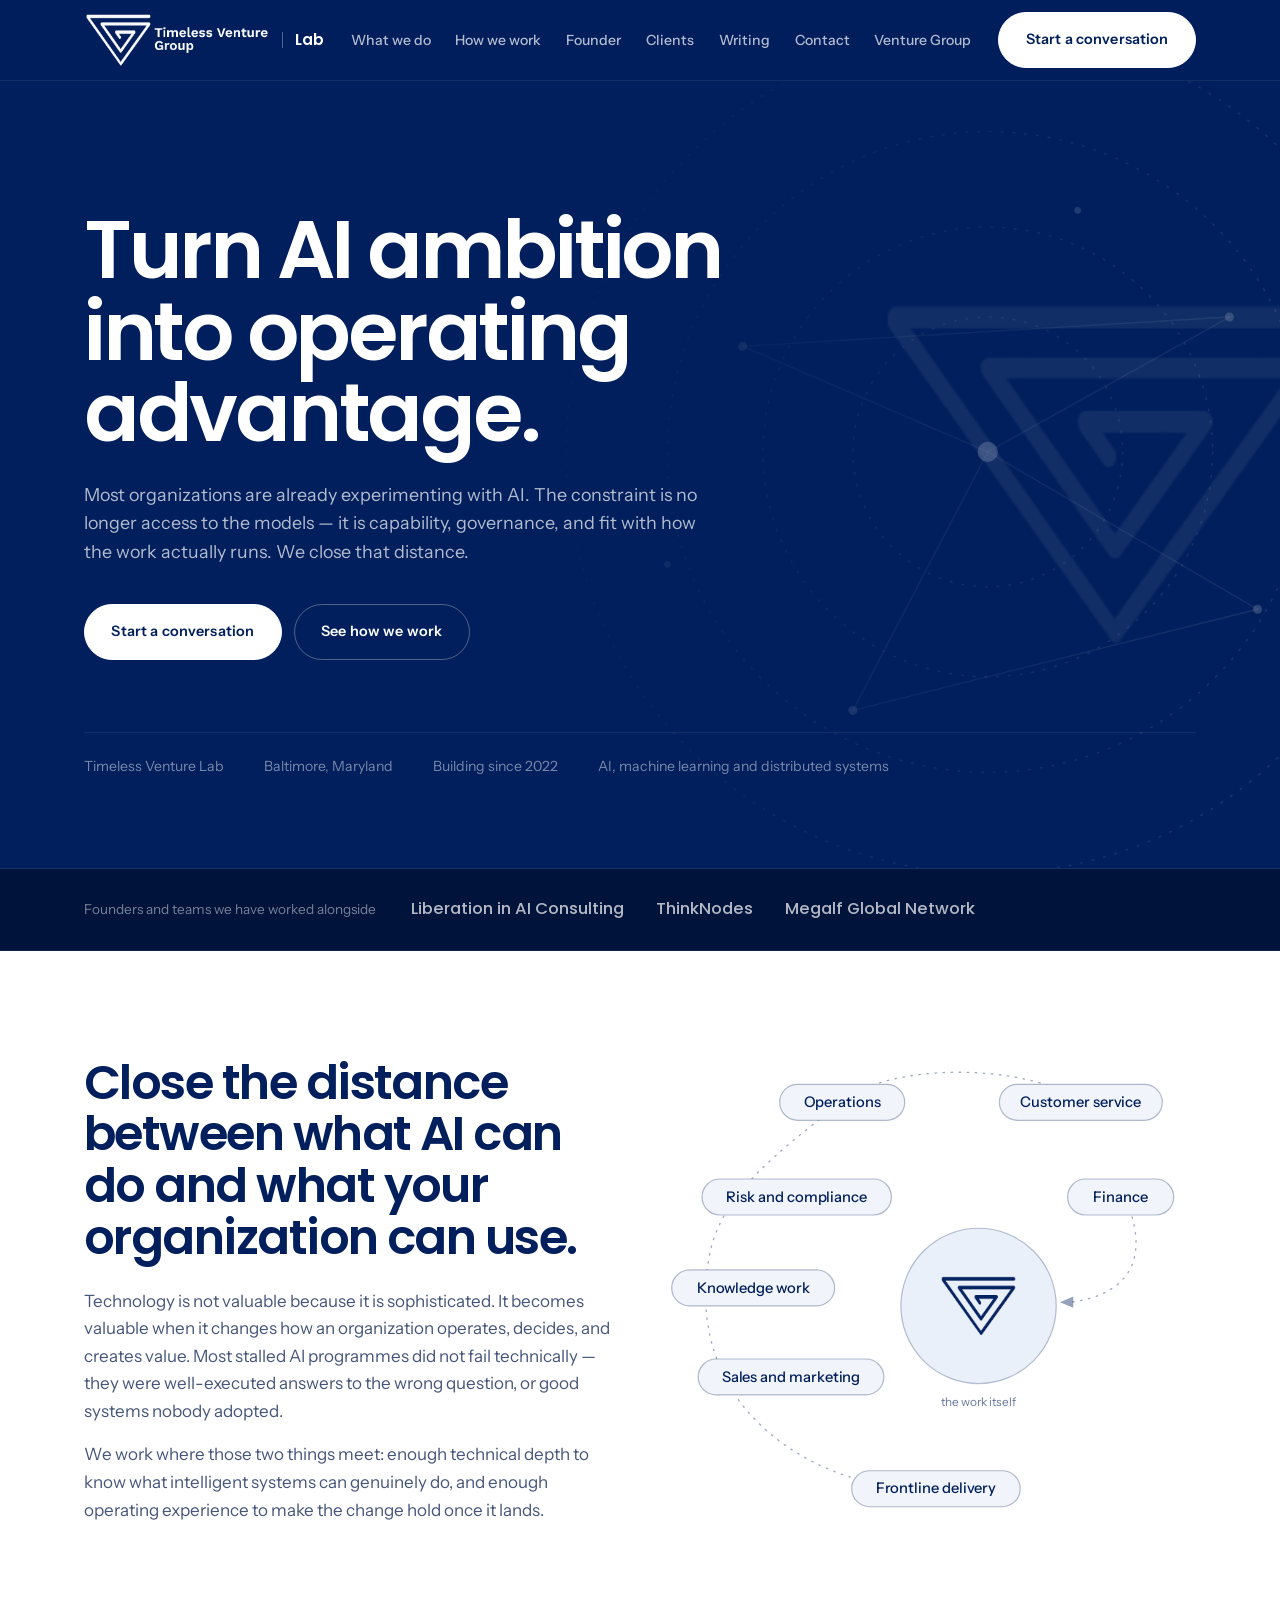
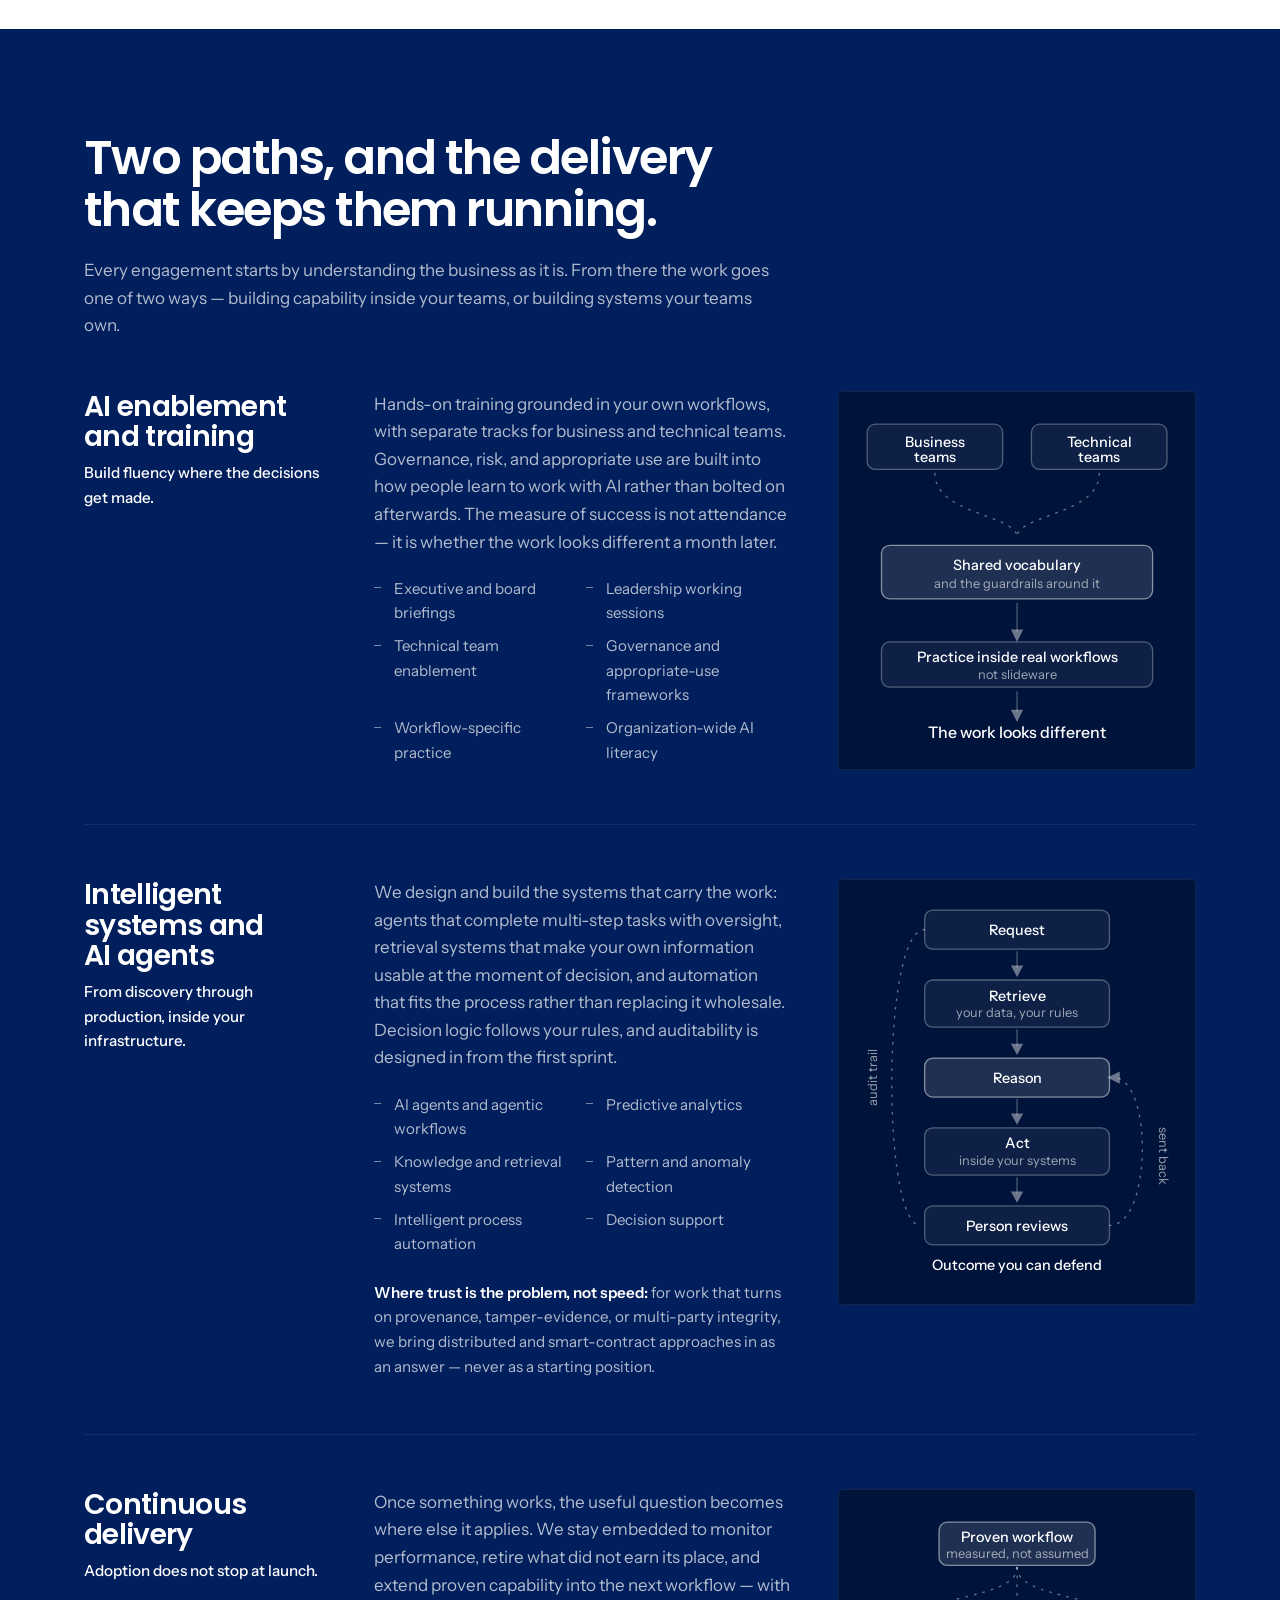
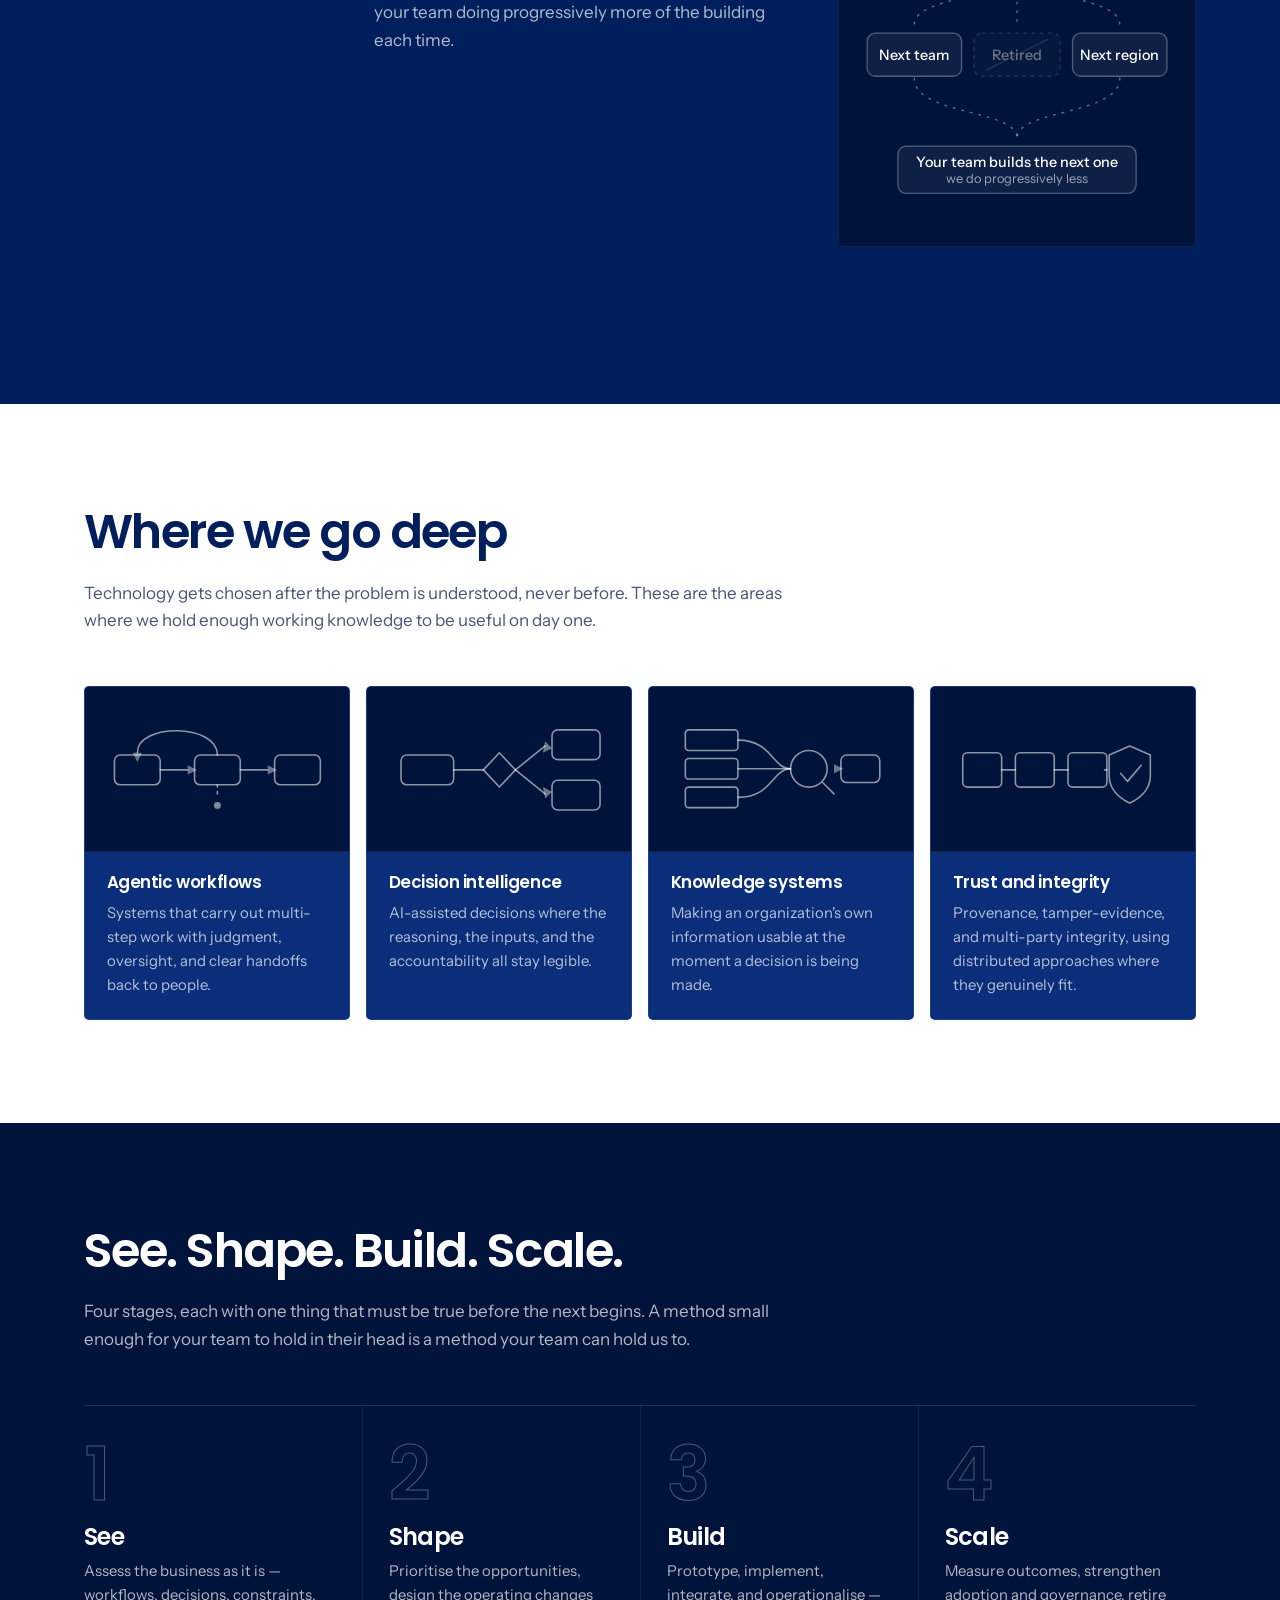
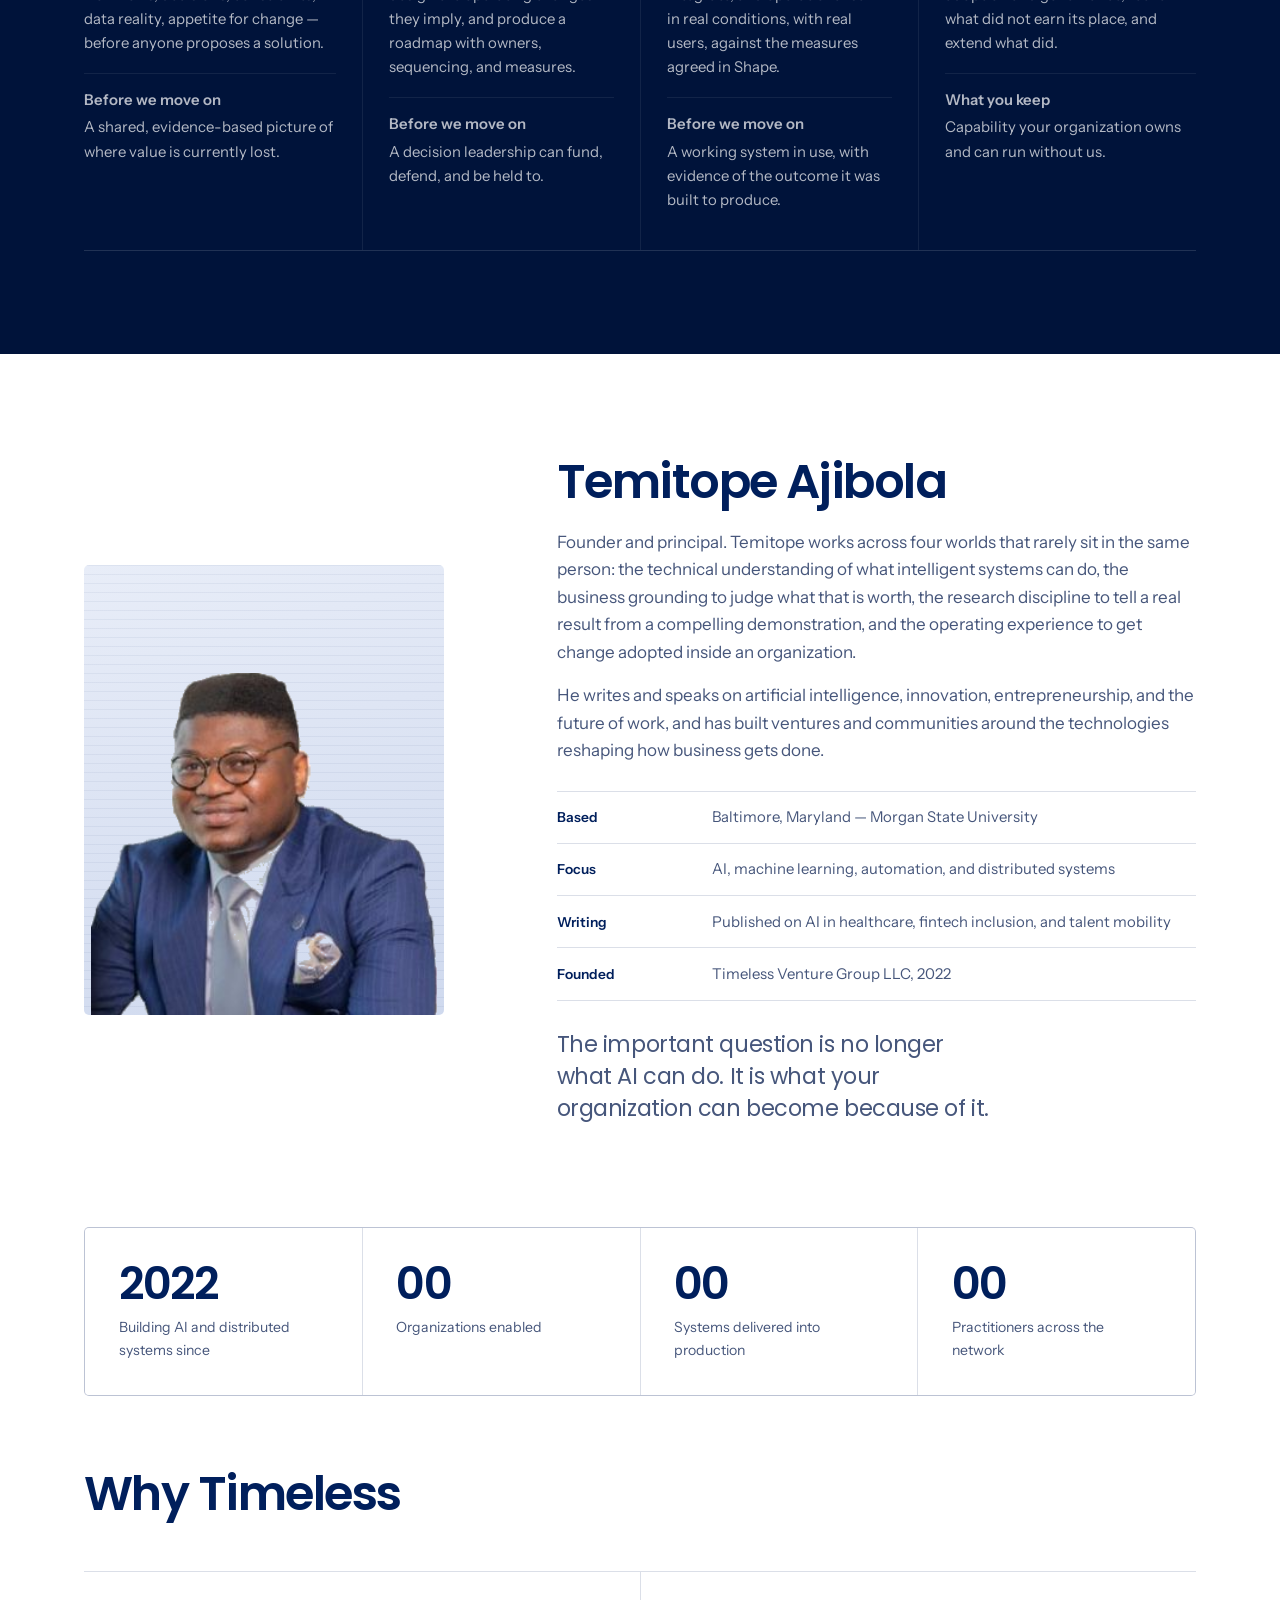
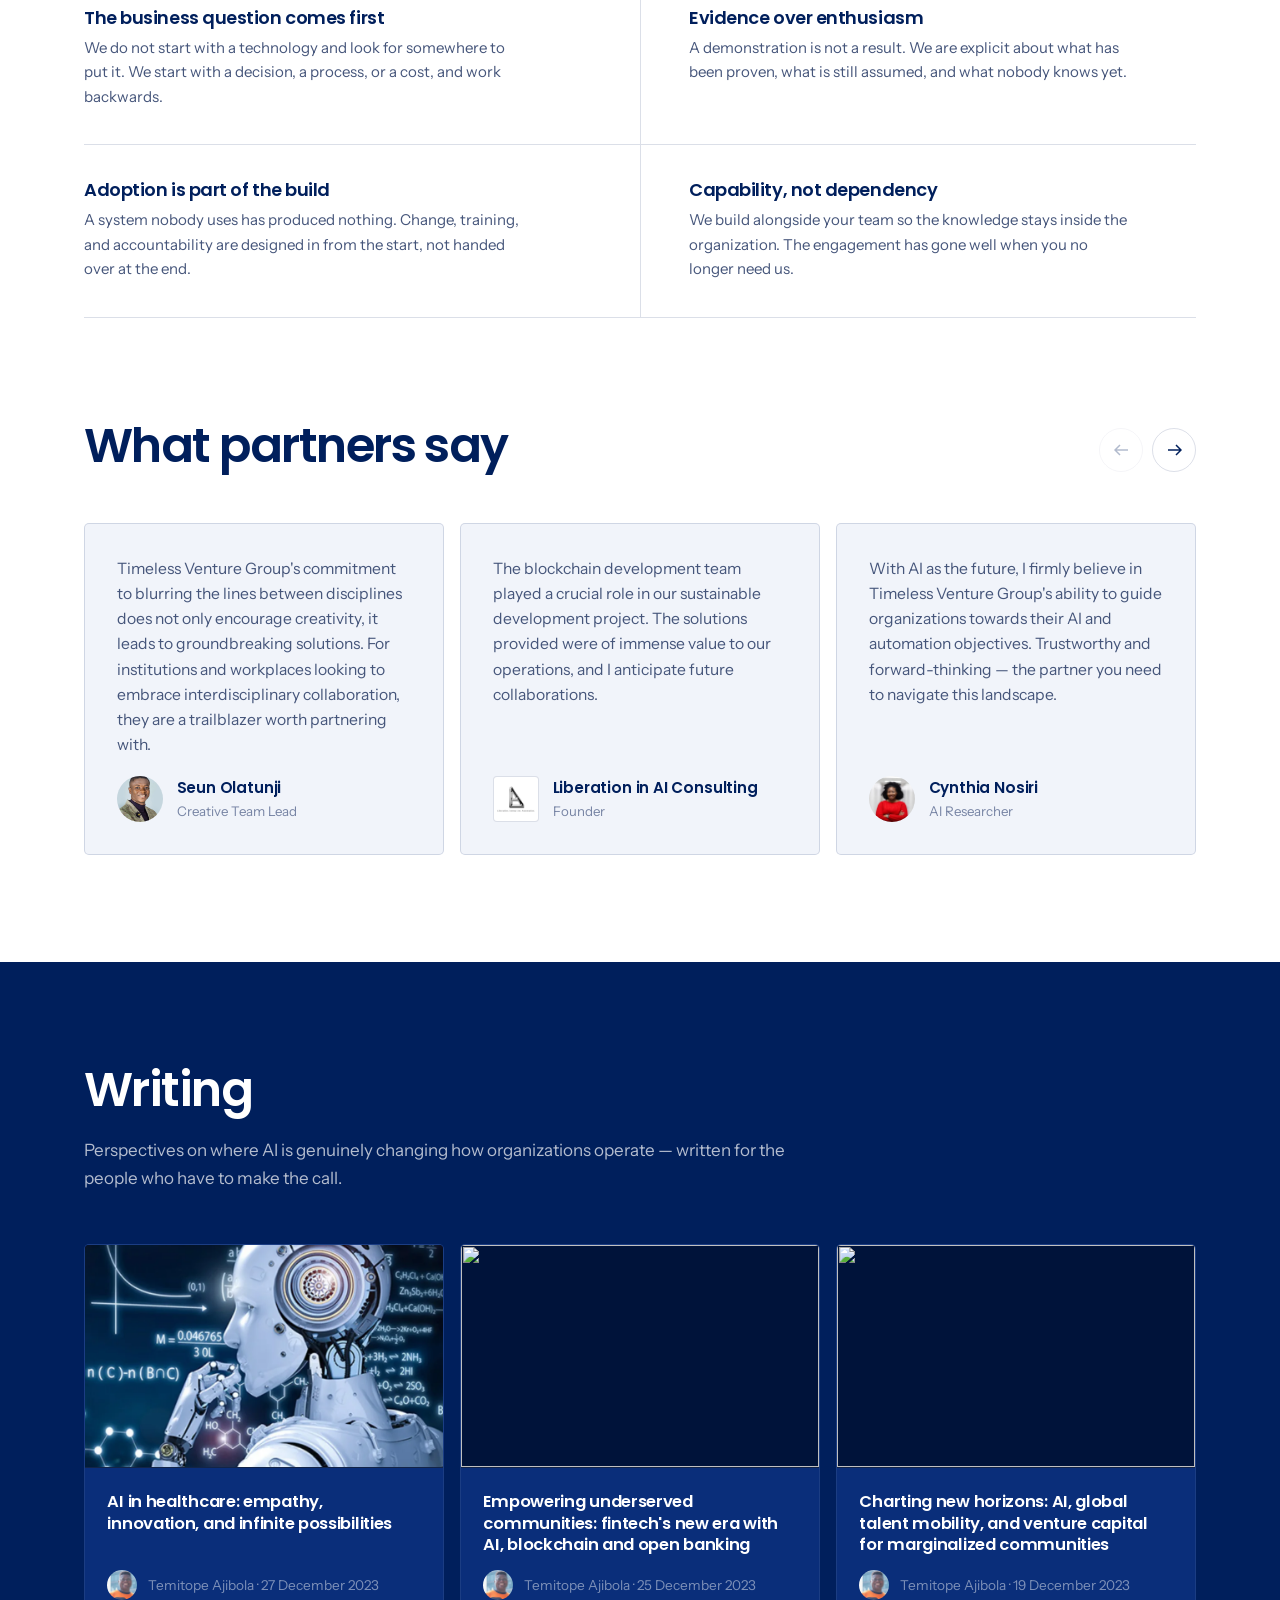
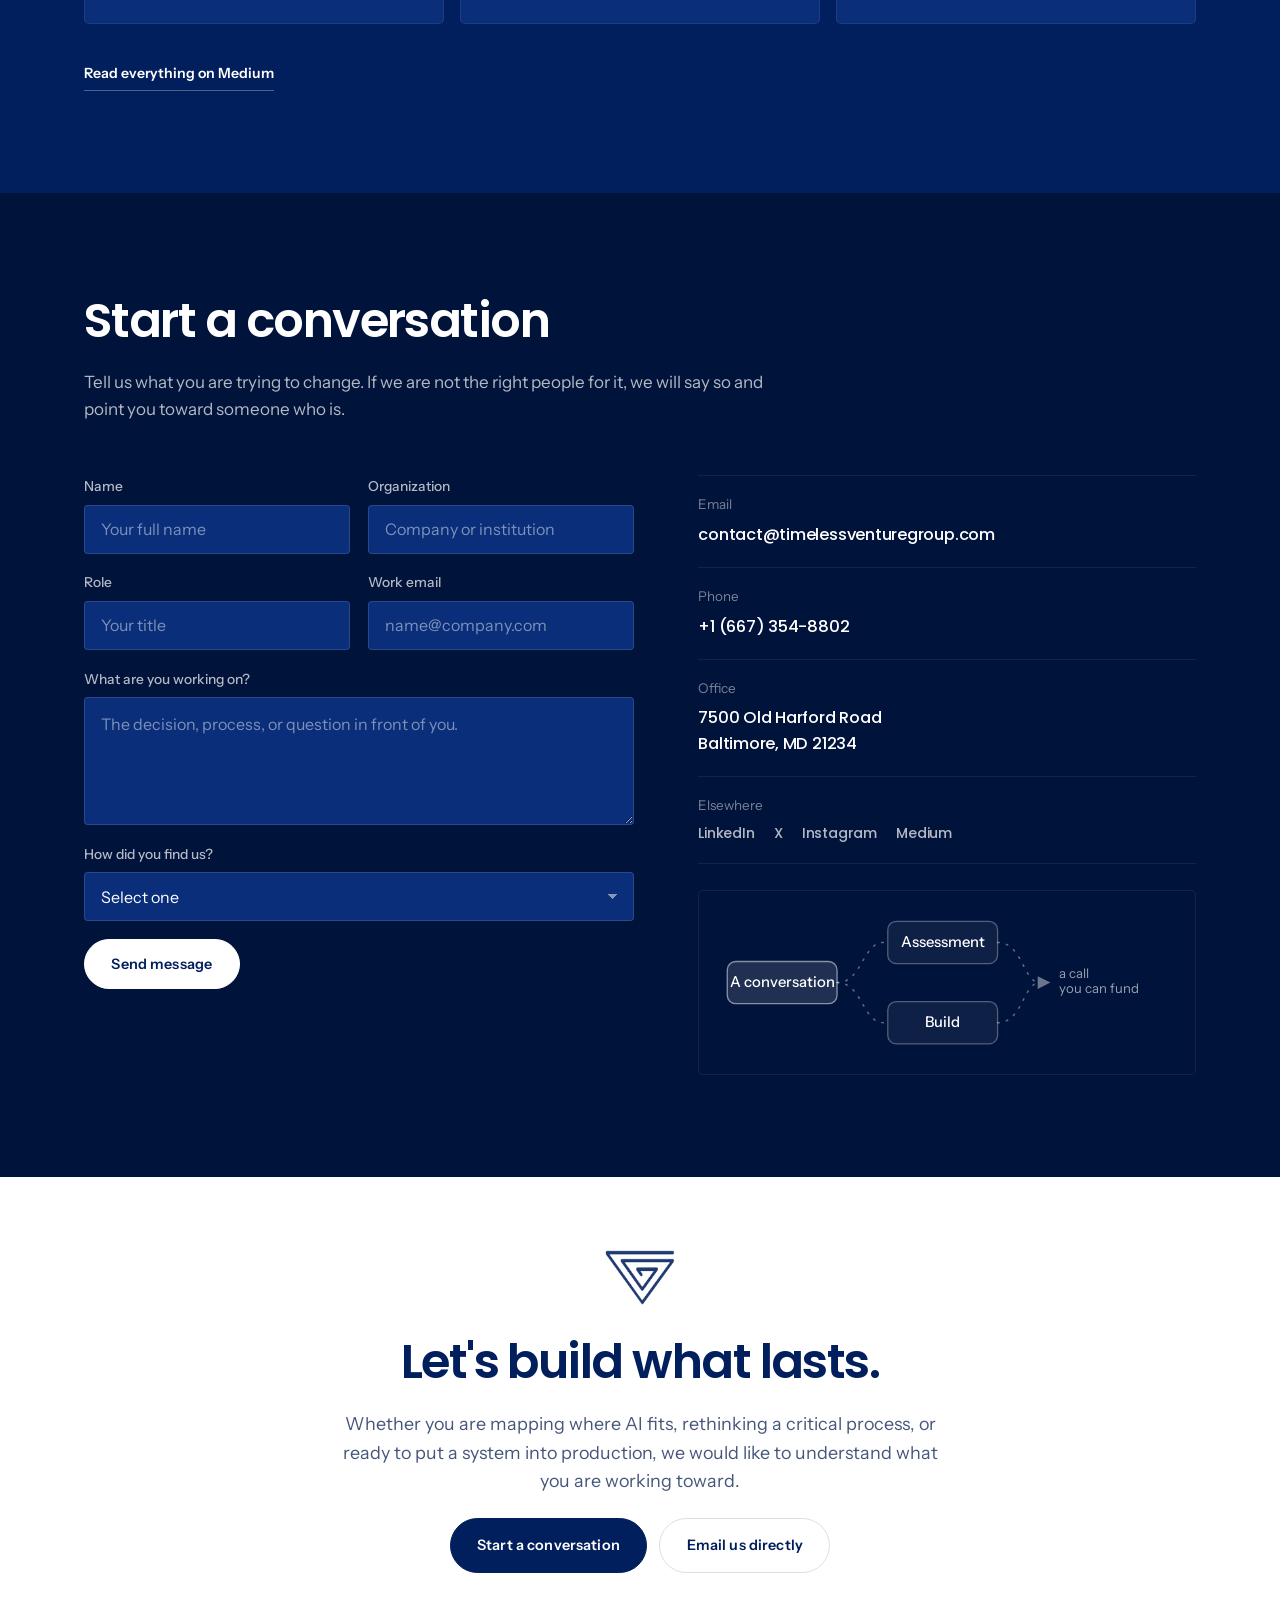
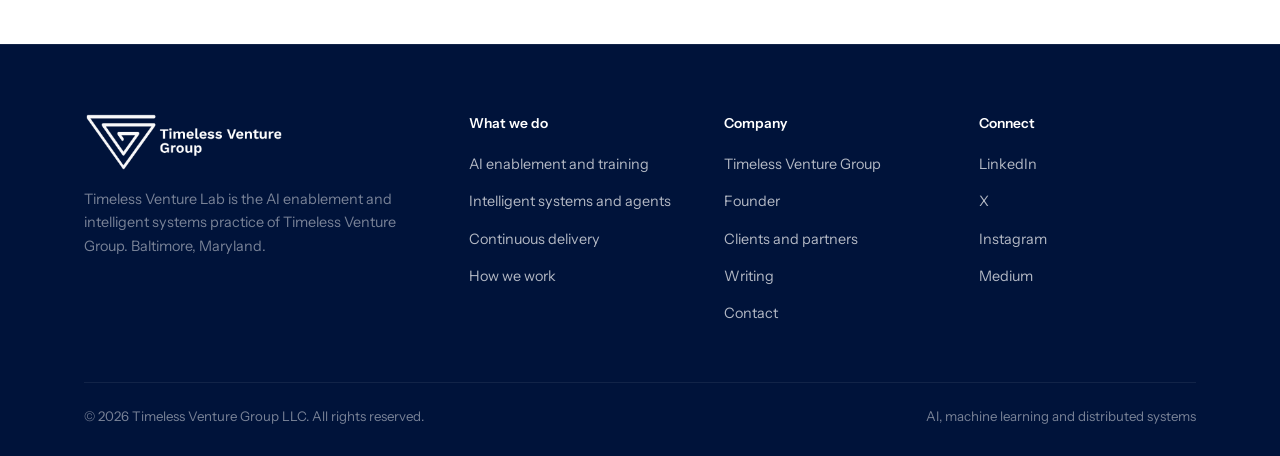
==== lab.html @ 8d6e350e "update" ====
<!doctype html>
<html lang="en">
<head>
<meta charset="utf-8">
<meta name="viewport" content="width=device-width, initial-scale=1">
<title>Timeless Venture Lab — AI enablement and intelligent systems</title>
<meta name="description" content="Timeless Venture Group helps organizations move from AI curiosity to AI capability — building team fluency and deploying intelligent systems that run in production, not in a pilot.">

<link rel="icon" href="assets/img/TGV 1.png">
<link rel="apple-touch-icon" href="assets/img/TGV 1.png">

<meta property="og:title" content="Timeless Venture Lab">
<meta property="og:description" content="AI enablement and intelligent systems for organizations that need them to work in production.">
<meta property="og:image" content="assets/img/logo-lockup-navy.png">
<meta property="og:type" content="website">
<meta property="og:url" content="https://timelessventuregroup.com/lab.html">

<link rel="preconnect" href="https://fonts.googleapis.com">
<link rel="preconnect" href="https://fonts.gstatic.com" crossorigin>
<link rel="stylesheet" href="https://fonts.googleapis.com/css2?family=Poppins:wght@400;500;600&family=Instrument+Sans:wght@400;500;600&display=swap">

<style>
/* ==========================================================================
   TIMELESS VENTURE GROUP
   Two-tone identity built from the logo artwork (#001F5C).
   Stock illustration is duotoned to the brand navy so mixed source imagery
   reads as one palette; photographs of people stay in full colour.
   Self-contained — no Bootstrap, AOS, Swiper, Boxicons or jQuery.
   ========================================================================== */
:root{
  --ink:        #001F5C;
  --ink-deep:   #00133A;
  --ink-raised: #0A2E7A;
  --ink-hover:  #103A93;

  --rule:       rgba(255,255,255,.13);
  --rule-soft:  rgba(255,255,255,.07);
  --rule-firm:  rgba(255,255,255,.30);

  --w:      #FFFFFF;
  --w-mid:  rgba(255,255,255,.70);
  --w-low:  rgba(255,255,255,.47);

  --paper:      #FFFFFF;
  --paper-alt:  #F1F4FA;
  --paper-ink:  #001F5C;
  --paper-mid:  #46567B;
  --paper-low:  #7784A4;
  --paper-rule: rgba(0,31,92,.14);

  --display: "Poppins", "Helvetica Neue", Arial, sans-serif;
  --body:    "Instrument Sans", "Helvetica Neue", Arial, sans-serif;

  --wrap: 1240px;
  --pad:  clamp(1.25rem, 5vw, 4rem);
  --gap:  clamp(4rem, 8vw, 7.5rem);
}

*,*::before,*::after{box-sizing:border-box}
html{-webkit-text-size-adjust:100%; scroll-behavior:smooth}
@media (prefers-reduced-motion: reduce){html{scroll-behavior:auto}}

body{
  margin:0; background:var(--ink); color:var(--w);
  font-family:var(--body); font-size:1.0625rem; line-height:1.62; font-weight:400;
  -webkit-font-smoothing:antialiased; overflow-x:hidden;
}
img{max-width:100%; display:block}
a{color:inherit}
:focus-visible{outline:2px solid var(--w); outline-offset:3px; border-radius:2px}
.paper :focus-visible{outline-color:var(--paper-ink)}

h1,h2,h3,h4{font-family:var(--display); font-weight:600; line-height:1.08; letter-spacing:-.025em; margin:0; text-wrap:balance}
p{margin:0}
.skip{position:absolute; left:-9999px}
.skip:focus{left:var(--pad); top:.6rem; z-index:200; background:var(--w); color:var(--ink); padding:.6rem 1rem; border-radius:3px}

/* ---------- primitives ---------- */
.wrap{max-width:var(--wrap); margin-inline:auto; padding-inline:var(--pad)}
.band{padding-block:var(--gap); position:relative}
.band--short{padding-block:clamp(2.75rem,5.5vw,4.5rem)}

.t-hero{font-size:clamp(2.6rem, 6.4vw, 5.1rem); letter-spacing:-.04em; line-height:1}
.t-1{font-size:clamp(1.9rem, 4vw, 3rem); letter-spacing:-.032em}
.t-2{font-size:clamp(1.3rem, 2.2vw, 1.8rem); letter-spacing:-.024em}

.lede{font-size:clamp(1.05rem,1.4vw,1.22rem); line-height:1.58; color:var(--w-mid); max-width:56ch}
.copy{color:var(--w-mid); max-width:64ch}
.copy + .copy{margin-top:1rem}
.paper .lede,.paper .copy,.paper p{color:var(--paper-mid)}
.head-copy{margin-top:1.35rem}

/* ---------- imagery treatments ---------- */
/* duotone: illustration sourced from mixed palettes is flattened onto navy */
.duo{background:var(--ink-deep); overflow:hidden; border-radius:5px; border:1px solid var(--rule-soft)}
.duo img{width:100%; height:100%; object-fit:cover; mix-blend-mode:luminosity; filter:contrast(1.05); opacity:.94}
.paper .duo{background:var(--ink); border-color:var(--paper-rule)}
/* photographs of people keep their own colour */
.photo{overflow:hidden; border-radius:5px; border:1px solid var(--rule-soft); background:var(--ink-deep)}
.paper .photo{border-color:var(--paper-rule); background:var(--paper-alt)}
.photo img{width:100%; height:100%; object-fit:cover}


/* ---------- diagrams -----------------------------------------------------
   One stroke system, themed by the ground it sits on. Everything is drawn
   with currentColor so a diagram works on navy and on paper unchanged. */
.dgwrap{color:var(--w); width:100%; display:flex; align-items:center; justify-content:center}
.paper .dgwrap{color:var(--paper-ink)}
.dg{width:100%; height:auto; display:block; font-family:var(--body)}
.dg .arc{fill:none; stroke:currentColor; stroke-opacity:.38; stroke-width:1.4;
         stroke-dasharray:1.5 7; stroke-linecap:round}
.dg .ln{fill:none; stroke:currentColor; stroke-opacity:.3; stroke-width:1.25}
.dg .box{fill:rgba(255,255,255,.055); stroke:currentColor; stroke-opacity:.3; stroke-width:1.25}
.paper .dg .box{fill:#F1F4FA; stroke-opacity:.3}
.dg .hub{fill:rgba(255,255,255,.05); stroke:currentColor; stroke-opacity:.26; stroke-width:1.25}
.paper .dg .hub{fill:#EAF0FA; stroke-opacity:.28}
.dg .key{fill:rgba(255,255,255,.12); stroke:currentColor; stroke-opacity:.5; stroke-width:1.25}
.paper .dg .key{fill:#E2E9F7; stroke-opacity:.4}
.dg .lbl{fill:currentColor; font-size:15.5px; font-weight:500; letter-spacing:-.005em}
.dg .lbl-s{fill:currentColor; font-size:14px; font-weight:500}
.dg .sub{fill:currentColor; fill-opacity:.6; font-size:12.5px; font-weight:400}
.dg .glyph{fill:none; stroke:currentColor; stroke-opacity:.55; stroke-width:1.4;
           stroke-linecap:round; stroke-linejoin:round}
.dg .glyph-fill{fill:currentColor; fill-opacity:.5; stroke:none}
.dg .head{fill:currentColor; fill-opacity:.42}

.orbit{max-width:640px; margin-inline:auto}
.path__dg{padding:clamp(1rem,2vw,1.5rem); border:1px solid var(--rule-soft);
          border-radius:5px; background:var(--ink-deep)}
.tile__dg{aspect-ratio:16/10; background:var(--ink-deep); border-bottom:1px solid var(--rule-soft);
          display:flex; align-items:center; justify-content:center; padding:1.1rem; color:var(--w)}
.paper .tile__dg{color:var(--w)}

/* ---------- buttons & links ---------- */
.btn{
  display:inline-flex; align-items:center; gap:.6rem; text-decoration:none; cursor:pointer;
  font-family:var(--body); font-size:.9rem; font-weight:600; letter-spacing:.01em;
  padding:.95rem 1.65rem; border-radius:100px; border:1px solid transparent;
  transition:background-color .25s, border-color .25s, color .25s;
}
.btn--solid{background:var(--w); color:var(--ink); border-color:var(--w)}
.btn--solid:hover{background:#D9E2F5; border-color:#D9E2F5}
.btn--ghost{background:transparent; color:var(--w); border-color:var(--rule-firm)}
.btn--ghost:hover{border-color:var(--w); background:rgba(255,255,255,.07)}
.btn--ink{background:var(--ink); color:var(--w); border-color:var(--ink)}
.btn--ink:hover{background:var(--ink-hover); border-color:var(--ink-hover)}
.btn--ink-ghost{background:transparent; color:var(--paper-ink); border-color:var(--paper-rule)}
.btn--ink-ghost:hover{border-color:var(--paper-ink)}
.btns{display:flex; flex-wrap:wrap; gap:.75rem}

.tlink{
  display:inline-block; text-decoration:none; font-size:.88rem; font-weight:600; color:var(--w);
  padding-bottom:.3rem; border-bottom:1px solid var(--rule-firm); transition:border-color .2s;
}
.tlink:hover{border-color:var(--w)}
.paper .tlink{color:var(--paper-ink); border-bottom-color:var(--paper-rule)}
.paper .tlink:hover{border-color:var(--paper-ink)}

/* ---------- header ---------- */
.hdr{
  position:sticky; top:0; z-index:90; background:rgba(0,31,92,.93);
  backdrop-filter:blur(14px); -webkit-backdrop-filter:blur(14px);
  border-bottom:1px solid var(--rule-soft);
}
.hdr__in{display:flex; align-items:center; justify-content:space-between; gap:1.5rem; height:80px}
.hdr__logo{display:flex; align-items:center; gap:.75rem; flex:none; text-decoration:none}
.hdr__unit{font-family:var(--display); font-size:.95rem; font-weight:600; letter-spacing:-.01em;
           color:var(--w); padding-left:.75rem; border-left:1px solid var(--rule-firm); line-height:1}
@media (max-width:560px){.hdr__unit{font-size:.85rem; padding-left:.6rem}}
.hdr__logo img{width:186px; height:auto}
@media (max-width:560px){.hdr__in{height:66px} .hdr__logo img{width:146px}}

.hdr__nav{display:none; align-items:center; gap:1.55rem}
@media (min-width:1180px){.hdr__nav{display:flex}}
.hdr__nav a{font-size:.88rem; white-space:nowrap; font-weight:500; color:var(--w-mid); text-decoration:none; transition:color .2s}
.hdr__nav a:hover{color:var(--w)}
.hdr__cta{display:none; white-space:nowrap}
@media (min-width:1180px){.hdr__cta{display:inline-flex}}

.burger{
  display:inline-flex; align-items:center; gap:.55rem; background:none; cursor:pointer;
  border:1px solid var(--rule-firm); border-radius:100px; color:var(--w);
  font-family:var(--body); font-size:.8rem; font-weight:600; padding:.6rem 1rem; flex:none;
}
@media (min-width:1180px){.burger{display:none}}
.burger i{display:block; width:15px; height:1px; background:currentColor; position:relative}
.burger i::before,.burger i::after{content:""; position:absolute; left:0; width:15px; height:1px; background:currentColor}
.burger i::before{top:-5px}.burger i::after{top:5px}

.drawer{display:none; background:var(--ink-deep); border-bottom:1px solid var(--rule-soft)}
.drawer[data-open="true"]{display:block}
@media (min-width:1180px){.drawer{display:none !important}}
.drawer__nav{display:flex; flex-direction:column; padding-block:.75rem 2rem}
.drawer__nav a{
  text-decoration:none; color:var(--w); font-family:var(--display); font-size:1.25rem;
  font-weight:500; letter-spacing:-.02em; padding-block:.8rem; border-bottom:1px solid var(--rule-soft);
}
.drawer__nav .btn{margin-top:1.5rem; justify-content:center; border-bottom:0}

/* ---------- hero ---------- */
.hero{position:relative; overflow:hidden; border-bottom:1px solid var(--rule-soft)}
.hero__bg{position:absolute; inset:0; pointer-events:none}
.hero__bg svg{width:100%; height:100%; opacity:.85}
.hero__bg::after{
  content:""; position:absolute; inset:0;
  background:linear-gradient(100deg, var(--ink) 32%, rgba(0,31,92,.72) 62%, rgba(0,31,92,.35) 100%);
}
.hero__mark{
  position:absolute; right:-4%; top:50%; transform:translateY(-50%);
  width:min(40vw, 460px); opacity:.07; pointer-events:none;
}
@media (max-width:900px){.hero__mark{display:none}}
.hero__in{position:relative; padding-block:clamp(4rem,10vw,8rem) clamp(3.5rem,7vw,6rem)}
.hero__title{max-width:15ch}
.hero__lede{margin-top:1.7rem; max-width:52ch}
.hero__btns{margin-top:2.4rem}
.hero__meta{
  margin-top:clamp(3rem,6vw,4.5rem); padding-top:1.4rem; border-top:1px solid var(--rule-soft);
  display:flex; flex-wrap:wrap; gap:.6rem 2.5rem; font-size:.88rem; color:var(--w-low);
}

.lift{opacity:0; transform:translateY(14px)}
.loaded .lift{opacity:1; transform:none; transition:opacity .7s cubic-bezier(.22,.61,.36,1), transform .7s cubic-bezier(.22,.61,.36,1)}
.loaded .lift:nth-child(2){transition-delay:.08s}
.loaded .lift:nth-child(3){transition-delay:.16s}
.loaded .lift:nth-child(4){transition-delay:.24s}
.loaded .lift:nth-child(5){transition-delay:.32s}
@media (prefers-reduced-motion: reduce){
  .lift{opacity:1; transform:none}
  .loaded .lift{transition:none}
}

/* ---------- client strip ---------- */
.strip{background:var(--ink-deep); border-bottom:1px solid var(--rule-soft); padding-block:1.7rem}
.strip__in{display:flex; flex-wrap:wrap; align-items:center; gap:1rem 2.2rem}
.strip__lab{font-size:.85rem; color:var(--w-low); flex:none}
.strip__names{display:flex; flex-wrap:wrap; align-items:center; gap:.8rem 2rem; list-style:none; margin:0; padding:0}
.strip__names li{font-family:var(--display); font-weight:500; font-size:clamp(.95rem,1.3vw,1.08rem); color:var(--w-mid)}

/* ---------- grids ---------- */
.grid{display:grid; grid-template-columns:1fr; gap:1rem}
@media (min-width:720px){.grid--2{grid-template-columns:repeat(2,1fr)}}
@media (min-width:980px){.grid--3{grid-template-columns:repeat(3,1fr)}}
@media (min-width:720px){.grid--4{grid-template-columns:repeat(2,1fr)}}
@media (min-width:1080px){.grid--4{grid-template-columns:repeat(4,1fr)}}

/* ---------- section heading ---------- */
.shead{max-width:52rem; margin-bottom:clamp(2.2rem,4vw,3.2rem)}
.shead--split{display:flex; align-items:flex-end; justify-content:space-between; gap:2rem; flex-wrap:wrap; max-width:none}
.shead--split > div:first-child{flex:1 1 30rem; max-width:46rem}

/* ---------- gap section ---------- */
.gap-grid{display:grid; grid-template-columns:1fr; gap:clamp(1.6rem,4vw,3.5rem); align-items:center}
@media (min-width:920px){.gap-grid{grid-template-columns:minmax(0,1fr) minmax(0,1fr)}}
.gap-grid .copy{max-width:54ch}


/* ---------- capability tiles ---------- */
.tile{
  border:1px solid var(--rule-soft); border-radius:5px; overflow:hidden; background:var(--ink-raised);
  display:flex; flex-direction:column; height:100%;
}
.tile__img{aspect-ratio:16/10; background:var(--ink-deep); overflow:hidden; border-bottom:1px solid var(--rule-soft)}
.tile__img img{width:100%; height:100%; object-fit:cover; mix-blend-mode:luminosity; filter:contrast(1.05) brightness(.88); opacity:.94}
.tile__body{padding:1.35rem; display:flex; flex-direction:column; gap:.6rem}
.tile h3{font-size:1.05rem; color:var(--w)}
.tile p{font-size:.93rem; color:var(--w-mid)}

/* ---------- two paths ---------- */
.path{
  display:grid; grid-template-columns:1fr; gap:1.6rem;
  padding-block:clamp(2.4rem,4.5vw,3.4rem); border-top:1px solid var(--rule-soft);
}
@media (min-width:940px){
  .path{grid-template-columns:minmax(0,.58fr) minmax(0,1fr) minmax(0,.86fr); gap:clamp(1.6rem,4vw,3rem); align-items:start}
  .path__art{order:3}
}
.path--first{border-top:0; padding-top:0}
.path__art{aspect-ratio:4/3}
.path__kicker{font-size:.95rem; color:var(--w); margin-top:.6rem; font-weight:500}
.path__note{margin-top:1.5rem; font-size:.95rem; color:var(--w-mid); max-width:64ch}
.path__note strong{color:var(--w); font-weight:600}
.bullets{list-style:none; margin:1.3rem 0 0; padding:0; display:grid; gap:.55rem; grid-template-columns:1fr}
@media (min-width:560px){.bullets--2{grid-template-columns:repeat(2,1fr)}}
.bullets li{position:relative; padding-left:1.25rem; font-size:.94rem; color:var(--w-mid)}
.bullets li::before{content:""; position:absolute; left:0; top:.68em; width:7px; height:1px; background:var(--w-low)}

/* ---------- four stages ---------- */
.stages{display:grid; grid-template-columns:1fr; gap:0; border-top:1px solid var(--rule); border-bottom:1px solid var(--rule)}
@media (min-width:900px){.stages{grid-template-columns:repeat(4,1fr)}}
.stage{padding:clamp(1.7rem,3vw,2.4rem) clamp(1.2rem,2vw,1.8rem); border-bottom:1px solid var(--rule-soft)}
.stage:last-child{border-bottom:0}
@media (min-width:900px){
  .stage{border-bottom:0; border-left:1px solid var(--rule-soft)}
  .stage:first-child{border-left:0; padding-left:0}
  .stage:last-child{padding-right:0}
}
.stage__n{
  font-family:var(--display); font-size:clamp(3.2rem,6vw,4.6rem); font-weight:600; line-height:.85;
  letter-spacing:-.05em; color:transparent; -webkit-text-stroke:1px var(--rule-firm);
  display:block; margin-bottom:1.1rem;
}
.stage__name{font-family:var(--display); font-size:1.5rem; font-weight:600; letter-spacing:-.028em; margin-bottom:.55rem}
.stage p{font-size:.93rem; color:var(--w-mid)}
.stage__exit{margin-top:1.1rem; padding-top:.9rem; border-top:1px solid var(--rule-soft); font-size:.86rem; color:var(--w-low)}
.stage__exit b{display:block; color:var(--w-mid); font-weight:600; margin-bottom:.2rem}

/* ---------- numbers ---------- */
.nums{display:grid; grid-template-columns:repeat(2,1fr); gap:1px; background:var(--paper-rule); border:1px solid var(--paper-rule); border-radius:5px; overflow:hidden}
@media (min-width:780px){.nums{grid-template-columns:repeat(4,1fr)}}
.num{background:var(--paper); padding:clamp(1.5rem,3vw,2.1rem)}
.num__v{font-family:var(--display); font-size:clamp(2rem,3.6vw,2.8rem); font-weight:600; letter-spacing:-.04em; line-height:1; color:var(--paper-ink)}
.num__l{margin-top:.6rem; font-size:.88rem; color:var(--paper-mid); max-width:22ch}

/* ---------- founder ---------- */
.founder{display:grid; grid-template-columns:1fr; gap:clamp(2rem,5vw,4rem); align-items:center}
@media (min-width:940px){.founder{grid-template-columns:minmax(0,.78fr) minmax(0,1.22fr)}}
.founder__portrait{
  position:relative; border-radius:5px; overflow:hidden; max-width:360px;
  background:linear-gradient(165deg,#E8EDF8 0%, #CFD9EE 100%);
  aspect-ratio:4/5; display:flex; align-items:flex-end; justify-content:center;
}
.founder__portrait::before{
  content:""; position:absolute; inset:0;
  background:repeating-linear-gradient(to bottom, rgba(0,31,92,.05) 0 1px, transparent 1px 9px);
}
.founder__portrait img{position:relative; width:96%; height:auto; object-fit:contain}
.creds{list-style:none; margin:1.6rem 0 0; padding:0}
.creds li{padding-block:.85rem; border-top:1px solid var(--paper-rule); font-size:.93rem; color:var(--paper-mid); display:flex; gap:1.2rem; align-items:baseline}
.creds li:last-child{border-bottom:1px solid var(--paper-rule)}
.creds b{font-family:var(--body); font-weight:600; color:var(--paper-ink); font-size:.86rem; flex:none; width:8.5rem}
@media (max-width:560px){.creds li{flex-direction:column; gap:.2rem} .creds b{width:auto}}
.pullquote{
  font-family:var(--display); font-weight:400; font-size:clamp(1.1rem,1.8vw,1.4rem);
  line-height:1.42; letter-spacing:-.02em; color:var(--paper-ink); margin-top:1.8rem; max-width:34ch;
}

/* ---------- why ---------- */
.why{display:grid; grid-template-columns:1fr; gap:0; border-top:1px solid var(--paper-rule)}
@media (min-width:820px){.why{grid-template-columns:repeat(2,1fr)}}
.why__item{padding-block:clamp(1.5rem,3vw,2.2rem); border-bottom:1px solid var(--paper-rule)}
@media (min-width:820px){
  .why__item{padding-right:clamp(1.5rem,4vw,3rem)}
  .why__item:nth-child(even){padding-right:0; padding-left:clamp(1.5rem,4vw,3rem); border-left:1px solid var(--paper-rule)}
}
.why__item h3{font-size:1.12rem; margin-bottom:.55rem; color:var(--paper-ink)}
.why__item p{font-size:.94rem; max-width:44ch}

/* ---------- carousel ---------- */
.rail{position:relative}
.rail__track{display:flex; gap:1rem; overflow-x:auto; scroll-snap-type:x mandatory; scrollbar-width:none; -ms-overflow-style:none; padding-bottom:.25rem}
.rail__track::-webkit-scrollbar{display:none}
.rail__item{scroll-snap-align:start; flex:0 0 min(86vw, 25rem)}
@media (min-width:820px){.rail__item{flex-basis:calc((100% - 1rem)/2)}}
@media (min-width:1140px){.rail__item{flex-basis:calc((100% - 2rem)/3)}}
.rail__nav{display:flex; gap:.55rem; flex:none}
.rail__btn{
  width:44px; height:44px; border-radius:50%; border:1px solid var(--paper-rule);
  background:transparent; color:var(--paper-ink); display:grid; place-items:center; cursor:pointer;
  transition:background-color .2s, border-color .2s, opacity .2s;
}
.rail__btn:hover:not(:disabled){background:rgba(0,31,92,.06); border-color:var(--paper-ink)}
.rail__btn:disabled{opacity:.3; cursor:default}

.quote{
  background:var(--paper-alt); border:1px solid var(--paper-rule); border-radius:5px;
  padding:clamp(1.6rem,2.6vw,2rem); height:100%; display:flex; flex-direction:column; gap:1.2rem; margin:0;
}
.quote blockquote{margin:0; font-size:.98rem; line-height:1.6; color:var(--paper-mid)}
.quote__who{display:flex; align-items:center; gap:.85rem; margin-top:auto}
.quote__who img{width:46px; height:46px; border-radius:50%; object-fit:cover; flex:none; background:var(--paper)}
.quote__who img.is-logo{border-radius:4px; object-fit:contain; padding:3px; border:1px solid var(--paper-rule)}
.quote__name{display:block; font-family:var(--display); font-weight:600; font-size:.95rem; color:var(--paper-ink); letter-spacing:-.012em}
.quote__role{display:block; font-size:.83rem; color:var(--paper-low)}

/* ---------- writing ---------- */
.post{
  border:1px solid var(--rule-soft); border-radius:5px; overflow:hidden; height:100%;
  display:flex; flex-direction:column; background:var(--ink-raised); text-decoration:none; transition:border-color .25s;
}
.post:hover{border-color:var(--rule-firm)}
.post__img{aspect-ratio:16/10; overflow:hidden; background:var(--ink-deep); border-bottom:1px solid var(--rule-soft)}
.post__img img{width:100%; height:100%; object-fit:cover}
.post__body{padding:1.4rem; display:flex; flex-direction:column; gap:.9rem; flex:1}
.post__title{font-family:var(--display); font-size:1.03rem; font-weight:600; line-height:1.32; letter-spacing:-.018em}
.post__meta{margin-top:auto; display:flex; align-items:center; gap:.65rem; font-size:.85rem; color:var(--w-low)}
.post__meta img{width:30px; height:30px; border-radius:50%; object-fit:cover; flex:none}

/* ---------- contact ---------- */
.contact-grid{display:grid; grid-template-columns:1fr; gap:clamp(2.2rem,5vw,4rem)}
@media (min-width:940px){.contact-grid{grid-template-columns:minmax(0,1.05fr) minmax(0,.95fr); align-items:start}}
.form{display:grid; gap:1.1rem}
@media (min-width:600px){.pair{display:grid; grid-template-columns:repeat(2,1fr); gap:1.1rem}}
.field{display:flex; flex-direction:column; gap:.45rem}
.field label{font-size:.86rem; font-weight:500; color:var(--w-mid)}
.field input,.field select,.field textarea{
  font-family:var(--body); font-size:1rem; color:var(--w); background:var(--ink-raised);
  border:1px solid var(--rule); border-radius:4px; padding:.85rem 1rem; width:100%;
  transition:border-color .2s, background-color .2s;
}
.field textarea{min-height:8rem; resize:vertical; line-height:1.55}
.field input:focus,.field select:focus,.field textarea:focus{border-color:var(--w); outline:none; background:var(--ink-hover)}
.field input::placeholder,.field textarea::placeholder{color:var(--w-low)}
.field select{
  appearance:none;
  background-image:linear-gradient(45deg,transparent 50%,rgba(255,255,255,.5) 50%),linear-gradient(135deg,rgba(255,255,255,.5) 50%,transparent 50%);
  background-position:calc(100% - 20px) 50%,calc(100% - 15px) 50%;
  background-size:5px 5px,5px 5px; background-repeat:no-repeat;
}
.field select option{background:var(--ink-raised); color:var(--w)}
.form__msg{display:none; border:1px solid var(--rule-firm); background:rgba(255,255,255,.07); padding:1rem 1.15rem; font-size:.93rem; border-radius:4px}
.form__msg[data-show="true"]{display:block}

.details{list-style:none; margin:0; padding:0}
.details li{padding-block:1.15rem; border-top:1px solid var(--rule-soft)}
.details li:last-child{border-bottom:1px solid var(--rule-soft)}
.details .lab{display:block; font-size:.84rem; color:var(--w-low); margin-bottom:.3rem}
.details a,.details p{font-family:var(--display); font-size:1.02rem; font-weight:500; color:var(--w); text-decoration:none; letter-spacing:-.014em}
.details a:hover{text-decoration:underline}
.contact-art{margin-top:1.6rem}

/* ---------- CTA ---------- */
.cta{text-align:center; display:flex; flex-direction:column; align-items:center; gap:1.4rem}
.cta h2{max-width:16ch}
.cta .lede{max-width:50ch}
.cta .btns{justify-content:center}
.cta__mark{width:74px; opacity:.9; margin-bottom:.4rem}

/* ---------- paper inversion ---------- */
.paper{background:var(--paper); color:var(--paper-ink)}
.paper h1,.paper h2,.paper h3,.paper h4{color:var(--paper-ink)}
.paper .tile h3{color:var(--w)}

/* ---------- footer ---------- */
.ftr{position:relative; background:var(--ink-deep); border-top:1px solid var(--rule-soft); padding-block:clamp(3rem,6vw,4.2rem) 1.8rem; overflow:hidden}
.ftr .wrap{position:relative}
.ftr__top{display:grid; grid-template-columns:1fr; gap:2.4rem}
@media (min-width:840px){.ftr__top{grid-template-columns:1.6fr 1fr 1fr 1fr}}
.ftr__logo{display:block}
.ftr__logo img{width:200px; height:auto; margin-bottom:1rem}
.ftr__blurb{font-size:.9rem; color:var(--w-low); max-width:32ch}
.ftr h5{font-family:var(--body); font-size:.86rem; font-weight:600; color:var(--w); margin:0 0 1rem}
.ftr__menu{list-style:none; margin:0; padding:0; display:grid; gap:.6rem}
.ftr__menu a{text-decoration:none; color:var(--w-mid); font-size:.9rem; transition:color .2s}
.ftr__menu a:hover{color:var(--w)}
.ftr__bottom{
  margin-top:clamp(2.4rem,5vw,3.5rem); padding-top:1.4rem; border-top:1px solid var(--rule-soft);
  display:flex; flex-wrap:wrap; gap:1rem 2rem; justify-content:space-between; align-items:center;
  font-size:.83rem; color:var(--w-low);
}
.social{display:flex; gap:1.2rem; flex-wrap:wrap}
.social a{color:var(--w-mid); text-decoration:none; font-size:.88rem; transition:color .2s}
.social a:hover{color:var(--w)}
</style>
</head>
<body>
<a class="skip" href="#main">Skip to content</a>

<header class="hdr">
  <div class="wrap hdr__in">
    <a class="hdr__logo" href="index.html" aria-label="Timeless Venture Lab — home">
      <img src="assets/img/logo-lockup-white.png" alt="Timeless Venture Group" width="586" height="176">
      <span class="hdr__unit">Lab</span>
    </a>
    <nav class="hdr__nav" aria-label="Main">
      <a href="#what">What we do</a>
      <a href="#how">How we work</a>
      <a href="#founder">Founder</a>
      <a href="#proof">Clients</a>
      <a href="#insights">Writing</a>
      <a href="#contact">Contact</a>
      <a href="index.html">Venture Group</a>
    </nav>
    <a class="btn btn--solid hdr__cta" href="#contact">Start a conversation</a>
    <button class="burger" type="button" data-burger aria-expanded="false" aria-controls="drawer">
      <span>Menu</span> <i aria-hidden="true"></i>
    </button>
  </div>
</header>

<div class="drawer" id="drawer" data-open="false">
  <nav class="wrap drawer__nav" aria-label="Main">
    <a href="#what">What we do</a>
    <a href="#how">How we work</a>
    <a href="#founder">Founder</a>
    <a href="#proof">Clients</a>
    <a href="#insights">Writing</a>
    <a href="#contact">Contact</a>
    <a href="index.html">Venture Group</a>
    <a class="btn btn--solid" href="#contact">Start a conversation</a>
  </nav>
</div>

<main id="main">

  <!-- ===================== HERO ===================== -->
  <section class="hero">
    <div class="hero__bg" aria-hidden="true">
      <svg viewBox="0 0 1200 700" preserveAspectRatio="xMaxYMid slice" aria-hidden="true">
        <g fill="none" stroke="#FFFFFF" stroke-linecap="round">
          <g stroke-opacity=".20" stroke-dasharray="1.5 9" stroke-width="1.25">
            <circle cx="940" cy="330" r="120"/>
            <circle cx="940" cy="330" r="200"/>
            <circle cx="940" cy="330" r="285"/>
            <circle cx="940" cy="330" r="375"/>
          </g>
          <g stroke-opacity=".16" stroke-width="1.25">
            <path d="M940 330 L722 236"/><path d="M940 330 L1155 210"/>
            <path d="M940 330 L820 560"/><path d="M940 330 L1180 470"/>
            <path d="M722 236 L1155 210"/><path d="M820 560 L1180 470"/>
          </g>
        </g>
        <g fill="#FFFFFF" fill-opacity=".34">
          <circle cx="722" cy="236" r="4"/><circle cx="1155" cy="210" r="4"/>
          <circle cx="820" cy="560" r="4"/><circle cx="1180" cy="470" r="4"/>
          <circle cx="655" cy="430" r="3"/><circle cx="1020" cy="115" r="3"/>
        </g>
        <circle cx="940" cy="330" r="9" fill="#FFFFFF" fill-opacity=".55"/>
      </svg>
    </div>
    <img class="hero__mark" src="assets/img/logo-mark-white.png" alt="" aria-hidden="true">
    <div class="wrap hero__in">
      <h1 class="t-hero hero__title lift">Turn AI ambition into operating advantage.</h1>
      <p class="lede hero__lede lift">Most organizations are already experimenting with AI. The constraint is no longer access to the models — it is capability, governance, and fit with how the work actually runs. We close that distance.</p>
      <div class="btns hero__btns lift">
        <a class="btn btn--solid" href="#contact">Start a conversation</a>
        <a class="btn btn--ghost" href="#how">See how we work</a>
      </div>
      <div class="hero__meta lift">
        <span>Timeless Venture Lab</span>
        <span>Baltimore, Maryland</span>
        <span>Building since 2022</span>
        <span>AI, machine learning and distributed systems</span>
      </div>
    </div>
  </section>

  <!-- ===================== CLIENT STRIP ===================== -->
  <div class="strip">
    <div class="wrap strip__in">
      <p class="strip__lab">Founders and teams we have worked alongside</p>
      <ul class="strip__names">
        <li>Liberation in AI Consulting</li>
        <li>ThinkNodes</li>
        <li>Megalf Global Network</li>
      </ul>
    </div>
  </div>

  <!-- ===================== THE GAP ===================== -->
  <section class="band paper">
    <div class="wrap">
      <div class="gap-grid">
        <div>
          <h2 class="t-1">Close the distance between what AI can do and what your organization can use.</h2>
          <p class="copy" style="margin-top:1.5rem">Technology is not valuable because it is sophisticated. It becomes valuable when it changes how an organization operates, decides, and creates value. Most stalled AI programmes did not fail technically — they were well-executed answers to the wrong question, or good systems nobody adopted.</p>
          <p class="copy">We work where those two things meet: enough technical depth to know what intelligent systems can genuinely do, and enough operating experience to make the change hold once it lands.</p>
        </div>
        <div class="dgwrap orbit">
          <svg class="dg" viewBox="0 -16 560 500" role="img"
               aria-label="Diagram: operations, customer service, risk and compliance, finance, knowledge work, sales and marketing, and frontline delivery all converge on the work Timeless does.">
            <path class="arc" d="M442 34 C 372 -8 236 -6 186 34 C 118 88 58 132 46 196
                                 C 32 268 54 330 96 372 C 148 424 224 448 296 442"/>
            <path class="arc" d="M492 156 C 506 204 486 238 428 246"/>
            <path class="head" d="M430 240 l -14 6 l 14 6 z"/>
            <circle class="hub" cx="330" cy="250" r="82"/>
            <image href="assets/img/logo-mark-navy.png" x="288" y="216" width="84" height="68"
                   preserveAspectRatio="xMidYMid meet"/>
            <text class="sub" x="330" y="356" text-anchor="middle">the work itself</text>
            <rect class="box" x="120" y="16" width="132" height="38" rx="19"/><text class="lbl" x="186" y="40" text-anchor="middle">Operations</text>
            <rect class="box" x="352" y="16" width="172" height="38" rx="19"/><text class="lbl" x="438" y="40" text-anchor="middle">Customer service</text>
            <rect class="box" x="38" y="116" width="200" height="38" rx="19"/><text class="lbl" x="138" y="140" text-anchor="middle">Risk and compliance</text>
            <rect class="box" x="424" y="116" width="112" height="38" rx="19"/><text class="lbl" x="480" y="140" text-anchor="middle">Finance</text>
            <rect class="box" x="6" y="212" width="172" height="38" rx="19"/><text class="lbl" x="92" y="236" text-anchor="middle">Knowledge work</text>
            <rect class="box" x="34" y="306" width="196" height="38" rx="19"/><text class="lbl" x="132" y="330" text-anchor="middle">Sales and marketing</text>
            <rect class="box" x="196" y="424" width="178" height="38" rx="19"/><text class="lbl" x="285" y="448" text-anchor="middle">Frontline delivery</text>
          </svg>
        </div>
      </div>
    </div>
  </section>

  <!-- ===================== TWO PATHS ===================== -->
  <section class="band" id="what">
    <div class="wrap">
      <div class="shead">
        <h2 class="t-1">Two paths, and the delivery that keeps them running.</h2>
        <p class="copy head-copy">Every engagement starts by understanding the business as it is. From there the work goes one of two ways — building capability inside your teams, or building systems your teams own.</p>
      </div>

      <article class="path path--first">
        <div>
          <h3 class="t-2">AI enablement and training</h3>
          <p class="path__kicker">Build fluency where the decisions get made.</p>
        </div>
        <div>
          <p class="copy">Hands-on training grounded in your own workflows, with separate tracks for business and technical teams. Governance, risk, and appropriate use are built into how people learn to work with AI rather than bolted on afterwards. The measure of success is not attendance — it is whether the work looks different a month later.</p>
          <ul class="bullets bullets--2">
            <li>Executive and board briefings</li>
            <li>Leadership working sessions</li>
            <li>Technical team enablement</li>
            <li>Governance and appropriate-use frameworks</li>
            <li>Workflow-specific practice</li>
            <li>Organization-wide AI literacy</li>
          </ul>
        </div>
        <div class="dgwrap path__dg path__art">
          <svg class="dg" viewBox="0 0 300 320" role="img"
               aria-label="Diagram: business teams and technical teams train on separate tracks, meet on a shared vocabulary and guardrails, and the work changes.">
            <rect class="box" x="4" y="8" width="132" height="44" rx="8"/>
            <text class="lbl-s" x="70" y="30" text-anchor="middle">Business</text>
            <text class="lbl-s" x="70" y="45" text-anchor="middle">teams</text>
            <rect class="box" x="164" y="8" width="132" height="44" rx="8"/>
            <text class="lbl-s" x="230" y="30" text-anchor="middle">Technical</text>
            <text class="lbl-s" x="230" y="45" text-anchor="middle">teams</text>
            <path class="arc" d="M70 56 C 70 96 150 96 150 118"/>
            <path class="arc" d="M230 56 C 230 96 150 96 150 118"/>
            <rect class="key" x="18" y="126" width="264" height="52" rx="8"/>
            <text class="lbl-s" x="150" y="150" text-anchor="middle">Shared vocabulary</text>
            <text class="sub" x="150" y="167" text-anchor="middle">and the guardrails around it</text>
            <path class="ln" d="M150 182 L150 210"/>
            <path class="head" d="M144 208 l 6 12 l 6 -12 z"/>
            <rect class="box" x="18" y="220" width="264" height="44" rx="8"/>
            <text class="lbl-s" x="150" y="240" text-anchor="middle">Practice inside real workflows</text>
            <text class="sub" x="150" y="256" text-anchor="middle">not slideware</text>
            <path class="ln" d="M150 268 L150 288"/>
            <path class="head" d="M144 286 l 6 12 l 6 -12 z"/>
            <text class="lbl" x="150" y="314" text-anchor="middle">The work looks different</text>
          </svg>
        </div>
      </article>

      <article class="path">
        <div>
          <h3 class="t-2">Intelligent systems and AI agents</h3>
          <p class="path__kicker">From discovery through production, inside your infrastructure.</p>
        </div>
        <div>
          <p class="copy">We design and build the systems that carry the work: agents that complete multi-step tasks with oversight, retrieval systems that make your own information usable at the moment of decision, and automation that fits the process rather than replacing it wholesale. Decision logic follows your rules, and auditability is designed in from the first sprint.</p>
          <ul class="bullets bullets--2">
            <li>AI agents and agentic workflows</li>
            <li>Predictive analytics</li>
            <li>Knowledge and retrieval systems</li>
            <li>Pattern and anomaly detection</li>
            <li>Intelligent process automation</li>
            <li>Decision support</li>
          </ul>
          <p class="path__note"><strong>Where trust is the problem, not speed:</strong> for work that turns on provenance, tamper-evidence, or multi-party integrity, we bring distributed and smart-contract approaches in as an answer — never as a starting position.</p>
        </div>
        <div class="dgwrap path__dg path__art">
          <svg class="dg" viewBox="0 0 300 366" role="img"
               aria-label="Diagram: a request is retrieved against your data, reasoned over, acted on in your systems, and reviewed by a person, with every step written to an audit trail.">
            <g>
              <rect class="box" x="60" y="6" width="180" height="38" rx="8"/>
              <text class="lbl-s" x="150" y="30" text-anchor="middle">Request</text>
              <path class="ln" d="M150 46 L150 62"/><path class="head" d="M144 60 l 6 11 l 6 -11 z"/>
              <rect class="box" x="60" y="74" width="180" height="46" rx="8"/>
              <text class="lbl-s" x="150" y="94" text-anchor="middle">Retrieve</text>
              <text class="sub" x="150" y="110" text-anchor="middle">your data, your rules</text>
              <path class="ln" d="M150 122 L150 138"/><path class="head" d="M144 136 l 6 11 l 6 -11 z"/>
              <rect class="key" x="60" y="150" width="180" height="38" rx="8"/>
              <text class="lbl-s" x="150" y="174" text-anchor="middle">Reason</text>
              <path class="ln" d="M150 190 L150 206"/><path class="head" d="M144 204 l 6 11 l 6 -11 z"/>
              <rect class="box" x="60" y="218" width="180" height="46" rx="8"/>
              <text class="lbl-s" x="150" y="238" text-anchor="middle">Act</text>
              <text class="sub" x="150" y="254" text-anchor="middle">inside your systems</text>
              <path class="ln" d="M150 266 L150 282"/><path class="head" d="M144 280 l 6 11 l 6 -11 z"/>
              <rect class="box" x="60" y="294" width="180" height="38" rx="8"/>
              <text class="lbl-s" x="150" y="318" text-anchor="middle">Person reviews</text>
            </g>
            <path class="arc" d="M240 313 C 282 313 282 169 244 169"/>
            <path class="head" d="M250 163 l -12 6 l 12 6 z"/>
            <text class="sub" x="288" y="245" text-anchor="middle" transform="rotate(90 288 245)">sent back</text>
            <path class="arc" d="M60 25 C 18 25 18 313 56 313"/>
            <text class="sub" x="14" y="169" text-anchor="middle" transform="rotate(-90 14 169)">audit trail</text>
            <text class="lbl-s" x="150" y="356" text-anchor="middle">Outcome you can defend</text>
          </svg>
        </div>
      </article>

      <article class="path">
        <div>
          <h3 class="t-2">Continuous delivery</h3>
          <p class="path__kicker">Adoption does not stop at launch.</p>
        </div>
        <div>
          <p class="copy">Once something works, the useful question becomes where else it applies. We stay embedded to monitor performance, retire what did not earn its place, and extend proven capability into the next workflow — with your team doing progressively more of the building each time.</p>
        </div>
        <div class="dgwrap path__dg path__art">
          <svg class="dg" viewBox="0 0 300 300" role="img"
               aria-label="Diagram: one proven workflow is measured, then extended into two more while what did not earn its place is retired.">
            <rect class="key" x="74" y="8" width="152" height="42" rx="8"/>
            <text class="lbl-s" x="150" y="27" text-anchor="middle">Proven workflow</text>
            <text class="sub" x="150" y="43" text-anchor="middle">measured, not assumed</text>
            <path class="arc" d="M150 52 C 150 84 50 78 50 108"/>
            <path class="arc" d="M150 52 L150 108"/>
            <path class="arc" d="M150 52 C 150 84 250 78 250 108"/>
            <rect class="box" x="4" y="116" width="92" height="42" rx="8"/>
            <text class="lbl-s" x="50" y="142" text-anchor="middle">Next team</text>
            <rect class="box" x="204" y="116" width="92" height="42" rx="8"/>
            <text class="lbl-s" x="250" y="142" text-anchor="middle">Next region</text>
            <g opacity=".42">
              <rect class="box" x="108" y="116" width="84" height="42" rx="8" stroke-dasharray="4 4"/>
              <text class="lbl-s" x="150" y="142" text-anchor="middle">Retired</text>
              <path class="ln" d="M120 152 L180 122"/>
            </g>
            <path class="arc" d="M50 160 C 50 196 150 190 150 218"/>
            <path class="arc" d="M250 160 C 250 196 150 190 150 218"/>
            <rect class="box" x="34" y="226" width="232" height="46" rx="8"/>
            <text class="lbl-s" x="150" y="246" text-anchor="middle">Your team builds the next one</text>
            <text class="sub" x="150" y="262" text-anchor="middle">we do progressively less</text>
          </svg>
        </div>
      </article>
    </div>
  </section>

  <!-- ===================== AREAS OF DEPTH ===================== -->
  <section class="band paper">
    <div class="wrap">
      <div class="shead">
        <h2 class="t-1">Where we go deep</h2>
        <p class="copy head-copy">Technology gets chosen after the problem is understood, never before. These are the areas where we hold enough working knowledge to be useful on day one.</p>
      </div>
      <div class="grid grid--4">
        <article class="tile">
          <div class="tile__dg">
            <svg class="dg" viewBox="0 0 200 108" aria-hidden="true">
              <g class="glyph">
                <rect x="10" y="42" width="40" height="26" rx="5"/>
                <rect x="80" y="42" width="40" height="26" rx="5"/>
                <rect x="150" y="42" width="40" height="26" rx="5"/>
                <path d="M50 55 L74 55"/><path d="M120 55 L144 55"/>
                <path d="M100 42 C 100 14 30 14 30 40"/>
              </g>
              <path class="head" d="M74 51 l 8 4 l -8 4 z"/>
              <path class="head" d="M144 51 l 8 4 l -8 4 z"/>
              <path class="head" d="M26 40 l 4 8 l 4 -8 z"/>
              <circle class="glyph-fill" cx="100" cy="86" r="3"/>
              <path class="glyph" d="M100 68 L100 80" stroke-dasharray="2 4"/>
            </svg>
          </div>
          <div class="tile__body">
            <h3>Agentic workflows</h3>
            <p>Systems that carry out multi-step work with judgment, oversight, and clear handoffs back to people.</p>
          </div>
        </article>
        <article class="tile">
          <div class="tile__dg">
            <svg class="dg" viewBox="0 0 200 108" aria-hidden="true">
              <g class="glyph">
                <rect x="14" y="42" width="46" height="26" rx="5"/>
                <path d="M60 55 L86 55"/>
                <path d="M100 40 L114 55 L100 70 L86 55 Z"/>
                <path d="M114 55 L140 34"/><path d="M114 55 L140 76"/>
                <rect x="146" y="20" width="42" height="26" rx="5"/>
                <rect x="146" y="64" width="42" height="26" rx="5"/>
              </g>
              <path class="head" d="M140 30 l 6 6 l -8 4 z"/>
              <path class="head" d="M140 80 l 6 -6 l -8 -4 z"/>
            </svg>
          </div>
          <div class="tile__body">
            <h3>Decision intelligence</h3>
            <p>AI-assisted decisions where the reasoning, the inputs, and the accountability all stay legible.</p>
          </div>
        </article>
        <article class="tile">
          <div class="tile__dg">
            <svg class="dg" viewBox="0 0 200 108" aria-hidden="true">
              <g class="glyph">
                <rect x="16" y="20" width="46" height="18" rx="3"/>
                <rect x="16" y="45" width="46" height="18" rx="3"/>
                <rect x="16" y="70" width="46" height="18" rx="3"/>
                <path d="M62 29 C 92 29 92 54 108 54"/>
                <path d="M62 54 L108 54"/>
                <path d="M62 79 C 92 79 92 54 108 54"/>
                <circle cx="124" cy="54" r="16"/>
                <path d="M136 66 L146 76"/>
                <rect x="152" y="42" width="34" height="24" rx="5"/>
              </g>
              <path class="head" d="M146 50 l 8 4 l -8 4 z"/>
            </svg>
          </div>
          <div class="tile__body">
            <h3>Knowledge systems</h3>
            <p>Making an organization's own information usable at the moment a decision is being made.</p>
          </div>
        </article>
        <article class="tile">
          <div class="tile__dg">
            <svg class="dg" viewBox="0 0 200 108" aria-hidden="true">
              <g class="glyph">
                <rect x="12" y="40" width="34" height="30" rx="4"/>
                <rect x="58" y="40" width="34" height="30" rx="4"/>
                <rect x="104" y="40" width="34" height="30" rx="4"/>
                <path d="M46 55 L58 55"/><path d="M92 55 L104 55"/>
                <path d="M158 34 L176 42 V60 C 176 72 167 80 158 84
                         C 149 80 140 72 140 60 V42 Z"/>
                <path d="M150 58 l 6 7 l 12 -14"/>
              </g>
              <path class="glyph" d="M138 55 L134 55" stroke-dasharray="2 3"/>
            </svg>
          </div>
          <div class="tile__body">
            <h3>Trust and integrity</h3>
            <p>Provenance, tamper-evidence, and multi-party integrity, using distributed approaches where they genuinely fit.</p>
          </div>
        </article>
      </div>
    </div>
  </section>

  <!-- ===================== FOUR STAGES ===================== -->
  <section class="band" id="how" style="background:var(--ink-deep)">
    <div class="wrap">
      <div class="shead">
        <h2 class="t-1">See. Shape. Build. Scale.</h2>
        <p class="copy head-copy">Four stages, each with one thing that must be true before the next begins. A method small enough for your team to hold in their head is a method your team can hold us to.</p>
      </div>

      <div class="stages">
        <div class="stage">
          <span class="stage__n" aria-hidden="true">1</span>
          <h3 class="stage__name">See</h3>
          <p>Assess the business as it is — workflows, decisions, constraints, data reality, appetite for change — before anyone proposes a solution.</p>
          <p class="stage__exit"><b>Before we move on</b>A shared, evidence-based picture of where value is currently lost.</p>
        </div>
        <div class="stage">
          <span class="stage__n" aria-hidden="true">2</span>
          <h3 class="stage__name">Shape</h3>
          <p>Prioritise the opportunities, design the operating changes they imply, and produce a roadmap with owners, sequencing, and measures.</p>
          <p class="stage__exit"><b>Before we move on</b>A decision leadership can fund, defend, and be held to.</p>
        </div>
        <div class="stage">
          <span class="stage__n" aria-hidden="true">3</span>
          <h3 class="stage__name">Build</h3>
          <p>Prototype, implement, integrate, and operationalise — in real conditions, with real users, against the measures agreed in Shape.</p>
          <p class="stage__exit"><b>Before we move on</b>A working system in use, with evidence of the outcome it was built to produce.</p>
        </div>
        <div class="stage">
          <span class="stage__n" aria-hidden="true">4</span>
          <h3 class="stage__name">Scale</h3>
          <p>Measure outcomes, strengthen adoption and governance, retire what did not earn its place, and extend what did.</p>
          <p class="stage__exit"><b>What you keep</b>Capability your organization owns and can run without us.</p>
        </div>
      </div>
    </div>
  </section>

  <!-- ===================== FOUNDER ===================== -->
  <section class="band paper" id="founder">
    <div class="wrap">
      <div class="founder">
        <div class="founder__portrait">
          <img src="assets/img/founder.png" alt="Temitope Ajibola, founder of Timeless Venture Group" loading="lazy">
        </div>
        <div>
          <h2 class="t-1">Temitope Ajibola</h2>
          <p class="copy" style="margin-top:1.3rem">Founder and principal. Temitope works across four worlds that rarely sit in the same person: the technical understanding of what intelligent systems can do, the business grounding to judge what that is worth, the research discipline to tell a real result from a compelling demonstration, and the operating experience to get change adopted inside an organization.</p>
          <p class="copy">He writes and speaks on artificial intelligence, innovation, entrepreneurship, and the future of work, and has built ventures and communities around the technologies reshaping how business gets done.</p>
          <ul class="creds">
            <li><b>Based</b><span>Baltimore, Maryland — Morgan State University</span></li>
            <li><b>Focus</b><span>AI, machine learning, automation, and distributed systems</span></li>
            <li><b>Writing</b><span>Published on AI in healthcare, fintech inclusion, and talent mobility</span></li>
            <li><b>Founded</b><span>Timeless Venture Group LLC, 2022</span></li>
          </ul>
          <p class="pullquote">The important question is no longer what AI can do. It is what your organization can become because of it.</p>
        </div>
      </div>
    </div>
  </section>

  <!-- ===================== NUMBERS + WHY ===================== -->
  <section class="band paper" id="proof" style="padding-top:0">
    <div class="wrap">
      <!-- EDIT ME — replace the three "00" values with real, defensible figures.
           If a number cannot be substantiated, delete that tile rather than round up. -->
      <div class="nums">
        <div class="num">
          <div class="num__v">2022</div>
          <p class="num__l">Building AI and distributed systems since</p>
        </div>
        <div class="num">
          <div class="num__v">00</div>
          <p class="num__l">Organizations enabled</p>
        </div>
        <div class="num">
          <div class="num__v">00</div>
          <p class="num__l">Systems delivered into production</p>
        </div>
        <div class="num">
          <div class="num__v">00</div>
          <p class="num__l">Practitioners across the network</p>
        </div>
      </div>

      <div class="shead" style="margin-top:clamp(3rem,6vw,4.5rem)">
        <h2 class="t-1">Why Timeless</h2>
      </div>
      <div class="why">
        <div class="why__item">
          <h3>The business question comes first</h3>
          <p>We do not start with a technology and look for somewhere to put it. We start with a decision, a process, or a cost, and work backwards.</p>
        </div>
        <div class="why__item">
          <h3>Evidence over enthusiasm</h3>
          <p>A demonstration is not a result. We are explicit about what has been proven, what is still assumed, and what nobody knows yet.</p>
        </div>
        <div class="why__item">
          <h3>Adoption is part of the build</h3>
          <p>A system nobody uses has produced nothing. Change, training, and accountability are designed in from the start, not handed over at the end.</p>
        </div>
        <div class="why__item">
          <h3>Capability, not dependency</h3>
          <p>We build alongside your team so the knowledge stays inside the organization. The engagement has gone well when you no longer need us.</p>
        </div>
      </div>
    </div>
  </section>

  <!-- ===================== TESTIMONIALS ===================== -->
  <section class="band paper" style="padding-top:0">
    <div class="wrap">
      <div class="shead shead--split">
        <div><h2 class="t-1">What partners say</h2></div>
        <div class="rail__nav" data-nav-for="quotes">
          <button class="rail__btn" type="button" data-prev aria-label="Previous testimonial">
            <svg width="15" height="12" viewBox="0 0 15 12" aria-hidden="true"><path d="M6 1L1 6l5 5M1 6h13" stroke="currentColor" stroke-width="1.5" fill="none"/></svg>
          </button>
          <button class="rail__btn" type="button" data-next aria-label="Next testimonial">
            <svg width="15" height="12" viewBox="0 0 15 12" aria-hidden="true"><path d="M9 1l5 5-5 5M14 6H1" stroke="currentColor" stroke-width="1.5" fill="none"/></svg>
          </button>
        </div>
      </div>

      <div class="rail" data-rail="quotes">
        <div class="rail__track" data-track tabindex="0" role="group" aria-label="Client testimonials">
          <div class="rail__item">
            <figure class="quote">
              <blockquote>Timeless Venture Group's commitment to blurring the lines between disciplines does not only encourage creativity, it leads to groundbreaking solutions. For institutions and workplaces looking to embrace interdisciplinary collaboration, they are a trailblazer worth partnering with.</blockquote>
              <figcaption class="quote__who">
                <img src="assets/img/v-seun.webp" alt="" loading="lazy" width="46" height="46">
                <span>
                  <span class="quote__name">Seun Olatunji</span>
                  <span class="quote__role">Creative Team Lead</span>
                </span>
              </figcaption>
            </figure>
          </div>
          <div class="rail__item">
            <figure class="quote">
              <blockquote>The blockchain development team played a crucial role in our sustainable development project. The solutions provided were of immense value to our operations, and I anticipate future collaborations.</blockquote>
              <figcaption class="quote__who">
                <img class="is-logo" src="assets/img/client-liberation.webp" alt="" loading="lazy" width="46" height="46">
                <span>
                  <span class="quote__name">Liberation in AI Consulting</span>
                  <span class="quote__role">Founder</span>
                </span>
              </figcaption>
            </figure>
          </div>
          <div class="rail__item">
            <figure class="quote">
              <blockquote>With AI as the future, I firmly believe in Timeless Venture Group's ability to guide organizations towards their AI and automation objectives. Trustworthy and forward-thinking — the partner you need to navigate this landscape.</blockquote>
              <figcaption class="quote__who">
                <img src="assets/img/v-cynthia.webp" alt="" loading="lazy" width="46" height="46">
                <span>
                  <span class="quote__name">Cynthia Nosiri</span>
                  <span class="quote__role">AI Researcher</span>
                </span>
              </figcaption>
            </figure>
          </div>
          <div class="rail__item">
            <figure class="quote">
              <blockquote>Working with the team feels like having true partners who are invested in one another's success. I could not be happier with our results.</blockquote>
              <figcaption class="quote__who">
                <img src="assets/img/v-akintunde.webp" alt="" loading="lazy" width="46" height="46">
                <span>
                  <span class="quote__name">Akintunde Opaleye</span>
                  <span class="quote__role">CEO, ThinkNodes</span>
                </span>
              </figcaption>
            </figure>
          </div>
          <div class="rail__item">
            <figure class="quote">
              <blockquote>Timeless Venture Group provides exceptional AI, ML and blockchain services, establishing themselves as a trusted partner rather than merely a technology provider.</blockquote>
              <figcaption class="quote__who">
                <img src="assets/img/v-yomi.webp" alt="" loading="lazy" width="46" height="46">
                <span>
                  <span class="quote__name">Yomi Aderibigbe</span>
                  <span class="quote__role">Founder, Megalf Global Network</span>
                </span>
              </figcaption>
            </figure>
          </div>
        </div>
      </div>
    </div>
  </section>

  <!-- ===================== WRITING ===================== -->
  <section class="band" id="insights">
    <div class="wrap">
      <div class="shead">
        <h2 class="t-1">Writing</h2>
        <p class="copy head-copy">Perspectives on where AI is genuinely changing how organizations operate — written for the people who have to make the call.</p>
      </div>

      <div class="grid grid--3">
        <a class="post" href="https://medium.com/@temitopeajibola7/ai-in-healthcare-a-symphony-of-empathy-innovation-and-infinite-possibilities-03b1ea86a6bb" target="_blank" rel="noopener">
          <div class="post__img"><img src="assets/img/ai-1.webp" alt="" loading="lazy"></div>
          <div class="post__body">
            <h3 class="post__title">AI in healthcare: empathy, innovation, and infinite possibilities</h3>
            <p class="post__meta"><img src="assets/img/author.webp" alt="" loading="lazy" width="30" height="30"> Temitope Ajibola · 27 December 2023</p>
          </div>
        </a>
        <a class="post" href="https://medium.com/@temitopeajibola7/empowering-underserved-communities-fintechs-new-era-with-ai-blockchain-and-open-banking-2f6745ec61ee" target="_blank" rel="noopener">
          <div class="post__img"><img src="assets/img/ai-2.jpeg" alt="" loading="lazy"></div>
          <div class="post__body">
            <h3 class="post__title">Empowering underserved communities: fintech's new era with AI, blockchain and open banking</h3>
            <p class="post__meta"><img src="assets/img/author.webp" alt="" loading="lazy" width="30" height="30"> Temitope Ajibola · 25 December 2023</p>
          </div>
        </a>
        <a class="post" href="https://medium.com/@temitopeajibola7/charting-new-horizons-a-deep-dive-into-ai-global-talent-mobility-and-venture-capital-for-dec7f338a52c" target="_blank" rel="noopener">
          <div class="post__img"><img src="assets/img/ai-3.webp" alt="" loading="lazy"></div>
          <div class="post__body">
            <h3 class="post__title">Charting new horizons: AI, global talent mobility, and venture capital for marginalized communities</h3>
            <p class="post__meta"><img src="assets/img/author.webp" alt="" loading="lazy" width="30" height="30"> Temitope Ajibola · 19 December 2023</p>
          </div>
        </a>
      </div>

      <p style="margin-top:2.2rem"><a class="tlink" href="https://medium.com/@temitopeajibola7" target="_blank" rel="noopener">Read everything on Medium</a></p>
    </div>
  </section>

  <!-- ===================== CONTACT ===================== -->
  <section class="band" id="contact" style="background:var(--ink-deep)">
    <div class="wrap">
      <div class="shead">
        <h2 class="t-1">Start a conversation</h2>
        <p class="copy head-copy">Tell us what you are trying to change. If we are not the right people for it, we will say so and point you toward someone who is.</p>
      </div>

      <div class="contact-grid">
        <form class="form" data-form data-endpoint="" data-mailto="contact@timelessventuregroup.com">
          <div class="pair">
            <div class="field">
              <label for="f-name">Name</label>
              <input id="f-name" name="name" type="text" autocomplete="name" required placeholder="Your full name">
            </div>
            <div class="field">
              <label for="f-org">Organization</label>
              <input id="f-org" name="organization" type="text" autocomplete="organization" required placeholder="Company or institution">
            </div>
          </div>
          <div class="pair">
            <div class="field">
              <label for="f-role">Role</label>
              <input id="f-role" name="role" type="text" autocomplete="organization-title" placeholder="Your title">
            </div>
            <div class="field">
              <label for="f-email">Work email</label>
              <input id="f-email" name="email" type="email" autocomplete="email" required placeholder="name@company.com">
            </div>
          </div>
          <div class="field">
            <label for="f-msg">What are you working on?</label>
            <textarea id="f-msg" name="message" required placeholder="The decision, process, or question in front of you."></textarea>
          </div>
          <div class="field">
            <label for="f-src">How did you find us?</label>
            <select id="f-src" name="source">
              <option value="">Select one</option>
              <option>Search</option>
              <option>LinkedIn</option>
              <option>Referral</option>
              <option>An article or talk</option>
              <option>Other</option>
            </select>
          </div>
          <div><button class="btn btn--solid" type="submit">Send message</button></div>
          <p class="form__msg" data-form-msg role="status"></p>
        </form>

        <div>
          <ul class="details">
            <li>
              <span class="lab">Email</span>
              <a href="mailto:contact@timelessventuregroup.com">contact@timelessventuregroup.com</a>
            </li>
            <li>
              <span class="lab">Phone</span>
              <a href="tel:+16673548802">+1 (667) 354-8802</a>
            </li>
            <li>
              <span class="lab">Office</span>
              <p>7500 Old Harford Road<br>Baltimore, MD 21234</p>
            </li>
            <li>
              <span class="lab">Elsewhere</span>
              <p class="social">
                <a href="https://www.linkedin.com/company/timeless-venture-group-llc/" target="_blank" rel="noopener">LinkedIn</a>
                <a href="https://twitter.com/timeless_vg" target="_blank" rel="noopener">X</a>
                <a href="https://www.instagram.com/timeless_vg/" target="_blank" rel="noopener">Instagram</a>
                <a href="https://medium.com/@temitopeajibola7" target="_blank" rel="noopener">Medium</a>
              </p>
            </li>
          </ul>
          <div class="dgwrap path__dg contact-art">
            <svg class="dg" viewBox="0 0 424 128" role="img"
                 aria-label="Diagram: a first conversation leads either to an assessment or straight to a build, and both lead to a decision you can fund.">
              <rect class="key" x="4" y="44" width="104" height="40" rx="8"/>
              <text class="lbl-s" x="56" y="68" text-anchor="middle">A conversation</text>
              <path class="arc" d="M108 64 C 132 64 132 26 152 26"/>
              <path class="arc" d="M108 64 C 132 64 132 102 152 102"/>
              <rect class="box" x="156" y="6" width="104" height="40" rx="8"/>
              <text class="lbl-s" x="208" y="30" text-anchor="middle">Assessment</text>
              <rect class="box" x="156" y="82" width="104" height="40" rx="8"/>
              <text class="lbl-s" x="208" y="106" text-anchor="middle">Build</text>
              <path class="arc" d="M260 26 C 284 26 284 64 300 64"/>
              <path class="arc" d="M260 102 C 284 102 284 64 300 64"/>
              <path class="head" d="M298 58 l 12 6 l -12 6 z"/>
              <text class="sub" x="318" y="60">a call</text>
              <text class="sub" x="318" y="74">you can fund</text>
            </svg>
          </div>
        </div>
      </div>
    </div>
  </section>

  <!-- ===================== CTA ===================== -->
  <section class="band band--short paper">
    <div class="wrap cta">
      <img class="cta__mark" src="assets/img/logo-mark-navy.png" alt="" aria-hidden="true" loading="lazy">
      <h2 class="t-1">Let's build what lasts.</h2>
      <p class="lede">Whether you are mapping where AI fits, rethinking a critical process, or ready to put a system into production, we would like to understand what you are working toward.</p>
      <div class="btns">
        <a class="btn btn--ink" href="#contact">Start a conversation</a>
        <a class="btn btn--ink-ghost" href="mailto:contact@timelessventuregroup.com">Email us directly</a>
      </div>
    </div>
  </section>
</main>

<footer class="ftr">
  <div class="wrap">
    <div class="ftr__top">
      <div>
        <a class="ftr__logo" href="index.html" aria-label="Timeless Venture Group — home">
          <img src="assets/img/logo-lockup-white.png" alt="Timeless Venture Group" width="586" height="176">
        </a>
        <p class="ftr__blurb">Timeless Venture Lab is the AI enablement and intelligent systems practice of Timeless Venture Group. Baltimore, Maryland.</p>
      </div>
      <div>
        <h5>What we do</h5>
        <ul class="ftr__menu">
          <li><a href="#what">AI enablement and training</a></li>
          <li><a href="#what">Intelligent systems and agents</a></li>
          <li><a href="#what">Continuous delivery</a></li>
          <li><a href="#how">How we work</a></li>
        </ul>
      </div>
      <div>
        <h5>Company</h5>
        <ul class="ftr__menu">
          <li><a href="index.html">Timeless Venture Group</a></li>
          <li><a href="#founder">Founder</a></li>
          <li><a href="#proof">Clients and partners</a></li>
          <li><a href="#insights">Writing</a></li>
          <li><a href="#contact">Contact</a></li>
        </ul>
      </div>
      <div>
        <h5>Connect</h5>
        <ul class="ftr__menu">
          <li><a href="https://www.linkedin.com/company/timeless-venture-group-llc/" target="_blank" rel="noopener">LinkedIn</a></li>
          <li><a href="https://twitter.com/timeless_vg" target="_blank" rel="noopener">X</a></li>
          <li><a href="https://www.instagram.com/timeless_vg/" target="_blank" rel="noopener">Instagram</a></li>
          <li><a href="https://medium.com/@temitopeajibola7" target="_blank" rel="noopener">Medium</a></li>
        </ul>
      </div>
    </div>
    <div class="ftr__bottom">
      <span>&copy; <span data-year>2026</span> Timeless Venture Group LLC. All rights reserved.</span>
      <span>AI, machine learning and distributed systems</span>
    </div>
  </div>
</footer>

<script>
(function(){
  "use strict";
  var reduce = window.matchMedia("(prefers-reduced-motion: reduce)").matches;

  requestAnimationFrame(function(){ document.body.classList.add("loaded"); });

  var y = document.querySelector("[data-year]");
  if(y) y.textContent = new Date().getFullYear();

  var drawer = document.getElementById("drawer");
  function closeDrawer(){
    drawer.setAttribute("data-open","false");
    Array.prototype.forEach.call(document.querySelectorAll("[data-burger]"), function(b){
      b.setAttribute("aria-expanded","false");
    });
  }
  document.addEventListener("click", function(e){
    var b = e.target.closest("[data-burger]");
    if(b){
      var open = drawer.getAttribute("data-open") === "true";
      drawer.setAttribute("data-open", open ? "false" : "true");
      b.setAttribute("aria-expanded", open ? "false" : "true");
      return;
    }
    if(e.target.closest(".drawer a")) closeDrawer();
  });
  document.addEventListener("keydown", function(e){ if(e.key === "Escape") closeDrawer(); });

  Array.prototype.forEach.call(document.querySelectorAll("[data-rail]"), function(root){
    var name  = root.getAttribute("data-rail");
    var track = root.querySelector("[data-track]");
    var nav   = document.querySelector('[data-nav-for="' + name + '"]');
    if(!track || !nav) return;
    var prev = nav.querySelector("[data-prev]");
    var next = nav.querySelector("[data-next]");
    var items = Array.prototype.slice.call(track.children);

    function step(){
      if(items.length < 2) return track.clientWidth;
      return Math.max(1, items[1].offsetLeft - items[0].offsetLeft);
    }
    function sync(){
      var max = track.scrollWidth - track.clientWidth;
      prev.disabled = track.scrollLeft <= 2;
      next.disabled = track.scrollLeft >= max - 2;
      nav.style.display = (max <= 2) ? "none" : "flex";
    }
    prev.addEventListener("click", function(){ track.scrollBy({left:-step(), behavior: reduce ? "auto" : "smooth"}); });
    next.addEventListener("click", function(){ track.scrollBy({left: step(), behavior: reduce ? "auto" : "smooth"}); });
    track.addEventListener("scroll", function(){ clearTimeout(track._t); track._t = setTimeout(sync, 60); });
    window.addEventListener("resize", function(){ clearTimeout(track._r); track._r = setTimeout(sync, 150); });
    sync();
  });

  /* GitHub Pages cannot run forms/contact.php — that form never worked.
     Put a real endpoint (Formspree, Basin, Netlify Forms) in data-endpoint
     and submissions POST there. Until then it composes an email. */
  document.addEventListener("submit", function(e){
    var form = e.target.closest("form[data-form]");
    if(!form) return;
    if(form.getAttribute("data-endpoint")) return;
    e.preventDefault();
    if(!form.reportValidity()) return;
    var d = new FormData(form);
    var to = form.getAttribute("data-mailto");
    var subject = "Enquiry from " + (d.get("name") || "") + (d.get("organization") ? " — " + d.get("organization") : "");
    var lines = [];
    d.forEach(function(v,k){ if(v) lines.push(k.charAt(0).toUpperCase() + k.slice(1) + ": " + v); });
    var msg = form.querySelector("[data-form-msg]");
    if(msg){
      msg.setAttribute("data-show","true");
      msg.textContent = "Your email app is opening with these details. Send the message and we will reply personally. If nothing opened, write to " + to + ".";
    }
    window.location.href = "mailto:" + to + "?subject=" + encodeURIComponent(subject) + "&body=" + encodeURIComponent(lines.join("\n\n"));
  });
})();
</script>
</body>
</html>
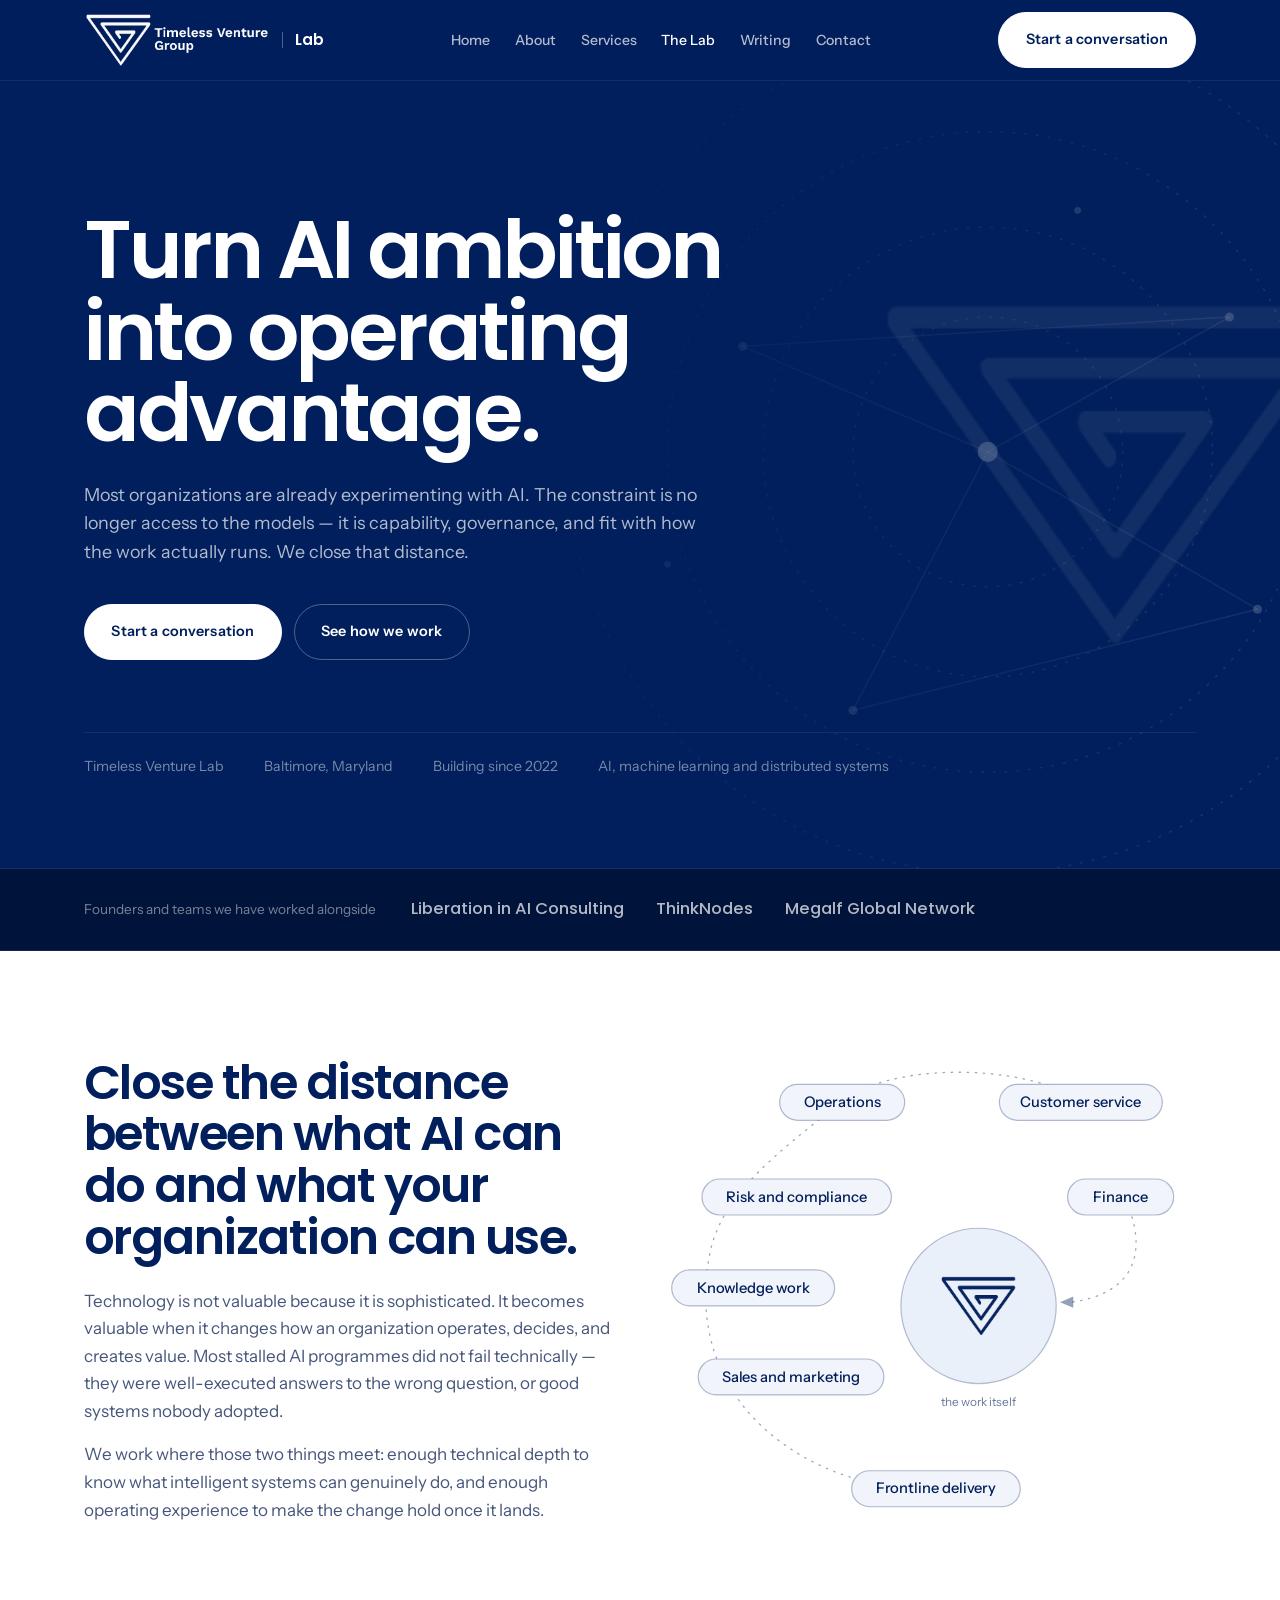
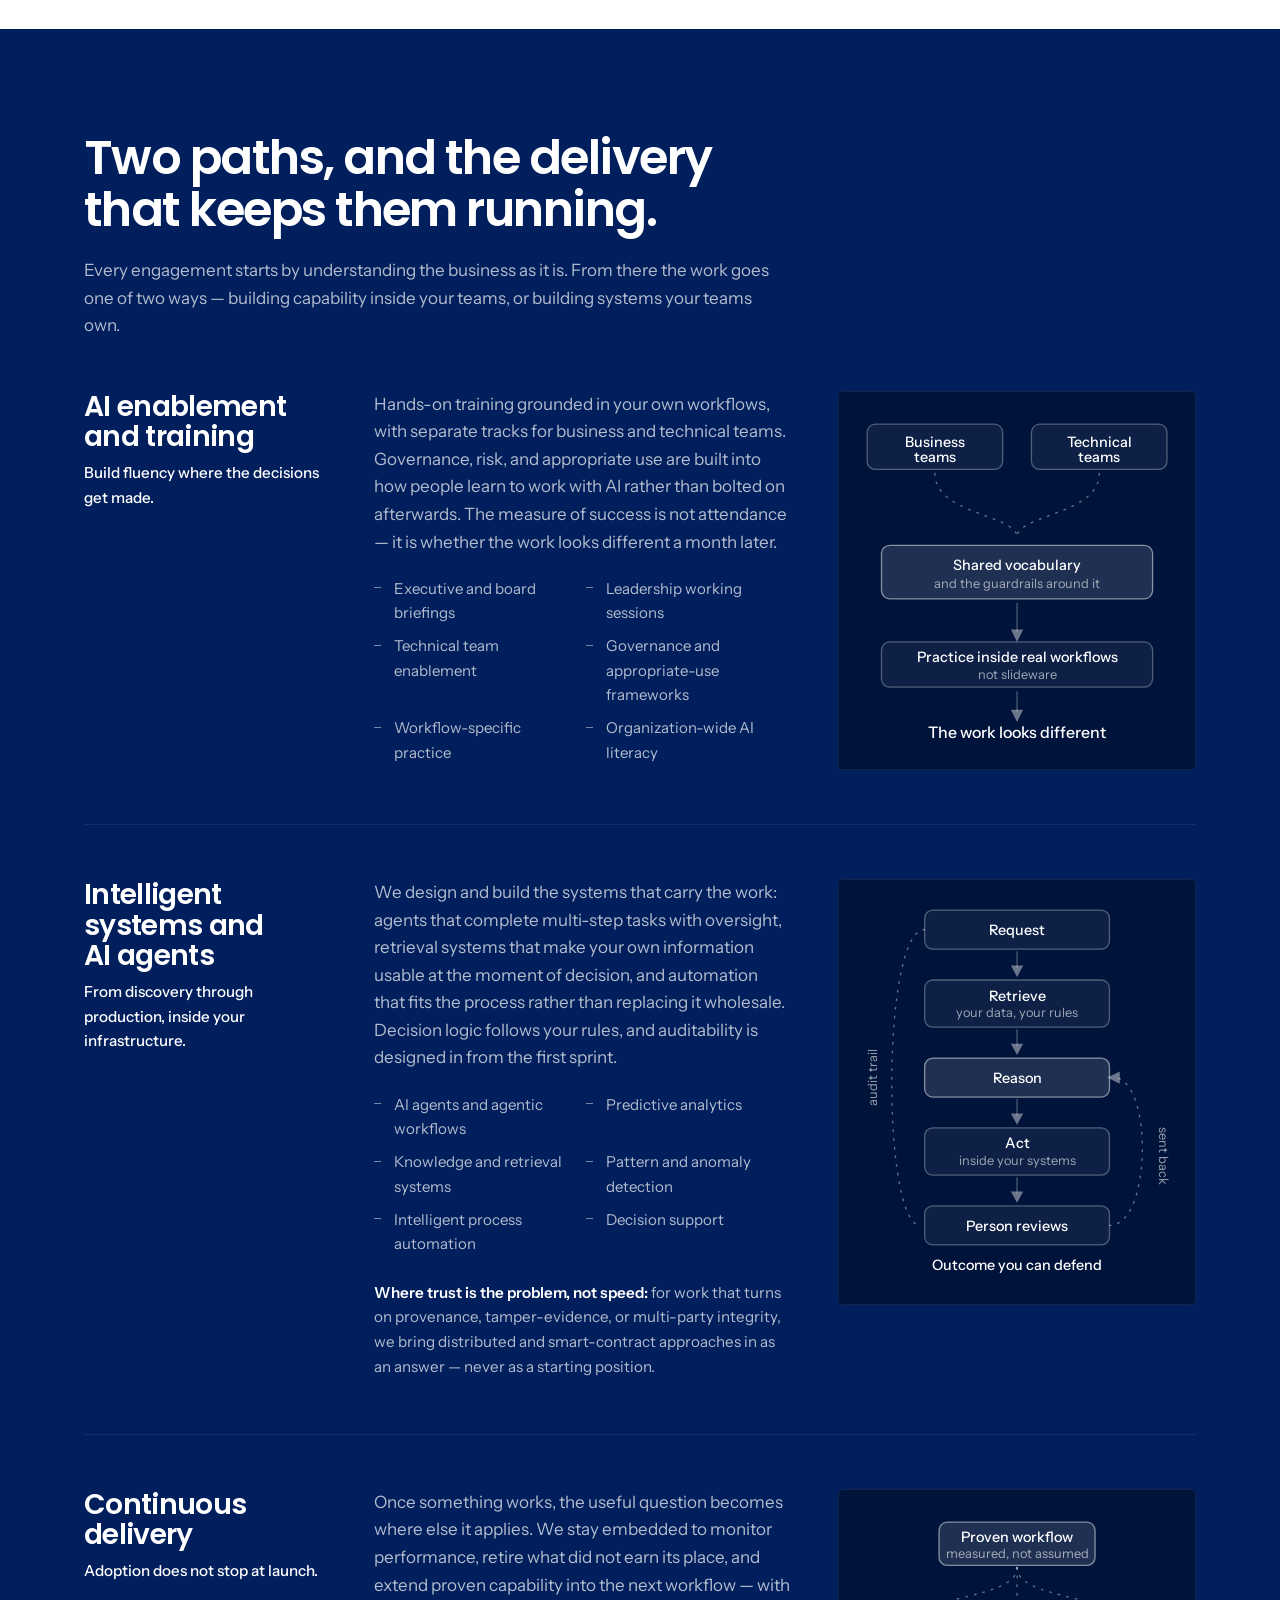
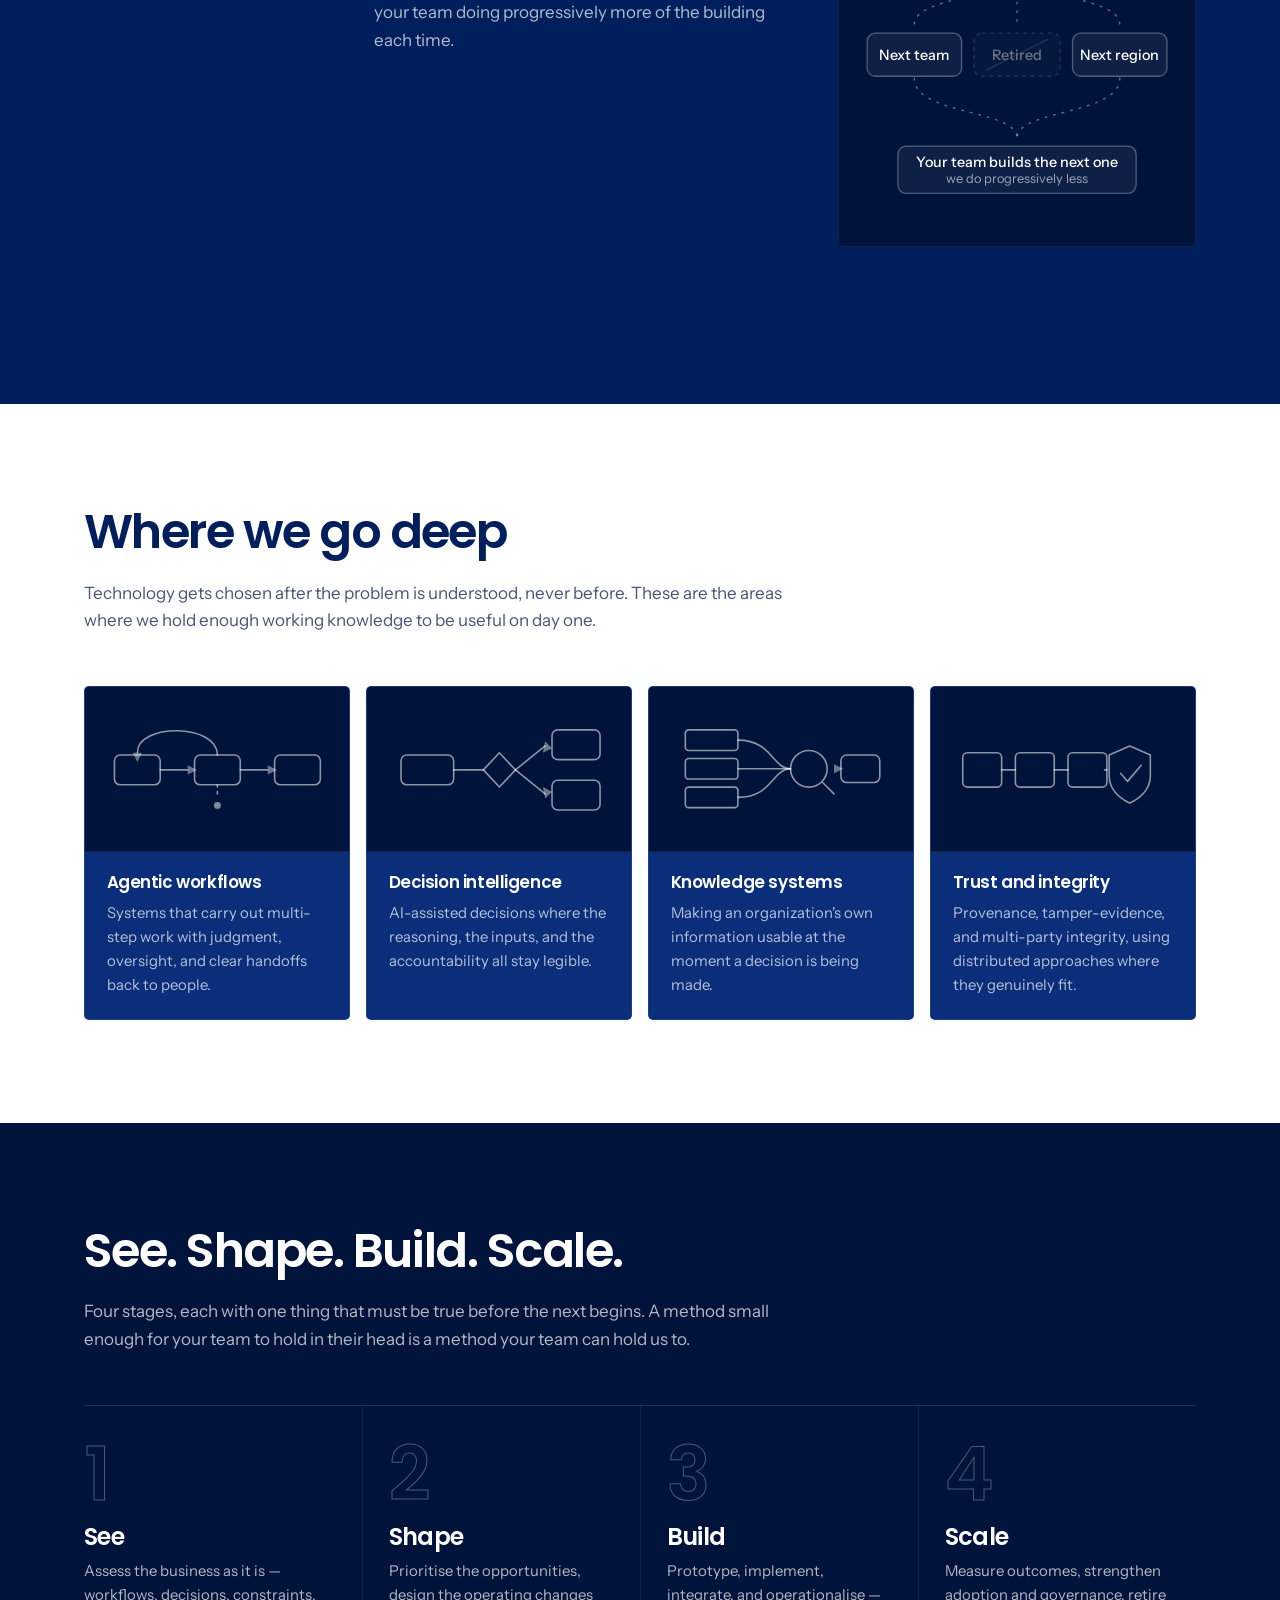
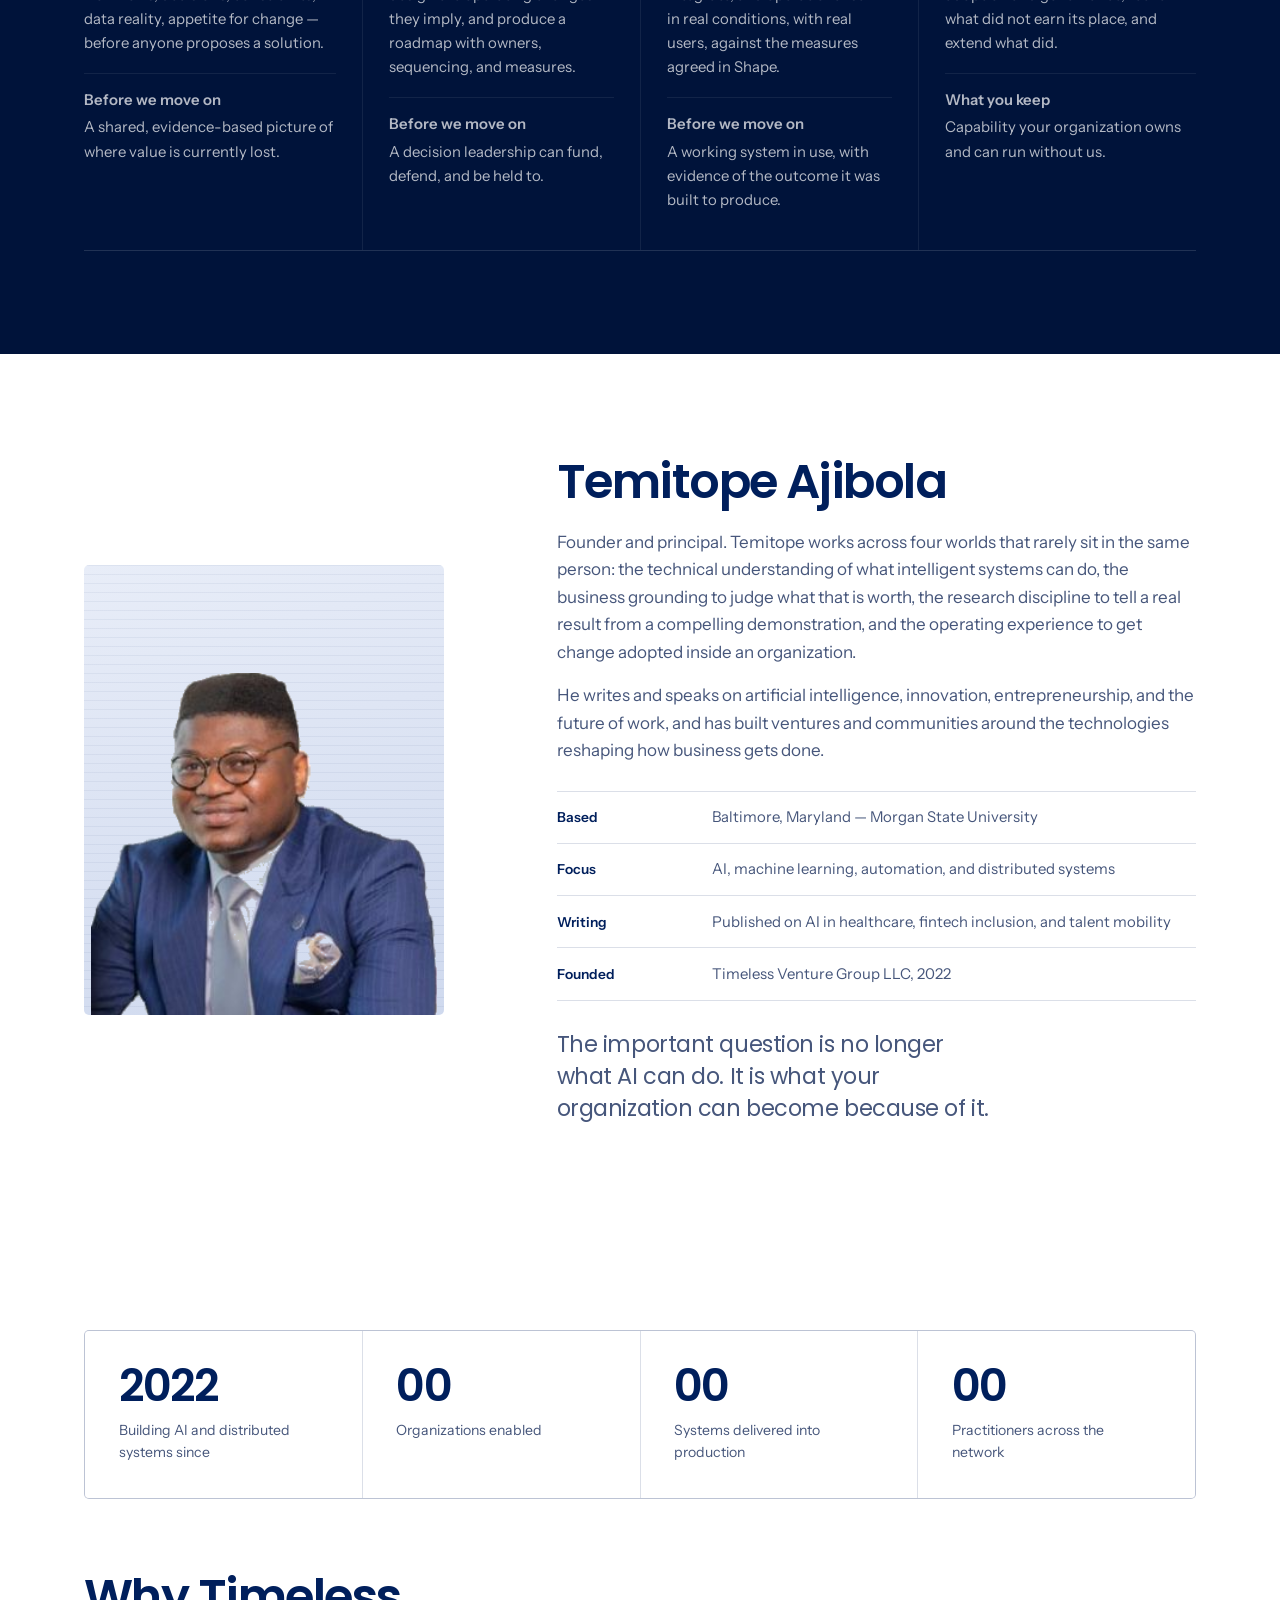
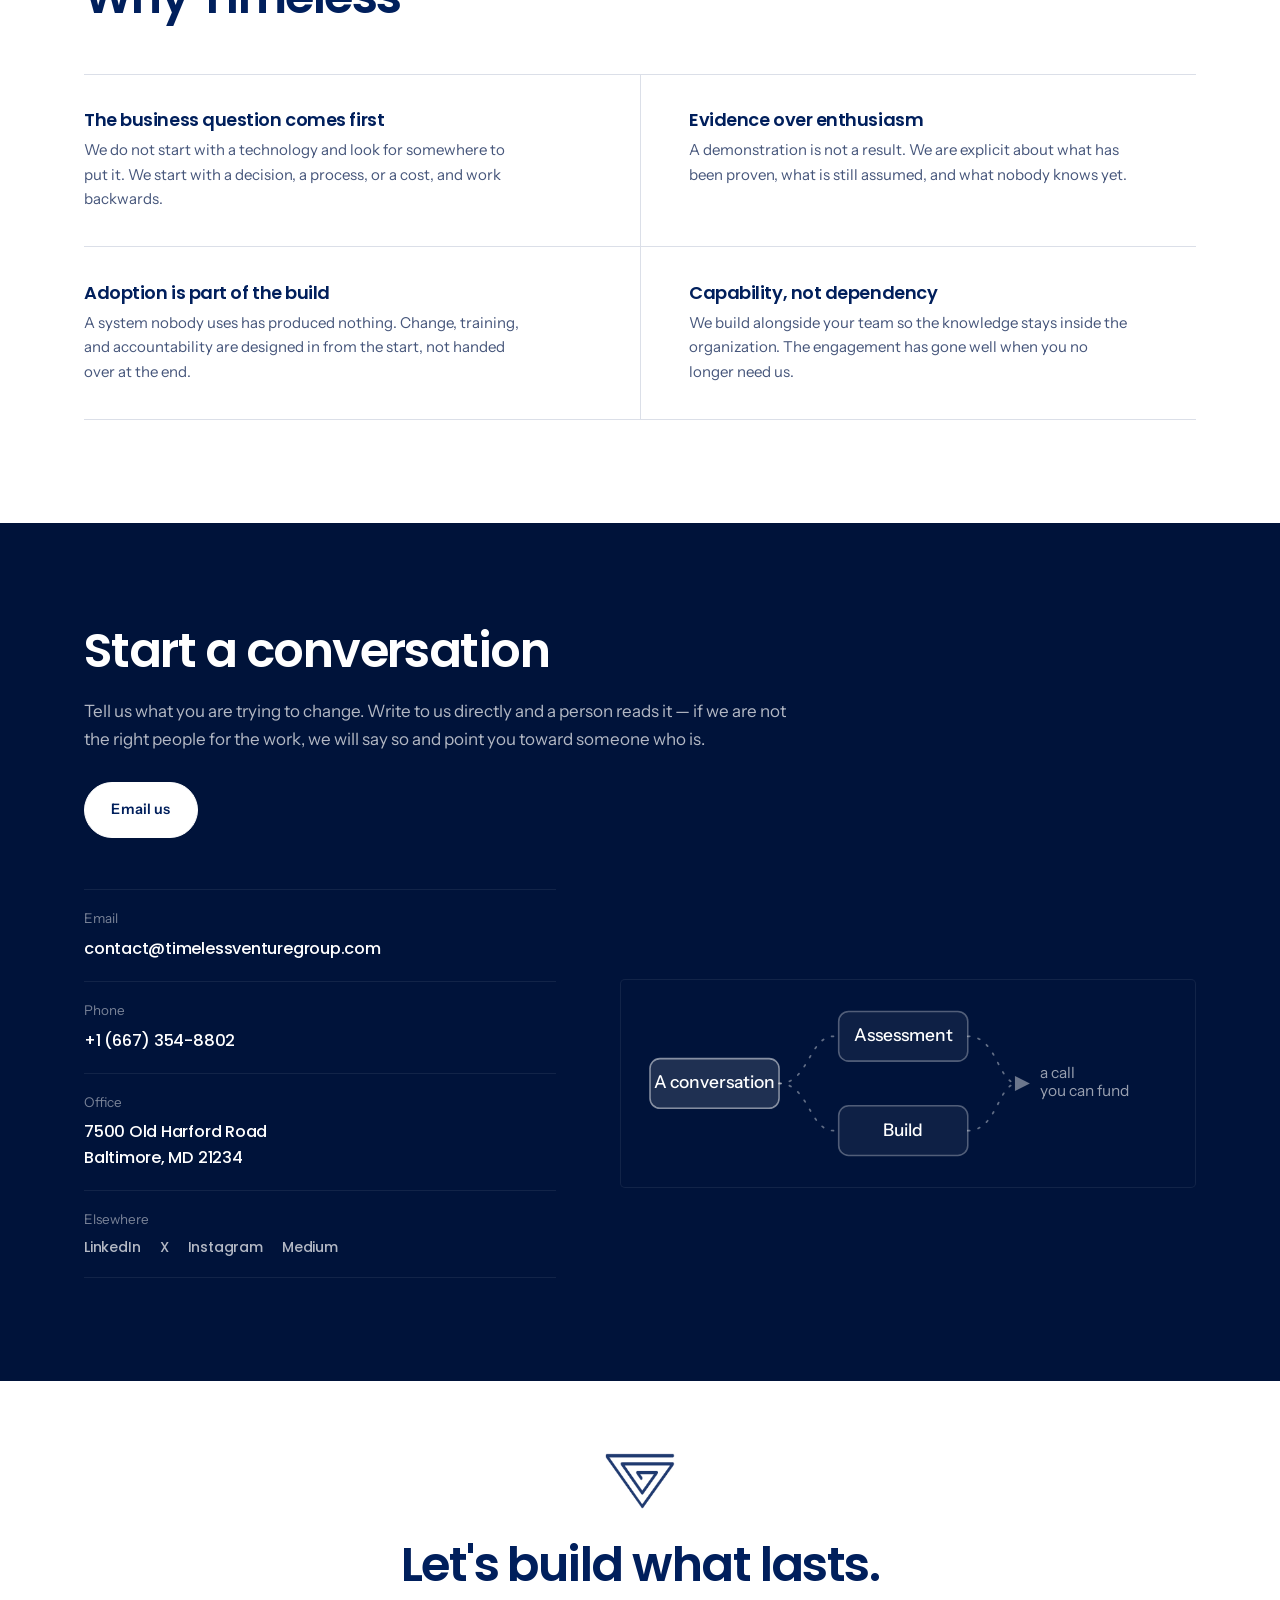
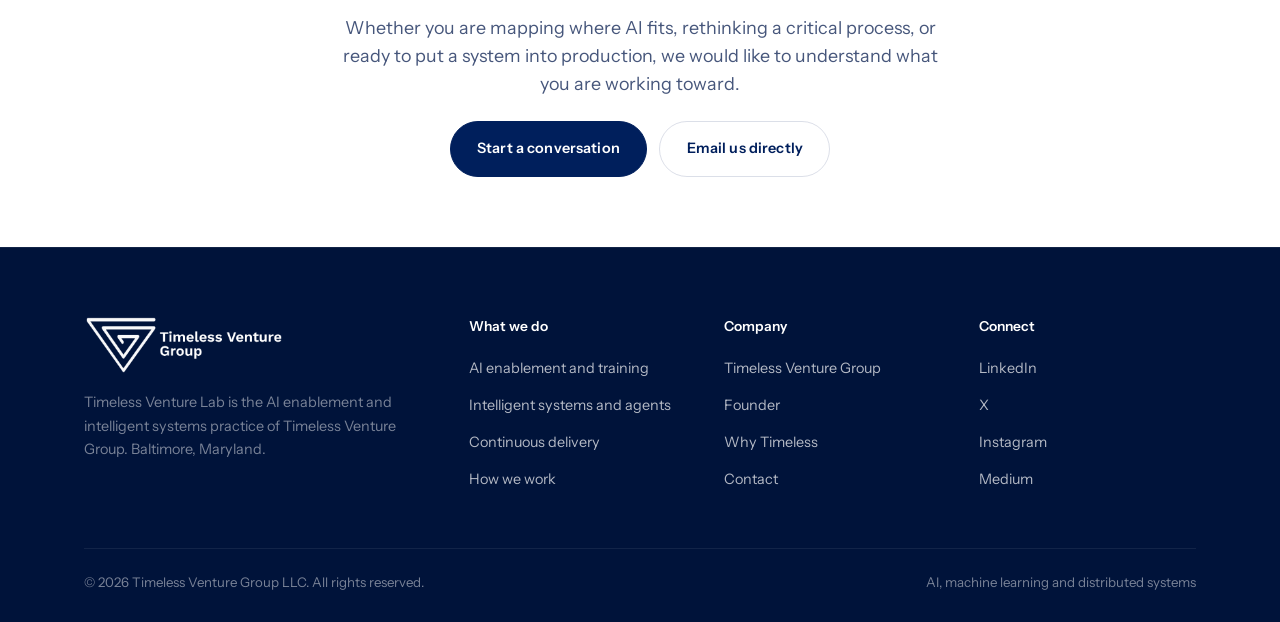
==== commit 67991a62: "update" ====
--- a/lab.html
+++ b/lab.html
@@ -174,6 +174,7 @@
 @media (min-width:1180px){.hdr__nav{display:flex}}
 .hdr__nav a{font-size:.88rem; white-space:nowrap; font-weight:500; color:var(--w-mid); text-decoration:none; transition:color .2s}
 .hdr__nav a:hover{color:var(--w)}
+.hdr__nav a[aria-current="page"]{color:var(--w)}
 .hdr__cta{display:none; white-space:nowrap}
 @media (min-width:1180px){.hdr__cta{display:inline-flex}}
 
@@ -388,28 +389,7 @@
 
 /* ---------- contact ---------- */
 .contact-grid{display:grid; grid-template-columns:1fr; gap:clamp(2.2rem,5vw,4rem)}
-@media (min-width:940px){.contact-grid{grid-template-columns:minmax(0,1.05fr) minmax(0,.95fr); align-items:start}}
-.form{display:grid; gap:1.1rem}
-@media (min-width:600px){.pair{display:grid; grid-template-columns:repeat(2,1fr); gap:1.1rem}}
-.field{display:flex; flex-direction:column; gap:.45rem}
-.field label{font-size:.86rem; font-weight:500; color:var(--w-mid)}
-.field input,.field select,.field textarea{
-  font-family:var(--body); font-size:1rem; color:var(--w); background:var(--ink-raised);
-  border:1px solid var(--rule); border-radius:4px; padding:.85rem 1rem; width:100%;
-  transition:border-color .2s, background-color .2s;
-}
-.field textarea{min-height:8rem; resize:vertical; line-height:1.55}
-.field input:focus,.field select:focus,.field textarea:focus{border-color:var(--w); outline:none; background:var(--ink-hover)}
-.field input::placeholder,.field textarea::placeholder{color:var(--w-low)}
-.field select{
-  appearance:none;
-  background-image:linear-gradient(45deg,transparent 50%,rgba(255,255,255,.5) 50%),linear-gradient(135deg,rgba(255,255,255,.5) 50%,transparent 50%);
-  background-position:calc(100% - 20px) 50%,calc(100% - 15px) 50%;
-  background-size:5px 5px,5px 5px; background-repeat:no-repeat;
-}
-.field select option{background:var(--ink-raised); color:var(--w)}
-.form__msg{display:none; border:1px solid var(--rule-firm); background:rgba(255,255,255,.07); padding:1rem 1.15rem; font-size:.93rem; border-radius:4px}
-.form__msg[data-show="true"]{display:block}
+@media (min-width:940px){.contact-grid{grid-template-columns:minmax(0,.9fr) minmax(0,1.1fr); align-items:center}}
 
 .details{list-style:none; margin:0; padding:0}
 .details li{padding-block:1.15rem; border-top:1px solid var(--rule-soft)}
@@ -417,7 +397,7 @@
 .details .lab{display:block; font-size:.84rem; color:var(--w-low); margin-bottom:.3rem}
 .details a,.details p{font-family:var(--display); font-size:1.02rem; font-weight:500; color:var(--w); text-decoration:none; letter-spacing:-.014em}
 .details a:hover{text-decoration:underline}
-.contact-art{margin-top:1.6rem}
+.contact-art{margin-top:0}
 
 /* ---------- CTA ---------- */
 .cta{text-align:center; display:flex; flex-direction:column; align-items:center; gap:1.4rem}
@@ -463,13 +443,12 @@
       <span class="hdr__unit">Lab</span>
     </a>
     <nav class="hdr__nav" aria-label="Main">
-      <a href="#what">What we do</a>
-      <a href="#how">How we work</a>
-      <a href="#founder">Founder</a>
-      <a href="#proof">Clients</a>
-      <a href="#insights">Writing</a>
+      <a href="index.html">Home</a>
+      <a href="index.html#about">About</a>
+      <a href="index.html#services">Services</a>
+      <a href="lab.html" aria-current="page">The Lab</a>
+      <a href="index.html#writing">Writing</a>
       <a href="#contact">Contact</a>
-      <a href="index.html">Venture Group</a>
     </nav>
     <a class="btn btn--solid hdr__cta" href="#contact">Start a conversation</a>
     <button class="burger" type="button" data-burger aria-expanded="false" aria-controls="drawer">
@@ -480,13 +459,12 @@
 
 <div class="drawer" id="drawer" data-open="false">
   <nav class="wrap drawer__nav" aria-label="Main">
-    <a href="#what">What we do</a>
-    <a href="#how">How we work</a>
-    <a href="#founder">Founder</a>
-    <a href="#proof">Clients</a>
-    <a href="#insights">Writing</a>
+    <a href="index.html">Home</a>
+    <a href="index.html#about">About</a>
+    <a href="index.html#services">Services</a>
+    <a href="lab.html" aria-current="page">The Lab</a>
+    <a href="index.html#writing">Writing</a>
     <a href="#contact">Contact</a>
-    <a href="index.html">Venture Group</a>
     <a class="btn btn--solid" href="#contact">Start a conversation</a>
   </nav>
 </div>
@@ -872,7 +850,7 @@
   </section>
 
   <!-- ===================== NUMBERS + WHY ===================== -->
-  <section class="band paper" id="proof" style="padding-top:0">
+  <section class="band paper" id="proof">
     <div class="wrap">
       <!-- EDIT ME — replace the three "00" values with real, defensible figures.
            If a number cannot be substantiated, delete that tile rather than round up. -->
@@ -919,189 +897,33 @@
     </div>
   </section>
 
-  <!-- ===================== TESTIMONIALS ===================== -->
-  <section class="band paper" style="padding-top:0">
-    <div class="wrap">
-      <div class="shead shead--split">
-        <div><h2 class="t-1">What partners say</h2></div>
-        <div class="rail__nav" data-nav-for="quotes">
-          <button class="rail__btn" type="button" data-prev aria-label="Previous testimonial">
-            <svg width="15" height="12" viewBox="0 0 15 12" aria-hidden="true"><path d="M6 1L1 6l5 5M1 6h13" stroke="currentColor" stroke-width="1.5" fill="none"/></svg>
-          </button>
-          <button class="rail__btn" type="button" data-next aria-label="Next testimonial">
-            <svg width="15" height="12" viewBox="0 0 15 12" aria-hidden="true"><path d="M9 1l5 5-5 5M14 6H1" stroke="currentColor" stroke-width="1.5" fill="none"/></svg>
-          </button>
-        </div>
-      </div>
-
-      <div class="rail" data-rail="quotes">
-        <div class="rail__track" data-track tabindex="0" role="group" aria-label="Client testimonials">
-          <div class="rail__item">
-            <figure class="quote">
-              <blockquote>Timeless Venture Group's commitment to blurring the lines between disciplines does not only encourage creativity, it leads to groundbreaking solutions. For institutions and workplaces looking to embrace interdisciplinary collaboration, they are a trailblazer worth partnering with.</blockquote>
-              <figcaption class="quote__who">
-                <img src="assets/img/v-seun.webp" alt="" loading="lazy" width="46" height="46">
-                <span>
-                  <span class="quote__name">Seun Olatunji</span>
-                  <span class="quote__role">Creative Team Lead</span>
-                </span>
-              </figcaption>
-            </figure>
-          </div>
-          <div class="rail__item">
-            <figure class="quote">
-              <blockquote>The blockchain development team played a crucial role in our sustainable development project. The solutions provided were of immense value to our operations, and I anticipate future collaborations.</blockquote>
-              <figcaption class="quote__who">
-                <img class="is-logo" src="assets/img/client-liberation.webp" alt="" loading="lazy" width="46" height="46">
-                <span>
-                  <span class="quote__name">Liberation in AI Consulting</span>
-                  <span class="quote__role">Founder</span>
-                </span>
-              </figcaption>
-            </figure>
-          </div>
-          <div class="rail__item">
-            <figure class="quote">
-              <blockquote>With AI as the future, I firmly believe in Timeless Venture Group's ability to guide organizations towards their AI and automation objectives. Trustworthy and forward-thinking — the partner you need to navigate this landscape.</blockquote>
-              <figcaption class="quote__who">
-                <img src="assets/img/v-cynthia.webp" alt="" loading="lazy" width="46" height="46">
-                <span>
-                  <span class="quote__name">Cynthia Nosiri</span>
-                  <span class="quote__role">AI Researcher</span>
-                </span>
-              </figcaption>
-            </figure>
-          </div>
-          <div class="rail__item">
-            <figure class="quote">
-              <blockquote>Working with the team feels like having true partners who are invested in one another's success. I could not be happier with our results.</blockquote>
-              <figcaption class="quote__who">
-                <img src="assets/img/v-akintunde.webp" alt="" loading="lazy" width="46" height="46">
-                <span>
-                  <span class="quote__name">Akintunde Opaleye</span>
-                  <span class="quote__role">CEO, ThinkNodes</span>
-                </span>
-              </figcaption>
-            </figure>
-          </div>
-          <div class="rail__item">
-            <figure class="quote">
-              <blockquote>Timeless Venture Group provides exceptional AI, ML and blockchain services, establishing themselves as a trusted partner rather than merely a technology provider.</blockquote>
-              <figcaption class="quote__who">
-                <img src="assets/img/v-yomi.webp" alt="" loading="lazy" width="46" height="46">
-                <span>
-                  <span class="quote__name">Yomi Aderibigbe</span>
-                  <span class="quote__role">Founder, Megalf Global Network</span>
-                </span>
-              </figcaption>
-            </figure>
-          </div>
-        </div>
-      </div>
-    </div>
-  </section>
-
-  <!-- ===================== WRITING ===================== -->
-  <section class="band" id="insights">
-    <div class="wrap">
-      <div class="shead">
-        <h2 class="t-1">Writing</h2>
-        <p class="copy head-copy">Perspectives on where AI is genuinely changing how organizations operate — written for the people who have to make the call.</p>
-      </div>
-
-      <div class="grid grid--3">
-        <a class="post" href="https://medium.com/@temitopeajibola7/ai-in-healthcare-a-symphony-of-empathy-innovation-and-infinite-possibilities-03b1ea86a6bb" target="_blank" rel="noopener">
-          <div class="post__img"><img src="assets/img/ai-1.webp" alt="" loading="lazy"></div>
-          <div class="post__body">
-            <h3 class="post__title">AI in healthcare: empathy, innovation, and infinite possibilities</h3>
-            <p class="post__meta"><img src="assets/img/author.webp" alt="" loading="lazy" width="30" height="30"> Temitope Ajibola · 27 December 2023</p>
-          </div>
-        </a>
-        <a class="post" href="https://medium.com/@temitopeajibola7/empowering-underserved-communities-fintechs-new-era-with-ai-blockchain-and-open-banking-2f6745ec61ee" target="_blank" rel="noopener">
-          <div class="post__img"><img src="assets/img/ai-2.jpeg" alt="" loading="lazy"></div>
-          <div class="post__body">
-            <h3 class="post__title">Empowering underserved communities: fintech's new era with AI, blockchain and open banking</h3>
-            <p class="post__meta"><img src="assets/img/author.webp" alt="" loading="lazy" width="30" height="30"> Temitope Ajibola · 25 December 2023</p>
-          </div>
-        </a>
-        <a class="post" href="https://medium.com/@temitopeajibola7/charting-new-horizons-a-deep-dive-into-ai-global-talent-mobility-and-venture-capital-for-dec7f338a52c" target="_blank" rel="noopener">
-          <div class="post__img"><img src="assets/img/ai-3.webp" alt="" loading="lazy"></div>
-          <div class="post__body">
-            <h3 class="post__title">Charting new horizons: AI, global talent mobility, and venture capital for marginalized communities</h3>
-            <p class="post__meta"><img src="assets/img/author.webp" alt="" loading="lazy" width="30" height="30"> Temitope Ajibola · 19 December 2023</p>
-          </div>
-        </a>
-      </div>
-
-      <p style="margin-top:2.2rem"><a class="tlink" href="https://medium.com/@temitopeajibola7" target="_blank" rel="noopener">Read everything on Medium</a></p>
-    </div>
-  </section>
+
 
   <!-- ===================== CONTACT ===================== -->
   <section class="band" id="contact" style="background:var(--ink-deep)">
     <div class="wrap">
       <div class="shead">
         <h2 class="t-1">Start a conversation</h2>
-        <p class="copy head-copy">Tell us what you are trying to change. If we are not the right people for it, we will say so and point you toward someone who is.</p>
+        <p class="copy head-copy">Tell us what you are trying to change. Write to us directly and a person reads it &mdash; if we are not the right people for the work, we will say so and point you toward someone who is.</p>
+        <p style="margin-top:1.8rem"><a class="btn btn--solid" href="mailto:contact@timelessventuregroup.com">Email us</a></p>
       </div>
 
       <div class="contact-grid">
-        <form class="form" data-form data-endpoint="" data-mailto="contact@timelessventuregroup.com">
-          <div class="pair">
-            <div class="field">
-              <label for="f-name">Name</label>
-              <input id="f-name" name="name" type="text" autocomplete="name" required placeholder="Your full name">
-            </div>
-            <div class="field">
-              <label for="f-org">Organization</label>
-              <input id="f-org" name="organization" type="text" autocomplete="organization" required placeholder="Company or institution">
-            </div>
-          </div>
-          <div class="pair">
-            <div class="field">
-              <label for="f-role">Role</label>
-              <input id="f-role" name="role" type="text" autocomplete="organization-title" placeholder="Your title">
-            </div>
-            <div class="field">
-              <label for="f-email">Work email</label>
-              <input id="f-email" name="email" type="email" autocomplete="email" required placeholder="name@company.com">
-            </div>
-          </div>
-          <div class="field">
-            <label for="f-msg">What are you working on?</label>
-            <textarea id="f-msg" name="message" required placeholder="The decision, process, or question in front of you."></textarea>
-          </div>
-          <div class="field">
-            <label for="f-src">How did you find us?</label>
-            <select id="f-src" name="source">
-              <option value="">Select one</option>
-              <option>Search</option>
-              <option>LinkedIn</option>
-              <option>Referral</option>
-              <option>An article or talk</option>
-              <option>Other</option>
-            </select>
-          </div>
-          <div><button class="btn btn--solid" type="submit">Send message</button></div>
-          <p class="form__msg" data-form-msg role="status"></p>
-        </form>
-
-        <div>
-          <ul class="details">
-            <li>
-              <span class="lab">Email</span>
+        <ul class="details">
+          <li>
+            <span class="lab">Email</span>
               <a href="mailto:contact@timelessventuregroup.com">contact@timelessventuregroup.com</a>
             </li>
-            <li>
-              <span class="lab">Phone</span>
+          <li>
+            <span class="lab">Phone</span>
               <a href="tel:+16673548802">+1 (667) 354-8802</a>
             </li>
-            <li>
-              <span class="lab">Office</span>
+          <li>
+            <span class="lab">Office</span>
               <p>7500 Old Harford Road<br>Baltimore, MD 21234</p>
             </li>
-            <li>
-              <span class="lab">Elsewhere</span>
+          <li>
+            <span class="lab">Elsewhere</span>
               <p class="social">
                 <a href="https://www.linkedin.com/company/timeless-venture-group-llc/" target="_blank" rel="noopener">LinkedIn</a>
                 <a href="https://twitter.com/timeless_vg" target="_blank" rel="noopener">X</a>
@@ -1109,8 +931,8 @@
                 <a href="https://medium.com/@temitopeajibola7" target="_blank" rel="noopener">Medium</a>
               </p>
             </li>
-          </ul>
-          <div class="dgwrap path__dg contact-art">
+        </ul>
+        <div class="dgwrap path__dg contact-art">
             <svg class="dg" viewBox="0 0 424 128" role="img"
                  aria-label="Diagram: a first conversation leads either to an assessment or straight to a build, and both lead to a decision you can fund.">
               <rect class="key" x="4" y="44" width="104" height="40" rx="8"/>
@@ -1126,8 +948,7 @@
               <path class="head" d="M298 58 l 12 6 l -12 6 z"/>
               <text class="sub" x="318" y="60">a call</text>
               <text class="sub" x="318" y="74">you can fund</text>
-            </svg>
-          </div>
+          </svg>
         </div>
       </div>
     </div>
@@ -1170,8 +991,7 @@
         <ul class="ftr__menu">
           <li><a href="index.html">Timeless Venture Group</a></li>
           <li><a href="#founder">Founder</a></li>
-          <li><a href="#proof">Clients and partners</a></li>
-          <li><a href="#insights">Writing</a></li>
+          <li><a href="#proof">Why Timeless</a></li>
           <li><a href="#contact">Contact</a></li>
         </ul>
       </div>
@@ -1247,27 +1067,6 @@
     sync();
   });
 
-  /* GitHub Pages cannot run forms/contact.php — that form never worked.
-     Put a real endpoint (Formspree, Basin, Netlify Forms) in data-endpoint
-     and submissions POST there. Until then it composes an email. */
-  document.addEventListener("submit", function(e){
-    var form = e.target.closest("form[data-form]");
-    if(!form) return;
-    if(form.getAttribute("data-endpoint")) return;
-    e.preventDefault();
-    if(!form.reportValidity()) return;
-    var d = new FormData(form);
-    var to = form.getAttribute("data-mailto");
-    var subject = "Enquiry from " + (d.get("name") || "") + (d.get("organization") ? " — " + d.get("organization") : "");
-    var lines = [];
-    d.forEach(function(v,k){ if(v) lines.push(k.charAt(0).toUpperCase() + k.slice(1) + ": " + v); });
-    var msg = form.querySelector("[data-form-msg]");
-    if(msg){
-      msg.setAttribute("data-show","true");
-      msg.textContent = "Your email app is opening with these details. Send the message and we will reply personally. If nothing opened, write to " + to + ".";
-    }
-    window.location.href = "mailto:" + to + "?subject=" + encodeURIComponent(subject) + "&body=" + encodeURIComponent(lines.join("\n\n"));
-  });
 })();
 </script>
 </body>
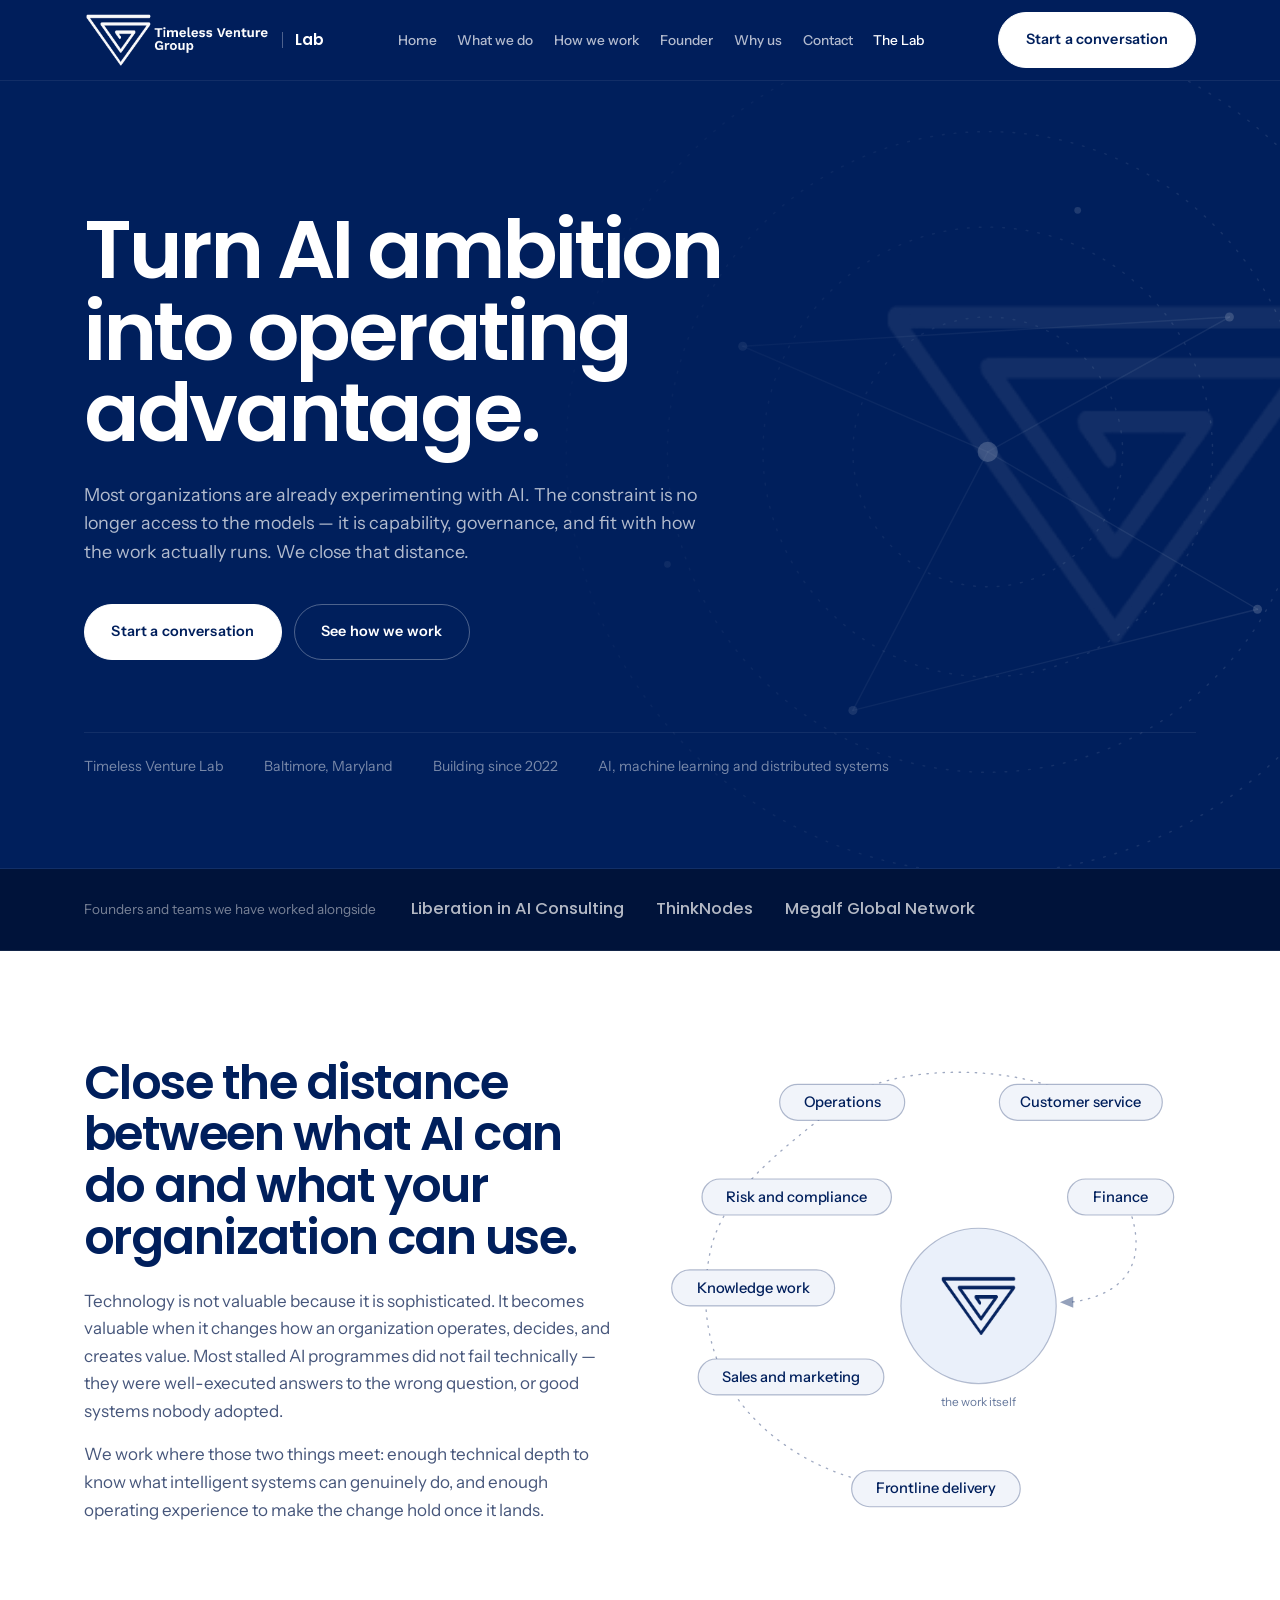
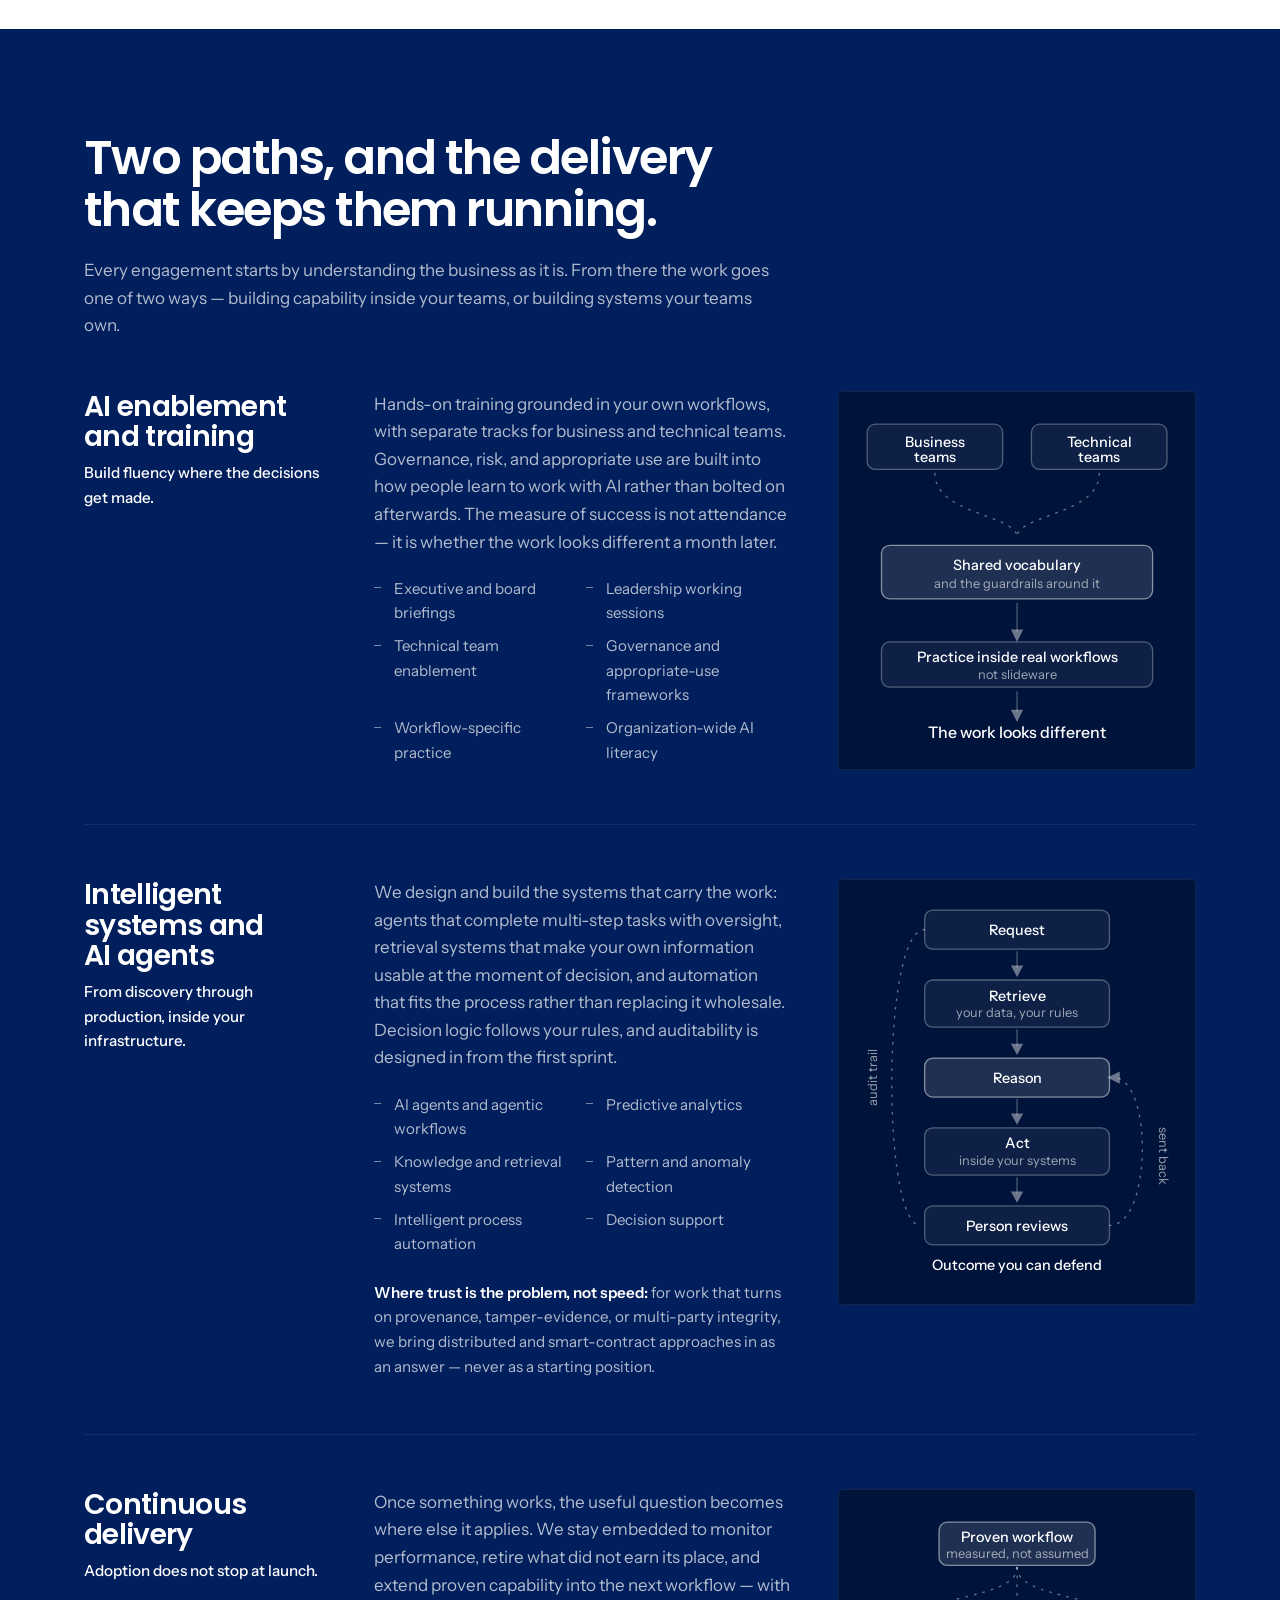
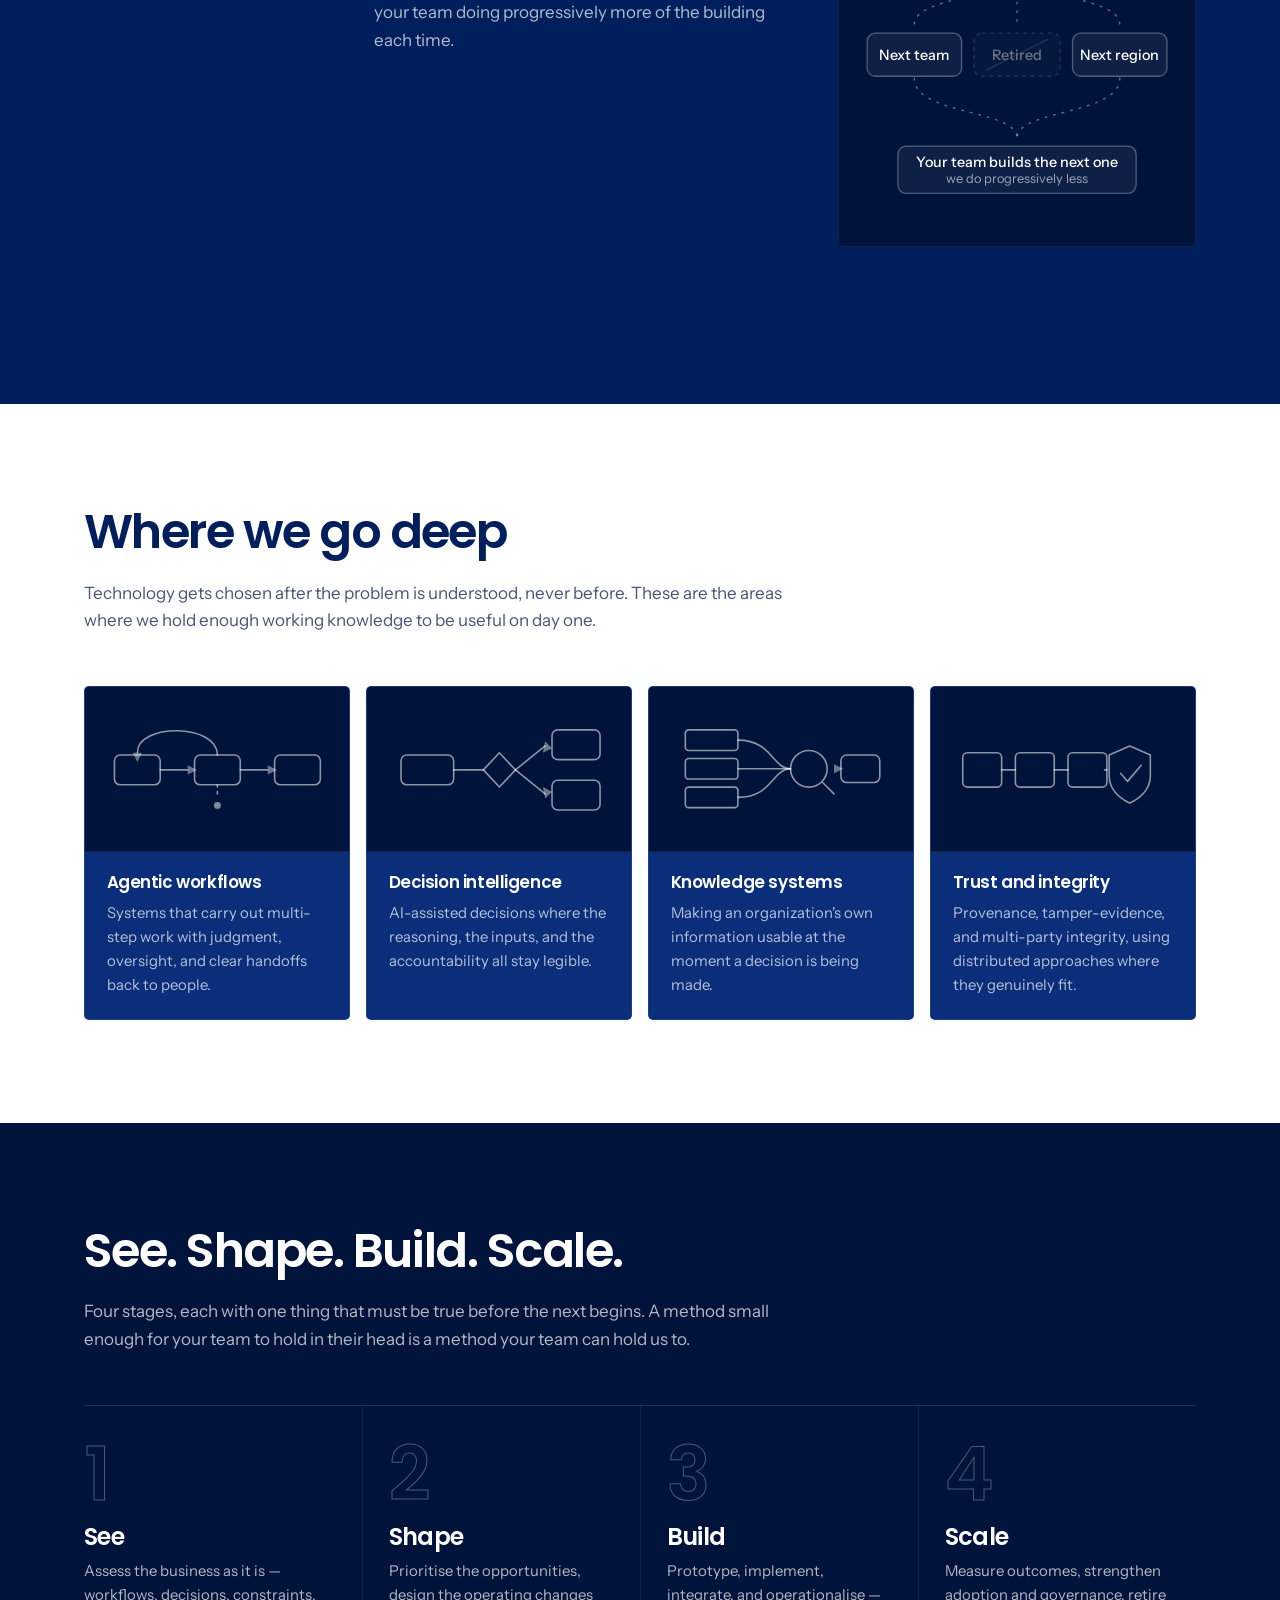
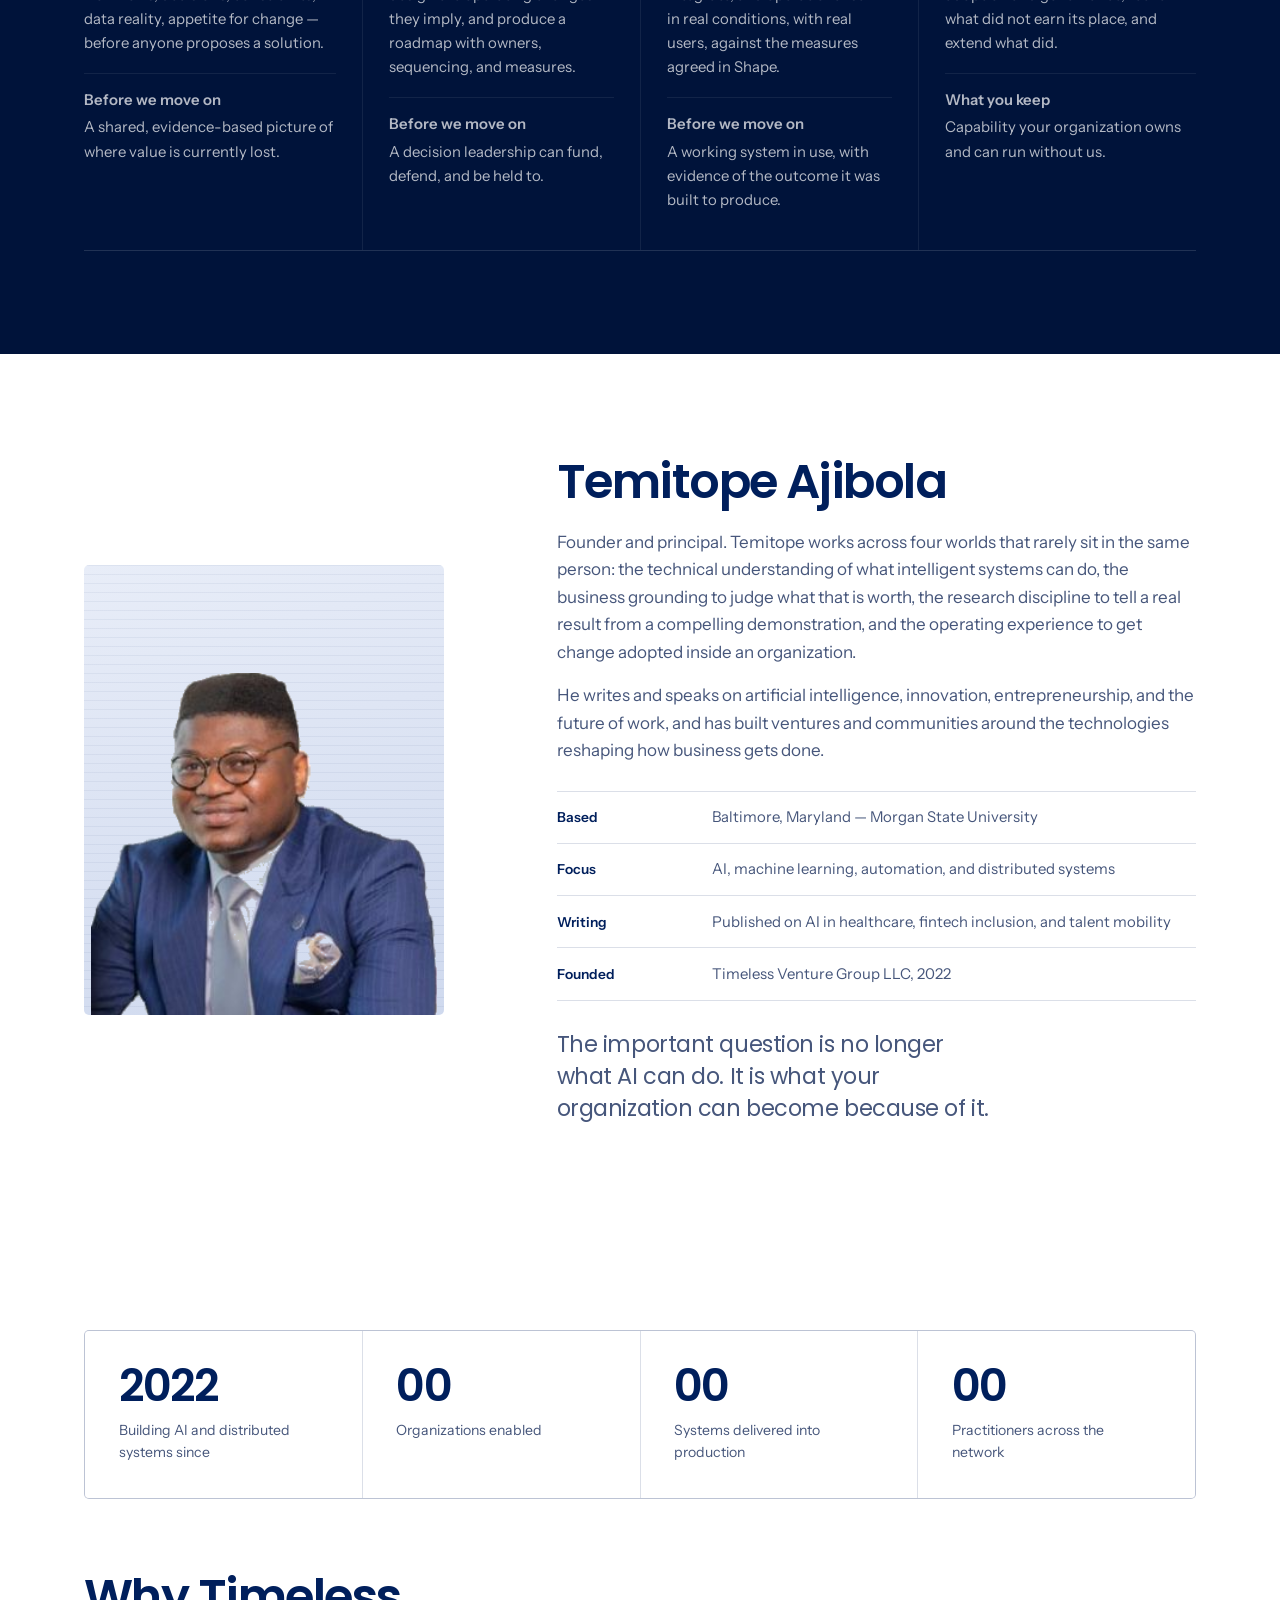
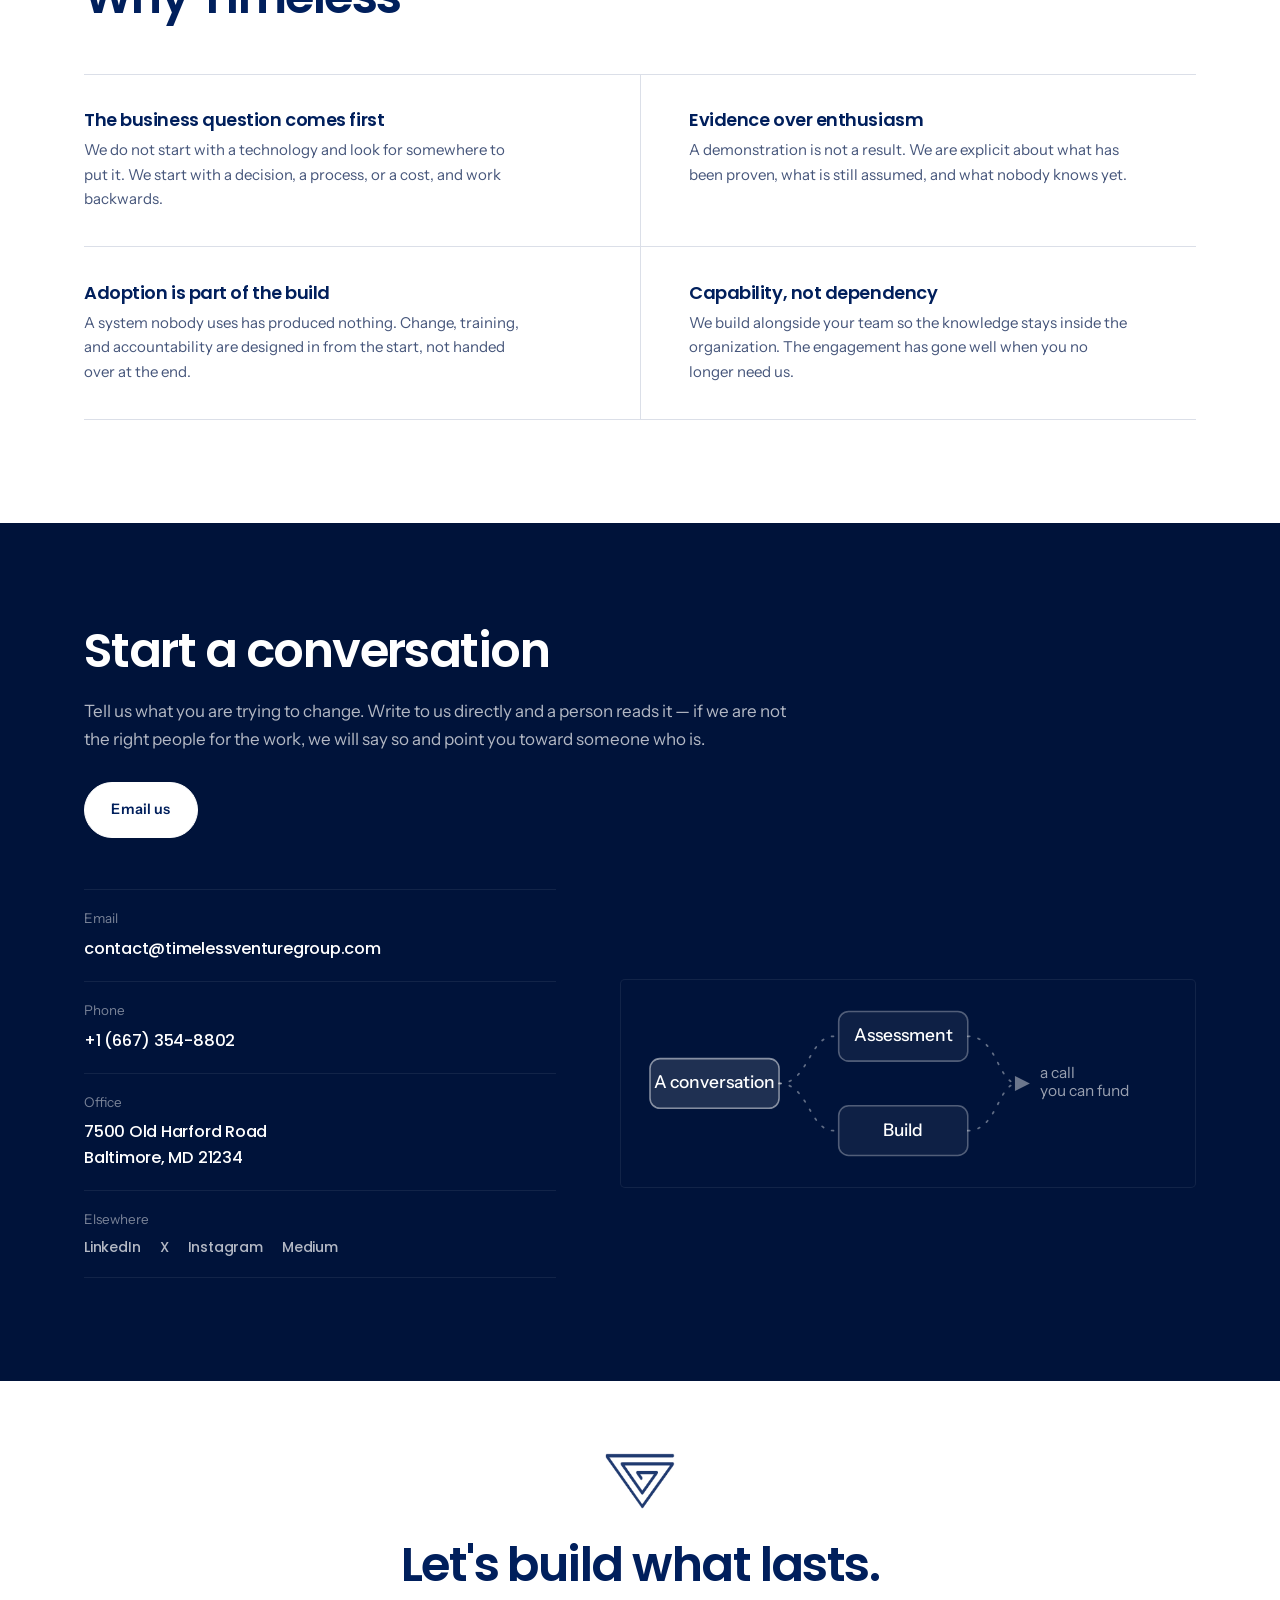
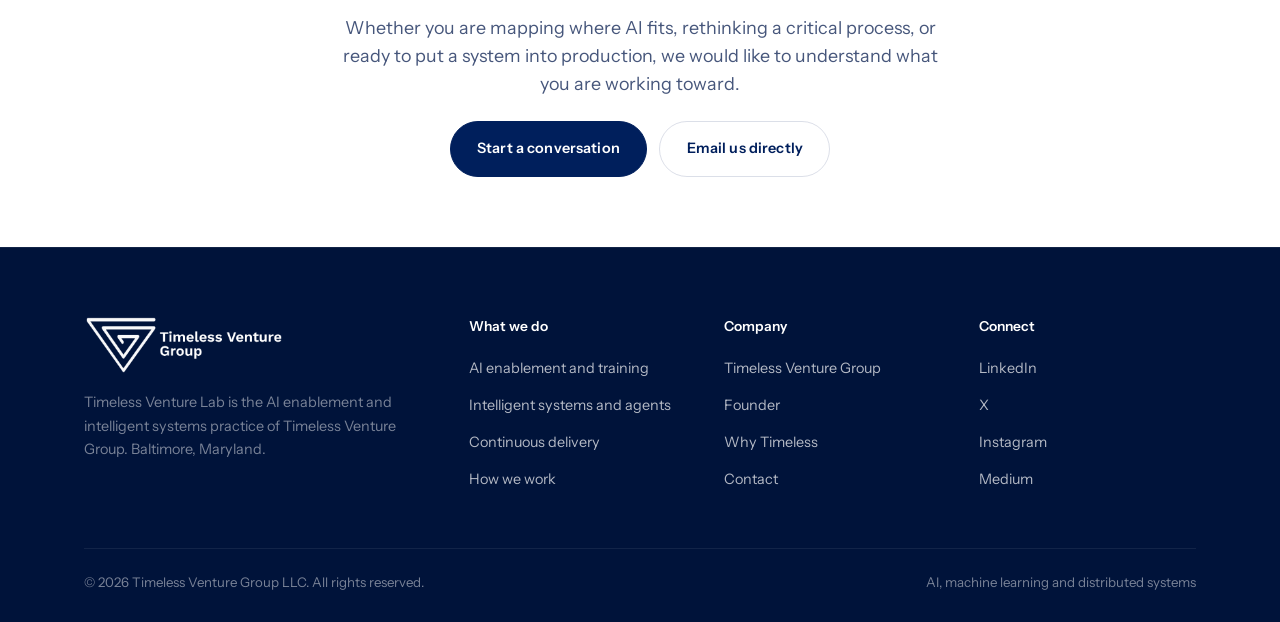
==== commit d5bf18c3: "update" ====
--- a/lab.html
+++ b/lab.html
@@ -170,27 +170,27 @@
 .hdr__logo img{width:186px; height:auto}
 @media (max-width:560px){.hdr__in{height:66px} .hdr__logo img{width:146px}}
 
-.hdr__nav{display:none; align-items:center; gap:1.55rem}
-@media (min-width:1180px){.hdr__nav{display:flex}}
-.hdr__nav a{font-size:.88rem; white-space:nowrap; font-weight:500; color:var(--w-mid); text-decoration:none; transition:color .2s}
+.hdr__nav{display:none; align-items:center; gap:1.3rem}
+@media (min-width:1280px){.hdr__nav{display:flex}}
+.hdr__nav a{font-size:.855rem; white-space:nowrap; font-weight:500; color:var(--w-mid); text-decoration:none; transition:color .2s}
 .hdr__nav a:hover{color:var(--w)}
 .hdr__nav a[aria-current="page"]{color:var(--w)}
 .hdr__cta{display:none; white-space:nowrap}
-@media (min-width:1180px){.hdr__cta{display:inline-flex}}
+@media (min-width:1280px){.hdr__cta{display:inline-flex}}
 
 .burger{
   display:inline-flex; align-items:center; gap:.55rem; background:none; cursor:pointer;
   border:1px solid var(--rule-firm); border-radius:100px; color:var(--w);
   font-family:var(--body); font-size:.8rem; font-weight:600; padding:.6rem 1rem; flex:none;
 }
-@media (min-width:1180px){.burger{display:none}}
+@media (min-width:1280px){.burger{display:none}}
 .burger i{display:block; width:15px; height:1px; background:currentColor; position:relative}
 .burger i::before,.burger i::after{content:""; position:absolute; left:0; width:15px; height:1px; background:currentColor}
 .burger i::before{top:-5px}.burger i::after{top:5px}
 
 .drawer{display:none; background:var(--ink-deep); border-bottom:1px solid var(--rule-soft)}
 .drawer[data-open="true"]{display:block}
-@media (min-width:1180px){.drawer{display:none !important}}
+@media (min-width:1280px){.drawer{display:none !important}}
 .drawer__nav{display:flex; flex-direction:column; padding-block:.75rem 2rem}
 .drawer__nav a{
   text-decoration:none; color:var(--w); font-family:var(--display); font-size:1.25rem;
@@ -444,11 +444,12 @@
     </a>
     <nav class="hdr__nav" aria-label="Main">
       <a href="index.html">Home</a>
-      <a href="index.html#about">About</a>
-      <a href="index.html#services">Services</a>
+      <a href="#what">What we do</a>
+      <a href="#how">How we work</a>
+      <a href="#founder">Founder</a>
+      <a href="#proof">Why us</a>
+      <a href="#contact">Contact</a>
       <a href="lab.html" aria-current="page">The Lab</a>
-      <a href="index.html#writing">Writing</a>
-      <a href="#contact">Contact</a>
     </nav>
     <a class="btn btn--solid hdr__cta" href="#contact">Start a conversation</a>
     <button class="burger" type="button" data-burger aria-expanded="false" aria-controls="drawer">
@@ -460,11 +461,12 @@
 <div class="drawer" id="drawer" data-open="false">
   <nav class="wrap drawer__nav" aria-label="Main">
     <a href="index.html">Home</a>
-    <a href="index.html#about">About</a>
-    <a href="index.html#services">Services</a>
+    <a href="#what">What we do</a>
+    <a href="#how">How we work</a>
+    <a href="#founder">Founder</a>
+    <a href="#proof">Why us</a>
+    <a href="#contact">Contact</a>
     <a href="lab.html" aria-current="page">The Lab</a>
-    <a href="index.html#writing">Writing</a>
-    <a href="#contact">Contact</a>
     <a class="btn btn--solid" href="#contact">Start a conversation</a>
   </nav>
 </div>
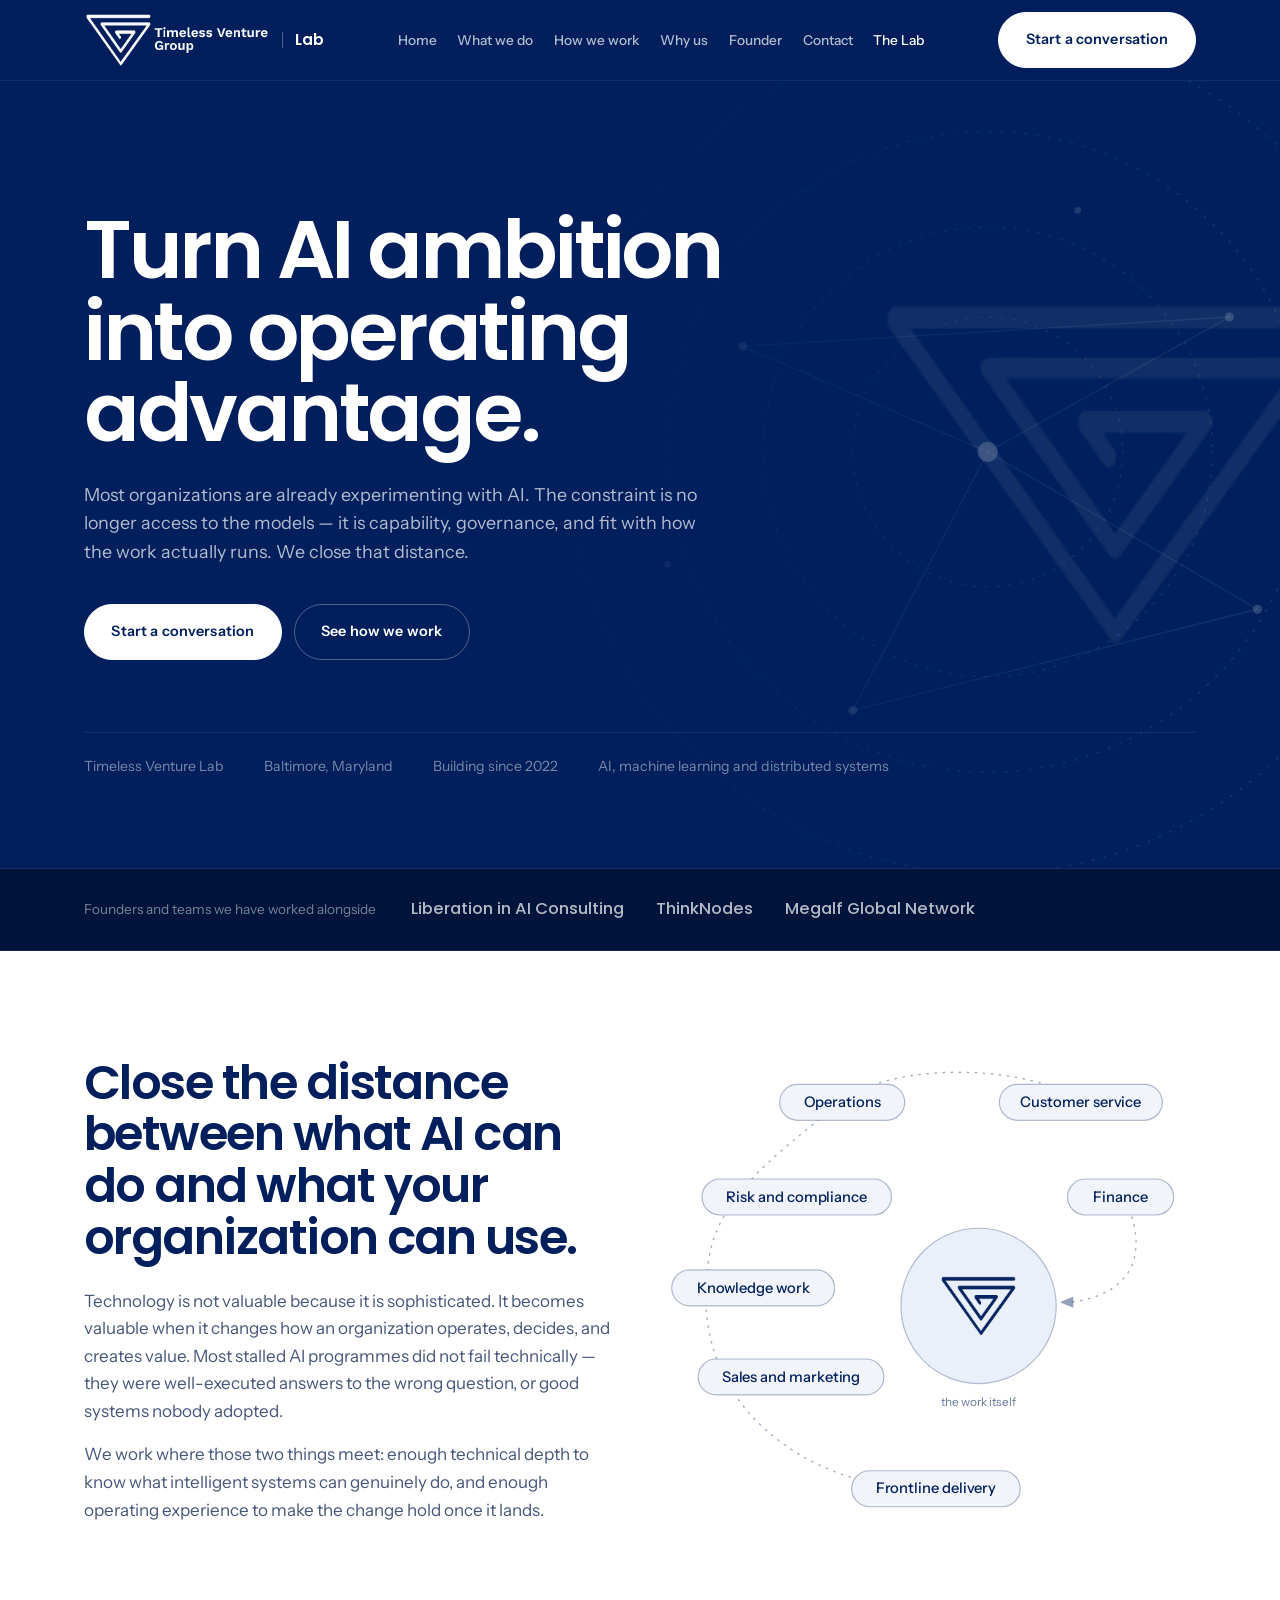
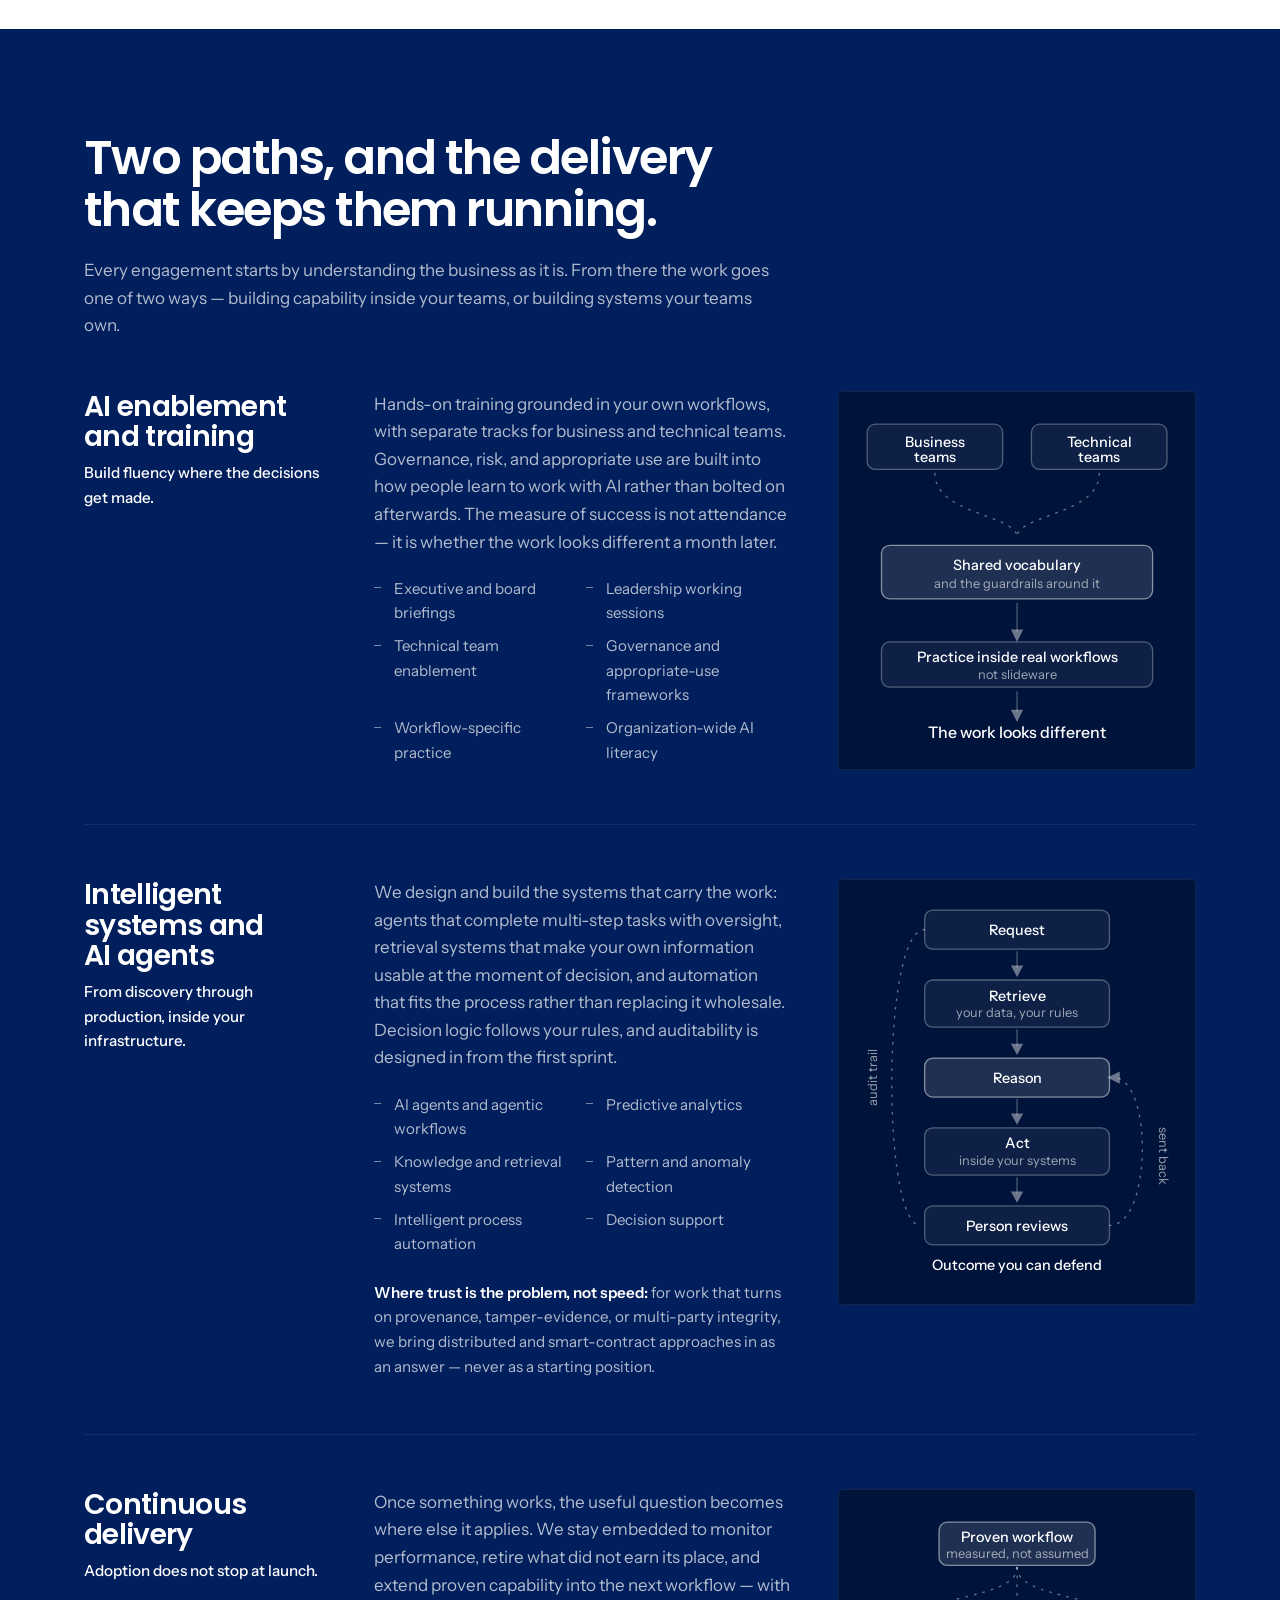
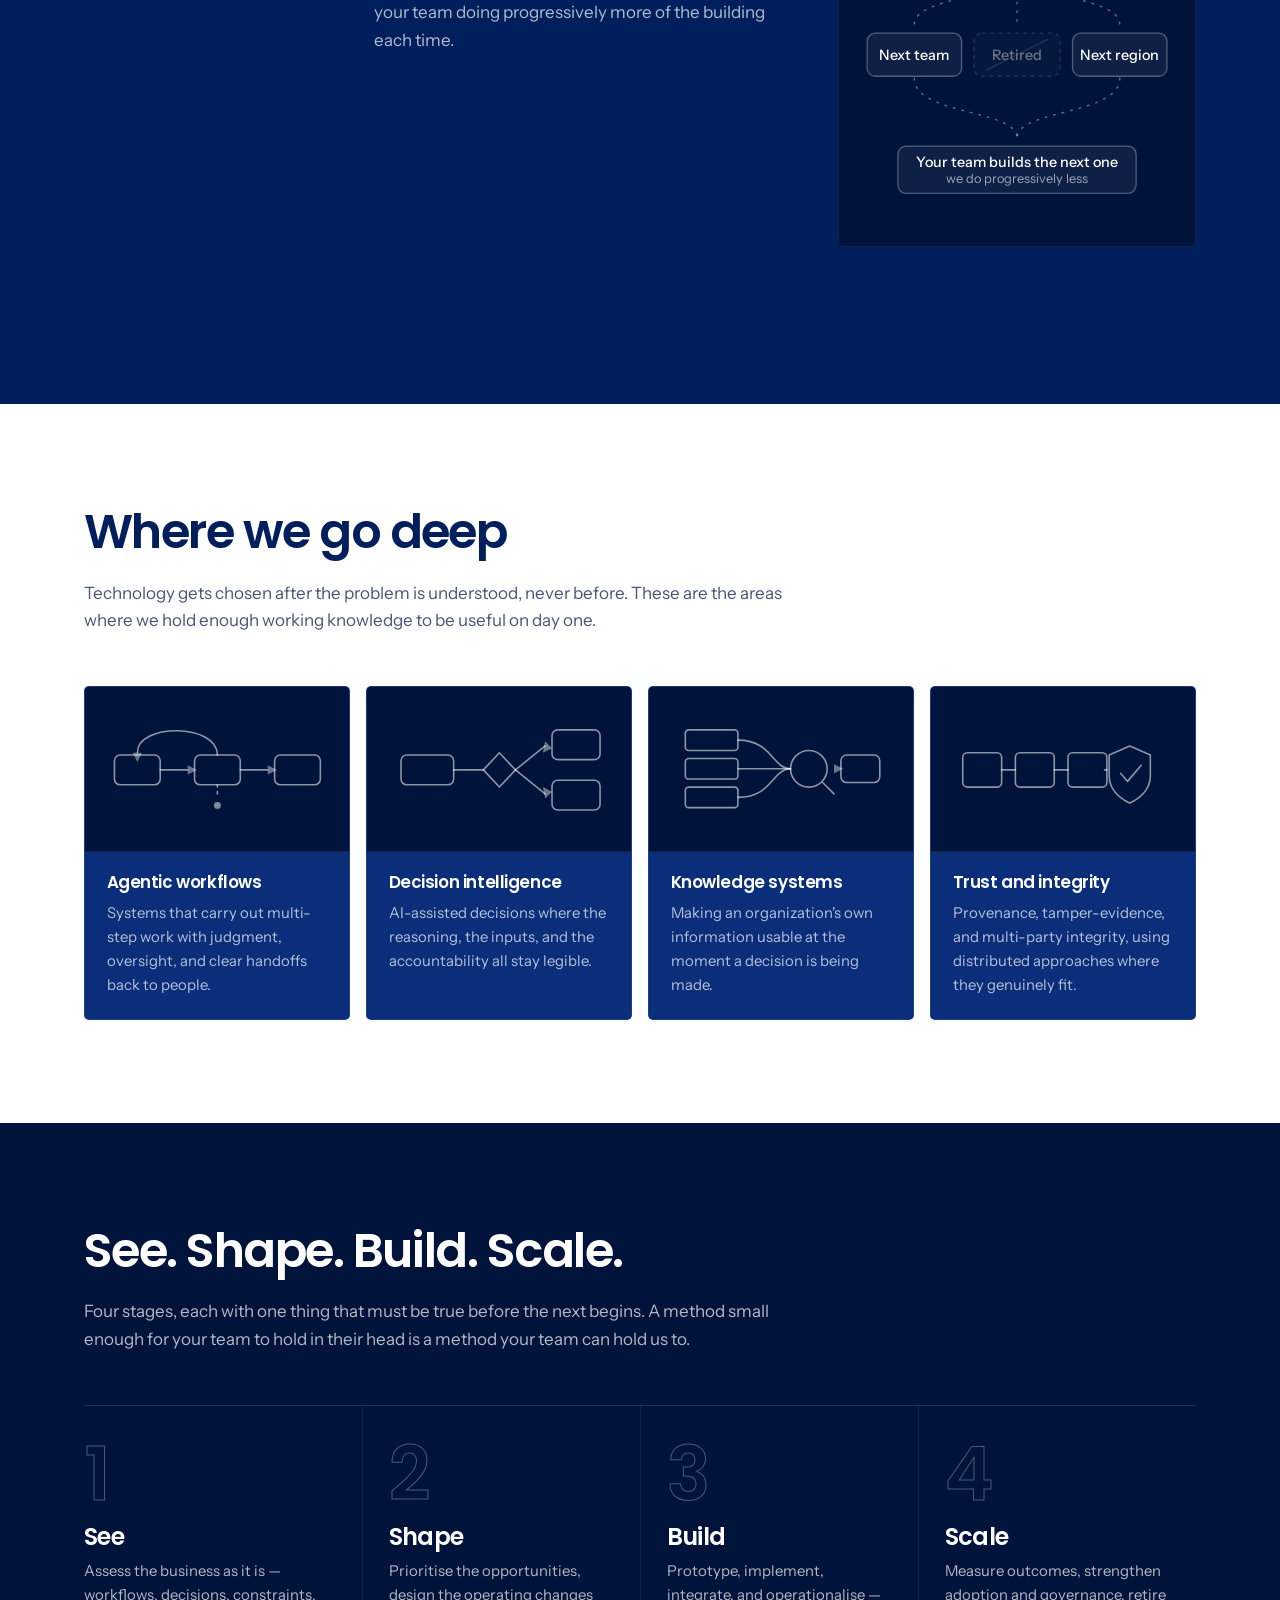
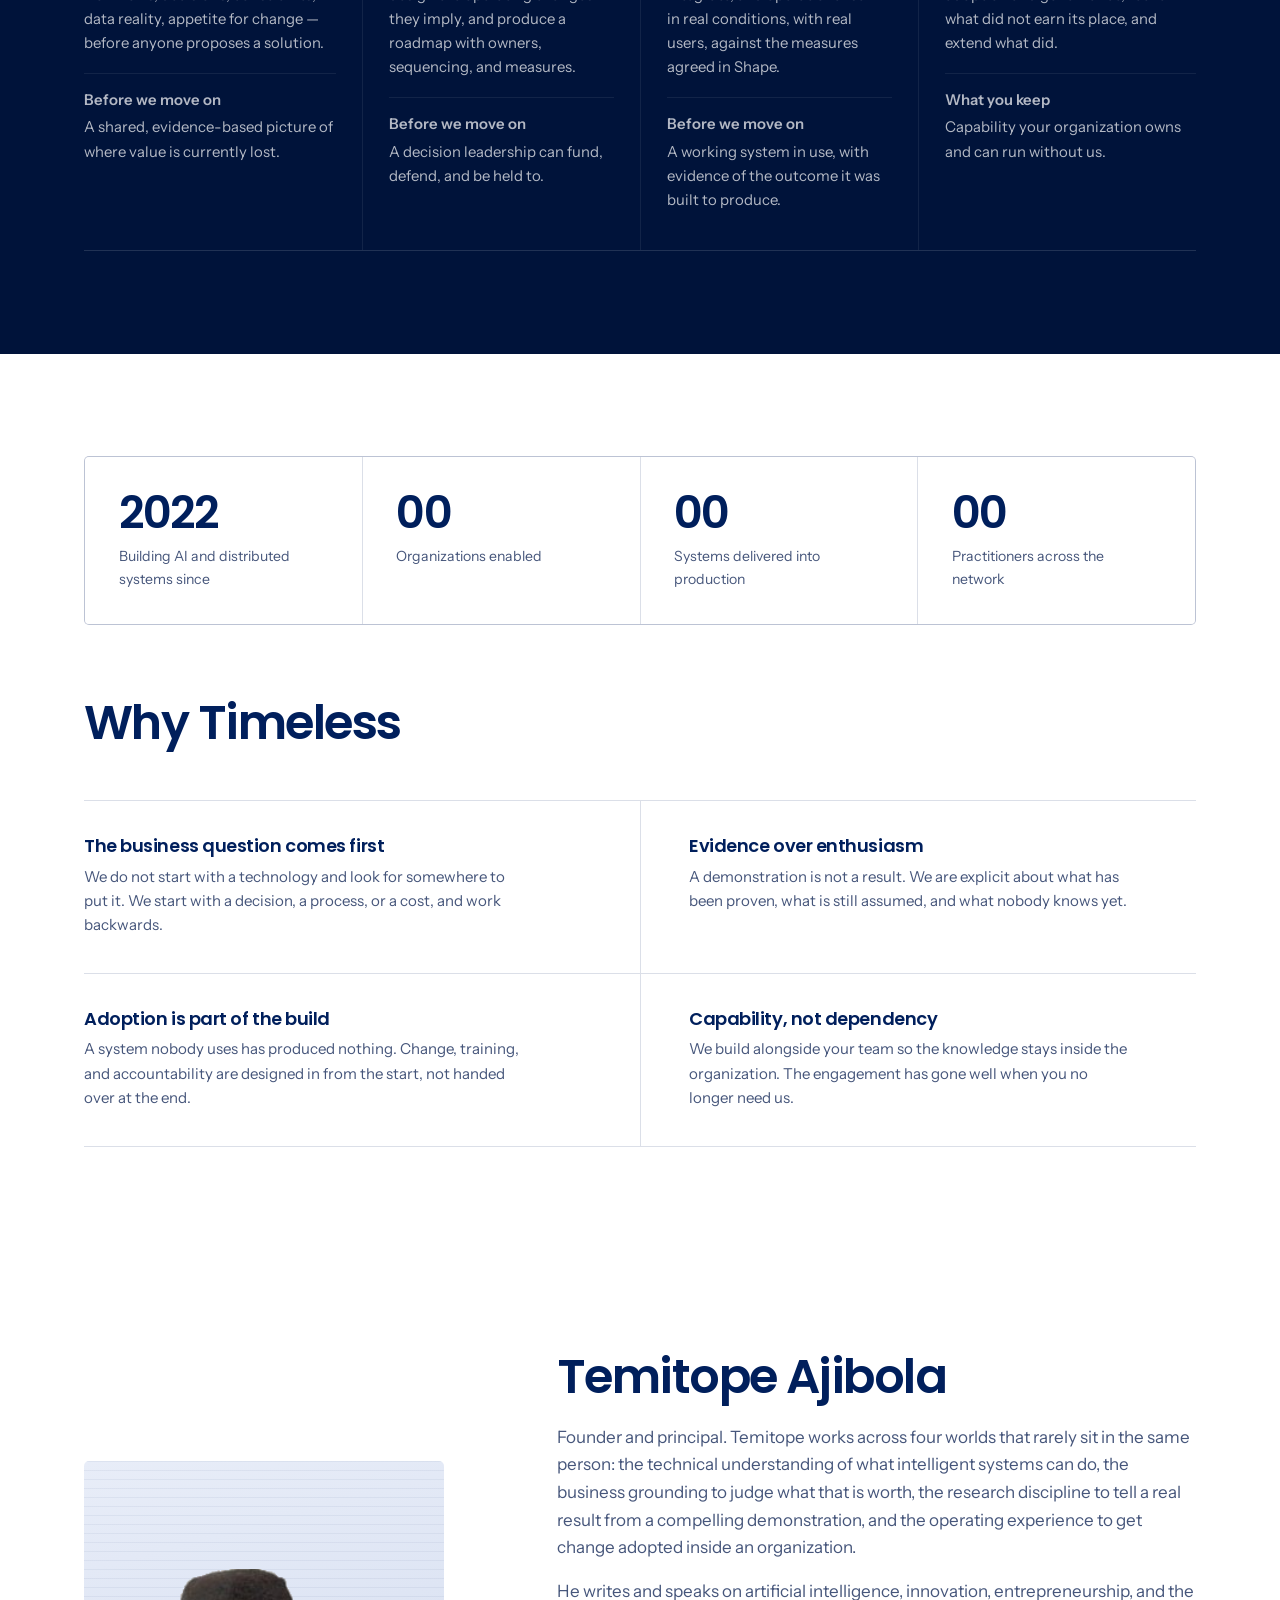
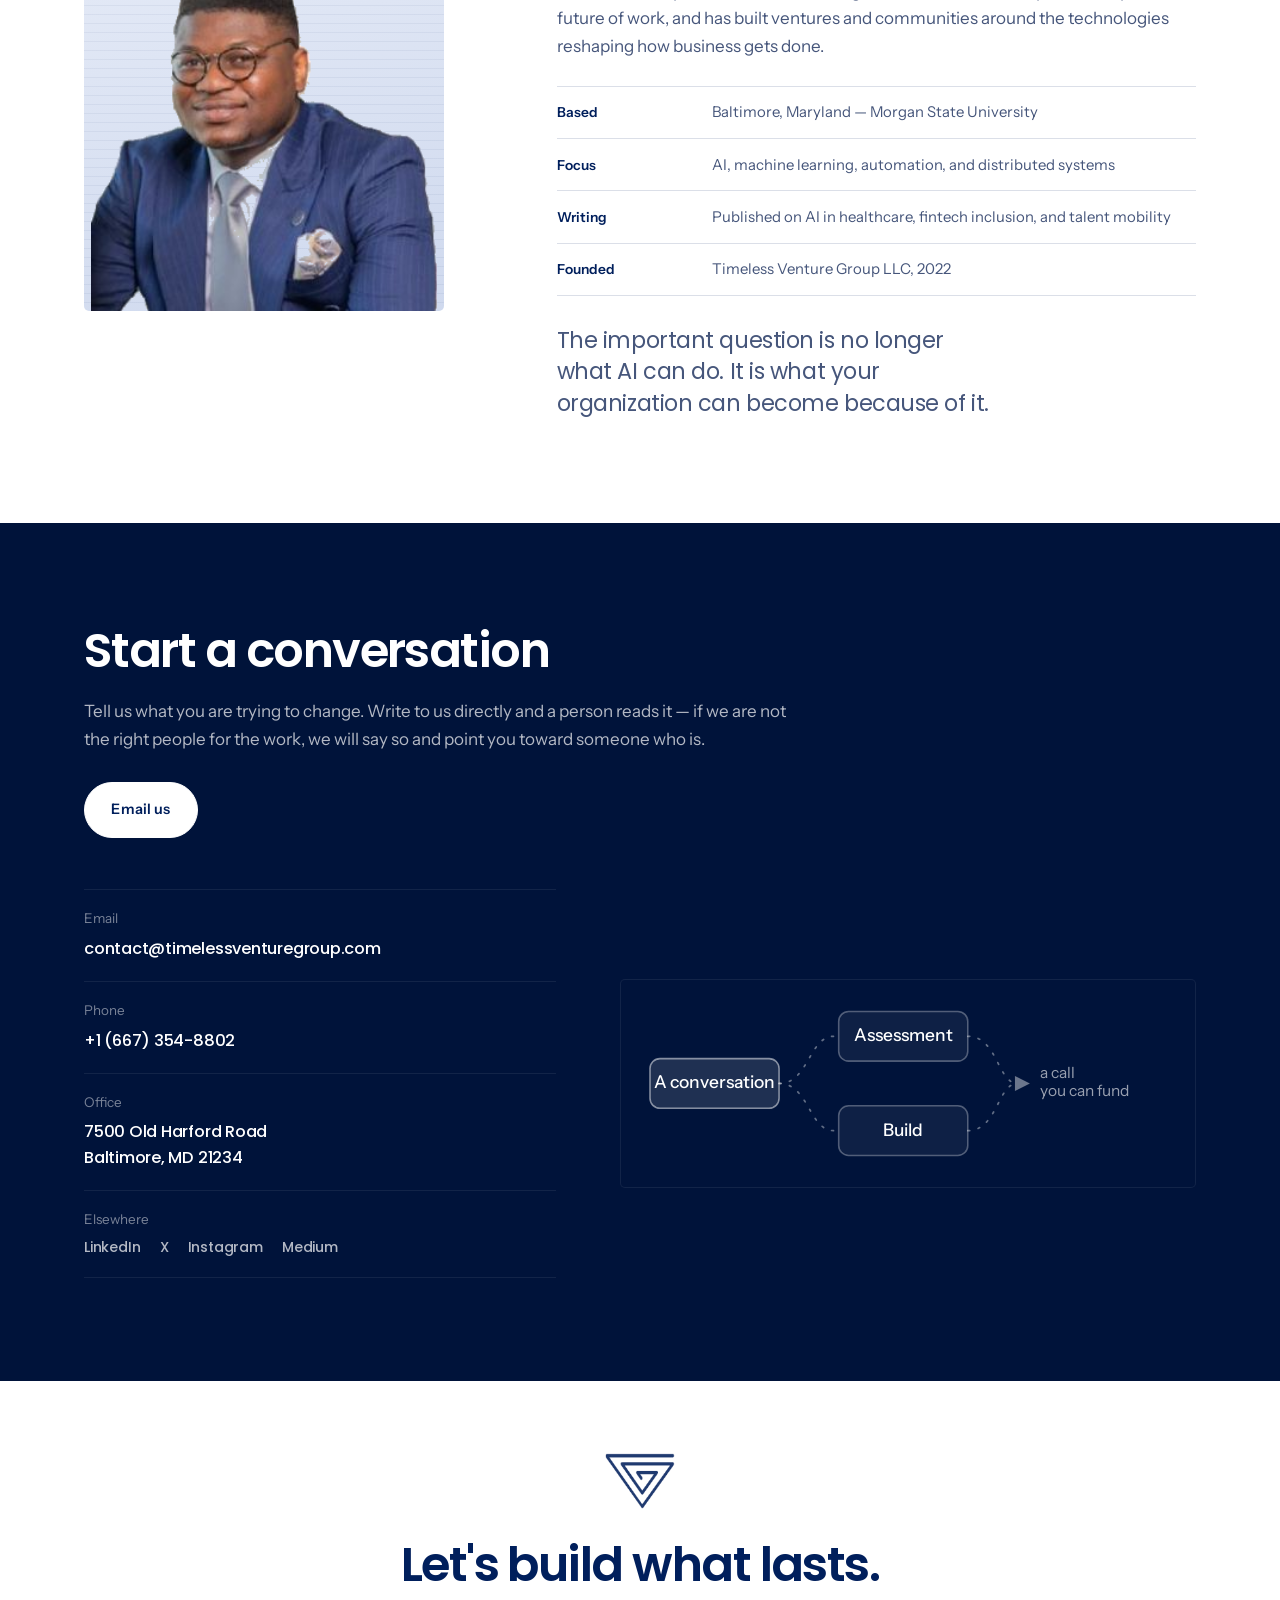
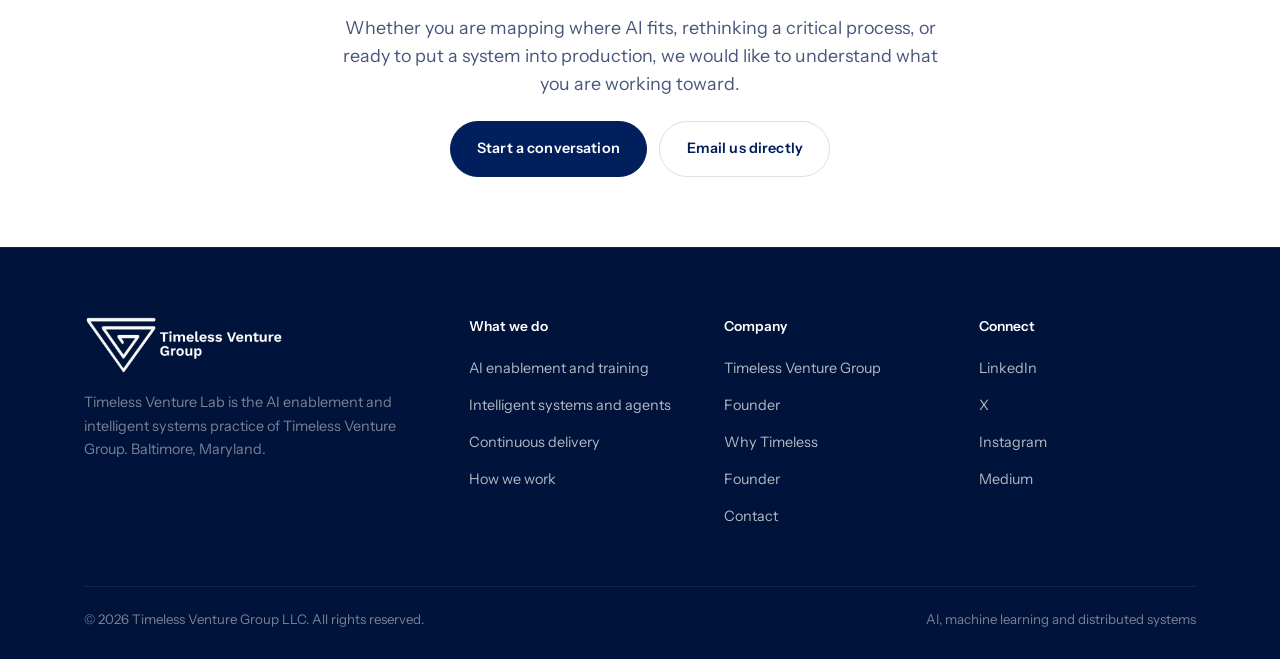
==== commit 0effd3cb: "update" ====
--- a/lab.html
+++ b/lab.html
@@ -446,8 +446,8 @@
       <a href="index.html">Home</a>
       <a href="#what">What we do</a>
       <a href="#how">How we work</a>
+      <a href="#proof">Why us</a>
       <a href="#founder">Founder</a>
-      <a href="#proof">Why us</a>
       <a href="#contact">Contact</a>
       <a href="lab.html" aria-current="page">The Lab</a>
     </nav>
@@ -463,8 +463,8 @@
     <a href="index.html">Home</a>
     <a href="#what">What we do</a>
     <a href="#how">How we work</a>
+    <a href="#proof">Why us</a>
     <a href="#founder">Founder</a>
-    <a href="#proof">Why us</a>
     <a href="#contact">Contact</a>
     <a href="lab.html" aria-current="page">The Lab</a>
     <a class="btn btn--solid" href="#contact">Start a conversation</a>
@@ -828,6 +828,54 @@
     </div>
   </section>
 
+
+  <!-- ===================== NUMBERS + WHY ===================== -->
+  <section class="band paper" id="proof">
+    <div class="wrap">
+      <!-- EDIT ME — replace the three "00" values with real, defensible figures.
+           If a number cannot be substantiated, delete that tile rather than round up. -->
+      <div class="nums">
+        <div class="num">
+          <div class="num__v">2022</div>
+          <p class="num__l">Building AI and distributed systems since</p>
+        </div>
+        <div class="num">
+          <div class="num__v">00</div>
+          <p class="num__l">Organizations enabled</p>
+        </div>
+        <div class="num">
+          <div class="num__v">00</div>
+          <p class="num__l">Systems delivered into production</p>
+        </div>
+        <div class="num">
+          <div class="num__v">00</div>
+          <p class="num__l">Practitioners across the network</p>
+        </div>
+      </div>
+
+      <div class="shead" style="margin-top:clamp(3rem,6vw,4.5rem)">
+        <h2 class="t-1">Why Timeless</h2>
+      </div>
+      <div class="why">
+        <div class="why__item">
+          <h3>The business question comes first</h3>
+          <p>We do not start with a technology and look for somewhere to put it. We start with a decision, a process, or a cost, and work backwards.</p>
+        </div>
+        <div class="why__item">
+          <h3>Evidence over enthusiasm</h3>
+          <p>A demonstration is not a result. We are explicit about what has been proven, what is still assumed, and what nobody knows yet.</p>
+        </div>
+        <div class="why__item">
+          <h3>Adoption is part of the build</h3>
+          <p>A system nobody uses has produced nothing. Change, training, and accountability are designed in from the start, not handed over at the end.</p>
+        </div>
+        <div class="why__item">
+          <h3>Capability, not dependency</h3>
+          <p>We build alongside your team so the knowledge stays inside the organization. The engagement has gone well when you no longer need us.</p>
+        </div>
+      </div>
+    </div>
+  </section>
   <!-- ===================== FOUNDER ===================== -->
   <section class="band paper" id="founder">
     <div class="wrap">
@@ -846,54 +894,6 @@
             <li><b>Founded</b><span>Timeless Venture Group LLC, 2022</span></li>
           </ul>
           <p class="pullquote">The important question is no longer what AI can do. It is what your organization can become because of it.</p>
-        </div>
-      </div>
-    </div>
-  </section>
-
-  <!-- ===================== NUMBERS + WHY ===================== -->
-  <section class="band paper" id="proof">
-    <div class="wrap">
-      <!-- EDIT ME — replace the three "00" values with real, defensible figures.
-           If a number cannot be substantiated, delete that tile rather than round up. -->
-      <div class="nums">
-        <div class="num">
-          <div class="num__v">2022</div>
-          <p class="num__l">Building AI and distributed systems since</p>
-        </div>
-        <div class="num">
-          <div class="num__v">00</div>
-          <p class="num__l">Organizations enabled</p>
-        </div>
-        <div class="num">
-          <div class="num__v">00</div>
-          <p class="num__l">Systems delivered into production</p>
-        </div>
-        <div class="num">
-          <div class="num__v">00</div>
-          <p class="num__l">Practitioners across the network</p>
-        </div>
-      </div>
-
-      <div class="shead" style="margin-top:clamp(3rem,6vw,4.5rem)">
-        <h2 class="t-1">Why Timeless</h2>
-      </div>
-      <div class="why">
-        <div class="why__item">
-          <h3>The business question comes first</h3>
-          <p>We do not start with a technology and look for somewhere to put it. We start with a decision, a process, or a cost, and work backwards.</p>
-        </div>
-        <div class="why__item">
-          <h3>Evidence over enthusiasm</h3>
-          <p>A demonstration is not a result. We are explicit about what has been proven, what is still assumed, and what nobody knows yet.</p>
-        </div>
-        <div class="why__item">
-          <h3>Adoption is part of the build</h3>
-          <p>A system nobody uses has produced nothing. Change, training, and accountability are designed in from the start, not handed over at the end.</p>
-        </div>
-        <div class="why__item">
-          <h3>Capability, not dependency</h3>
-          <p>We build alongside your team so the knowledge stays inside the organization. The engagement has gone well when you no longer need us.</p>
         </div>
       </div>
     </div>
@@ -994,6 +994,7 @@
           <li><a href="index.html">Timeless Venture Group</a></li>
           <li><a href="#founder">Founder</a></li>
           <li><a href="#proof">Why Timeless</a></li>
+          <li><a href="#founder">Founder</a></li>
           <li><a href="#contact">Contact</a></li>
         </ul>
       </div>
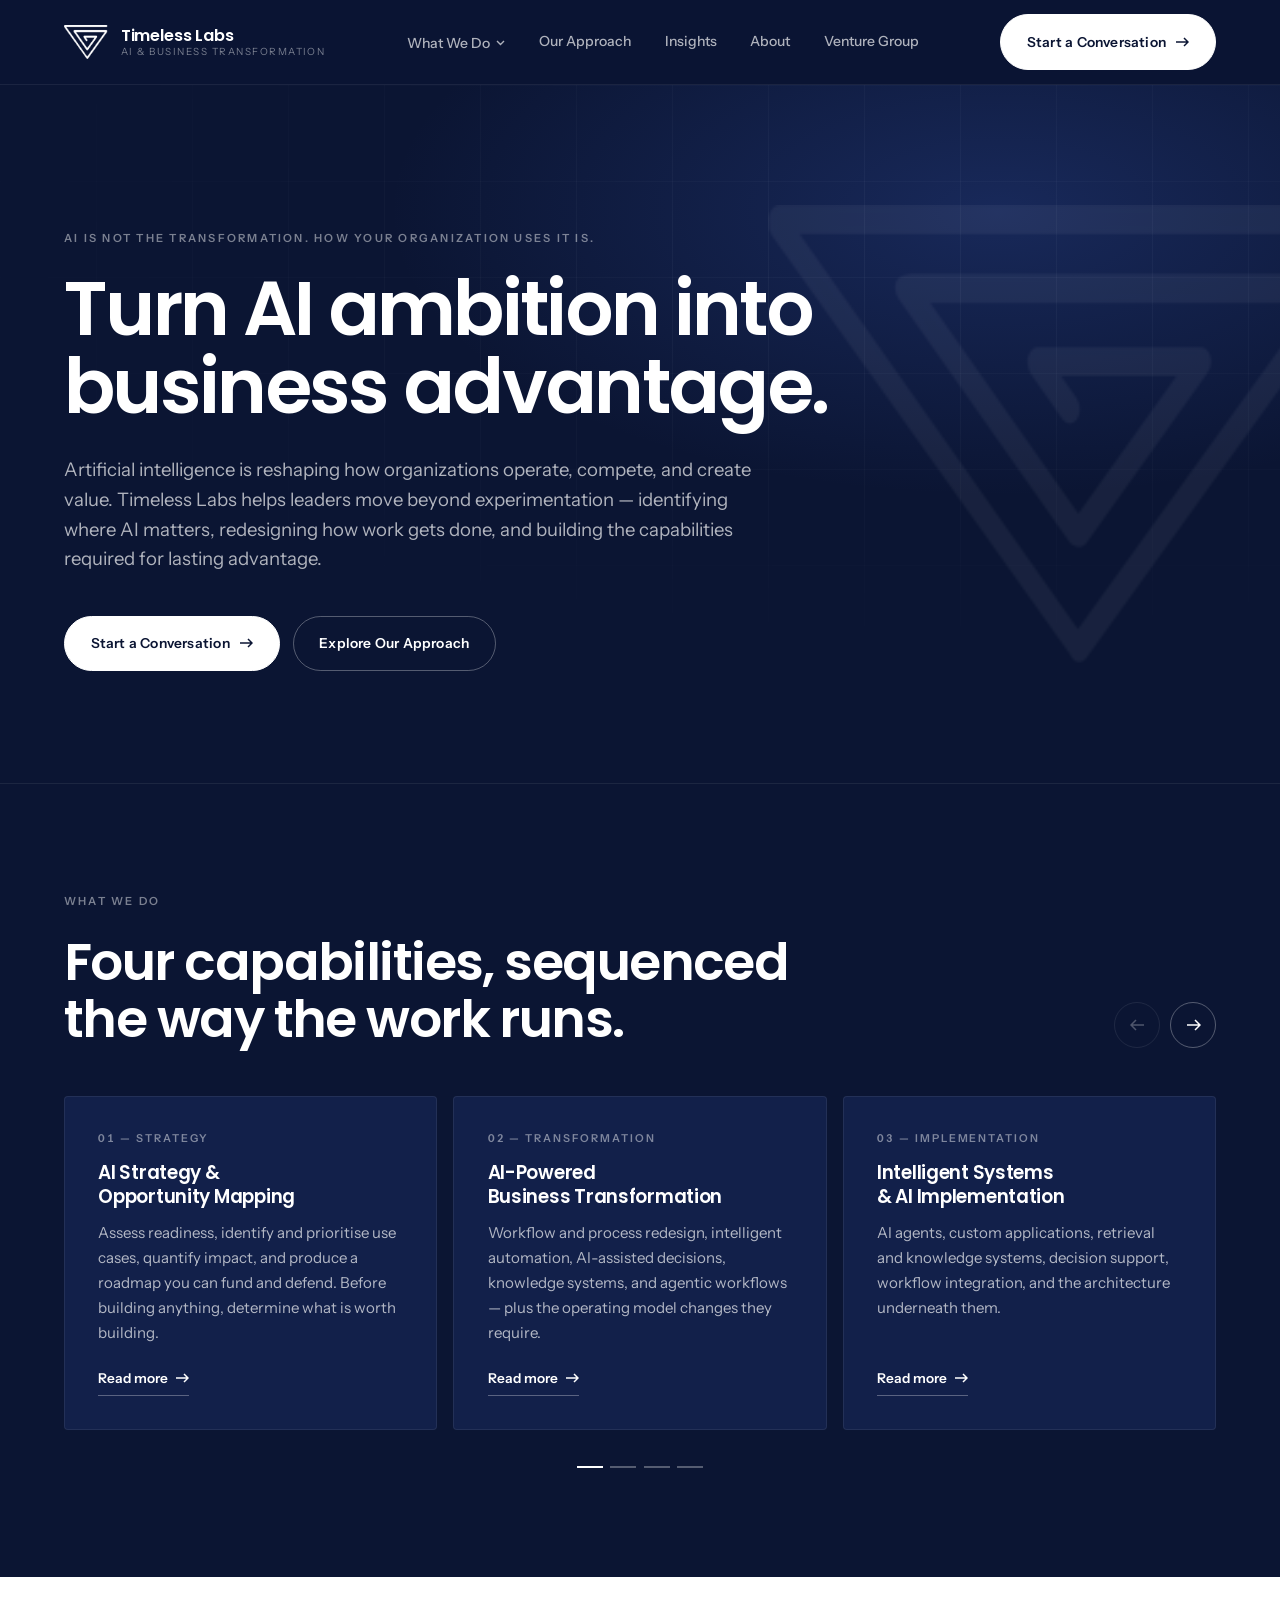
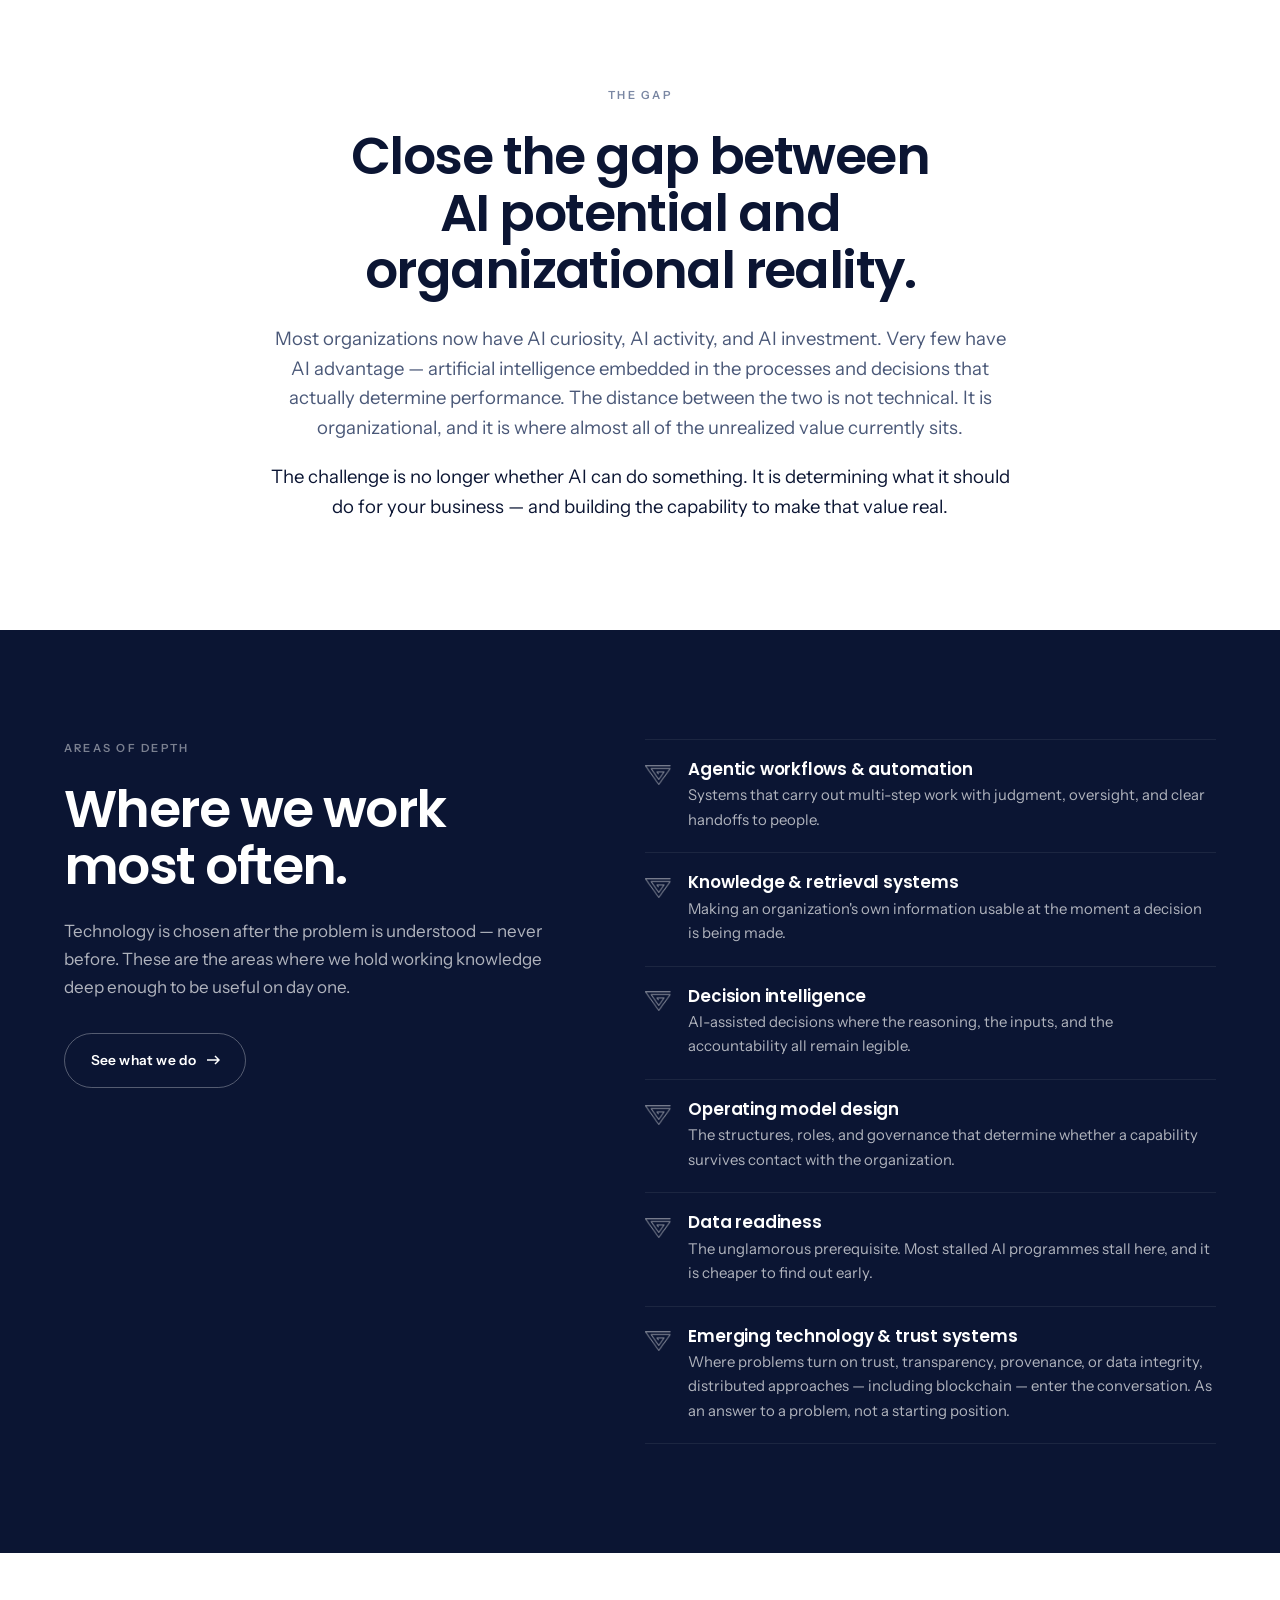
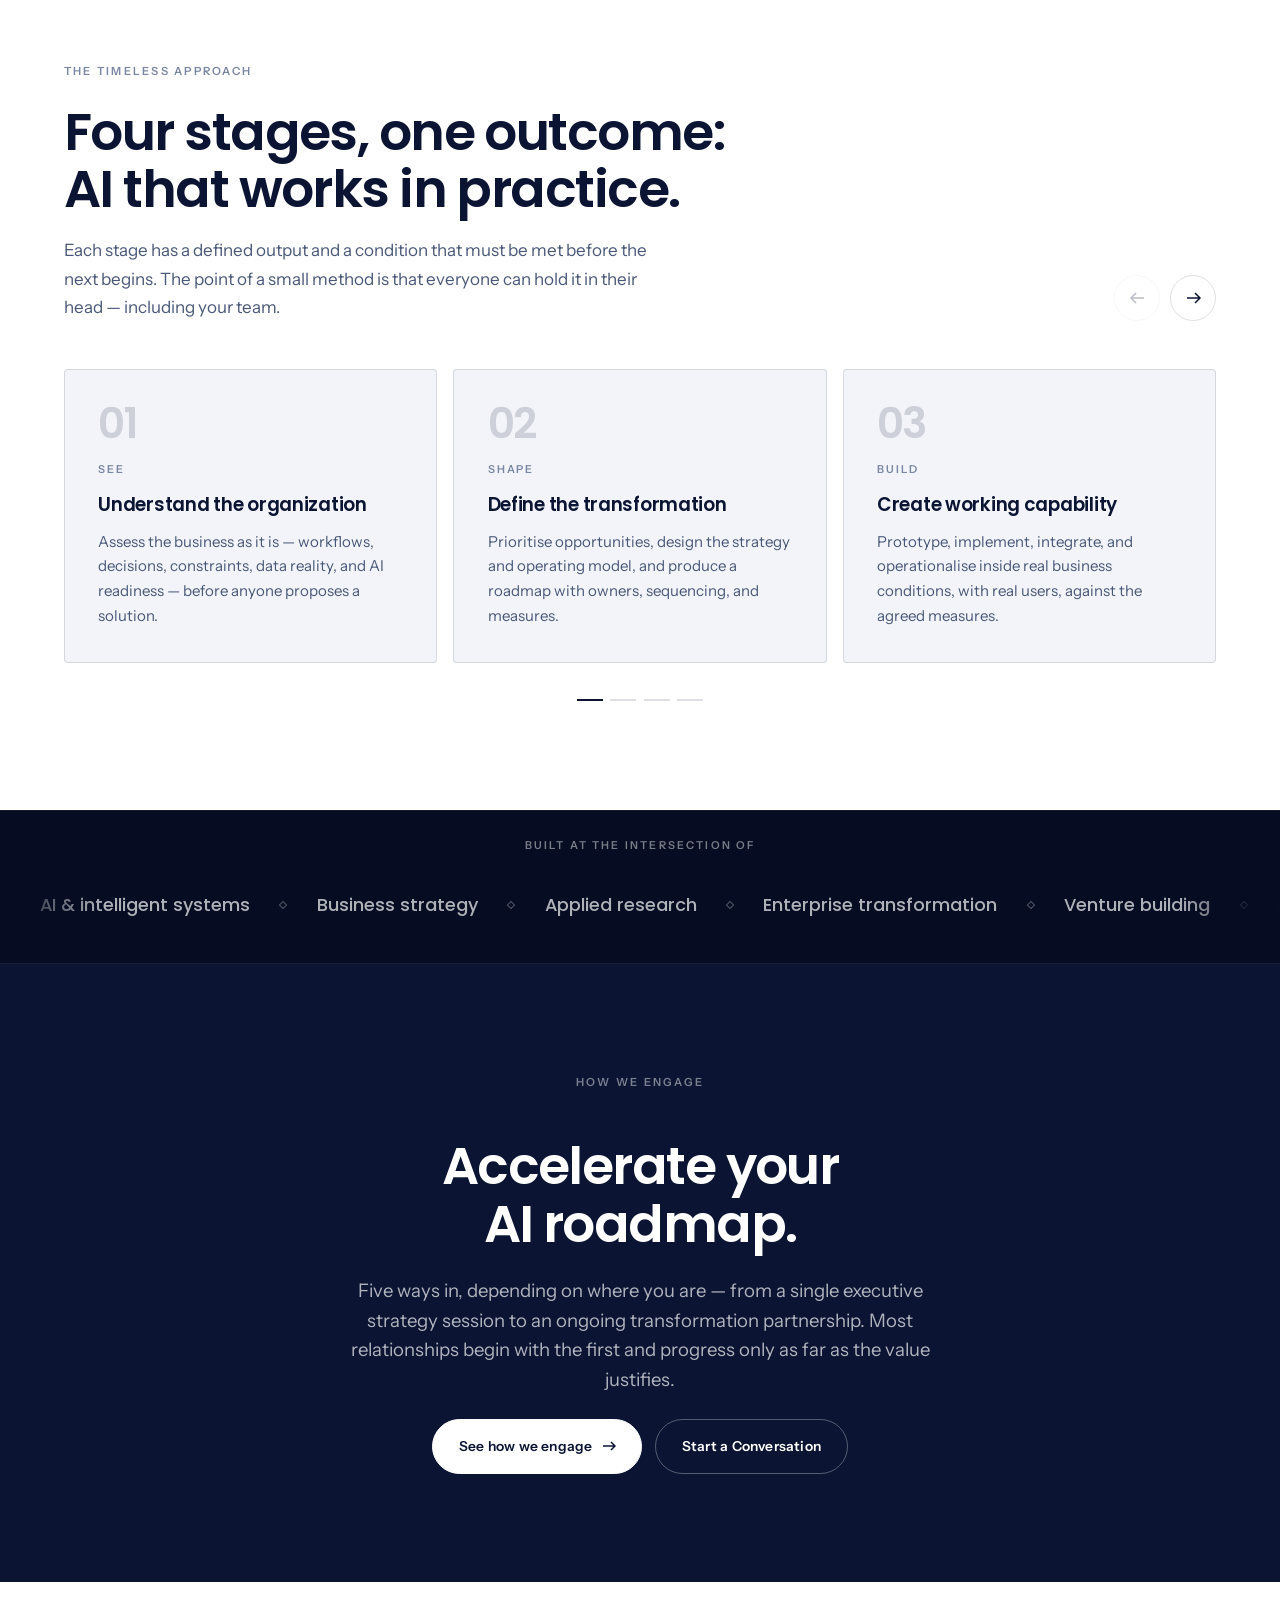
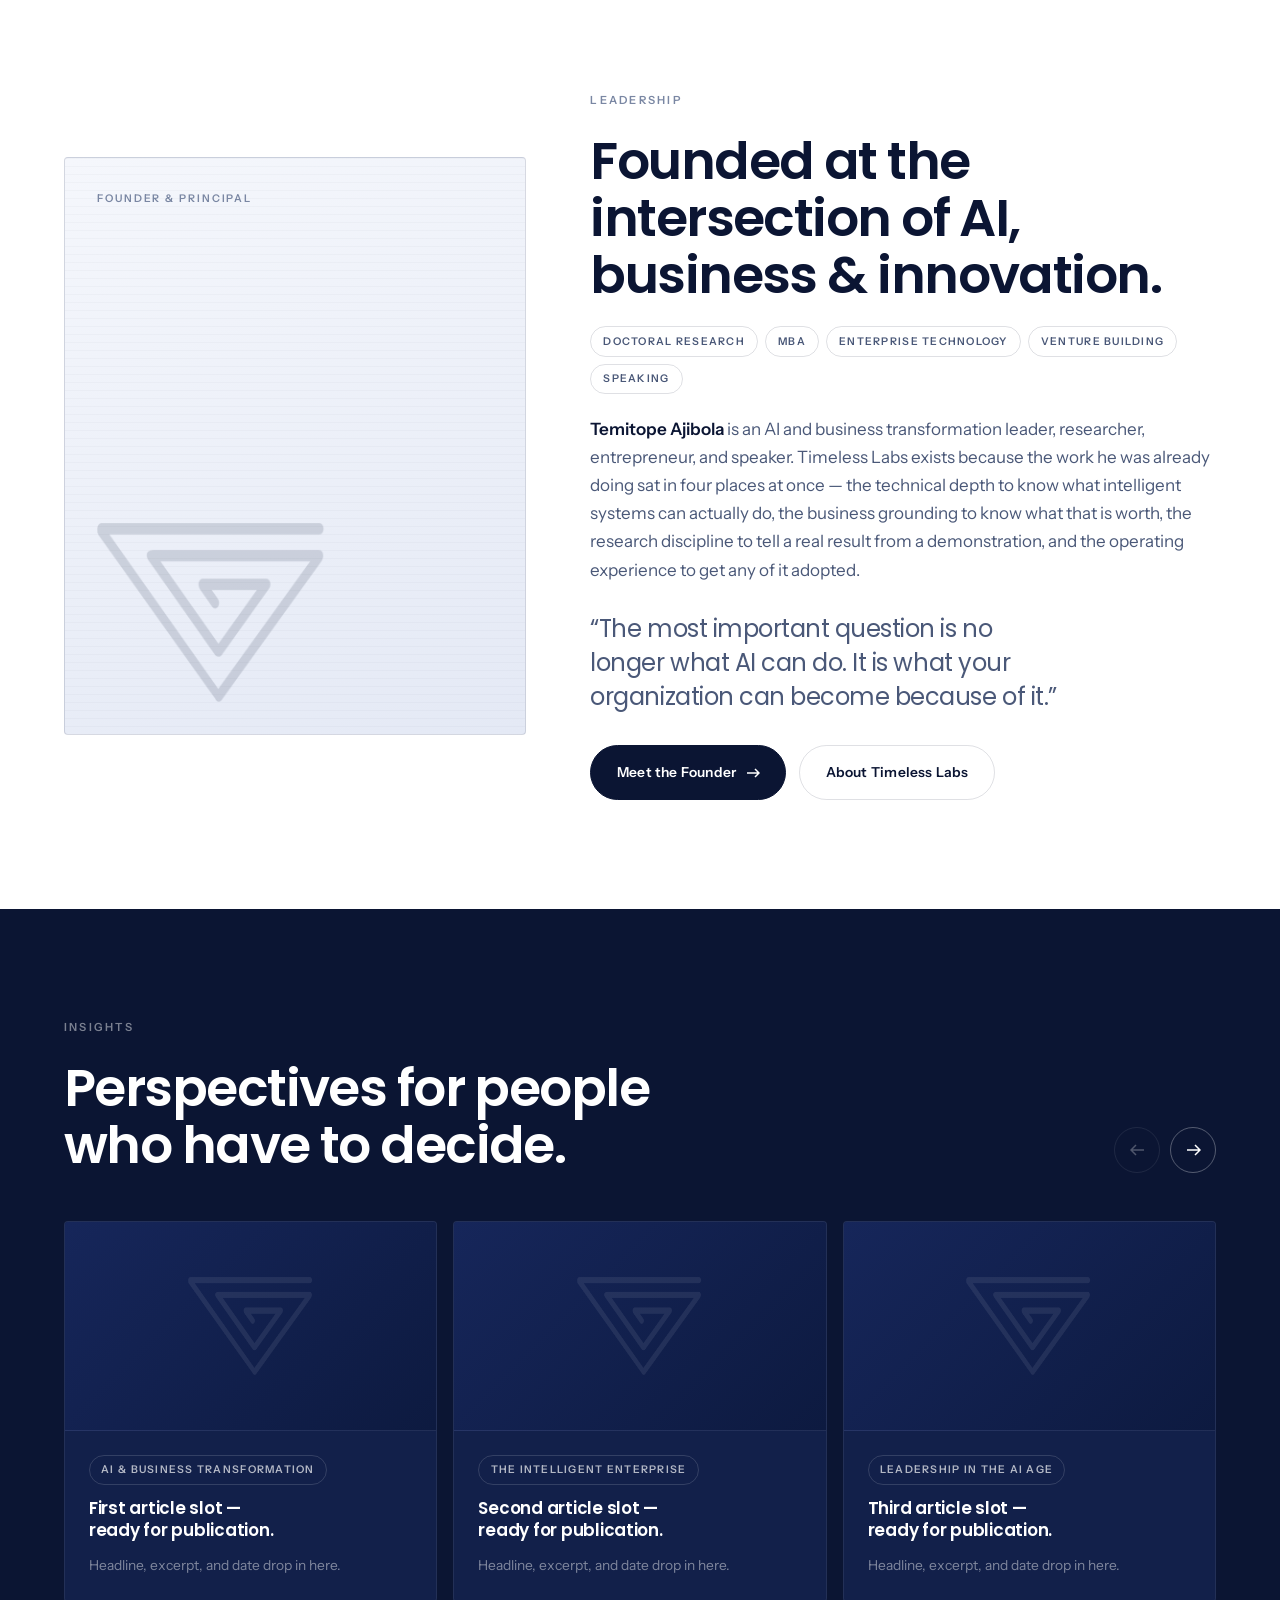
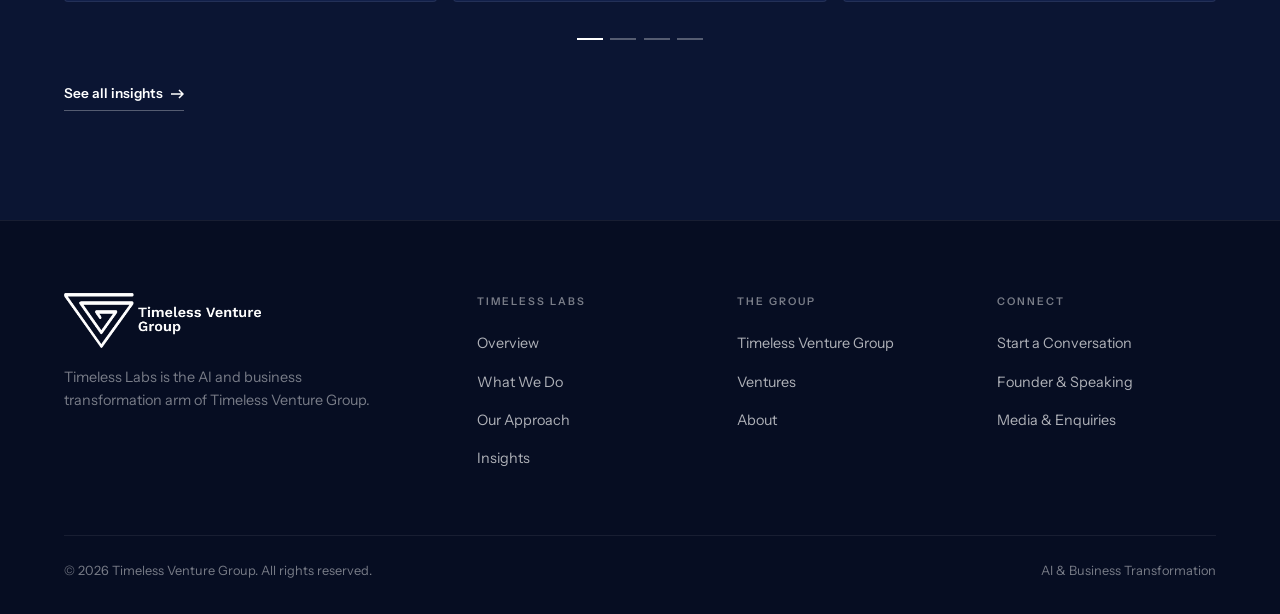
==== commit 7e555dad: "update" ====
--- a/lab.html
+++ b/lab.html
@@ -3,57 +3,47 @@
 <head>
 <meta charset="utf-8">
 <meta name="viewport" content="width=device-width, initial-scale=1">
-<title>Timeless Venture Lab — AI enablement and intelligent systems</title>
-<meta name="description" content="Timeless Venture Group helps organizations move from AI curiosity to AI capability — building team fluency and deploying intelligent systems that run in production, not in a pilot.">
-
+<title>Timeless Labs</title>
+<meta name="description" content="Timeless Labs is an AI and business transformation firm. We help organizations turn AI ambition into operating advantage — from strategy through implementation.">
 <link rel="icon" href="assets/img/TGV 1.png">
 <link rel="apple-touch-icon" href="assets/img/TGV 1.png">
-
-<meta property="og:title" content="Timeless Venture Lab">
-<meta property="og:description" content="AI enablement and intelligent systems for organizations that need them to work in production.">
-<meta property="og:image" content="assets/img/logo-lockup-navy.png">
-<meta property="og:type" content="website">
-<meta property="og:url" content="https://timelessventuregroup.com/lab.html">
-
 <link rel="preconnect" href="https://fonts.googleapis.com">
 <link rel="preconnect" href="https://fonts.gstatic.com" crossorigin>
-<link rel="stylesheet" href="https://fonts.googleapis.com/css2?family=Poppins:wght@400;500;600&family=Instrument+Sans:wght@400;500;600&display=swap">
-
+<link rel="stylesheet" href="https://fonts.googleapis.com/css2?family=Poppins:wght@400;500;600;700&family=Instrument+Sans:wght@400;500;600&display=swap">
 <style>
-/* ==========================================================================
-   TIMELESS VENTURE GROUP
-   Two-tone identity built from the logo artwork (#001F5C).
-   Stock illustration is duotoned to the brand navy so mixed source imagery
-   reads as one palette; photographs of people stay in full colour.
-   Self-contained — no Bootstrap, AOS, Swiper, Boxicons or jQuery.
-   ========================================================================== */
+/* ============================================================
+   TIMELESS — deep navy & white
+   Two-colour identity. No accent hue: emphasis comes from
+   inversion (navy ground / white ground) and weight.
+   Single committed visual world; every colour painted explicitly.
+   ============================================================ */
 :root{
-  --ink:        #001F5C;
-  --ink-deep:   #00133A;
-  --ink-raised: #0A2E7A;
-  --ink-hover:  #103A93;
-
-  --rule:       rgba(255,255,255,.13);
-  --rule-soft:  rgba(255,255,255,.07);
-  --rule-firm:  rgba(255,255,255,.30);
-
-  --w:      #FFFFFF;
-  --w-mid:  rgba(255,255,255,.70);
-  --w-low:  rgba(255,255,255,.47);
+  --navy:        #0B1533;
+  --navy-deep:   #060D22;
+  --navy-raised: #12204A;
+  --navy-soft:   #1A2B5E;
+
+  --line:      rgba(255,255,255,.14);
+  --line-soft: rgba(255,255,255,.07);
+  --line-firm: rgba(255,255,255,.30);
+
+  --white:  #FFFFFF;
+  --w-mid:  rgba(255,255,255,.68);
+  --w-low:  rgba(255,255,255,.46);
 
   --paper:      #FFFFFF;
-  --paper-alt:  #F1F4FA;
-  --paper-ink:  #001F5C;
-  --paper-mid:  #46567B;
-  --paper-low:  #7784A4;
-  --paper-rule: rgba(0,31,92,.14);
-
-  --display: "Poppins", "Helvetica Neue", Arial, sans-serif;
-  --body:    "Instrument Sans", "Helvetica Neue", Arial, sans-serif;
-
-  --wrap: 1240px;
-  --pad:  clamp(1.25rem, 5vw, 4rem);
-  --gap:  clamp(4rem, 8vw, 7.5rem);
+  --paper-alt:  #F2F4F9;
+  --paper-ink:  #0B1533;
+  --paper-mid:  #4A5878;
+  --paper-low:  #7A87A3;
+  --paper-line: rgba(11,21,51,.13);
+
+  --f-display: "Poppins", "Helvetica Neue", Arial, sans-serif;
+  --f-body:    "Instrument Sans", "Helvetica Neue", Arial, sans-serif;
+
+  --wrap: 1280px;
+  --pad: clamp(1.25rem, 5vw, 4rem);
+  --sec: clamp(4.25rem, 8.5vw, 8rem);
 }
 
 *,*::before,*::after{box-sizing:border-box}
@@ -61,956 +51,1305 @@
 @media (prefers-reduced-motion: reduce){html{scroll-behavior:auto}}
 
 body{
-  margin:0; background:var(--ink); color:var(--w);
-  font-family:var(--body); font-size:1.0625rem; line-height:1.62; font-weight:400;
+  margin:0; background:var(--navy); color:var(--white);
+  font-family:var(--f-body); font-size:1.0625rem; line-height:1.65; font-weight:400;
   -webkit-font-smoothing:antialiased; overflow-x:hidden;
 }
 img{max-width:100%; display:block}
 a{color:inherit}
-:focus-visible{outline:2px solid var(--w); outline-offset:3px; border-radius:2px}
+:focus-visible{outline:2px solid var(--white); outline-offset:3px; border-radius:2px}
 .paper :focus-visible{outline-color:var(--paper-ink)}
 
-h1,h2,h3,h4{font-family:var(--display); font-weight:600; line-height:1.08; letter-spacing:-.025em; margin:0; text-wrap:balance}
+h1,h2,h3,h4{font-family:var(--f-display); font-weight:600; line-height:1.1; letter-spacing:-.02em; margin:0; text-wrap:balance}
 p{margin:0}
-.skip{position:absolute; left:-9999px}
-.skip:focus{left:var(--pad); top:.6rem; z-index:200; background:var(--w); color:var(--ink); padding:.6rem 1rem; border-radius:3px}
+
+/* ---------- logo (single mask asset, colour from currentColor) ---------- */
+.logo{
+  display:block; background-color:currentColor;
+  -webkit-mask-repeat:no-repeat; mask-repeat:no-repeat;
+  -webkit-mask-size:contain; mask-size:contain;
+  -webkit-mask-position:left center; mask-position:left center;
+}
+.logo--full{
+  -webkit-mask-image:url("assets/img/tvg-logo-full.png"); mask-image:url("assets/img/tvg-logo-full.png");
+  width:198px; height:55px;
+}
+.logo--mark{
+  -webkit-mask-image:url("assets/img/tvg-logo-mark.png"); mask-image:url("assets/img/tvg-logo-mark.png");
+  width:44px; height:34px; flex:none;
+}
+@media (max-width:540px){.logo--full{width:154px; height:43px}}
 
 /* ---------- primitives ---------- */
-.wrap{max-width:var(--wrap); margin-inline:auto; padding-inline:var(--pad)}
-.band{padding-block:var(--gap); position:relative}
-.band--short{padding-block:clamp(2.75rem,5.5vw,4.5rem)}
-
-.t-hero{font-size:clamp(2.6rem, 6.4vw, 5.1rem); letter-spacing:-.04em; line-height:1}
-.t-1{font-size:clamp(1.9rem, 4vw, 3rem); letter-spacing:-.032em}
-.t-2{font-size:clamp(1.3rem, 2.2vw, 1.8rem); letter-spacing:-.024em}
-
-.lede{font-size:clamp(1.05rem,1.4vw,1.22rem); line-height:1.58; color:var(--w-mid); max-width:56ch}
-.copy{color:var(--w-mid); max-width:64ch}
-.copy + .copy{margin-top:1rem}
-.paper .lede,.paper .copy,.paper p{color:var(--paper-mid)}
-.head-copy{margin-top:1.35rem}
-
-/* ---------- imagery treatments ---------- */
-/* duotone: illustration sourced from mixed palettes is flattened onto navy */
-.duo{background:var(--ink-deep); overflow:hidden; border-radius:5px; border:1px solid var(--rule-soft)}
-.duo img{width:100%; height:100%; object-fit:cover; mix-blend-mode:luminosity; filter:contrast(1.05); opacity:.94}
-.paper .duo{background:var(--ink); border-color:var(--paper-rule)}
-/* photographs of people keep their own colour */
-.photo{overflow:hidden; border-radius:5px; border:1px solid var(--rule-soft); background:var(--ink-deep)}
-.paper .photo{border-color:var(--paper-rule); background:var(--paper-alt)}
-.photo img{width:100%; height:100%; object-fit:cover}
-
-
-/* ---------- diagrams -----------------------------------------------------
-   One stroke system, themed by the ground it sits on. Everything is drawn
-   with currentColor so a diagram works on navy and on paper unchanged. */
-.dgwrap{color:var(--w); width:100%; display:flex; align-items:center; justify-content:center}
-.paper .dgwrap{color:var(--paper-ink)}
-.dg{width:100%; height:auto; display:block; font-family:var(--body)}
-.dg .arc{fill:none; stroke:currentColor; stroke-opacity:.38; stroke-width:1.4;
-         stroke-dasharray:1.5 7; stroke-linecap:round}
-.dg .ln{fill:none; stroke:currentColor; stroke-opacity:.3; stroke-width:1.25}
-.dg .box{fill:rgba(255,255,255,.055); stroke:currentColor; stroke-opacity:.3; stroke-width:1.25}
-.paper .dg .box{fill:#F1F4FA; stroke-opacity:.3}
-.dg .hub{fill:rgba(255,255,255,.05); stroke:currentColor; stroke-opacity:.26; stroke-width:1.25}
-.paper .dg .hub{fill:#EAF0FA; stroke-opacity:.28}
-.dg .key{fill:rgba(255,255,255,.12); stroke:currentColor; stroke-opacity:.5; stroke-width:1.25}
-.paper .dg .key{fill:#E2E9F7; stroke-opacity:.4}
-.dg .lbl{fill:currentColor; font-size:15.5px; font-weight:500; letter-spacing:-.005em}
-.dg .lbl-s{fill:currentColor; font-size:14px; font-weight:500}
-.dg .sub{fill:currentColor; fill-opacity:.6; font-size:12.5px; font-weight:400}
-.dg .glyph{fill:none; stroke:currentColor; stroke-opacity:.55; stroke-width:1.4;
-           stroke-linecap:round; stroke-linejoin:round}
-.dg .glyph-fill{fill:currentColor; fill-opacity:.5; stroke:none}
-.dg .head{fill:currentColor; fill-opacity:.42}
-
-.orbit{max-width:640px; margin-inline:auto}
-.path__dg{padding:clamp(1rem,2vw,1.5rem); border:1px solid var(--rule-soft);
-          border-radius:5px; background:var(--ink-deep)}
-.tile__dg{aspect-ratio:16/10; background:var(--ink-deep); border-bottom:1px solid var(--rule-soft);
-          display:flex; align-items:center; justify-content:center; padding:1.1rem; color:var(--w)}
-.paper .tile__dg{color:var(--w)}
-
-/* ---------- buttons & links ---------- */
-.btn{
-  display:inline-flex; align-items:center; gap:.6rem; text-decoration:none; cursor:pointer;
-  font-family:var(--body); font-size:.9rem; font-weight:600; letter-spacing:.01em;
-  padding:.95rem 1.65rem; border-radius:100px; border:1px solid transparent;
-  transition:background-color .25s, border-color .25s, color .25s;
-}
-.btn--solid{background:var(--w); color:var(--ink); border-color:var(--w)}
-.btn--solid:hover{background:#D9E2F5; border-color:#D9E2F5}
-.btn--ghost{background:transparent; color:var(--w); border-color:var(--rule-firm)}
-.btn--ghost:hover{border-color:var(--w); background:rgba(255,255,255,.07)}
-.btn--ink{background:var(--ink); color:var(--w); border-color:var(--ink)}
-.btn--ink:hover{background:var(--ink-hover); border-color:var(--ink-hover)}
-.btn--ink-ghost{background:transparent; color:var(--paper-ink); border-color:var(--paper-rule)}
-.btn--ink-ghost:hover{border-color:var(--paper-ink)}
-.btns{display:flex; flex-wrap:wrap; gap:.75rem}
-
-.tlink{
-  display:inline-block; text-decoration:none; font-size:.88rem; font-weight:600; color:var(--w);
-  padding-bottom:.3rem; border-bottom:1px solid var(--rule-firm); transition:border-color .2s;
-}
-.tlink:hover{border-color:var(--w)}
-.paper .tlink{color:var(--paper-ink); border-bottom-color:var(--paper-rule)}
-.paper .tlink:hover{border-color:var(--paper-ink)}
+.container{max-width:var(--wrap); margin-inline:auto; padding-inline:var(--pad)}
+.section{padding-block:var(--sec); position:relative}
+.section--tight{padding-block:clamp(3rem,6vw,5rem)}
+
+.label{
+  font-family:var(--f-body); font-size:.7rem; font-weight:600; letter-spacing:.2em;
+  text-transform:uppercase; color:var(--w-low); margin:0 0 1.4rem; display:block;
+}
+.paper .label{color:var(--paper-low)}
+
+.t-hero{font-size:clamp(2.5rem, 6vw, 4.75rem); letter-spacing:-.035em; font-weight:600; line-height:1.03}
+.t-1{font-size:clamp(1.95rem, 4.2vw, 3.25rem); letter-spacing:-.03em}
+.t-2{font-size:clamp(1.35rem, 2.3vw, 1.9rem); letter-spacing:-.022em}
+.t-3{font-size:clamp(1.08rem, 1.5vw, 1.25rem); letter-spacing:-.012em; font-weight:600}
+
+.lede{font-size:clamp(1.05rem,1.45vw,1.24rem); line-height:1.6; color:var(--w-mid); max-width:58ch}
+.text{color:var(--w-mid); max-width:66ch}
+.text + .text{margin-top:1.05rem}
+.paper .lede,.paper .text,.paper p{color:var(--paper-mid)}
+
+.center{text-align:center; margin-inline:auto}
+.center .lede,.center .text{margin-inline:auto}
+
+/* ---------- buttons ---------- */
+.button{
+  display:inline-flex; align-items:center; gap:.65rem; text-decoration:none; cursor:pointer;
+  font-family:var(--f-body); font-size:.86rem; font-weight:600; letter-spacing:.015em;
+  padding:.95rem 1.6rem; border-radius:100px; border:1px solid transparent;
+  transition:background-color .28s, color .28s, border-color .28s;
+}
+.button svg{flex:none; transition:transform .28s}
+.button:hover svg{transform:translateX(4px)}
+.button--white{background:var(--white); color:var(--navy); border-color:var(--white)}
+.button--white:hover{background:#DCE3F2; border-color:#DCE3F2}
+.button--outline{background:transparent; color:var(--white); border-color:var(--line-firm)}
+.button--outline:hover{border-color:var(--white); background:rgba(255,255,255,.06)}
+.button--navy{background:var(--navy); color:var(--white); border-color:var(--navy)}
+.button--navy:hover{background:var(--navy-soft); border-color:var(--navy-soft)}
+.button--outline-navy{background:transparent; color:var(--paper-ink); border-color:var(--paper-line)}
+.button--outline-navy:hover{border-color:var(--paper-ink)}
+.buttons{display:flex; flex-wrap:wrap; gap:.8rem}
+.center .buttons{justify-content:center}
+
+.link{
+  display:inline-flex; align-items:center; gap:.5rem; text-decoration:none;
+  font-size:.85rem; font-weight:600; color:var(--white);
+  padding-bottom:.35rem; border-bottom:1px solid var(--line-firm);
+  transition:border-color .25s, color .25s;
+}
+.link:hover{border-color:var(--white)}
+.link svg{transition:transform .25s}
+.link:hover svg{transform:translateX(4px)}
+.paper .link{color:var(--paper-ink); border-bottom-color:var(--paper-line)}
+.paper .link:hover{border-color:var(--paper-ink)}
 
 /* ---------- header ---------- */
-.hdr{
-  position:sticky; top:0; z-index:90; background:rgba(0,31,92,.93);
-  backdrop-filter:blur(14px); -webkit-backdrop-filter:blur(14px);
-  border-bottom:1px solid var(--rule-soft);
-}
-.hdr__in{display:flex; align-items:center; justify-content:space-between; gap:1.5rem; height:80px}
-.hdr__logo{display:flex; align-items:center; gap:.75rem; flex:none; text-decoration:none}
-.hdr__unit{font-family:var(--display); font-size:.95rem; font-weight:600; letter-spacing:-.01em;
-           color:var(--w); padding-left:.75rem; border-left:1px solid var(--rule-firm); line-height:1}
-@media (max-width:560px){.hdr__unit{font-size:.85rem; padding-left:.6rem}}
-.hdr__logo img{width:186px; height:auto}
-@media (max-width:560px){.hdr__in{height:66px} .hdr__logo img{width:146px}}
-
-.hdr__nav{display:none; align-items:center; gap:1.3rem}
-@media (min-width:1280px){.hdr__nav{display:flex}}
-.hdr__nav a{font-size:.855rem; white-space:nowrap; font-weight:500; color:var(--w-mid); text-decoration:none; transition:color .2s}
-.hdr__nav a:hover{color:var(--w)}
-.hdr__nav a[aria-current="page"]{color:var(--w)}
-.hdr__cta{display:none; white-space:nowrap}
-@media (min-width:1280px){.hdr__cta{display:inline-flex}}
-
-.burger{
-  display:inline-flex; align-items:center; gap:.55rem; background:none; cursor:pointer;
-  border:1px solid var(--rule-firm); border-radius:100px; color:var(--w);
-  font-family:var(--body); font-size:.8rem; font-weight:600; padding:.6rem 1rem; flex:none;
-}
-@media (min-width:1280px){.burger{display:none}}
-.burger i{display:block; width:15px; height:1px; background:currentColor; position:relative}
-.burger i::before,.burger i::after{content:""; position:absolute; left:0; width:15px; height:1px; background:currentColor}
-.burger i::before{top:-5px}.burger i::after{top:5px}
-
-.drawer{display:none; background:var(--ink-deep); border-bottom:1px solid var(--rule-soft)}
-.drawer[data-open="true"]{display:block}
-@media (min-width:1280px){.drawer{display:none !important}}
-.drawer__nav{display:flex; flex-direction:column; padding-block:.75rem 2rem}
-.drawer__nav a{
-  text-decoration:none; color:var(--w); font-family:var(--display); font-size:1.25rem;
-  font-weight:500; letter-spacing:-.02em; padding-block:.8rem; border-bottom:1px solid var(--rule-soft);
-}
-.drawer__nav .btn{margin-top:1.5rem; justify-content:center; border-bottom:0}
+.header{
+  position:sticky; top:0; z-index:80; background:rgba(11,21,51,.9);
+  backdrop-filter:blur(16px); -webkit-backdrop-filter:blur(16px);
+  border-bottom:1px solid var(--line-soft);
+}
+.header__inner{display:flex; align-items:center; justify-content:space-between; gap:1.5rem; height:84px}
+.header__logo{display:flex; align-items:center; gap:.8rem; text-decoration:none; color:var(--white); min-width:0; flex:none}
+.header__logo-text{display:flex; flex-direction:column; gap:.15rem; min-width:0}
+.header__logo-name{
+  font-family:var(--f-display); font-weight:600; font-size:1.02rem; letter-spacing:-.01em;
+  line-height:1.1; white-space:nowrap;
+}
+.header__logo-sub{font-size:.62rem; letter-spacing:.15em; text-transform:uppercase; color:var(--w-low); white-space:nowrap; line-height:1}
+@media (max-width:540px){
+  .header__inner{height:70px; gap:.9rem}
+  .header__logo-name{font-size:.92rem}
+  .header__logo-sub{font-size:.55rem; letter-spacing:.11em}
+}
+
+.header__nav{display:none; align-items:center; gap:2.1rem}
+@media (min-width:1060px){.header__nav{display:flex}}
+.header__nav > a,.header__segment > button{
+  font-family:var(--f-body); font-size:.875rem; font-weight:500; color:var(--w-mid);
+  text-decoration:none; background:none; border:0; padding:0; cursor:pointer;
+  display:inline-flex; align-items:center; gap:.4rem; transition:color .25s;
+}
+.header__nav > a:hover,.header__segment > button:hover{color:var(--white)}
+.header__nav > a[aria-current="page"]{color:var(--white)}
+.header__segment{position:relative}
+.header__segment > button svg{transition:transform .25s}
+.header__segment[data-open="true"] > button svg{transform:rotate(180deg)}
+.header__service-list{
+  position:absolute; top:calc(100% + 1.4rem); left:50%; transform:translateX(-50%) translateY(-6px);
+  width:min(560px, 78vw); background:var(--navy-raised); border:1px solid var(--line);
+  border-radius:4px; padding:.6rem; display:grid; grid-template-columns:1fr 1fr; gap:.25rem;
+  opacity:0; visibility:hidden; transition:opacity .22s, transform .22s, visibility .22s;
+  box-shadow:0 30px 70px rgba(0,0,0,.45);
+}
+.header__segment[data-open="true"] .header__service-list{opacity:1; visibility:visible; transform:translateX(-50%) translateY(0)}
+.header__service-list a{
+  display:flex; flex-direction:column; gap:.3rem; padding:.95rem 1.05rem; border-radius:3px;
+  text-decoration:none; transition:background-color .22s;
+}
+.header__service-list a:hover{background:rgba(255,255,255,.06)}
+.header__service-list strong{font-family:var(--f-display); font-size:.92rem; font-weight:600; color:var(--white)}
+.header__service-list span{font-size:.8rem; color:var(--w-low); line-height:1.45}
+.header__button{display:none}
+@media (min-width:1060px){.header__button{display:inline-flex}}
+
+.header__menu-open{
+  display:inline-flex; align-items:center; gap:.6rem; background:none; cursor:pointer;
+  border:1px solid var(--line-firm); border-radius:100px; color:var(--white);
+  font-family:var(--f-body); font-size:.72rem; font-weight:600; letter-spacing:.14em;
+  text-transform:uppercase; padding:.62rem 1rem; flex:none;
+}
+@media (min-width:1060px){.header__menu-open{display:none}}
+.header__menu-open i{display:block; width:15px; height:1px; background:currentColor; position:relative}
+.header__menu-open i::before,.header__menu-open i::after{content:""; position:absolute; left:0; width:15px; height:1px; background:currentColor}
+.header__menu-open i::before{top:-5px}.header__menu-open i::after{top:5px}
+@media (max-width:540px){.header__menu-open{padding:.6rem .8rem} .header__menu-open .t{display:none}}
+
+.menu{display:none; border-top:1px solid var(--line-soft); background:var(--navy-deep)}
+.menu[data-open="true"]{display:block}
+@media (min-width:1060px){.menu{display:none !important}}
+.menu__nav{display:flex; flex-direction:column; padding-block:1.1rem 2.2rem}
+.menu__nav a{
+  text-decoration:none; color:var(--white); font-family:var(--f-display); font-size:1.3rem;
+  font-weight:500; letter-spacing:-.02em; padding-block:.78rem; border-bottom:1px solid var(--line-soft);
+}
+.menu__nav .button{margin-top:1.5rem; justify-content:center}
 
 /* ---------- hero ---------- */
-.hero{position:relative; overflow:hidden; border-bottom:1px solid var(--rule-soft)}
-.hero__bg{position:absolute; inset:0; pointer-events:none}
-.hero__bg svg{width:100%; height:100%; opacity:.85}
-.hero__bg::after{
+.hero-section{position:relative; overflow:hidden; border-bottom:1px solid var(--line-soft)}
+.hero-section__bg{position:absolute; inset:0; pointer-events:none}
+.hero-section__bg::before{
   content:""; position:absolute; inset:0;
-  background:linear-gradient(100deg, var(--ink) 32%, rgba(0,31,92,.72) 62%, rgba(0,31,92,.35) 100%);
-}
-.hero__mark{
-  position:absolute; right:-4%; top:50%; transform:translateY(-50%);
-  width:min(40vw, 460px); opacity:.07; pointer-events:none;
-}
-@media (max-width:900px){.hero__mark{display:none}}
-.hero__in{position:relative; padding-block:clamp(4rem,10vw,8rem) clamp(3.5rem,7vw,6rem)}
-.hero__title{max-width:15ch}
-.hero__lede{margin-top:1.7rem; max-width:52ch}
-.hero__btns{margin-top:2.4rem}
-.hero__meta{
-  margin-top:clamp(3rem,6vw,4.5rem); padding-top:1.4rem; border-top:1px solid var(--rule-soft);
-  display:flex; flex-wrap:wrap; gap:.6rem 2.5rem; font-size:.88rem; color:var(--w-low);
-}
-
-.lift{opacity:0; transform:translateY(14px)}
-.loaded .lift{opacity:1; transform:none; transition:opacity .7s cubic-bezier(.22,.61,.36,1), transform .7s cubic-bezier(.22,.61,.36,1)}
-.loaded .lift:nth-child(2){transition-delay:.08s}
-.loaded .lift:nth-child(3){transition-delay:.16s}
-.loaded .lift:nth-child(4){transition-delay:.24s}
-.loaded .lift:nth-child(5){transition-delay:.32s}
-@media (prefers-reduced-motion: reduce){
-  .lift{opacity:1; transform:none}
-  .loaded .lift{transition:none}
-}
-
-/* ---------- client strip ---------- */
-.strip{background:var(--ink-deep); border-bottom:1px solid var(--rule-soft); padding-block:1.7rem}
-.strip__in{display:flex; flex-wrap:wrap; align-items:center; gap:1rem 2.2rem}
-.strip__lab{font-size:.85rem; color:var(--w-low); flex:none}
-.strip__names{display:flex; flex-wrap:wrap; align-items:center; gap:.8rem 2rem; list-style:none; margin:0; padding:0}
-.strip__names li{font-family:var(--display); font-weight:500; font-size:clamp(.95rem,1.3vw,1.08rem); color:var(--w-mid)}
+  background-image:
+    repeating-linear-gradient(to right, rgba(255,255,255,.05) 0 1px, transparent 1px 96px),
+    repeating-linear-gradient(to bottom, rgba(255,255,255,.04) 0 1px, transparent 1px 96px);
+  mask-image:radial-gradient(115% 85% at 72% 25%, #000 0%, transparent 70%);
+  -webkit-mask-image:radial-gradient(115% 85% at 72% 25%, #000 0%, transparent 70%);
+}
+.hero-section__bg::after{
+  content:""; position:absolute; inset:0;
+  background:radial-gradient(70% 60% at 78% 18%, rgba(58,92,190,.28), transparent 68%);
+}
+.hero-section__mark{
+  position:absolute; right:-6%; top:50%; transform:translateY(-50%);
+  width:min(46vw, 620px); aspect-ratio:470/366; opacity:.05; pointer-events:none;
+  background-color:#fff;
+  -webkit-mask-image:url("assets/img/tvg-logo-mark.png"); mask-image:url("assets/img/tvg-logo-mark.png");
+  -webkit-mask-size:contain; mask-size:contain; -webkit-mask-repeat:no-repeat; mask-repeat:no-repeat;
+}
+@media (max-width:860px){.hero-section__mark{display:none}}
+.hero-section__inner{position:relative; padding-block:clamp(4.5rem,12vw,9rem) clamp(4rem,9vw,7rem)}
+.hero-section__title{max-width:17ch}
+.hero-section .lede{margin-top:1.8rem}
+.hero-section__button{margin-top:2.6rem}
+
+/* ---------- marquee ---------- */
+.marquee{border-block:1px solid var(--line-soft); background:var(--navy-deep); overflow:hidden; padding-block:1.65rem}
+.marquee__title{
+  font-size:.68rem; font-weight:600; letter-spacing:.2em; text-transform:uppercase;
+  color:var(--w-low); text-align:center; margin-bottom:1.1rem;
+}
+.marquee__inner{overflow:hidden; -webkit-mask-image:linear-gradient(90deg,transparent,#000 8%,#000 92%,transparent); mask-image:linear-gradient(90deg,transparent,#000 8%,#000 92%,transparent)}
+.marquee__list{display:flex; width:max-content; animation:marq 34s linear infinite}
+.marquee__list li{
+  list-style:none; display:flex; align-items:center; gap:1.9rem; padding-right:1.9rem;
+  font-family:var(--f-display); font-size:clamp(.95rem,1.4vw,1.15rem); font-weight:500;
+  color:var(--w-mid); white-space:nowrap;
+}
+.marquee__list li::after{content:""; width:6px; height:6px; border:1px solid var(--line-firm); transform:rotate(45deg); flex:none}
+@keyframes marq{to{transform:translateX(-50%)}}
+@media (prefers-reduced-motion: reduce){.marquee__list{animation:none}}
+
+/* ---------- carousel (shared: capabilities / approach / media) ---------- */
+.swiper-head{display:flex; align-items:flex-end; justify-content:space-between; gap:2rem; flex-wrap:wrap; margin-bottom:clamp(2rem,4vw,3rem)}
+.swiper-head__text{flex:1 1 30rem; max-width:46rem}
+.swiper-head__text .text{max-width:54ch}
+.swiper-nav{display:flex; gap:.6rem; flex:none}
+.swiper-nav__button{
+  width:46px; height:46px; border-radius:50%; border:1px solid var(--line-firm);
+  background:transparent; color:var(--white); display:grid; place-items:center; cursor:pointer;
+  transition:background-color .25s, border-color .25s, opacity .25s;
+}
+.swiper-nav__button:hover:not(:disabled){background:rgba(255,255,255,.1); border-color:var(--white)}
+.swiper-nav__button:disabled{opacity:.28; cursor:default}
+.paper .swiper-nav__button{border-color:var(--paper-line); color:var(--paper-ink)}
+.paper .swiper-nav__button:hover:not(:disabled){background:rgba(11,21,51,.06); border-color:var(--paper-ink)}
+
+.swiper{position:relative}
+.swiper-wrapper{
+  display:flex; gap:1rem; overflow-x:auto; scroll-snap-type:x mandatory;
+  scrollbar-width:none; -ms-overflow-style:none; padding-bottom:.25rem;
+}
+.swiper-wrapper::-webkit-scrollbar{display:none}
+.swiper-slide{scroll-snap-align:start; flex:0 0 min(88vw, 25rem)}
+@media (min-width:760px){.swiper-slide{flex-basis:calc((100% - 1rem)/2)}}
+@media (min-width:1100px){.swiper-slide{flex-basis:calc((100% - 2rem)/3)}}
+.swiper--wide .swiper-slide{flex:0 0 min(88vw, 27rem)}
+@media (min-width:1100px){.swiper--wide .swiper-slide{flex-basis:calc((100% - 2rem)/3)}}
+
+.swiper-pagination{display:flex; gap:.45rem; justify-content:center; margin-top:2rem}
+.swiper-pagination-bullet{
+  width:26px; height:2px; background:var(--line-firm); border:0; padding:0; cursor:pointer;
+  transition:background-color .25s;
+}
+.swiper-pagination-bullet-active{background:var(--white)}
+.paper .swiper-pagination-bullet{background:var(--paper-line)}
+.paper .swiper-pagination-bullet-active{background:var(--paper-ink)}
+
+/* ---------- info card ---------- */
+.info-card{
+  background:var(--navy-raised); border:1px solid var(--line-soft); border-radius:4px;
+  padding:clamp(1.6rem,2.6vw,2.1rem); display:flex; flex-direction:column; gap:.85rem; height:100%;
+  transition:border-color .3s, background-color .3s;
+}
+.info-card:hover{border-color:var(--line-firm); background:#162654}
+.info-card__label{font-size:.68rem; font-weight:600; letter-spacing:.18em; text-transform:uppercase; color:var(--w-low); font-variant-numeric:tabular-nums}
+.info-card__title{font-family:var(--f-display); font-size:1.16rem; font-weight:600; letter-spacing:-.015em; line-height:1.25}
+.info-card__text{font-size:.94rem; color:var(--w-mid)}
+.info-card .link{margin-top:auto; align-self:flex-start; padding-top:.5rem}
+.info-card__step{
+  font-family:var(--f-display); font-size:2.6rem; font-weight:600; letter-spacing:-.04em;
+  line-height:1; color:rgba(255,255,255,.16); margin-bottom:.2rem;
+}
+.paper .info-card{background:var(--paper-alt); border-color:var(--paper-line)}
+.paper .info-card:hover{background:#E8ECF6; border-color:rgba(11,21,51,.28)}
+.paper .info-card__label{color:var(--paper-low)}
+.paper .info-card__title{color:var(--paper-ink)}
+.paper .info-card__text{color:var(--paper-mid)}
+.paper .info-card__step{color:rgba(11,21,51,.16)}
+
+/* ---------- media card ---------- */
+.media-card{
+  background:var(--navy-raised); border:1px solid var(--line-soft); border-radius:4px;
+  display:flex; flex-direction:column; height:100%; overflow:hidden;
+  transition:border-color .3s;
+}
+.media-card:hover{border-color:var(--line-firm)}
+.media-card__img{
+  aspect-ratio:16/9; background:
+    linear-gradient(135deg, #16265A 0%, #0D1A40 100%);
+  position:relative; border-bottom:1px solid var(--line-soft);
+}
+.media-card__img::after{
+  content:""; position:absolute; inset:0; background-color:rgba(255,255,255,.08);
+  -webkit-mask-image:url("assets/img/tvg-logo-mark.png"); mask-image:url("assets/img/tvg-logo-mark.png");
+  -webkit-mask-size:34% auto; mask-size:34% auto;
+  -webkit-mask-repeat:no-repeat; mask-repeat:no-repeat;
+  -webkit-mask-position:center; mask-position:center;
+}
+.media-card__text{padding:1.5rem; display:flex; flex-direction:column; gap:.8rem; flex:1}
+.media-card__tags{display:flex; flex-wrap:wrap; gap:.4rem}
+.media-card__tag{
+  font-size:.66rem; font-weight:600; letter-spacing:.12em; text-transform:uppercase;
+  color:var(--w-mid); border:1px solid var(--line); border-radius:100px; padding:.32rem .7rem;
+}
+.media-card__title{font-family:var(--f-display); font-size:1.06rem; font-weight:600; letter-spacing:-.015em; line-height:1.3}
+.media-card__meta{font-size:.86rem; color:var(--w-low); margin-top:auto}
+
+/* ---------- text-section (centered narrative) ---------- */
+.text-section__title{max-width:20ch; margin-inline:auto}
+.text-section__text{margin-top:1.6rem; max-width:62ch; margin-inline:auto}
+
+/* ---------- two column split ---------- */
+.finance-section__inner{display:grid; grid-template-columns:1fr; gap:clamp(2.5rem,5vw,4.5rem)}
+@media (min-width:960px){.finance-section__inner{grid-template-columns:minmax(0,.95fr) minmax(0,1.05fr); align-items:start}}
+.finance-section__list{list-style:none; margin:0; padding:0; display:grid; gap:0}
+.finance-section__item{
+  display:grid; grid-template-columns:auto 1fr; gap:1.1rem; align-items:start;
+  padding-block:1.25rem; border-top:1px solid var(--line-soft);
+}
+.finance-section__item:last-child{border-bottom:1px solid var(--line-soft)}
+.finance-section__icon{
+  width:26px; height:20px; margin-top:.3rem; flex:none; background-color:var(--w-low);
+  -webkit-mask-image:url("assets/img/tvg-logo-mark.png"); mask-image:url("assets/img/tvg-logo-mark.png");
+  -webkit-mask-size:contain; mask-size:contain; -webkit-mask-repeat:no-repeat; mask-repeat:no-repeat;
+}
+.finance-section__item h3{font-family:var(--f-display); font-size:1.05rem; font-weight:600; letter-spacing:-.012em; margin-bottom:.3rem}
+.finance-section__item p{font-size:.93rem; color:var(--w-mid)}
+.paper .finance-section__item{border-color:var(--paper-line)}
+.paper .finance-section__item:last-child{border-bottom-color:var(--paper-line)}
+.paper .finance-section__icon{background-color:var(--paper-low)}
+
+/* ---------- accelerate (centered CTA) ---------- */
+.accelerate-section{position:relative; overflow:hidden}
+.accelerate-section__inner{position:relative; text-align:center; display:flex; flex-direction:column; align-items:center; gap:1.5rem}
+.accelerate-section__title{max-width:17ch}
+.accelerate-section__text{max-width:52ch}
+
+/* ---------- news-section (featured block) ---------- */
+.news-section__inner{display:grid; grid-template-columns:1fr; gap:clamp(2rem,5vw,4rem); align-items:center}
+@media (min-width:960px){.news-section__inner{grid-template-columns:minmax(0,.85fr) minmax(0,1.15fr)}}
+.news-section__image-block{
+  position:relative; aspect-ratio:4/5; border:1px solid var(--paper-line); border-radius:4px;
+  background:linear-gradient(160deg,#F5F7FC 0%, #E4E9F5 100%); overflow:hidden;
+  display:flex; flex-direction:column; justify-content:space-between; padding:clamp(1.4rem,2.6vw,2rem);
+}
+.news-section__image-block::before{
+  content:""; position:absolute; inset:0; opacity:.5;
+  background-image:repeating-linear-gradient(to bottom, rgba(11,21,51,.05) 0 1px, transparent 1px 8px);
+}
+.news-section__img{
+  position:relative; width:58%; margin-top:auto; aspect-ratio:470/366;
+  background-color:rgba(11,21,51,.14);
+  -webkit-mask-image:url("assets/img/tvg-logo-mark.png"); mask-image:url("assets/img/tvg-logo-mark.png");
+  -webkit-mask-size:contain; mask-size:contain; -webkit-mask-repeat:no-repeat; mask-repeat:no-repeat;
+}
+.news-section__label{position:relative; font-size:.66rem; font-weight:600; letter-spacing:.18em; text-transform:uppercase; color:var(--paper-low)}
+.news-section__categories{display:flex; flex-wrap:wrap; gap:.45rem; margin-bottom:1.3rem}
+.news-section__category{
+  font-size:.66rem; font-weight:600; letter-spacing:.12em; text-transform:uppercase;
+  border:1px solid var(--paper-line); border-radius:100px; padding:.35rem .75rem; color:var(--paper-mid);
+}
+.news-section__quote{
+  font-family:var(--f-display); font-weight:400; font-size:clamp(1.15rem,1.9vw,1.5rem);
+  line-height:1.4; letter-spacing:-.02em; color:var(--paper-ink); margin-top:1.8rem; max-width:32ch;
+}
+
+/* ---------- capability detail rows ---------- */
+.cap-row{
+  display:grid; grid-template-columns:1fr; gap:1.6rem;
+  padding-block:clamp(2.2rem,4.5vw,3.4rem); border-top:1px solid var(--line-soft);
+}
+@media (min-width:900px){.cap-row{grid-template-columns:minmax(0,.85fr) minmax(0,1.15fr); gap:clamp(2rem,6vw,5rem)}}
+.cap-row__label{font-size:.7rem; font-weight:600; letter-spacing:.2em; text-transform:uppercase; color:var(--w-low); margin-bottom:.9rem; font-variant-numeric:tabular-nums}
+.cap-row__kicker{font-size:.95rem; color:var(--white); margin-top:.7rem; font-weight:500}
+.list{list-style:none; margin:1.4rem 0 0; padding:0; display:grid; gap:.6rem; grid-template-columns:1fr}
+@media (min-width:560px){.list--2{grid-template-columns:repeat(2,1fr)}}
+.list li{position:relative; padding-left:1.4rem; font-size:.94rem; color:var(--w-mid)}
+.list li::before{content:""; position:absolute; left:0; top:.6em; width:6px; height:5px; background-color:var(--w-low);
+  -webkit-mask-image:url("assets/img/tvg-logo-mark.png"); mask-image:url("assets/img/tvg-logo-mark.png");
+  -webkit-mask-size:contain; mask-size:contain; -webkit-mask-repeat:no-repeat; mask-repeat:no-repeat}
+.paper .list li{color:var(--paper-mid)}
+.paper .list li::before{background-color:var(--paper-low)}
+
+/* ---------- ventures (group page) ---------- */
+.venture{display:grid; grid-template-columns:1fr; gap:1rem}
+@media (min-width:900px){.venture{grid-template-columns:1.35fr 1fr 1fr}}
+.venture__card{
+  background:var(--navy-raised); border:1px solid var(--line-soft); border-radius:4px;
+  padding:clamp(1.7rem,3vw,2.4rem); display:flex; flex-direction:column; gap:1rem;
+  transition:border-color .3s;
+}
+.venture__card:hover{border-color:var(--line-firm)}
+.venture__card--lead{background:#16265A; border-color:var(--line)}
+.venture__status{
+  font-size:.66rem; font-weight:600; letter-spacing:.17em; text-transform:uppercase;
+  display:inline-flex; align-items:center; gap:.55rem; color:var(--w-low);
+}
+.venture__status::before{content:""; width:6px; height:6px; border-radius:50%; background:var(--w-low)}
+.venture__status--live{color:var(--white)}
+.venture__status--live::before{background:var(--white); box-shadow:0 0 0 3px rgba(255,255,255,.16)}
+.venture__name{font-family:var(--f-display); font-size:clamp(1.3rem,2.2vw,1.75rem); font-weight:600; letter-spacing:-.025em}
+.venture__kind{font-size:.8rem; letter-spacing:.11em; text-transform:uppercase; color:var(--w-mid)}
+.venture__card p{color:var(--w-mid); font-size:.94rem}
+.venture__card .button,.venture__card .link{margin-top:auto; align-self:flex-start}
+
+/* ---------- founder ---------- */
+.founder{display:grid; grid-template-columns:1fr; gap:clamp(2rem,5vw,4rem); align-items:start}
+@media (min-width:920px){.founder{grid-template-columns:minmax(0,.8fr) minmax(0,1.2fr)}}
+.creds{list-style:none; margin:1.6rem 0 0; padding:0}
+.creds li{
+  padding-block:.85rem; border-top:1px solid var(--paper-line); font-size:.92rem;
+  color:var(--paper-mid); display:flex; gap:1.2rem; align-items:baseline;
+}
+.creds li b{
+  font-family:var(--f-body); font-weight:600; color:var(--paper-ink); font-size:.66rem;
+  letter-spacing:.15em; text-transform:uppercase; flex:none; width:8.5rem;
+}
+@media (max-width:560px){.creds li{flex-direction:column; gap:.25rem} .creds li b{width:auto}}
+
+/* ---------- engagement rows ---------- */
+.eng__row{
+  display:grid; grid-template-columns:1fr; gap:.6rem; align-items:baseline;
+  padding-block:clamp(1.4rem,2.8vw,2rem); border-top:1px solid var(--line-soft); transition:background-color .3s;
+}
+@media (min-width:880px){.eng__row{grid-template-columns:minmax(0,.8fr) minmax(0,.55fr) minmax(0,1.35fr); gap:clamp(1.5rem,4vw,3rem)}}
+.eng__row:last-child{border-bottom:1px solid var(--line-soft)}
+.eng__row:hover{background:rgba(255,255,255,.03)}
+.eng__name{font-family:var(--f-display); font-size:clamp(1.1rem,1.8vw,1.4rem); font-weight:600; letter-spacing:-.02em}
+.eng__for{font-size:.72rem; letter-spacing:.14em; text-transform:uppercase; color:var(--w-low); font-weight:600}
+.eng__desc{font-size:.95rem; color:var(--w-mid)}
 
 /* ---------- grids ---------- */
-.grid{display:grid; grid-template-columns:1fr; gap:1rem}
-@media (min-width:720px){.grid--2{grid-template-columns:repeat(2,1fr)}}
-@media (min-width:980px){.grid--3{grid-template-columns:repeat(3,1fr)}}
-@media (min-width:720px){.grid--4{grid-template-columns:repeat(2,1fr)}}
-@media (min-width:1080px){.grid--4{grid-template-columns:repeat(4,1fr)}}
-
-/* ---------- section heading ---------- */
-.shead{max-width:52rem; margin-bottom:clamp(2.2rem,4vw,3.2rem)}
-.shead--split{display:flex; align-items:flex-end; justify-content:space-between; gap:2rem; flex-wrap:wrap; max-width:none}
-.shead--split > div:first-child{flex:1 1 30rem; max-width:46rem}
-
-/* ---------- gap section ---------- */
-.gap-grid{display:grid; grid-template-columns:1fr; gap:clamp(1.6rem,4vw,3.5rem); align-items:center}
-@media (min-width:920px){.gap-grid{grid-template-columns:minmax(0,1fr) minmax(0,1fr)}}
-.gap-grid .copy{max-width:54ch}
-
-
-/* ---------- capability tiles ---------- */
-.tile{
-  border:1px solid var(--rule-soft); border-radius:5px; overflow:hidden; background:var(--ink-raised);
-  display:flex; flex-direction:column; height:100%;
-}
-.tile__img{aspect-ratio:16/10; background:var(--ink-deep); overflow:hidden; border-bottom:1px solid var(--rule-soft)}
-.tile__img img{width:100%; height:100%; object-fit:cover; mix-blend-mode:luminosity; filter:contrast(1.05) brightness(.88); opacity:.94}
-.tile__body{padding:1.35rem; display:flex; flex-direction:column; gap:.6rem}
-.tile h3{font-size:1.05rem; color:var(--w)}
-.tile p{font-size:.93rem; color:var(--w-mid)}
-
-/* ---------- two paths ---------- */
-.path{
-  display:grid; grid-template-columns:1fr; gap:1.6rem;
-  padding-block:clamp(2.4rem,4.5vw,3.4rem); border-top:1px solid var(--rule-soft);
-}
-@media (min-width:940px){
-  .path{grid-template-columns:minmax(0,.58fr) minmax(0,1fr) minmax(0,.86fr); gap:clamp(1.6rem,4vw,3rem); align-items:start}
-  .path__art{order:3}
-}
-.path--first{border-top:0; padding-top:0}
-.path__art{aspect-ratio:4/3}
-.path__kicker{font-size:.95rem; color:var(--w); margin-top:.6rem; font-weight:500}
-.path__note{margin-top:1.5rem; font-size:.95rem; color:var(--w-mid); max-width:64ch}
-.path__note strong{color:var(--w); font-weight:600}
-.bullets{list-style:none; margin:1.3rem 0 0; padding:0; display:grid; gap:.55rem; grid-template-columns:1fr}
-@media (min-width:560px){.bullets--2{grid-template-columns:repeat(2,1fr)}}
-.bullets li{position:relative; padding-left:1.25rem; font-size:.94rem; color:var(--w-mid)}
-.bullets li::before{content:""; position:absolute; left:0; top:.68em; width:7px; height:1px; background:var(--w-low)}
-
-/* ---------- four stages ---------- */
-.stages{display:grid; grid-template-columns:1fr; gap:0; border-top:1px solid var(--rule); border-bottom:1px solid var(--rule)}
-@media (min-width:900px){.stages{grid-template-columns:repeat(4,1fr)}}
-.stage{padding:clamp(1.7rem,3vw,2.4rem) clamp(1.2rem,2vw,1.8rem); border-bottom:1px solid var(--rule-soft)}
-.stage:last-child{border-bottom:0}
-@media (min-width:900px){
-  .stage{border-bottom:0; border-left:1px solid var(--rule-soft)}
-  .stage:first-child{border-left:0; padding-left:0}
-  .stage:last-child{padding-right:0}
-}
-.stage__n{
-  font-family:var(--display); font-size:clamp(3.2rem,6vw,4.6rem); font-weight:600; line-height:.85;
-  letter-spacing:-.05em; color:transparent; -webkit-text-stroke:1px var(--rule-firm);
-  display:block; margin-bottom:1.1rem;
-}
-.stage__name{font-family:var(--display); font-size:1.5rem; font-weight:600; letter-spacing:-.028em; margin-bottom:.55rem}
-.stage p{font-size:.93rem; color:var(--w-mid)}
-.stage__exit{margin-top:1.1rem; padding-top:.9rem; border-top:1px solid var(--rule-soft); font-size:.86rem; color:var(--w-low)}
-.stage__exit b{display:block; color:var(--w-mid); font-weight:600; margin-bottom:.2rem}
-
-/* ---------- numbers ---------- */
-.nums{display:grid; grid-template-columns:repeat(2,1fr); gap:1px; background:var(--paper-rule); border:1px solid var(--paper-rule); border-radius:5px; overflow:hidden}
-@media (min-width:780px){.nums{grid-template-columns:repeat(4,1fr)}}
-.num{background:var(--paper); padding:clamp(1.5rem,3vw,2.1rem)}
-.num__v{font-family:var(--display); font-size:clamp(2rem,3.6vw,2.8rem); font-weight:600; letter-spacing:-.04em; line-height:1; color:var(--paper-ink)}
-.num__l{margin-top:.6rem; font-size:.88rem; color:var(--paper-mid); max-width:22ch}
-
-/* ---------- founder ---------- */
-.founder{display:grid; grid-template-columns:1fr; gap:clamp(2rem,5vw,4rem); align-items:center}
-@media (min-width:940px){.founder{grid-template-columns:minmax(0,.78fr) minmax(0,1.22fr)}}
-.founder__portrait{
-  position:relative; border-radius:5px; overflow:hidden; max-width:360px;
-  background:linear-gradient(165deg,#E8EDF8 0%, #CFD9EE 100%);
-  aspect-ratio:4/5; display:flex; align-items:flex-end; justify-content:center;
-}
-.founder__portrait::before{
-  content:""; position:absolute; inset:0;
-  background:repeating-linear-gradient(to bottom, rgba(0,31,92,.05) 0 1px, transparent 1px 9px);
-}
-.founder__portrait img{position:relative; width:96%; height:auto; object-fit:contain}
-.creds{list-style:none; margin:1.6rem 0 0; padding:0}
-.creds li{padding-block:.85rem; border-top:1px solid var(--paper-rule); font-size:.93rem; color:var(--paper-mid); display:flex; gap:1.2rem; align-items:baseline}
-.creds li:last-child{border-bottom:1px solid var(--paper-rule)}
-.creds b{font-family:var(--body); font-weight:600; color:var(--paper-ink); font-size:.86rem; flex:none; width:8.5rem}
-@media (max-width:560px){.creds li{flex-direction:column; gap:.2rem} .creds b{width:auto}}
-.pullquote{
-  font-family:var(--display); font-weight:400; font-size:clamp(1.1rem,1.8vw,1.4rem);
-  line-height:1.42; letter-spacing:-.02em; color:var(--paper-ink); margin-top:1.8rem; max-width:34ch;
-}
-
-/* ---------- why ---------- */
-.why{display:grid; grid-template-columns:1fr; gap:0; border-top:1px solid var(--paper-rule)}
-@media (min-width:820px){.why{grid-template-columns:repeat(2,1fr)}}
-.why__item{padding-block:clamp(1.5rem,3vw,2.2rem); border-bottom:1px solid var(--paper-rule)}
-@media (min-width:820px){
-  .why__item{padding-right:clamp(1.5rem,4vw,3rem)}
-  .why__item:nth-child(even){padding-right:0; padding-left:clamp(1.5rem,4vw,3rem); border-left:1px solid var(--paper-rule)}
-}
-.why__item h3{font-size:1.12rem; margin-bottom:.55rem; color:var(--paper-ink)}
-.why__item p{font-size:.94rem; max-width:44ch}
-
-/* ---------- carousel ---------- */
-.rail{position:relative}
-.rail__track{display:flex; gap:1rem; overflow-x:auto; scroll-snap-type:x mandatory; scrollbar-width:none; -ms-overflow-style:none; padding-bottom:.25rem}
-.rail__track::-webkit-scrollbar{display:none}
-.rail__item{scroll-snap-align:start; flex:0 0 min(86vw, 25rem)}
-@media (min-width:820px){.rail__item{flex-basis:calc((100% - 1rem)/2)}}
-@media (min-width:1140px){.rail__item{flex-basis:calc((100% - 2rem)/3)}}
-.rail__nav{display:flex; gap:.55rem; flex:none}
-.rail__btn{
-  width:44px; height:44px; border-radius:50%; border:1px solid var(--paper-rule);
-  background:transparent; color:var(--paper-ink); display:grid; place-items:center; cursor:pointer;
-  transition:background-color .2s, border-color .2s, opacity .2s;
-}
-.rail__btn:hover:not(:disabled){background:rgba(0,31,92,.06); border-color:var(--paper-ink)}
-.rail__btn:disabled{opacity:.3; cursor:default}
-
-.quote{
-  background:var(--paper-alt); border:1px solid var(--paper-rule); border-radius:5px;
-  padding:clamp(1.6rem,2.6vw,2rem); height:100%; display:flex; flex-direction:column; gap:1.2rem; margin:0;
-}
-.quote blockquote{margin:0; font-size:.98rem; line-height:1.6; color:var(--paper-mid)}
-.quote__who{display:flex; align-items:center; gap:.85rem; margin-top:auto}
-.quote__who img{width:46px; height:46px; border-radius:50%; object-fit:cover; flex:none; background:var(--paper)}
-.quote__who img.is-logo{border-radius:4px; object-fit:contain; padding:3px; border:1px solid var(--paper-rule)}
-.quote__name{display:block; font-family:var(--display); font-weight:600; font-size:.95rem; color:var(--paper-ink); letter-spacing:-.012em}
-.quote__role{display:block; font-size:.83rem; color:var(--paper-low)}
-
-/* ---------- writing ---------- */
-.post{
-  border:1px solid var(--rule-soft); border-radius:5px; overflow:hidden; height:100%;
-  display:flex; flex-direction:column; background:var(--ink-raised); text-decoration:none; transition:border-color .25s;
-}
-.post:hover{border-color:var(--rule-firm)}
-.post__img{aspect-ratio:16/10; overflow:hidden; background:var(--ink-deep); border-bottom:1px solid var(--rule-soft)}
-.post__img img{width:100%; height:100%; object-fit:cover}
-.post__body{padding:1.4rem; display:flex; flex-direction:column; gap:.9rem; flex:1}
-.post__title{font-family:var(--display); font-size:1.03rem; font-weight:600; line-height:1.32; letter-spacing:-.018em}
-.post__meta{margin-top:auto; display:flex; align-items:center; gap:.65rem; font-size:.85rem; color:var(--w-low)}
-.post__meta img{width:30px; height:30px; border-radius:50%; object-fit:cover; flex:none}
-
-/* ---------- contact ---------- */
-.contact-grid{display:grid; grid-template-columns:1fr; gap:clamp(2.2rem,5vw,4rem)}
-@media (min-width:940px){.contact-grid{grid-template-columns:minmax(0,.9fr) minmax(0,1.1fr); align-items:center}}
-
-.details{list-style:none; margin:0; padding:0}
-.details li{padding-block:1.15rem; border-top:1px solid var(--rule-soft)}
-.details li:last-child{border-bottom:1px solid var(--rule-soft)}
-.details .lab{display:block; font-size:.84rem; color:var(--w-low); margin-bottom:.3rem}
-.details a,.details p{font-family:var(--display); font-size:1.02rem; font-weight:500; color:var(--w); text-decoration:none; letter-spacing:-.014em}
-.details a:hover{text-decoration:underline}
-.contact-art{margin-top:0}
-
-/* ---------- CTA ---------- */
-.cta{text-align:center; display:flex; flex-direction:column; align-items:center; gap:1.4rem}
-.cta h2{max-width:16ch}
-.cta .lede{max-width:50ch}
-.cta .btns{justify-content:center}
-.cta__mark{width:74px; opacity:.9; margin-bottom:.4rem}
+.cols{display:grid; grid-template-columns:1fr; gap:1rem}
+@media (min-width:760px){.cols--2{grid-template-columns:repeat(2,1fr)}}
+@media (min-width:1000px){.cols--3{grid-template-columns:repeat(3,1fr)}}
+.pillar{
+  background:var(--navy-raised); border:1px solid var(--line-soft); border-radius:4px;
+  padding:clamp(1.5rem,2.8vw,2rem); display:flex; flex-direction:column; gap:.7rem;
+}
+.pillar h4{font-size:1.05rem}
+.pillar p{font-size:.92rem; color:var(--w-mid)}
+.slot{
+  border:1px dashed var(--line); border-radius:4px; padding:clamp(1.5rem,3vw,2.1rem);
+  display:flex; flex-direction:column; gap:.65rem; justify-content:center; min-height:12rem;
+}
+.slot__tag{font-size:.66rem; font-weight:600; letter-spacing:.17em; text-transform:uppercase; color:var(--w-low)}
+.slot p{font-size:.9rem; color:var(--w-low)}
 
 /* ---------- paper inversion ---------- */
 .paper{background:var(--paper); color:var(--paper-ink)}
 .paper h1,.paper h2,.paper h3,.paper h4{color:var(--paper-ink)}
-.paper .tile h3{color:var(--w)}
+.paper .media-card,.paper .pillar{background:var(--paper-alt); border-color:var(--paper-line)}
+.paper .media-card__tag{color:var(--paper-mid); border-color:var(--paper-line)}
+.paper .media-card__meta{color:var(--paper-low)}
+.paper .eng__row{border-color:var(--paper-line)}
+.paper .eng__row:last-child{border-bottom-color:var(--paper-line)}
+.paper .eng__row:hover{background:rgba(11,21,51,.035)}
+.paper .eng__for{color:var(--paper-low)}
+.paper .eng__desc{color:var(--paper-mid)}
+.paper .slot{border-color:var(--paper-line)}
+.paper .slot__tag,.paper .slot p{color:var(--paper-low)}
+.paper .cap-row{border-color:var(--paper-line)}
+.paper .cap-row__label{color:var(--paper-low)}
+.paper .cap-row__kicker{color:var(--paper-ink)}
 
 /* ---------- footer ---------- */
-.ftr{position:relative; background:var(--ink-deep); border-top:1px solid var(--rule-soft); padding-block:clamp(3rem,6vw,4.2rem) 1.8rem; overflow:hidden}
-.ftr .wrap{position:relative}
-.ftr__top{display:grid; grid-template-columns:1fr; gap:2.4rem}
-@media (min-width:840px){.ftr__top{grid-template-columns:1.6fr 1fr 1fr 1fr}}
-.ftr__logo{display:block}
-.ftr__logo img{width:200px; height:auto; margin-bottom:1rem}
-.ftr__blurb{font-size:.9rem; color:var(--w-low); max-width:32ch}
-.ftr h5{font-family:var(--body); font-size:.86rem; font-weight:600; color:var(--w); margin:0 0 1rem}
-.ftr__menu{list-style:none; margin:0; padding:0; display:grid; gap:.6rem}
-.ftr__menu a{text-decoration:none; color:var(--w-mid); font-size:.9rem; transition:color .2s}
-.ftr__menu a:hover{color:var(--w)}
-.ftr__bottom{
-  margin-top:clamp(2.4rem,5vw,3.5rem); padding-top:1.4rem; border-top:1px solid var(--rule-soft);
-  display:flex; flex-wrap:wrap; gap:1rem 2rem; justify-content:space-between; align-items:center;
-  font-size:.83rem; color:var(--w-low);
-}
-.social{display:flex; gap:1.2rem; flex-wrap:wrap}
-.social a{color:var(--w-mid); text-decoration:none; font-size:.88rem; transition:color .2s}
-.social a:hover{color:var(--w)}
+.footer{background:var(--navy-deep); border-top:1px solid var(--line-soft); padding-block:clamp(3.2rem,6vw,4.5rem) 2rem}
+.footer__top{display:grid; grid-template-columns:1fr; gap:2.6rem}
+@media (min-width:860px){.footer__top{grid-template-columns:1.7fr 1fr 1fr 1fr}}
+.footer__logo{color:var(--white); display:block; margin-bottom:1.1rem}
+.footer__blurb{font-size:.9rem; color:var(--w-low); max-width:32ch}
+.footer__block h5{
+  font-family:var(--f-body); font-size:.66rem; font-weight:600; letter-spacing:.19em;
+  text-transform:uppercase; color:var(--w-low); margin:0 0 1.1rem;
+}
+.footer__menu{list-style:none; margin:0; padding:0; display:grid; gap:.65rem}
+.footer__menu a{text-decoration:none; color:var(--w-mid); font-size:.9rem; transition:color .25s}
+.footer__menu a:hover{color:var(--white)}
+.footer__bottom{
+  margin-top:clamp(2.6rem,5vw,4rem); padding-top:1.5rem; border-top:1px solid var(--line-soft);
+  display:flex; flex-wrap:wrap; gap:1rem 2rem; justify-content:space-between; font-size:.8rem; color:var(--w-low);
+}
+
+/* ---------- form ---------- */
+.form{display:grid; gap:1.25rem; max-width:44rem}
+@media (min-width:640px){.form__pair{display:grid; grid-template-columns:repeat(2,1fr); gap:1.25rem}}
+.field{display:flex; flex-direction:column; gap:.5rem}
+.field label{font-size:.68rem; font-weight:600; letter-spacing:.15em; text-transform:uppercase; color:var(--w-low)}
+.field input,.field select,.field textarea{
+  font-family:var(--f-body); font-size:1rem; color:var(--white); background:var(--navy-raised);
+  border:1px solid var(--line); border-radius:3px; padding:.88rem 1rem; width:100%;
+  transition:border-color .25s, background-color .25s;
+}
+.field textarea{min-height:8.5rem; resize:vertical; line-height:1.55}
+.field input:focus,.field select:focus,.field textarea:focus{border-color:var(--white); outline:none; background:#16265A}
+.field input::placeholder,.field textarea::placeholder{color:var(--w-low)}
+.field select{appearance:none; background-image:linear-gradient(45deg,transparent 50%,rgba(255,255,255,.5) 50%),linear-gradient(135deg,rgba(255,255,255,.5) 50%,transparent 50%); background-position:calc(100% - 20px) 50%,calc(100% - 15px) 50%; background-size:5px 5px,5px 5px; background-repeat:no-repeat}
+.field select option{background:var(--navy-raised); color:var(--white)}
+.form__note{font-size:.82rem; color:var(--w-low); max-width:44ch}
+.form__msg{display:none; border:1px solid var(--line-firm); background:rgba(255,255,255,.07); padding:1.1rem 1.25rem; font-size:.94rem; border-radius:3px}
+.form__msg[data-show="true"]{display:block}
+
+/* ---------- reveal + routing ---------- */
+.rv{opacity:0; transform:translateY(16px); transition:opacity .75s cubic-bezier(.22,.61,.36,1), transform .75s cubic-bezier(.22,.61,.36,1)}
+.rv.in{opacity:1; transform:none}
+@media (prefers-reduced-motion: reduce){.rv{opacity:1; transform:none; transition:none}}
+[data-route]{display:none}
+[data-route].active{display:block}
+.skip{position:absolute; left:-9999px}
+.skip:focus{left:var(--pad); top:.6rem; z-index:100; background:var(--white); color:var(--navy); padding:.6rem 1rem; border-radius:3px}
 </style>
 </head>
 <body>
 <a class="skip" href="#main">Skip to content</a>
 
-<header class="hdr">
-  <div class="wrap hdr__in">
-    <a class="hdr__logo" href="index.html" aria-label="Timeless Venture Lab — home">
-      <img src="assets/img/logo-lockup-white.png" alt="Timeless Venture Group" width="586" height="176">
-      <span class="hdr__unit">Lab</span>
+<header class="header" id="header-labs">
+  <div class="container header__inner">
+    <a class="header__logo" href="#/" aria-label="Timeless Labs — home">
+      <span class="logo logo--mark" aria-hidden="true"></span>
+      <span class="header__logo-text">
+        <span class="header__logo-name">Timeless Labs</span>
+        <span class="header__logo-sub">AI &amp; Business Transformation</span>
+      </span>
     </a>
-    <nav class="hdr__nav" aria-label="Main">
-      <a href="index.html">Home</a>
-      <a href="#what">What we do</a>
-      <a href="#how">How we work</a>
-      <a href="#proof">Why us</a>
-      <a href="#founder">Founder</a>
-      <a href="#contact">Contact</a>
-      <a href="lab.html" aria-current="page">The Lab</a>
+    <nav class="header__nav" aria-label="Timeless Labs">
+      <div class="header__segment" data-segment data-open="false">
+        <button type="button" aria-expanded="false">What We Do
+          <svg width="9" height="6" viewBox="0 0 9 6" aria-hidden="true"><path d="M1 1l3.5 3.5L8 1" stroke="currentColor" stroke-width="1.4" fill="none"/></svg>
+        </button>
+        <div class="header__service-list">
+          <a href="#/what-we-do"><strong>AI Strategy &amp; Opportunity Mapping</strong><span>Find where AI creates real value.</span></a>
+          <a href="#/what-we-do"><strong>AI-Powered Business Transformation</strong><span>Redesign how work gets done.</span></a>
+          <a href="#/what-we-do"><strong>Intelligent Systems &amp; Implementation</strong><span>Move from strategy to working systems.</span></a>
+          <a href="#/what-we-do"><strong>Executive AI Enablement</strong><span>Prepare leaders for what comes next.</span></a>
+        </div>
+      </div>
+      <a href="#/approach" data-nav="approach">Our Approach</a>
+      <a href="#/insights" data-nav="insights">Insights</a>
+      <a href="#/about" data-nav="about">About</a>
+      <a href="index.html">Venture Group</a>
     </nav>
-    <a class="btn btn--solid hdr__cta" href="#contact">Start a conversation</a>
-    <button class="burger" type="button" data-burger aria-expanded="false" aria-controls="drawer">
-      <span>Menu</span> <i aria-hidden="true"></i>
-    </button>
+    <a class="button button--white header__button" href="#/contact">Start a Conversation
+      <svg width="13" height="10" viewBox="0 0 13 10" aria-hidden="true"><path d="M8 1l4 4-4 4M12 5H0" stroke="currentColor" stroke-width="1.5" fill="none"/></svg>
+    </a>
+    <button class="header__menu-open" type="button" data-burger aria-expanded="false" aria-controls="menu" aria-label="Open menu"><span class="t">Menu</span> <i></i></button>
   </div>
 </header>
 
-<div class="drawer" id="drawer" data-open="false">
-  <nav class="wrap drawer__nav" aria-label="Main">
-    <a href="index.html">Home</a>
-    <a href="#what">What we do</a>
-    <a href="#how">How we work</a>
-    <a href="#proof">Why us</a>
-    <a href="#founder">Founder</a>
-    <a href="#contact">Contact</a>
-    <a href="lab.html" aria-current="page">The Lab</a>
-    <a class="btn btn--solid" href="#contact">Start a conversation</a>
-  </nav>
+<div class="menu" id="menu" data-open="false">
+  <div class="container menu__nav">
+      <a href="#/">Overview</a>
+      <a href="#/what-we-do">What We Do</a>
+      <a href="#/approach">Our Approach</a>
+      <a href="#/insights">Insights</a>
+      <a href="#/about">About</a>
+      <a href="index.html">Venture Group</a>
+      <a class="button button--white" href="#/contact">Start a Conversation</a>
+  </div>
 </div>
 
 <main id="main">
-
-  <!-- ===================== HERO ===================== -->
-  <section class="hero">
-    <div class="hero__bg" aria-hidden="true">
-      <svg viewBox="0 0 1200 700" preserveAspectRatio="xMaxYMid slice" aria-hidden="true">
-        <g fill="none" stroke="#FFFFFF" stroke-linecap="round">
-          <g stroke-opacity=".20" stroke-dasharray="1.5 9" stroke-width="1.25">
-            <circle cx="940" cy="330" r="120"/>
-            <circle cx="940" cy="330" r="200"/>
-            <circle cx="940" cy="330" r="285"/>
-            <circle cx="940" cy="330" r="375"/>
-          </g>
-          <g stroke-opacity=".16" stroke-width="1.25">
-            <path d="M940 330 L722 236"/><path d="M940 330 L1155 210"/>
-            <path d="M940 330 L820 560"/><path d="M940 330 L1180 470"/>
-            <path d="M722 236 L1155 210"/><path d="M820 560 L1180 470"/>
-          </g>
-        </g>
-        <g fill="#FFFFFF" fill-opacity=".34">
-          <circle cx="722" cy="236" r="4"/><circle cx="1155" cy="210" r="4"/>
-          <circle cx="820" cy="560" r="4"/><circle cx="1180" cy="470" r="4"/>
-          <circle cx="655" cy="430" r="3"/><circle cx="1020" cy="115" r="3"/>
-        </g>
-        <circle cx="940" cy="330" r="9" fill="#FFFFFF" fill-opacity=".55"/>
-      </svg>
-    </div>
-    <img class="hero__mark" src="assets/img/logo-mark-white.png" alt="" aria-hidden="true">
-    <div class="wrap hero__in">
-      <h1 class="t-hero hero__title lift">Turn AI ambition into operating advantage.</h1>
-      <p class="lede hero__lede lift">Most organizations are already experimenting with AI. The constraint is no longer access to the models — it is capability, governance, and fit with how the work actually runs. We close that distance.</p>
-      <div class="btns hero__btns lift">
-        <a class="btn btn--solid" href="#contact">Start a conversation</a>
-        <a class="btn btn--ghost" href="#how">See how we work</a>
-      </div>
-      <div class="hero__meta lift">
-        <span>Timeless Venture Lab</span>
-        <span>Baltimore, Maryland</span>
-        <span>Building since 2022</span>
-        <span>AI, machine learning and distributed systems</span>
-      </div>
-    </div>
-  </section>
-
-  <!-- ===================== CLIENT STRIP ===================== -->
-  <div class="strip">
-    <div class="wrap strip__in">
-      <p class="strip__lab">Founders and teams we have worked alongside</p>
-      <ul class="strip__names">
-        <li>Liberation in AI Consulting</li>
-        <li>ThinkNodes</li>
-        <li>Megalf Global Network</li>
+<!-- ============================================================
+     ROUTE: TIMELESS LABS — HOME
+     ============================================================ -->
+<div data-route="labs">
+
+  <section class="hero-section">
+    <div class="hero-section__bg" aria-hidden="true"></div>
+    <div class="hero-section__mark" aria-hidden="true"></div>
+    <div class="container hero-section__inner">
+      <span class="label rv">AI is not the transformation. How your organization uses it is.</span>
+      <h1 class="t-hero hero-section__title rv">Turn AI ambition into business advantage.</h1>
+      <p class="lede rv">Artificial intelligence is reshaping how organizations operate, compete, and create value. Timeless Labs helps leaders move beyond experimentation — identifying where AI matters, redesigning how work gets done, and building the capabilities required for lasting advantage.</p>
+      <div class="buttons hero-section__button rv">
+        <a class="button button--white" href="#/contact">Start a Conversation
+          <svg width="13" height="10" viewBox="0 0 13 10" aria-hidden="true"><path d="M8 1l4 4-4 4M12 5H0" stroke="currentColor" stroke-width="1.5" fill="none"/></svg>
+        </a>
+        <a class="button button--outline" href="#/approach">Explore Our Approach</a>
+      </div>
+    </div>
+  </section>
+
+  <!-- CAPABILITIES CAROUSEL -->
+  <section class="section">
+    <div class="container">
+      <div class="swiper-head">
+        <div class="swiper-head__text">
+          <span class="label rv">What We Do</span>
+          <h2 class="t-1 rv">Four capabilities, sequenced the way the work runs.</h2>
+        </div>
+        <div class="swiper-nav rv" data-nav-for="cap">
+          <button class="swiper-nav__button" type="button" data-prev aria-label="Previous">
+            <svg width="15" height="12" viewBox="0 0 15 12" aria-hidden="true"><path d="M6 1L1 6l5 5M1 6h13" stroke="currentColor" stroke-width="1.5" fill="none"/></svg>
+          </button>
+          <button class="swiper-nav__button" type="button" data-next aria-label="Next">
+            <svg width="15" height="12" viewBox="0 0 15 12" aria-hidden="true"><path d="M9 1l5 5-5 5M14 6H1" stroke="currentColor" stroke-width="1.5" fill="none"/></svg>
+          </button>
+        </div>
+      </div>
+      <div class="swiper rv" data-carousel="cap">
+        <div class="swiper-wrapper" data-track tabindex="0" role="group" aria-label="Capabilities">
+          <div class="swiper-slide"><article class="info-card">
+            <span class="info-card__label">01 — Strategy</span>
+            <h3 class="info-card__title">AI Strategy &amp; Opportunity Mapping</h3>
+            <p class="info-card__text">Assess readiness, identify and prioritise use cases, quantify impact, and produce a roadmap you can fund and defend. Before building anything, determine what is worth building.</p>
+            <a class="link" href="#/what-we-do">Read more <svg width="13" height="10" viewBox="0 0 13 10" aria-hidden="true"><path d="M8 1l4 4-4 4M12 5H0" stroke="currentColor" stroke-width="1.5" fill="none"/></svg></a>
+          </article></div>
+          <div class="swiper-slide"><article class="info-card">
+            <span class="info-card__label">02 — Transformation</span>
+            <h3 class="info-card__title">AI-Powered Business Transformation</h3>
+            <p class="info-card__text">Workflow and process redesign, intelligent automation, AI-assisted decisions, knowledge systems, and agentic workflows — plus the operating model changes they require.</p>
+            <a class="link" href="#/what-we-do">Read more <svg width="13" height="10" viewBox="0 0 13 10" aria-hidden="true"><path d="M8 1l4 4-4 4M12 5H0" stroke="currentColor" stroke-width="1.5" fill="none"/></svg></a>
+          </article></div>
+          <div class="swiper-slide"><article class="info-card">
+            <span class="info-card__label">03 — Implementation</span>
+            <h3 class="info-card__title">Intelligent Systems &amp; AI Implementation</h3>
+            <p class="info-card__text">AI agents, custom applications, retrieval and knowledge systems, decision support, workflow integration, and the architecture underneath them.</p>
+            <a class="link" href="#/what-we-do">Read more <svg width="13" height="10" viewBox="0 0 13 10" aria-hidden="true"><path d="M8 1l4 4-4 4M12 5H0" stroke="currentColor" stroke-width="1.5" fill="none"/></svg></a>
+          </article></div>
+          <div class="swiper-slide"><article class="info-card">
+            <span class="info-card__label">04 — Enablement</span>
+            <h3 class="info-card__title">Executive AI Enablement &amp; Innovation</h3>
+            <p class="info-card__text">Executive briefings, leadership workshops, board education, innovation labs, and organizational AI literacy. Transformation is a leadership challenge, not only a technical one.</p>
+            <a class="link" href="#/what-we-do">Read more <svg width="13" height="10" viewBox="0 0 13 10" aria-hidden="true"><path d="M8 1l4 4-4 4M12 5H0" stroke="currentColor" stroke-width="1.5" fill="none"/></svg></a>
+          </article></div>
+        </div>
+        <div class="swiper-pagination" data-dots aria-hidden="true"></div>
+      </div>
+    </div>
+  </section>
+
+  <!-- TEXT SECTION -->
+  <section class="section text-section paper">
+    <div class="container center">
+      <span class="label rv">The Gap</span>
+      <h2 class="t-1 text-section__title rv">Close the gap between AI potential and organizational reality.</h2>
+      <p class="lede text-section__text rv">Most organizations now have AI curiosity, AI activity, and AI investment. Very few have AI advantage — artificial intelligence embedded in the processes and decisions that actually determine performance. The distance between the two is not technical. It is organizational, and it is where almost all of the unrealized value currently sits.</p>
+      <p class="lede text-section__text rv" style="margin-top:1.2rem; color:var(--paper-ink)">The challenge is no longer whether AI can do something. It is determining what it should do for your business — and building the capability to make that value real.</p>
+    </div>
+  </section>
+
+  <!-- TWO-COLUMN SPLIT -->
+  <section class="section">
+    <div class="container finance-section__inner">
+      <div>
+        <span class="label rv">Areas of Depth</span>
+        <h2 class="t-1 rv">Where we work most often.</h2>
+        <p class="text rv" style="margin-top:1.4rem">Technology is chosen after the problem is understood — never before. These are the areas where we hold working knowledge deep enough to be useful on day one.</p>
+        <div class="buttons rv" style="margin-top:2rem">
+          <a class="button button--outline" href="#/what-we-do">See what we do
+            <svg width="13" height="10" viewBox="0 0 13 10" aria-hidden="true"><path d="M8 1l4 4-4 4M12 5H0" stroke="currentColor" stroke-width="1.5" fill="none"/></svg>
+          </a>
+        </div>
+      </div>
+      <ul class="finance-section__list rv">
+        <li class="finance-section__item"><span class="finance-section__icon" aria-hidden="true"></span><div><h3>Agentic workflows &amp; automation</h3><p>Systems that carry out multi-step work with judgment, oversight, and clear handoffs to people.</p></div></li>
+        <li class="finance-section__item"><span class="finance-section__icon" aria-hidden="true"></span><div><h3>Knowledge &amp; retrieval systems</h3><p>Making an organization's own information usable at the moment a decision is being made.</p></div></li>
+        <li class="finance-section__item"><span class="finance-section__icon" aria-hidden="true"></span><div><h3>Decision intelligence</h3><p>AI-assisted decisions where the reasoning, the inputs, and the accountability all remain legible.</p></div></li>
+        <li class="finance-section__item"><span class="finance-section__icon" aria-hidden="true"></span><div><h3>Operating model design</h3><p>The structures, roles, and governance that determine whether a capability survives contact with the organization.</p></div></li>
+        <li class="finance-section__item"><span class="finance-section__icon" aria-hidden="true"></span><div><h3>Data readiness</h3><p>The unglamorous prerequisite. Most stalled AI programmes stall here, and it is cheaper to find out early.</p></div></li>
+        <li class="finance-section__item"><span class="finance-section__icon" aria-hidden="true"></span><div><h3>Emerging technology &amp; trust systems</h3><p>Where problems turn on trust, transparency, provenance, or data integrity, distributed approaches — including blockchain — enter the conversation. As an answer to a problem, not a starting position.</p></div></li>
       </ul>
     </div>
+  </section>
+
+  <!-- APPROACH CAROUSEL -->
+  <section class="section paper">
+    <div class="container">
+      <div class="swiper-head">
+        <div class="swiper-head__text">
+          <span class="label rv">The Timeless Approach</span>
+          <h2 class="t-1 rv">Four stages, one outcome: AI that works in practice.</h2>
+          <p class="text rv" style="margin-top:1.2rem">Each stage has a defined output and a condition that must be met before the next begins. The point of a small method is that everyone can hold it in their head — including your team.</p>
+        </div>
+        <div class="swiper-nav rv" data-nav-for="approach">
+          <button class="swiper-nav__button" type="button" data-prev aria-label="Previous">
+            <svg width="15" height="12" viewBox="0 0 15 12" aria-hidden="true"><path d="M6 1L1 6l5 5M1 6h13" stroke="currentColor" stroke-width="1.5" fill="none"/></svg>
+          </button>
+          <button class="swiper-nav__button" type="button" data-next aria-label="Next">
+            <svg width="15" height="12" viewBox="0 0 15 12" aria-hidden="true"><path d="M9 1l5 5-5 5M14 6H1" stroke="currentColor" stroke-width="1.5" fill="none"/></svg>
+          </button>
+        </div>
+      </div>
+      <div class="swiper rv" data-carousel="approach">
+        <div class="swiper-wrapper" data-track tabindex="0" role="group" aria-label="The Timeless Approach">
+          <div class="swiper-slide"><article class="info-card">
+            <span class="info-card__step">01</span>
+            <span class="info-card__label">See</span>
+            <h3 class="info-card__title">Understand the organization</h3>
+            <p class="info-card__text">Assess the business as it is — workflows, decisions, constraints, data reality, and AI readiness — before anyone proposes a solution.</p>
+          </article></div>
+          <div class="swiper-slide"><article class="info-card">
+            <span class="info-card__step">02</span>
+            <span class="info-card__label">Shape</span>
+            <h3 class="info-card__title">Define the transformation</h3>
+            <p class="info-card__text">Prioritise opportunities, design the strategy and operating model, and produce a roadmap with owners, sequencing, and measures.</p>
+          </article></div>
+          <div class="swiper-slide"><article class="info-card">
+            <span class="info-card__step">03</span>
+            <span class="info-card__label">Build</span>
+            <h3 class="info-card__title">Create working capability</h3>
+            <p class="info-card__text">Prototype, implement, integrate, and operationalise inside real business conditions, with real users, against the agreed measures.</p>
+          </article></div>
+          <div class="swiper-slide"><article class="info-card">
+            <span class="info-card__step">04</span>
+            <span class="info-card__label">Scale</span>
+            <h3 class="info-card__title">Expand what works</h3>
+            <p class="info-card__text">Measure outcomes, strengthen adoption and governance, retire what did not earn its place, and extend proven capability.</p>
+          </article></div>
+        </div>
+        <div class="swiper-pagination" data-dots aria-hidden="true"></div>
+      </div>
+    </div>
+  </section>
+
+  <!-- MARQUEE -->
+  <div class="marquee">
+    <p class="marquee__title">Built at the intersection of</p>
+    <div class="marquee__inner">
+      <ul class="marquee__list" data-marquee>
+        <li>AI &amp; intelligent systems</li><li>Business strategy</li><li>Applied research</li><li>Enterprise transformation</li><li>Venture building</li><li>Executive leadership</li>
+      </ul>
+    </div>
   </div>
 
-  <!-- ===================== THE GAP ===================== -->
-  <section class="band paper">
-    <div class="wrap">
-      <div class="gap-grid">
+  <!-- ACCELERATE CTA -->
+  <section class="section accelerate-section">
+    <div class="container accelerate-section__inner">
+      <span class="label rv">How We Engage</span>
+      <h2 class="t-1 accelerate-section__title rv">Accelerate your AI roadmap.</h2>
+      <p class="lede accelerate-section__text rv">Five ways in, depending on where you are — from a single executive strategy session to an ongoing transformation partnership. Most relationships begin with the first and progress only as far as the value justifies.</p>
+      <div class="buttons rv">
+        <a class="button button--white" href="#/approach">See how we engage
+          <svg width="13" height="10" viewBox="0 0 13 10" aria-hidden="true"><path d="M8 1l4 4-4 4M12 5H0" stroke="currentColor" stroke-width="1.5" fill="none"/></svg>
+        </a>
+        <a class="button button--outline" href="#/contact">Start a Conversation</a>
+      </div>
+    </div>
+  </section>
+
+  <!-- FEATURED: FOUNDER -->
+  <section class="section paper">
+    <div class="container news-section__inner">
+      <div class="news-section__image-block rv">
+        <span class="news-section__label">Founder &amp; Principal</span>
+        <!-- PORTRAIT SLOT: replace the span below with <img src="..." alt="Temitope Ajibola"> -->
+        <span class="news-section__img" aria-hidden="true"></span>
+      </div>
+      <div>
+        <span class="label rv">Leadership</span>
+        <h2 class="t-1 rv">Founded at the intersection of AI, business &amp; innovation.</h2>
+        <div class="news-section__categories rv" style="margin-top:1.4rem">
+          <span class="news-section__category">Doctoral research</span>
+          <span class="news-section__category">MBA</span>
+          <span class="news-section__category">Enterprise technology</span>
+          <span class="news-section__category">Venture building</span>
+          <span class="news-section__category">Speaking</span>
+        </div>
+        <p class="text rv"><strong style="color:var(--paper-ink); font-weight:600">Temitope Ajibola</strong> is an AI and business transformation leader, researcher, entrepreneur, and speaker. Timeless Labs exists because the work he was already doing sat in four places at once — the technical depth to know what intelligent systems can actually do, the business grounding to know what that is worth, the research discipline to tell a real result from a demonstration, and the operating experience to get any of it adopted.</p>
+        <p class="news-section__quote rv">“The most important question is no longer what AI can do. It is what your organization can become because of it.”</p>
+        <div class="buttons rv" style="margin-top:2rem">
+          <a class="button button--navy" href="https://temitopeajibola.com" target="_blank" rel="noopener">Meet the Founder
+            <svg width="13" height="10" viewBox="0 0 13 10" aria-hidden="true"><path d="M8 1l4 4-4 4M12 5H0" stroke="currentColor" stroke-width="1.5" fill="none"/></svg>
+          </a>
+          <a class="button button--outline-navy" href="#/about">About Timeless Labs</a>
+        </div>
+      </div>
+    </div>
+  </section>
+
+  <!-- INSIGHTS CAROUSEL -->
+  <section class="section">
+    <div class="container">
+      <div class="swiper-head">
+        <div class="swiper-head__text">
+          <span class="label rv">Insights</span>
+          <h2 class="t-1 rv">Perspectives for people who have to decide.</h2>
+        </div>
+        <div class="swiper-nav rv" data-nav-for="media">
+          <button class="swiper-nav__button" type="button" data-prev aria-label="Previous">
+            <svg width="15" height="12" viewBox="0 0 15 12" aria-hidden="true"><path d="M6 1L1 6l5 5M1 6h13" stroke="currentColor" stroke-width="1.5" fill="none"/></svg>
+          </button>
+          <button class="swiper-nav__button" type="button" data-next aria-label="Next">
+            <svg width="15" height="12" viewBox="0 0 15 12" aria-hidden="true"><path d="M9 1l5 5-5 5M14 6H1" stroke="currentColor" stroke-width="1.5" fill="none"/></svg>
+          </button>
+        </div>
+      </div>
+      <div class="swiper swiper--wide rv" data-carousel="media">
+        <div class="swiper-wrapper" data-track tabindex="0" role="group" aria-label="Insights">
+          <div class="swiper-slide"><article class="media-card">
+            <div class="media-card__img"></div>
+            <div class="media-card__text">
+              <div class="media-card__tags"><span class="media-card__tag">AI &amp; Business Transformation</span></div>
+              <h3 class="media-card__title">First article slot — ready for publication.</h3>
+              <p class="media-card__meta">Headline, excerpt, and date drop in here.</p>
+            </div>
+          </article></div>
+          <div class="swiper-slide"><article class="media-card">
+            <div class="media-card__img"></div>
+            <div class="media-card__text">
+              <div class="media-card__tags"><span class="media-card__tag">The Intelligent Enterprise</span></div>
+              <h3 class="media-card__title">Second article slot — ready for publication.</h3>
+              <p class="media-card__meta">Headline, excerpt, and date drop in here.</p>
+            </div>
+          </article></div>
+          <div class="swiper-slide"><article class="media-card">
+            <div class="media-card__img"></div>
+            <div class="media-card__text">
+              <div class="media-card__tags"><span class="media-card__tag">Leadership in the AI Age</span></div>
+              <h3 class="media-card__title">Third article slot — ready for publication.</h3>
+              <p class="media-card__meta">Headline, excerpt, and date drop in here.</p>
+            </div>
+          </article></div>
+          <div class="swiper-slide"><article class="media-card">
+            <div class="media-card__img"></div>
+            <div class="media-card__text">
+              <div class="media-card__tags"><span class="media-card__tag">Emerging Technology</span></div>
+              <h3 class="media-card__title">Fourth article slot — ready for publication.</h3>
+              <p class="media-card__meta">Headline, excerpt, and date drop in here.</p>
+            </div>
+          </article></div>
+        </div>
+        <div class="swiper-pagination" data-dots aria-hidden="true"></div>
+      </div>
+      <div class="rv" style="margin-top:2.4rem">
+        <a class="link" href="#/insights">See all insights <svg width="13" height="10" viewBox="0 0 13 10" aria-hidden="true"><path d="M8 1l4 4-4 4M12 5H0" stroke="currentColor" stroke-width="1.5" fill="none"/></svg></a>
+      </div>
+    </div>
+  </section>
+</div>
+
+<!-- ============================================================
+     ROUTE: WHAT WE DO
+     ============================================================ -->
+<div data-route="what-we-do">
+  <section class="section section--tight" style="border-bottom:1px solid var(--line-soft); padding-top:clamp(3.5rem,7vw,5.5rem)">
+    <div class="container">
+      <span class="label rv">What We Do</span>
+      <h1 class="t-hero rv" style="max-width:16ch">Four capabilities. One continuous line from question to capability.</h1>
+      <p class="lede rv" style="margin-top:1.8rem">Each capability stands on its own. Together they describe the full distance between an organization that is interested in AI and one that is measurably better because of it.</p>
+    </div>
+  </section>
+
+  <section class="section">
+    <div class="container">
+      <article class="cap-row rv" style="border-top:0">
         <div>
-          <h2 class="t-1">Close the distance between what AI can do and what your organization can use.</h2>
-          <p class="copy" style="margin-top:1.5rem">Technology is not valuable because it is sophisticated. It becomes valuable when it changes how an organization operates, decides, and creates value. Most stalled AI programmes did not fail technically — they were well-executed answers to the wrong question, or good systems nobody adopted.</p>
-          <p class="copy">We work where those two things meet: enough technical depth to know what intelligent systems can genuinely do, and enough operating experience to make the change hold once it lands.</p>
-        </div>
-        <div class="dgwrap orbit">
-          <svg class="dg" viewBox="0 -16 560 500" role="img"
-               aria-label="Diagram: operations, customer service, risk and compliance, finance, knowledge work, sales and marketing, and frontline delivery all converge on the work Timeless does.">
-            <path class="arc" d="M442 34 C 372 -8 236 -6 186 34 C 118 88 58 132 46 196
-                                 C 32 268 54 330 96 372 C 148 424 224 448 296 442"/>
-            <path class="arc" d="M492 156 C 506 204 486 238 428 246"/>
-            <path class="head" d="M430 240 l -14 6 l 14 6 z"/>
-            <circle class="hub" cx="330" cy="250" r="82"/>
-            <image href="assets/img/logo-mark-navy.png" x="288" y="216" width="84" height="68"
-                   preserveAspectRatio="xMidYMid meet"/>
-            <text class="sub" x="330" y="356" text-anchor="middle">the work itself</text>
-            <rect class="box" x="120" y="16" width="132" height="38" rx="19"/><text class="lbl" x="186" y="40" text-anchor="middle">Operations</text>
-            <rect class="box" x="352" y="16" width="172" height="38" rx="19"/><text class="lbl" x="438" y="40" text-anchor="middle">Customer service</text>
-            <rect class="box" x="38" y="116" width="200" height="38" rx="19"/><text class="lbl" x="138" y="140" text-anchor="middle">Risk and compliance</text>
-            <rect class="box" x="424" y="116" width="112" height="38" rx="19"/><text class="lbl" x="480" y="140" text-anchor="middle">Finance</text>
-            <rect class="box" x="6" y="212" width="172" height="38" rx="19"/><text class="lbl" x="92" y="236" text-anchor="middle">Knowledge work</text>
-            <rect class="box" x="34" y="306" width="196" height="38" rx="19"/><text class="lbl" x="132" y="330" text-anchor="middle">Sales and marketing</text>
-            <rect class="box" x="196" y="424" width="178" height="38" rx="19"/><text class="lbl" x="285" y="448" text-anchor="middle">Frontline delivery</text>
-          </svg>
-        </div>
-      </div>
-    </div>
-  </section>
-
-  <!-- ===================== TWO PATHS ===================== -->
-  <section class="band" id="what">
-    <div class="wrap">
-      <div class="shead">
-        <h2 class="t-1">Two paths, and the delivery that keeps them running.</h2>
-        <p class="copy head-copy">Every engagement starts by understanding the business as it is. From there the work goes one of two ways — building capability inside your teams, or building systems your teams own.</p>
-      </div>
-
-      <article class="path path--first">
+          <p class="cap-row__label">01 — Strategy</p>
+          <h2 class="t-2">AI Strategy &amp; Opportunity Mapping</h2>
+          <p class="cap-row__kicker">Find where AI creates real value.</p>
+          <p class="text" style="margin-top:1.2rem; font-size:.95rem">Before building anything, determine what is actually worth building.</p>
+        </div>
         <div>
-          <h3 class="t-2">AI enablement and training</h3>
-          <p class="path__kicker">Build fluency where the decisions get made.</p>
-        </div>
+          <p class="text">The most expensive AI mistakes are not technical failures. They are well-executed projects aimed at the wrong thing. This capability exists to prevent that — by treating the question of <em>where</em> before the question of <em>how</em>.</p>
+          <ul class="list list--2">
+            <li>AI readiness assessment</li><li>Opportunity identification</li>
+            <li>Use-case prioritisation</li><li>Business impact evaluation</li>
+            <li>Risk and dependency mapping</li><li>Data readiness review</li>
+            <li>Build, buy, partner, or automate</li><li>Funded, sequenced AI roadmap</li>
+          </ul>
+          <p class="text" style="margin-top:1.6rem"><strong style="color:var(--white); font-weight:600">What you end with:</strong> a prioritised set of opportunities, an honest view of what each is worth and what it depends on, and a roadmap you can take to a board.</p>
+        </div>
+      </article>
+
+      <article class="cap-row rv">
         <div>
-          <p class="copy">Hands-on training grounded in your own workflows, with separate tracks for business and technical teams. Governance, risk, and appropriate use are built into how people learn to work with AI rather than bolted on afterwards. The measure of success is not attendance — it is whether the work looks different a month later.</p>
-          <ul class="bullets bullets--2">
-            <li>Executive and board briefings</li>
-            <li>Leadership working sessions</li>
-            <li>Technical team enablement</li>
-            <li>Governance and appropriate-use frameworks</li>
-            <li>Workflow-specific practice</li>
-            <li>Organization-wide AI literacy</li>
+          <p class="cap-row__label">02 — Transformation</p>
+          <h2 class="t-2">AI-Powered Business Transformation</h2>
+          <p class="cap-row__kicker">Redesign how work gets done.</p>
+          <p class="text" style="margin-top:1.2rem; font-size:.95rem">The greatest value of AI often comes not from adding it to existing processes, but from rethinking the processes themselves.</p>
+        </div>
+        <div>
+          <p class="text">Most organizations apply AI to a process that was designed for constraints that no longer exist. The result is a faster version of the wrong workflow. Our strongest work happens here: taking a critical process apart and rebuilding it around what is now possible.</p>
+          <ul class="list list--2">
+            <li>Workflow transformation</li><li>Process redesign</li>
+            <li>Intelligent automation</li><li>AI-assisted decision-making</li>
+            <li>Knowledge systems</li><li>Agentic workflows</li>
+            <li>Operating model evolution</li><li>Role and accountability design</li>
           </ul>
-        </div>
-        <div class="dgwrap path__dg path__art">
-          <svg class="dg" viewBox="0 0 300 320" role="img"
-               aria-label="Diagram: business teams and technical teams train on separate tracks, meet on a shared vocabulary and guardrails, and the work changes.">
-            <rect class="box" x="4" y="8" width="132" height="44" rx="8"/>
-            <text class="lbl-s" x="70" y="30" text-anchor="middle">Business</text>
-            <text class="lbl-s" x="70" y="45" text-anchor="middle">teams</text>
-            <rect class="box" x="164" y="8" width="132" height="44" rx="8"/>
-            <text class="lbl-s" x="230" y="30" text-anchor="middle">Technical</text>
-            <text class="lbl-s" x="230" y="45" text-anchor="middle">teams</text>
-            <path class="arc" d="M70 56 C 70 96 150 96 150 118"/>
-            <path class="arc" d="M230 56 C 230 96 150 96 150 118"/>
-            <rect class="key" x="18" y="126" width="264" height="52" rx="8"/>
-            <text class="lbl-s" x="150" y="150" text-anchor="middle">Shared vocabulary</text>
-            <text class="sub" x="150" y="167" text-anchor="middle">and the guardrails around it</text>
-            <path class="ln" d="M150 182 L150 210"/>
-            <path class="head" d="M144 208 l 6 12 l 6 -12 z"/>
-            <rect class="box" x="18" y="220" width="264" height="44" rx="8"/>
-            <text class="lbl-s" x="150" y="240" text-anchor="middle">Practice inside real workflows</text>
-            <text class="sub" x="150" y="256" text-anchor="middle">not slideware</text>
-            <path class="ln" d="M150 268 L150 288"/>
-            <path class="head" d="M144 286 l 6 12 l 6 -12 z"/>
-            <text class="lbl" x="150" y="314" text-anchor="middle">The work looks different</text>
-          </svg>
+          <p class="text" style="margin-top:1.6rem"><strong style="color:var(--white); font-weight:600">What you end with:</strong> a redesigned process, the systems that run it, and a clear account of what changes for the people who work inside it.</p>
         </div>
       </article>
 
-      <article class="path">
+      <article class="cap-row rv">
         <div>
-          <h3 class="t-2">Intelligent systems and AI agents</h3>
-          <p class="path__kicker">From discovery through production, inside your infrastructure.</p>
+          <p class="cap-row__label">03 — Implementation</p>
+          <h2 class="t-2">Intelligent Systems &amp; AI Implementation</h2>
+          <p class="cap-row__kicker">Move from strategy to working systems.</p>
+          <p class="text" style="margin-top:1.2rem; font-size:.95rem">The disciplined translation of business opportunity into working capability.</p>
         </div>
         <div>
-          <p class="copy">We design and build the systems that carry the work: agents that complete multi-step tasks with oversight, retrieval systems that make your own information usable at the moment of decision, and automation that fits the process rather than replacing it wholesale. Decision logic follows your rules, and auditability is designed in from the first sprint.</p>
-          <ul class="bullets bullets--2">
-            <li>AI agents and agentic workflows</li>
-            <li>Predictive analytics</li>
-            <li>Knowledge and retrieval systems</li>
-            <li>Pattern and anomaly detection</li>
-            <li>Intelligent process automation</li>
-            <li>Decision support</li>
+          <p class="text">We are not a development shop, and a strategy that never becomes a working system is not a strategy. Implementation here means building the smallest real thing that proves the value, then hardening what earns the right to be hardened.</p>
+          <ul class="list list--2">
+            <li>AI agents</li><li>Custom AI applications</li>
+            <li>Knowledge and retrieval systems</li><li>Decision support systems</li>
+            <li>Intelligent automation</li><li>AI workflow integration</li>
+            <li>Prototyping and pilots</li><li>Emerging technology architecture</li>
           </ul>
-          <p class="path__note"><strong>Where trust is the problem, not speed:</strong> for work that turns on provenance, tamper-evidence, or multi-party integrity, we bring distributed and smart-contract approaches in as an answer — never as a starting position.</p>
-        </div>
-        <div class="dgwrap path__dg path__art">
-          <svg class="dg" viewBox="0 0 300 366" role="img"
-               aria-label="Diagram: a request is retrieved against your data, reasoned over, acted on in your systems, and reviewed by a person, with every step written to an audit trail.">
-            <g>
-              <rect class="box" x="60" y="6" width="180" height="38" rx="8"/>
-              <text class="lbl-s" x="150" y="30" text-anchor="middle">Request</text>
-              <path class="ln" d="M150 46 L150 62"/><path class="head" d="M144 60 l 6 11 l 6 -11 z"/>
-              <rect class="box" x="60" y="74" width="180" height="46" rx="8"/>
-              <text class="lbl-s" x="150" y="94" text-anchor="middle">Retrieve</text>
-              <text class="sub" x="150" y="110" text-anchor="middle">your data, your rules</text>
-              <path class="ln" d="M150 122 L150 138"/><path class="head" d="M144 136 l 6 11 l 6 -11 z"/>
-              <rect class="key" x="60" y="150" width="180" height="38" rx="8"/>
-              <text class="lbl-s" x="150" y="174" text-anchor="middle">Reason</text>
-              <path class="ln" d="M150 190 L150 206"/><path class="head" d="M144 204 l 6 11 l 6 -11 z"/>
-              <rect class="box" x="60" y="218" width="180" height="46" rx="8"/>
-              <text class="lbl-s" x="150" y="238" text-anchor="middle">Act</text>
-              <text class="sub" x="150" y="254" text-anchor="middle">inside your systems</text>
-              <path class="ln" d="M150 266 L150 282"/><path class="head" d="M144 280 l 6 11 l 6 -11 z"/>
-              <rect class="box" x="60" y="294" width="180" height="38" rx="8"/>
-              <text class="lbl-s" x="150" y="318" text-anchor="middle">Person reviews</text>
-            </g>
-            <path class="arc" d="M240 313 C 282 313 282 169 244 169"/>
-            <path class="head" d="M250 163 l -12 6 l 12 6 z"/>
-            <text class="sub" x="288" y="245" text-anchor="middle" transform="rotate(90 288 245)">sent back</text>
-            <path class="arc" d="M60 25 C 18 25 18 313 56 313"/>
-            <text class="sub" x="14" y="169" text-anchor="middle" transform="rotate(-90 14 169)">audit trail</text>
-            <text class="lbl-s" x="150" y="356" text-anchor="middle">Outcome you can defend</text>
-          </svg>
+          <p class="text" style="margin-top:1.6rem"><strong style="color:var(--white); font-weight:600">What you end with:</strong> systems in production, integrated with how your organization actually works, with the evaluation and governance to keep them trustworthy.</p>
         </div>
       </article>
 
-      <article class="path">
+      <article class="cap-row rv">
         <div>
-          <h3 class="t-2">Continuous delivery</h3>
-          <p class="path__kicker">Adoption does not stop at launch.</p>
+          <p class="cap-row__label">04 — Enablement</p>
+          <h2 class="t-2">Executive AI Enablement &amp; Innovation</h2>
+          <p class="cap-row__kicker">Prepare leaders for what comes next.</p>
+          <p class="text" style="margin-top:1.2rem; font-size:.95rem">AI transformation is not only a technology challenge. It is a leadership challenge.</p>
         </div>
         <div>
-          <p class="copy">Once something works, the useful question becomes where else it applies. We stay embedded to monitor performance, retire what did not earn its place, and extend proven capability into the next workflow — with your team doing progressively more of the building each time.</p>
-        </div>
-        <div class="dgwrap path__dg path__art">
-          <svg class="dg" viewBox="0 0 300 300" role="img"
-               aria-label="Diagram: one proven workflow is measured, then extended into two more while what did not earn its place is retired.">
-            <rect class="key" x="74" y="8" width="152" height="42" rx="8"/>
-            <text class="lbl-s" x="150" y="27" text-anchor="middle">Proven workflow</text>
-            <text class="sub" x="150" y="43" text-anchor="middle">measured, not assumed</text>
-            <path class="arc" d="M150 52 C 150 84 50 78 50 108"/>
-            <path class="arc" d="M150 52 L150 108"/>
-            <path class="arc" d="M150 52 C 150 84 250 78 250 108"/>
-            <rect class="box" x="4" y="116" width="92" height="42" rx="8"/>
-            <text class="lbl-s" x="50" y="142" text-anchor="middle">Next team</text>
-            <rect class="box" x="204" y="116" width="92" height="42" rx="8"/>
-            <text class="lbl-s" x="250" y="142" text-anchor="middle">Next region</text>
-            <g opacity=".42">
-              <rect class="box" x="108" y="116" width="84" height="42" rx="8" stroke-dasharray="4 4"/>
-              <text class="lbl-s" x="150" y="142" text-anchor="middle">Retired</text>
-              <path class="ln" d="M120 152 L180 122"/>
-            </g>
-            <path class="arc" d="M50 160 C 50 196 150 190 150 218"/>
-            <path class="arc" d="M250 160 C 250 196 150 190 150 218"/>
-            <rect class="box" x="34" y="226" width="232" height="46" rx="8"/>
-            <text class="lbl-s" x="150" y="246" text-anchor="middle">Your team builds the next one</text>
-            <text class="sub" x="150" y="262" text-anchor="middle">we do progressively less</text>
-          </svg>
+          <p class="text">Capability that leadership does not understand will not be defended, funded, or adopted. This work builds the shared literacy and judgment a leadership team needs to make AI decisions without outsourcing the thinking.</p>
+          <ul class="list list--2">
+            <li>Executive AI briefings</li><li>Leadership workshops</li>
+            <li>Board and executive education</li><li>AI strategy sessions</li>
+            <li>Innovation labs</li><li>Future-of-work sessions</li>
+            <li>Organizational AI literacy</li><li>Keynotes and speaking</li>
+          </ul>
+          <p class="text" style="margin-top:1.6rem"><strong style="color:var(--white); font-weight:600">What you end with:</strong> a leadership team that can tell a real opportunity from a demonstration, and can hold its own suppliers to account.</p>
         </div>
       </article>
     </div>
   </section>
 
-  <!-- ===================== AREAS OF DEPTH ===================== -->
-  <section class="band paper">
-    <div class="wrap">
-      <div class="shead">
-        <h2 class="t-1">Where we go deep</h2>
-        <p class="copy head-copy">Technology gets chosen after the problem is understood, never before. These are the areas where we hold enough working knowledge to be useful on day one.</p>
-      </div>
-      <div class="grid grid--4">
-        <article class="tile">
-          <div class="tile__dg">
-            <svg class="dg" viewBox="0 0 200 108" aria-hidden="true">
-              <g class="glyph">
-                <rect x="10" y="42" width="40" height="26" rx="5"/>
-                <rect x="80" y="42" width="40" height="26" rx="5"/>
-                <rect x="150" y="42" width="40" height="26" rx="5"/>
-                <path d="M50 55 L74 55"/><path d="M120 55 L144 55"/>
-                <path d="M100 42 C 100 14 30 14 30 40"/>
-              </g>
-              <path class="head" d="M74 51 l 8 4 l -8 4 z"/>
-              <path class="head" d="M144 51 l 8 4 l -8 4 z"/>
-              <path class="head" d="M26 40 l 4 8 l 4 -8 z"/>
-              <circle class="glyph-fill" cx="100" cy="86" r="3"/>
-              <path class="glyph" d="M100 68 L100 80" stroke-dasharray="2 4"/>
-            </svg>
+  <section class="section accelerate-section paper">
+    <div class="container accelerate-section__inner">
+      <h2 class="t-1 accelerate-section__title rv">Not sure which of these you need?</h2>
+      <p class="lede accelerate-section__text rv">That is usually the right place to start. Most engagements begin with a conversation about what you are actually trying to change.</p>
+      <div class="buttons rv">
+        <a class="button button--navy" href="#/contact">Start a Conversation
+          <svg width="13" height="10" viewBox="0 0 13 10" aria-hidden="true"><path d="M8 1l4 4-4 4M12 5H0" stroke="currentColor" stroke-width="1.5" fill="none"/></svg>
+        </a>
+        <a class="button button--outline-navy" href="#/approach">See how we work</a>
+      </div>
+    </div>
+  </section>
+</div>
+
+<!-- ============================================================
+     ROUTE: OUR APPROACH
+     ============================================================ -->
+<div data-route="approach">
+  <section class="section section--tight" style="border-bottom:1px solid var(--line-soft); padding-top:clamp(3.5rem,7vw,5.5rem)">
+    <div class="container">
+      <span class="label rv">The Timeless Approach</span>
+      <h1 class="t-hero rv" style="max-width:14ch">See. Shape. Build. Scale.</h1>
+      <p class="lede rv" style="margin-top:1.8rem">Four stages, each with a defined output and a condition that must be met before the next one begins. The point of a small method is that everyone can hold it in their head — including your team.</p>
+    </div>
+  </section>
+
+  <section class="section">
+    <div class="container">
+      <div class="cols cols--2 rv">
+        <article class="info-card">
+          <span class="info-card__step">01</span>
+          <span class="info-card__label">Stage one — See</span>
+          <h3 class="info-card__title">Understand the organization</h3>
+          <p class="info-card__text">We assess the business as it is — its workflows, decisions, constraints, data reality, technology estate, and appetite for change — before anyone proposes a solution.</p>
+          <p class="info-card__text" style="color:var(--w-low)"><strong style="color:var(--white)">Exit condition:</strong> a shared, evidence-based picture of where value is currently lost or unavailable.</p>
+        </article>
+        <article class="info-card">
+          <span class="info-card__step">02</span>
+          <span class="info-card__label">Stage two — Shape</span>
+          <h3 class="info-card__title">Define the transformation</h3>
+          <p class="info-card__text">We prioritise the opportunities, design the strategy and the operating model changes it implies, and produce a roadmap with owners, sequencing, dependencies, and measures.</p>
+          <p class="info-card__text" style="color:var(--w-low)"><strong style="color:var(--white)">Exit condition:</strong> a decision leadership can fund, defend, and be held to.</p>
+        </article>
+        <article class="info-card">
+          <span class="info-card__step">03</span>
+          <span class="info-card__label">Stage three — Build</span>
+          <h3 class="info-card__title">Create working capability</h3>
+          <p class="info-card__text">We prototype, implement, integrate, and operationalise — inside real business conditions, with real users, against the measures agreed in Shape.</p>
+          <p class="info-card__text" style="color:var(--w-low)"><strong style="color:var(--white)">Exit condition:</strong> a working system in use, with evidence of the outcome it was built to produce.</p>
+        </article>
+        <article class="info-card">
+          <span class="info-card__step">04</span>
+          <span class="info-card__label">Stage four — Scale</span>
+          <h3 class="info-card__title">Expand what works</h3>
+          <p class="info-card__text">We measure outcomes, strengthen adoption and governance, retire what did not earn its place, and extend proven capability across the organization.</p>
+          <p class="info-card__text" style="color:var(--w-low)"><strong style="color:var(--white)">Exit condition:</strong> capability your organization owns and can run without us.</p>
+        </article>
+      </div>
+    </div>
+  </section>
+
+  <section class="section paper">
+    <div class="container">
+      <span class="label rv">Principles</span>
+      <h2 class="t-1 rv">Four commitments that shape every engagement.</h2>
+      <div class="cols cols--2 rv" style="margin-top:clamp(2rem,4vw,3rem)">
+        <div class="pillar"><h4>Business question first</h4><p>We do not start with a technology and search for a use. We start with a decision, a process, or a cost, and work backwards.</p></div>
+        <div class="pillar"><h4>Evidence over enthusiasm</h4><p>A demonstration is not a result. We are explicit about what has been proven, what is assumed, and what is still unknown.</p></div>
+        <div class="pillar"><h4>Adoption is part of the build</h4><p>A system nobody uses has produced nothing. Change, training, and accountability are designed in, not bolted on afterwards.</p></div>
+        <div class="pillar"><h4>Capability, not dependency</h4><p>The objective is an organization that can carry the work forward. We are successful when we are no longer necessary.</p></div>
+      </div>
+    </div>
+  </section>
+
+  <section class="section">
+    <div class="container">
+      <span class="label rv">How We Engage</span>
+      <h2 class="t-1 rv">Five ways in, depending on where you are.</h2>
+      <div class="rv" style="margin-top:clamp(2rem,4vw,3rem)">
+        <div class="eng__row">
+          <h3 class="eng__name">Executive AI Strategy Session</h3>
+          <span class="eng__for">For leadership clarity</span>
+          <p class="eng__desc">A focused engagement with your leadership team to understand AI's implications for your organization and identify the strategic opportunities that deserve attention.</p>
+        </div>
+        <div class="eng__row">
+          <h3 class="eng__name">AI Opportunity Assessment</h3>
+          <span class="eng__for">For deciding where to invest</span>
+          <p class="eng__desc">Identify, evaluate, and prioritise the AI opportunities with the strongest potential business impact — with reasoning made explicit enough for your team to challenge.</p>
+        </div>
+        <div class="eng__row">
+          <h3 class="eng__name">Transformation Sprint</h3>
+          <span class="eng__for">For one workflow or problem</span>
+          <p class="eng__desc">Move from a defined business challenge to a practical transformation design and an implementation roadmap your teams can execute.</p>
+        </div>
+        <div class="eng__row">
+          <h3 class="eng__name">Intelligent Systems Build</h3>
+          <span class="eng__for">For organizations ready to implement</span>
+          <p class="eng__desc">Design and operationalise AI-enabled systems, automation, or intelligent workflows around a meaningful business objective.</p>
+        </div>
+        <div class="eng__row">
+          <h3 class="eng__name">Ongoing Transformation Partnership</h3>
+          <span class="eng__for">For long-term capability</span>
+          <p class="eng__desc">Work alongside leadership and internal teams to build, implement, measure, and scale AI capability across the organization over time.</p>
+        </div>
+      </div>
+    </div>
+  </section>
+
+  <section class="section accelerate-section paper">
+    <div class="container accelerate-section__inner">
+      <h2 class="t-1 accelerate-section__title rv">Every engagement starts at See.</h2>
+      <p class="lede accelerate-section__text rv">Including the short ones. Tell us what you are trying to change and we will tell you honestly whether we are the right people for it.</p>
+      <div class="buttons rv">
+        <a class="button button--navy" href="#/contact">Start a Conversation
+          <svg width="13" height="10" viewBox="0 0 13 10" aria-hidden="true"><path d="M8 1l4 4-4 4M12 5H0" stroke="currentColor" stroke-width="1.5" fill="none"/></svg>
+        </a>
+      </div>
+    </div>
+  </section>
+</div>
+
+<!-- ============================================================
+     ROUTE: INSIGHTS
+     ============================================================ -->
+<div data-route="insights">
+  <section class="section section--tight" style="border-bottom:1px solid var(--line-soft); padding-top:clamp(3.5rem,7vw,5.5rem)">
+    <div class="container">
+      <span class="label rv">Insights</span>
+      <h1 class="t-hero rv" style="max-width:15ch">Perspectives for people who have to decide.</h1>
+      <p class="lede rv" style="margin-top:1.8rem">Written for executives, not for the conference circuit. Intellectually serious, practically useful, and free of the vocabulary that makes most AI writing unreadable.</p>
+    </div>
+  </section>
+
+  <section class="section">
+    <div class="container">
+      <span class="label rv">Pillars</span>
+      <h2 class="t-1 rv">Five things we write about.</h2>
+      <div class="cols cols--3 rv" style="margin-top:clamp(2rem,4vw,3rem)">
+        <div class="pillar"><h4>AI &amp; Business Transformation</h4><p>How organizations move from AI interest to operational advantage — and why most of them stall in the same three places.</p></div>
+        <div class="pillar"><h4>The Intelligent Enterprise</h4><p>Agents, automation, knowledge systems, and what happens to the shape of work when software can carry out judgment-bearing tasks.</p></div>
+        <div class="pillar"><h4>Leadership in the AI Age</h4><p>How CEOs, boards, and executive teams should think, decide, and allocate when the technology is moving faster than the planning cycle.</p></div>
+        <div class="pillar"><h4>Emerging Technology</h4><p>Strategic perspectives on intelligent systems, distributed and trust technologies, and the developments that will matter to business.</p></div>
+        <div class="pillar"><h4>Innovation &amp; Ventures</h4><p>Building companies, ecosystems, and new sources of value in markets that emerging technology has newly opened.</p></div>
+      </div>
+    </div>
+  </section>
+
+  <section class="section paper">
+    <div class="container">
+      <span class="label rv">Latest</span>
+      <h2 class="t-1 rv">Published writing.</h2>
+      <p class="text rv" style="margin-top:1.3rem">Articles appear here as they are published.</p>
+      <div class="cols cols--3 rv" style="margin-top:clamp(2rem,4vw,3rem)">
+        <div class="slot"><span class="slot__tag">Article slot 01</span><p>Headline, category, date, and excerpt.</p></div>
+        <div class="slot"><span class="slot__tag">Article slot 02</span><p>Headline, category, date, and excerpt.</p></div>
+        <div class="slot"><span class="slot__tag">Article slot 03</span><p>Headline, category, date, and excerpt.</p></div>
+      </div>
+    </div>
+  </section>
+
+  <section class="section accelerate-section">
+    <div class="container accelerate-section__inner">
+      <h2 class="t-1 accelerate-section__title rv">Want the thinking applied to your organization?</h2>
+      <p class="lede accelerate-section__text rv">Writing is where we work out the general case. Engagements are where it becomes specific.</p>
+      <div class="buttons rv">
+        <a class="button button--white" href="#/contact">Start a Conversation
+          <svg width="13" height="10" viewBox="0 0 13 10" aria-hidden="true"><path d="M8 1l4 4-4 4M12 5H0" stroke="currentColor" stroke-width="1.5" fill="none"/></svg>
+        </a>
+      </div>
+    </div>
+  </section>
+</div>
+
+<!-- ============================================================
+     ROUTE: ABOUT
+     ============================================================ -->
+<div data-route="about">
+  <section class="section section--tight" style="border-bottom:1px solid var(--line-soft); padding-top:clamp(3.5rem,7vw,5.5rem)">
+    <div class="container">
+      <span class="label rv">About</span>
+      <h1 class="t-hero rv" style="max-width:16ch">We bridge what AI can do and what organizations should do with it.</h1>
+      <p class="lede rv" style="margin-top:1.8rem">Timeless Labs is the AI and business transformation arm of Timeless Venture Group. We work with leaders who are past the question of whether AI matters and into the harder question of what to do about it.</p>
+    </div>
+  </section>
+
+  <section class="section text-section">
+    <div class="container center">
+      <span class="label rv">Position</span>
+      <h2 class="t-1 text-section__title rv">Technology is not valuable because it is sophisticated.</h2>
+      <p class="lede text-section__text rv">It becomes valuable when it changes how an organization thinks, operates, decides, and creates value. That sentence is the whole reason this firm exists, and it is the standard we apply to our own recommendations before we make them.</p>
+      <p class="lede text-section__text rv" style="margin-top:1.2rem">There is no shortage of firms that can explain what artificial intelligence is capable of, and no shortage that can build software. The gap in the market is narrower and more valuable than either: knowing which of those capabilities is worth an organization's disruption, and seeing the change through to the point where it holds.</p>
+    </div>
+  </section>
+
+  <section class="section paper">
+    <div class="container">
+      <span class="label rv">Who We Work With</span>
+      <h2 class="t-1 rv">Built to be understood by the person signing off.</h2>
+      <div class="cols cols--2 rv" style="margin-top:clamp(2rem,4vw,3rem)">
+        <div class="pillar">
+          <span class="info-card__label">Primary</span>
+          <h4>Chief executives and owners</h4>
+          <p>CEOs, founders, business owners, and organizational leaders who can see that AI will reshape their industry and need help deciding where it should actually be applied, what is worth pursuing, and how to move past experimentation.</p>
+        </div>
+        <div class="pillar">
+          <span class="info-card__label">Secondary</span>
+          <h4>The leaders who have to deliver it</h4>
+          <p>CIOs, CTOs, chief innovation officers, heads of strategy, digital transformation leaders, data and AI teams, private equity and investment leaders, and enterprise innovation groups.</p>
+        </div>
+      </div>
+      <p class="text rv" style="margin-top:1.8rem">We keep the technical depth available and out of the way. A chief executive should be able to read anything we produce and know what it means for the business.</p>
+    </div>
+  </section>
+
+  <section class="section paper" style="padding-top:0">
+    <div class="container news-section__inner">
+      <div class="news-section__image-block rv">
+        <span class="news-section__label">Founder &amp; Principal</span>
+        <!-- PORTRAIT SLOT: replace the span below with <img src="..." alt="Temitope Ajibola"> -->
+        <span class="news-section__img" aria-hidden="true"></span>
+      </div>
+      <div>
+        <span class="label rv">Leadership</span>
+        <h2 class="t-1 rv">Temitope Ajibola</h2>
+        <p class="text rv" style="margin-top:1.3rem">Temitope Ajibola is an AI and business transformation leader, researcher, entrepreneur, and speaker. His work spans four worlds that rarely sit in the same person: the technical understanding of what intelligent systems can do, the business grounding to judge what that is worth, the research discipline to distinguish a real result from a compelling demonstration, and the operating experience to get change adopted inside an organization.</p>
+        <p class="text rv">He speaks and writes on artificial intelligence, innovation, entrepreneurship, leadership, and the future of work, and has built ventures, products, and innovation communities around the technologies reshaping how business is done.</p>
+        <ul class="creds rv">
+          <li><b>Research</b><span>Doctoral research and published technical scholarship in machine learning, intelligent systems, and blockchain security.</span></li>
+          <li><b>Business</b><span>MBA-level business education, focused on how technology creates strategic and economic value.</span></li>
+          <li><b>Enterprise</b><span>Experience across enterprise technology, AI, automation, data, and business workflow transformation.</span></li>
+          <li><b>Ventures</b><span>Founding and building companies, products, and innovation ecosystems.</span></li>
+          <li><b>Platform</b><span>Speaking on AI, innovation, leadership, entrepreneurship, and the future of work.</span></li>
+        </ul>
+        <p class="news-section__quote rv">“The most important question is no longer what AI can do. It is what your organization can become because of it.”</p>
+        <div class="buttons rv" style="margin-top:2rem">
+          <a class="button button--navy" href="https://temitopeajibola.com" target="_blank" rel="noopener">Meet the Founder
+            <svg width="13" height="10" viewBox="0 0 13 10" aria-hidden="true"><path d="M8 1l4 4-4 4M12 5H0" stroke="currentColor" stroke-width="1.5" fill="none"/></svg>
+          </a>
+        </div>
+      </div>
+    </div>
+  </section>
+
+  <section class="section">
+    <div class="container">
+      <span class="label rv">Origin</span>
+      <h2 class="t-1 rv">Where this came from.</h2>
+      <p class="text rv" style="margin-top:1.4rem">We began with a conviction that emerging technologies would fundamentally reshape how organizations create trust, intelligence, and value. That work — in machine learning, intelligent systems, distributed and cryptographic technology — has since converged on a broader and more useful focus: helping organizations navigate the technologies that matter and transform their businesses around them.</p>
+      <p class="text rv">Those foundations have not been abandoned. Where a problem genuinely turns on trust, transparency, provenance, digital assets, or data integrity, distributed approaches remain part of how we solve it. They are simply no longer the headline. Artificial intelligence and business transformation are.</p>
+      <p class="text rv">Timeless Labs is one company within Timeless Venture Group — the venture and innovation platform that also builds and backs new companies.</p>
+      <div class="rv" style="margin-top:1.6rem">
+        <a class="link" href="index.html">See the Group <svg width="13" height="10" viewBox="0 0 13 10" aria-hidden="true"><path d="M8 1l4 4-4 4M12 5H0" stroke="currentColor" stroke-width="1.5" fill="none"/></svg></a>
+      </div>
+    </div>
+  </section>
+
+  <section class="section accelerate-section paper">
+    <div class="container accelerate-section__inner">
+      <h2 class="t-1 accelerate-section__title rv">Let's build what's next.</h2>
+      <p class="lede accelerate-section__text rv">Tell us what you are working toward. We will tell you honestly what we think it takes.</p>
+      <div class="buttons rv">
+        <a class="button button--navy" href="#/contact">Start a Conversation
+          <svg width="13" height="10" viewBox="0 0 13 10" aria-hidden="true"><path d="M8 1l4 4-4 4M12 5H0" stroke="currentColor" stroke-width="1.5" fill="none"/></svg>
+        </a>
+      </div>
+    </div>
+  </section>
+</div>
+
+<!-- ============================================================
+     ROUTE: CONTACT
+     ============================================================ -->
+<div data-route="contact">
+  <section class="section" style="padding-top:clamp(3.5rem,7vw,5.5rem)">
+    <div class="container">
+      <span class="label rv">Contact</span>
+      <h1 class="t-hero rv" style="max-width:12ch">Let's build what's next.</h1>
+      <p class="lede rv" style="margin-top:1.8rem">Whether you are exploring AI's strategic implications, rethinking a critical business process, or ready to build new organizational capability, we would like to understand what you are working toward.</p>
+
+      <form class="form rv" data-tvg-form data-endpoint="" data-mailto="hello@timelessventuregroup.com" style="margin-top:clamp(2.5rem,5vw,3.5rem)">
+        <div class="form__pair">
+          <div class="field">
+            <label for="f-name">Name *</label>
+            <input id="f-name" name="name" type="text" autocomplete="name" required placeholder="Your full name">
           </div>
-          <div class="tile__body">
-            <h3>Agentic workflows</h3>
-            <p>Systems that carry out multi-step work with judgment, oversight, and clear handoffs back to people.</p>
+          <div class="field">
+            <label for="f-org">Organization *</label>
+            <input id="f-org" name="organization" type="text" autocomplete="organization" required placeholder="Company or institution">
           </div>
-        </article>
-        <article class="tile">
-          <div class="tile__dg">
-            <svg class="dg" viewBox="0 0 200 108" aria-hidden="true">
-              <g class="glyph">
-                <rect x="14" y="42" width="46" height="26" rx="5"/>
-                <path d="M60 55 L86 55"/>
-                <path d="M100 40 L114 55 L100 70 L86 55 Z"/>
-                <path d="M114 55 L140 34"/><path d="M114 55 L140 76"/>
-                <rect x="146" y="20" width="42" height="26" rx="5"/>
-                <rect x="146" y="64" width="42" height="26" rx="5"/>
-              </g>
-              <path class="head" d="M140 30 l 6 6 l -8 4 z"/>
-              <path class="head" d="M140 80 l 6 -6 l -8 -4 z"/>
-            </svg>
+        </div>
+        <div class="form__pair">
+          <div class="field">
+            <label for="f-role">Role *</label>
+            <input id="f-role" name="role" type="text" autocomplete="organization-title" required placeholder="Your title">
           </div>
-          <div class="tile__body">
-            <h3>Decision intelligence</h3>
-            <p>AI-assisted decisions where the reasoning, the inputs, and the accountability all stay legible.</p>
+          <div class="field">
+            <label for="f-email">Email *</label>
+            <input id="f-email" name="email" type="email" autocomplete="email" required placeholder="name@company.com">
           </div>
-        </article>
-        <article class="tile">
-          <div class="tile__dg">
-            <svg class="dg" viewBox="0 0 200 108" aria-hidden="true">
-              <g class="glyph">
-                <rect x="16" y="20" width="46" height="18" rx="3"/>
-                <rect x="16" y="45" width="46" height="18" rx="3"/>
-                <rect x="16" y="70" width="46" height="18" rx="3"/>
-                <path d="M62 29 C 92 29 92 54 108 54"/>
-                <path d="M62 54 L108 54"/>
-                <path d="M62 79 C 92 79 92 54 108 54"/>
-                <circle cx="124" cy="54" r="16"/>
-                <path d="M136 66 L146 76"/>
-                <rect x="152" y="42" width="34" height="24" rx="5"/>
-              </g>
-              <path class="head" d="M146 50 l 8 4 l -8 4 z"/>
-            </svg>
+        </div>
+        <div class="field">
+          <label for="f-explore">What are you hoping to explore? *</label>
+          <textarea id="f-explore" name="exploring" required placeholder="The decision, process, or question you are working on."></textarea>
+        </div>
+        <div class="form__pair">
+          <div class="field">
+            <label for="f-size">Organization size (optional)</label>
+            <select id="f-size" name="organization_size">
+              <option value="">Select</option>
+              <option>1–50</option><option>51–250</option><option>251–1,000</option>
+              <option>1,001–10,000</option><option>10,000+</option>
+            </select>
           </div>
-          <div class="tile__body">
-            <h3>Knowledge systems</h3>
-            <p>Making an organization's own information usable at the moment a decision is being made.</p>
+          <div class="field">
+            <label for="f-area">Area of interest (optional)</label>
+            <select id="f-area" name="area_of_interest">
+              <option value="">Select</option>
+              <option>AI strategy &amp; opportunity mapping</option>
+              <option>AI-powered business transformation</option>
+              <option>Intelligent systems &amp; implementation</option>
+              <option>Executive enablement &amp; innovation</option>
+              <option>Speaking or executive briefing</option>
+              <option>Not yet sure</option>
+            </select>
           </div>
-        </article>
-        <article class="tile">
-          <div class="tile__dg">
-            <svg class="dg" viewBox="0 0 200 108" aria-hidden="true">
-              <g class="glyph">
-                <rect x="12" y="40" width="34" height="30" rx="4"/>
-                <rect x="58" y="40" width="34" height="30" rx="4"/>
-                <rect x="104" y="40" width="34" height="30" rx="4"/>
-                <path d="M46 55 L58 55"/><path d="M92 55 L104 55"/>
-                <path d="M158 34 L176 42 V60 C 176 72 167 80 158 84
-                         C 149 80 140 72 140 60 V42 Z"/>
-                <path d="M150 58 l 6 7 l 12 -14"/>
-              </g>
-              <path class="glyph" d="M138 55 L134 55" stroke-dasharray="2 3"/>
-            </svg>
-          </div>
-          <div class="tile__body">
-            <h3>Trust and integrity</h3>
-            <p>Provenance, tamper-evidence, and multi-party integrity, using distributed approaches where they genuinely fit.</p>
-          </div>
-        </article>
-      </div>
-    </div>
-  </section>
-
-  <!-- ===================== FOUR STAGES ===================== -->
-  <section class="band" id="how" style="background:var(--ink-deep)">
-    <div class="wrap">
-      <div class="shead">
-        <h2 class="t-1">See. Shape. Build. Scale.</h2>
-        <p class="copy head-copy">Four stages, each with one thing that must be true before the next begins. A method small enough for your team to hold in their head is a method your team can hold us to.</p>
-      </div>
-
-      <div class="stages">
-        <div class="stage">
-          <span class="stage__n" aria-hidden="true">1</span>
-          <h3 class="stage__name">See</h3>
-          <p>Assess the business as it is — workflows, decisions, constraints, data reality, appetite for change — before anyone proposes a solution.</p>
-          <p class="stage__exit"><b>Before we move on</b>A shared, evidence-based picture of where value is currently lost.</p>
-        </div>
-        <div class="stage">
-          <span class="stage__n" aria-hidden="true">2</span>
-          <h3 class="stage__name">Shape</h3>
-          <p>Prioritise the opportunities, design the operating changes they imply, and produce a roadmap with owners, sequencing, and measures.</p>
-          <p class="stage__exit"><b>Before we move on</b>A decision leadership can fund, defend, and be held to.</p>
-        </div>
-        <div class="stage">
-          <span class="stage__n" aria-hidden="true">3</span>
-          <h3 class="stage__name">Build</h3>
-          <p>Prototype, implement, integrate, and operationalise — in real conditions, with real users, against the measures agreed in Shape.</p>
-          <p class="stage__exit"><b>Before we move on</b>A working system in use, with evidence of the outcome it was built to produce.</p>
-        </div>
-        <div class="stage">
-          <span class="stage__n" aria-hidden="true">4</span>
-          <h3 class="stage__name">Scale</h3>
-          <p>Measure outcomes, strengthen adoption and governance, retire what did not earn its place, and extend what did.</p>
-          <p class="stage__exit"><b>What you keep</b>Capability your organization owns and can run without us.</p>
-        </div>
-      </div>
-    </div>
-  </section>
-
-
-  <!-- ===================== NUMBERS + WHY ===================== -->
-  <section class="band paper" id="proof">
-    <div class="wrap">
-      <!-- EDIT ME — replace the three "00" values with real, defensible figures.
-           If a number cannot be substantiated, delete that tile rather than round up. -->
-      <div class="nums">
-        <div class="num">
-          <div class="num__v">2022</div>
-          <p class="num__l">Building AI and distributed systems since</p>
-        </div>
-        <div class="num">
-          <div class="num__v">00</div>
-          <p class="num__l">Organizations enabled</p>
-        </div>
-        <div class="num">
-          <div class="num__v">00</div>
-          <p class="num__l">Systems delivered into production</p>
-        </div>
-        <div class="num">
-          <div class="num__v">00</div>
-          <p class="num__l">Practitioners across the network</p>
-        </div>
-      </div>
-
-      <div class="shead" style="margin-top:clamp(3rem,6vw,4.5rem)">
-        <h2 class="t-1">Why Timeless</h2>
-      </div>
-      <div class="why">
-        <div class="why__item">
-          <h3>The business question comes first</h3>
-          <p>We do not start with a technology and look for somewhere to put it. We start with a decision, a process, or a cost, and work backwards.</p>
-        </div>
-        <div class="why__item">
-          <h3>Evidence over enthusiasm</h3>
-          <p>A demonstration is not a result. We are explicit about what has been proven, what is still assumed, and what nobody knows yet.</p>
-        </div>
-        <div class="why__item">
-          <h3>Adoption is part of the build</h3>
-          <p>A system nobody uses has produced nothing. Change, training, and accountability are designed in from the start, not handed over at the end.</p>
-        </div>
-        <div class="why__item">
-          <h3>Capability, not dependency</h3>
-          <p>We build alongside your team so the knowledge stays inside the organization. The engagement has gone well when you no longer need us.</p>
-        </div>
-      </div>
-    </div>
-  </section>
-  <!-- ===================== FOUNDER ===================== -->
-  <section class="band paper" id="founder">
-    <div class="wrap">
-      <div class="founder">
-        <div class="founder__portrait">
-          <img src="assets/img/founder.png" alt="Temitope Ajibola, founder of Timeless Venture Group" loading="lazy">
         </div>
         <div>
-          <h2 class="t-1">Temitope Ajibola</h2>
-          <p class="copy" style="margin-top:1.3rem">Founder and principal. Temitope works across four worlds that rarely sit in the same person: the technical understanding of what intelligent systems can do, the business grounding to judge what that is worth, the research discipline to tell a real result from a compelling demonstration, and the operating experience to get change adopted inside an organization.</p>
-          <p class="copy">He writes and speaks on artificial intelligence, innovation, entrepreneurship, and the future of work, and has built ventures and communities around the technologies reshaping how business gets done.</p>
-          <ul class="creds">
-            <li><b>Based</b><span>Baltimore, Maryland — Morgan State University</span></li>
-            <li><b>Focus</b><span>AI, machine learning, automation, and distributed systems</span></li>
-            <li><b>Writing</b><span>Published on AI in healthcare, fintech inclusion, and talent mobility</span></li>
-            <li><b>Founded</b><span>Timeless Venture Group LLC, 2022</span></li>
-          </ul>
-          <p class="pullquote">The important question is no longer what AI can do. It is what your organization can become because of it.</p>
-        </div>
-      </div>
-    </div>
-  </section>
-
-
-
-  <!-- ===================== CONTACT ===================== -->
-  <section class="band" id="contact" style="background:var(--ink-deep)">
-    <div class="wrap">
-      <div class="shead">
-        <h2 class="t-1">Start a conversation</h2>
-        <p class="copy head-copy">Tell us what you are trying to change. Write to us directly and a person reads it &mdash; if we are not the right people for the work, we will say so and point you toward someone who is.</p>
-        <p style="margin-top:1.8rem"><a class="btn btn--solid" href="mailto:contact@timelessventuregroup.com">Email us</a></p>
-      </div>
-
-      <div class="contact-grid">
-        <ul class="details">
-          <li>
-            <span class="lab">Email</span>
-              <a href="mailto:contact@timelessventuregroup.com">contact@timelessventuregroup.com</a>
-            </li>
-          <li>
-            <span class="lab">Phone</span>
-              <a href="tel:+16673548802">+1 (667) 354-8802</a>
-            </li>
-          <li>
-            <span class="lab">Office</span>
-              <p>7500 Old Harford Road<br>Baltimore, MD 21234</p>
-            </li>
-          <li>
-            <span class="lab">Elsewhere</span>
-              <p class="social">
-                <a href="https://www.linkedin.com/company/timeless-venture-group-llc/" target="_blank" rel="noopener">LinkedIn</a>
-                <a href="https://twitter.com/timeless_vg" target="_blank" rel="noopener">X</a>
-                <a href="https://www.instagram.com/timeless_vg/" target="_blank" rel="noopener">Instagram</a>
-                <a href="https://medium.com/@temitopeajibola7" target="_blank" rel="noopener">Medium</a>
-              </p>
-            </li>
+          <button class="button button--white" type="submit">Start the Conversation
+            <svg width="13" height="10" viewBox="0 0 13 10" aria-hidden="true"><path d="M8 1l4 4-4 4M12 5H0" stroke="currentColor" stroke-width="1.5" fill="none"/></svg>
+          </button>
+        </div>
+        <p class="form__msg" data-form-msg role="status"></p>
+        <p class="form__note">We read every enquiry personally. If your question is better answered by someone else, we will say so and point you toward them.</p>
+      </form>
+
+      <div class="cols cols--3 rv" style="margin-top:clamp(3.5rem,7vw,5rem)">
+        <div class="pillar">
+          <span class="info-card__label">Engagements</span>
+          <h4>New client enquiries</h4>
+          <p>Strategy sessions, assessments, transformation sprints, systems builds, and ongoing partnerships.</p>
+        </div>
+        <div class="pillar">
+          <span class="info-card__label">Speaking</span>
+          <h4>Keynotes &amp; executive briefings</h4>
+          <p>Conferences, leadership offsites, board sessions, and organizational AI literacy programmes.</p>
+        </div>
+        <div class="pillar">
+          <span class="info-card__label">Group</span>
+          <h4>Ventures &amp; partnerships</h4>
+          <p>Company building, strategic initiatives, and investment conversations with Timeless Venture Group.</p>
+        </div>
+      </div>
+    </div>
+  </section>
+</div>
+</main>
+
+<footer class="footer">
+  <div class="container">
+    <div class="footer__top">
+      <div>
+        <a class="footer__logo" href="index.html" aria-label="Timeless Venture Group — home">
+          <span class="logo logo--full" role="img" aria-label="Timeless Venture Group"></span>
+        </a>
+        <p class="footer__blurb">Timeless Labs is the AI and business transformation arm of Timeless Venture Group.</p>
+      </div>
+      <div class="footer__block">
+        <h5>Timeless Labs</h5>
+        <ul class="footer__menu">
+          <li><a href="#/">Overview</a></li>
+          <li><a href="#/what-we-do">What We Do</a></li>
+          <li><a href="#/approach">Our Approach</a></li>
+          <li><a href="#/insights">Insights</a></li>
         </ul>
-        <div class="dgwrap path__dg contact-art">
-            <svg class="dg" viewBox="0 0 424 128" role="img"
-                 aria-label="Diagram: a first conversation leads either to an assessment or straight to a build, and both lead to a decision you can fund.">
-              <rect class="key" x="4" y="44" width="104" height="40" rx="8"/>
-              <text class="lbl-s" x="56" y="68" text-anchor="middle">A conversation</text>
-              <path class="arc" d="M108 64 C 132 64 132 26 152 26"/>
-              <path class="arc" d="M108 64 C 132 64 132 102 152 102"/>
-              <rect class="box" x="156" y="6" width="104" height="40" rx="8"/>
-              <text class="lbl-s" x="208" y="30" text-anchor="middle">Assessment</text>
-              <rect class="box" x="156" y="82" width="104" height="40" rx="8"/>
-              <text class="lbl-s" x="208" y="106" text-anchor="middle">Build</text>
-              <path class="arc" d="M260 26 C 284 26 284 64 300 64"/>
-              <path class="arc" d="M260 102 C 284 102 284 64 300 64"/>
-              <path class="head" d="M298 58 l 12 6 l -12 6 z"/>
-              <text class="sub" x="318" y="60">a call</text>
-              <text class="sub" x="318" y="74">you can fund</text>
-          </svg>
-        </div>
-      </div>
-    </div>
-  </section>
-
-  <!-- ===================== CTA ===================== -->
-  <section class="band band--short paper">
-    <div class="wrap cta">
-      <img class="cta__mark" src="assets/img/logo-mark-navy.png" alt="" aria-hidden="true" loading="lazy">
-      <h2 class="t-1">Let's build what lasts.</h2>
-      <p class="lede">Whether you are mapping where AI fits, rethinking a critical process, or ready to put a system into production, we would like to understand what you are working toward.</p>
-      <div class="btns">
-        <a class="btn btn--ink" href="#contact">Start a conversation</a>
-        <a class="btn btn--ink-ghost" href="mailto:contact@timelessventuregroup.com">Email us directly</a>
-      </div>
-    </div>
-  </section>
-</main>
-
-<footer class="ftr">
-  <div class="wrap">
-    <div class="ftr__top">
-      <div>
-        <a class="ftr__logo" href="index.html" aria-label="Timeless Venture Group — home">
-          <img src="assets/img/logo-lockup-white.png" alt="Timeless Venture Group" width="586" height="176">
-        </a>
-        <p class="ftr__blurb">Timeless Venture Lab is the AI enablement and intelligent systems practice of Timeless Venture Group. Baltimore, Maryland.</p>
-      </div>
-      <div>
-        <h5>What we do</h5>
-        <ul class="ftr__menu">
-          <li><a href="#what">AI enablement and training</a></li>
-          <li><a href="#what">Intelligent systems and agents</a></li>
-          <li><a href="#what">Continuous delivery</a></li>
-          <li><a href="#how">How we work</a></li>
+      </div>
+      <div class="footer__block">
+        <h5>The Group</h5>
+        <ul class="footer__menu">
+          <li><a href="index.html">Timeless Venture Group</a></li>
+          <li><a href="index.html#ventures">Ventures</a></li>
+          <li><a href="#/about">About</a></li>
         </ul>
       </div>
-      <div>
-        <h5>Company</h5>
-        <ul class="ftr__menu">
-          <li><a href="index.html">Timeless Venture Group</a></li>
-          <li><a href="#founder">Founder</a></li>
-          <li><a href="#proof">Why Timeless</a></li>
-          <li><a href="#founder">Founder</a></li>
-          <li><a href="#contact">Contact</a></li>
+      <div class="footer__block">
+        <h5>Connect</h5>
+        <ul class="footer__menu">
+          <li><a href="#/contact">Start a Conversation</a></li>
+          <li><a href="https://temitopeajibola.com" target="_blank" rel="noopener">Founder &amp; Speaking</a></li>
+          <li><a href="#/contact">Media &amp; Enquiries</a></li>
         </ul>
       </div>
-      <div>
-        <h5>Connect</h5>
-        <ul class="ftr__menu">
-          <li><a href="https://www.linkedin.com/company/timeless-venture-group-llc/" target="_blank" rel="noopener">LinkedIn</a></li>
-          <li><a href="https://twitter.com/timeless_vg" target="_blank" rel="noopener">X</a></li>
-          <li><a href="https://www.instagram.com/timeless_vg/" target="_blank" rel="noopener">Instagram</a></li>
-          <li><a href="https://medium.com/@temitopeajibola7" target="_blank" rel="noopener">Medium</a></li>
-        </ul>
-      </div>
-    </div>
-    <div class="ftr__bottom">
-      <span>&copy; <span data-year>2026</span> Timeless Venture Group LLC. All rights reserved.</span>
-      <span>AI, machine learning and distributed systems</span>
+    </div>
+    <div class="footer__bottom">
+      <span>&copy; <span id="yr">2026</span> Timeless Venture Group. All rights reserved.</span>
+      <span>AI &amp; Business Transformation</span>
     </div>
   </div>
 </footer>
@@ -1018,16 +1357,17 @@
 <script>
 (function(){
   "use strict";
+
   var reduce = window.matchMedia("(prefers-reduced-motion: reduce)").matches;
-
-  requestAnimationFrame(function(){ document.body.classList.add("loaded"); });
-
-  var y = document.querySelector("[data-year]");
-  if(y) y.textContent = new Date().getFullYear();
-
-  var drawer = document.getElementById("drawer");
-  function closeDrawer(){
-    drawer.setAttribute("data-open","false");
+  var menu = document.getElementById("menu");
+
+  /* marquee: duplicate so the loop is seamless */
+  Array.prototype.forEach.call(document.querySelectorAll("[data-marquee]"), function(ul){
+    ul.innerHTML = ul.innerHTML + ul.innerHTML;
+  });
+
+  function closeMenu(){
+    menu.setAttribute("data-open","false");
     Array.prototype.forEach.call(document.querySelectorAll("[data-burger]"), function(b){
       b.setAttribute("aria-expanded","false");
     });
@@ -1035,41 +1375,140 @@
   document.addEventListener("click", function(e){
     var b = e.target.closest("[data-burger]");
     if(b){
-      var open = drawer.getAttribute("data-open") === "true";
-      drawer.setAttribute("data-open", open ? "false" : "true");
+      var open = menu.getAttribute("data-open") === "true";
+      menu.setAttribute("data-open", open ? "false" : "true");
       b.setAttribute("aria-expanded", open ? "false" : "true");
       return;
     }
-    if(e.target.closest(".drawer a")) closeDrawer();
+    if(e.target.closest(".menu a")) closeMenu();
   });
-  document.addEventListener("keydown", function(e){ if(e.key === "Escape") closeDrawer(); });
-
-  Array.prototype.forEach.call(document.querySelectorAll("[data-rail]"), function(root){
-    var name  = root.getAttribute("data-rail");
+  document.addEventListener("keydown", function(e){ if(e.key === "Escape") closeMenu(); });
+
+  function reveal(scope){
+    var els = (scope || document).querySelectorAll(".rv");
+    if(reduce || !("IntersectionObserver" in window)){
+      Array.prototype.forEach.call(els, function(e){ e.classList.add("in"); });
+      return;
+    }
+    var io = new IntersectionObserver(function(entries){
+      entries.forEach(function(en){ if(en.isIntersecting){ en.target.classList.add("in"); io.unobserve(en.target); } });
+    }, {rootMargin:"0px 0px -8% 0px", threshold:0.05});
+    Array.prototype.forEach.call(els, function(e){ e.classList.remove("in"); io.observe(e); });
+  }
+  document.getElementById("yr").textContent = new Date().getFullYear();
+
+  /* ---------- carousels ---------- */
+  var carousels = [];
+  Array.prototype.forEach.call(document.querySelectorAll("[data-carousel]"), function(root){
+    var name  = root.getAttribute("data-carousel");
     var track = root.querySelector("[data-track]");
+    var dots  = root.querySelector("[data-dots]");
     var nav   = document.querySelector('[data-nav-for="' + name + '"]');
-    if(!track || !nav) return;
-    var prev = nav.querySelector("[data-prev]");
-    var next = nav.querySelector("[data-next]");
-    var items = Array.prototype.slice.call(track.children);
-
+    var prev  = nav && nav.querySelector("[data-prev]");
+    var next  = nav && nav.querySelector("[data-next]");
+    var slides = Array.prototype.slice.call(track.children);
+
+    slides.forEach(function(_, i){
+      var b = document.createElement("button");
+      b.type = "button"; b.className = "swiper-pagination-bullet";
+      b.setAttribute("aria-label", "Go to slide " + (i+1));
+      b.addEventListener("click", function(){
+        track.scrollTo({left: slides[i].offsetLeft - track.offsetLeft, behavior: reduce ? "auto" : "smooth"});
+      });
+      dots.appendChild(b);
+    });
     function step(){
-      if(items.length < 2) return track.clientWidth;
-      return Math.max(1, items[1].offsetLeft - items[0].offsetLeft);
+      if(slides.length < 2) return track.clientWidth;
+      return Math.max(1, slides[1].offsetLeft - slides[0].offsetLeft);
     }
-    function sync(){
-      var max = track.scrollWidth - track.clientWidth;
-      prev.disabled = track.scrollLeft <= 2;
-      next.disabled = track.scrollLeft >= max - 2;
-      nav.style.display = (max <= 2) ? "none" : "flex";
+    function update(){
+      var max = track.scrollWidth - track.clientWidth, x = track.scrollLeft;
+      if(prev) prev.disabled = x <= 2;
+      if(next) next.disabled = x >= max - 2;
+      var idx = Math.round(x / step());
+      Array.prototype.forEach.call(dots.children, function(d, i){
+        d.classList.toggle("swiper-pagination-bullet-active", i === idx);
+      });
+      var fits = track.scrollWidth <= track.clientWidth + 2;
+      dots.style.display = fits ? "none" : "flex";
+      if(nav) nav.style.display = fits ? "none" : "flex";
     }
-    prev.addEventListener("click", function(){ track.scrollBy({left:-step(), behavior: reduce ? "auto" : "smooth"}); });
-    next.addEventListener("click", function(){ track.scrollBy({left: step(), behavior: reduce ? "auto" : "smooth"}); });
-    track.addEventListener("scroll", function(){ clearTimeout(track._t); track._t = setTimeout(sync, 60); });
-    window.addEventListener("resize", function(){ clearTimeout(track._r); track._r = setTimeout(sync, 150); });
-    sync();
+    if(prev) prev.addEventListener("click", function(){ track.scrollBy({left:-step(), behavior: reduce ? "auto" : "smooth"}); });
+    if(next) next.addEventListener("click", function(){ track.scrollBy({left: step(), behavior: reduce ? "auto" : "smooth"}); });
+    track.addEventListener("scroll", function(){ clearTimeout(track._t); track._t = setTimeout(update, 60); });
+    window.addEventListener("resize", function(){ clearTimeout(track._r); track._r = setTimeout(update, 150); });
+    carousels.push(update);
   });
 
+  /* ---------- desktop dropdown ---------- */
+  Array.prototype.forEach.call(document.querySelectorAll("[data-segment]"), function(seg){
+    var btn = seg.querySelector("button");
+    function set(open){
+      seg.setAttribute("data-open", open ? "true" : "false");
+      btn.setAttribute("aria-expanded", open ? "true" : "false");
+    }
+    btn.addEventListener("click", function(e){ e.stopPropagation(); set(seg.getAttribute("data-open") !== "true"); });
+    seg.addEventListener("mouseenter", function(){ set(true); });
+    seg.addEventListener("mouseleave", function(){ set(false); });
+    seg.addEventListener("focusout", function(e){ if(!seg.contains(e.relatedTarget)) set(false); });
+    document.addEventListener("click", function(){ set(false); });
+  });
+
+  /* ---------- routing ---------- */
+  var ROUTES = {
+    "":            {view:"labs",       title:"Timeless Labs"},
+    "/":           {view:"labs",       title:"Timeless Labs"},
+    "/what-we-do": {view:"what-we-do", title:"What We Do — Timeless Labs"},
+    "/approach":   {view:"approach",   title:"Our Approach — Timeless Labs", nav:"approach"},
+    "/insights":   {view:"insights",   title:"Insights — Timeless Labs", nav:"insights"},
+    "/about":      {view:"about",      title:"About — Timeless Labs", nav:"about"},
+    "/contact":    {view:"contact",    title:"Contact — Timeless Labs"}
+  };
+  var views = document.querySelectorAll("[data-route]");
+
+  function render(){
+    var hash = location.hash.replace(/^#/, "");
+    var r = ROUTES[hash] || ROUTES["/"];
+    Array.prototype.forEach.call(views, function(v){
+      v.classList.toggle("active", v.getAttribute("data-route") === r.view);
+    });
+    closeMenu();
+    document.title = r.title;
+    Array.prototype.forEach.call(document.querySelectorAll("[data-nav]"), function(a){
+      if(a.getAttribute("data-nav") === r.nav) a.setAttribute("aria-current","page");
+      else a.removeAttribute("aria-current");
+    });
+    var active = document.querySelector('[data-route="' + r.view + '"]');
+    reveal(active);
+    carousels.forEach(function(fn){ fn(); });
+    window.scrollTo({top:0, left:0, behavior:"auto"});
+  }
+  window.addEventListener("hashchange", render);
+  render();
+
+  /* ---- contact form -----------------------------------------------------
+     Set data-endpoint on the form to your form service URL (Formspree,
+     Basin, Netlify, your own handler) and submissions POST there.
+     Until then, the form composes an email to the address in data-mailto.
+  ----------------------------------------------------------------------- */
+  document.addEventListener("submit", function(e){
+    var form = e.target.closest("form[data-tvg-form]");
+    if(!form) return;
+    if(form.getAttribute("data-endpoint")) return;
+    e.preventDefault();
+    if(!form.reportValidity()) return;
+    var d = new FormData(form);
+    var to = form.getAttribute("data-mailto") || "hello@timelessventuregroup.com";
+    var subject = "Enquiry from " + (d.get("name") || "") + (d.get("organization") ? " — " + d.get("organization") : "");
+    var lines = [];
+    d.forEach(function(v,k){ if(v) lines.push(k.charAt(0).toUpperCase() + k.slice(1) + ": " + v); });
+    var msg = form.querySelector("[data-form-msg]");
+    if(msg){
+      msg.setAttribute("data-show","true");
+      msg.textContent = "Thank you. Your email client is opening with these details — send the message and we will respond personally. If nothing opens, write to " + to + ".";
+    }
+    window.location.href = "mailto:" + to + "?subject=" + encodeURIComponent(subject) + "&body=" + encodeURIComponent(lines.join("\n\n"));
+  });
 })();
 </script>
 </body>
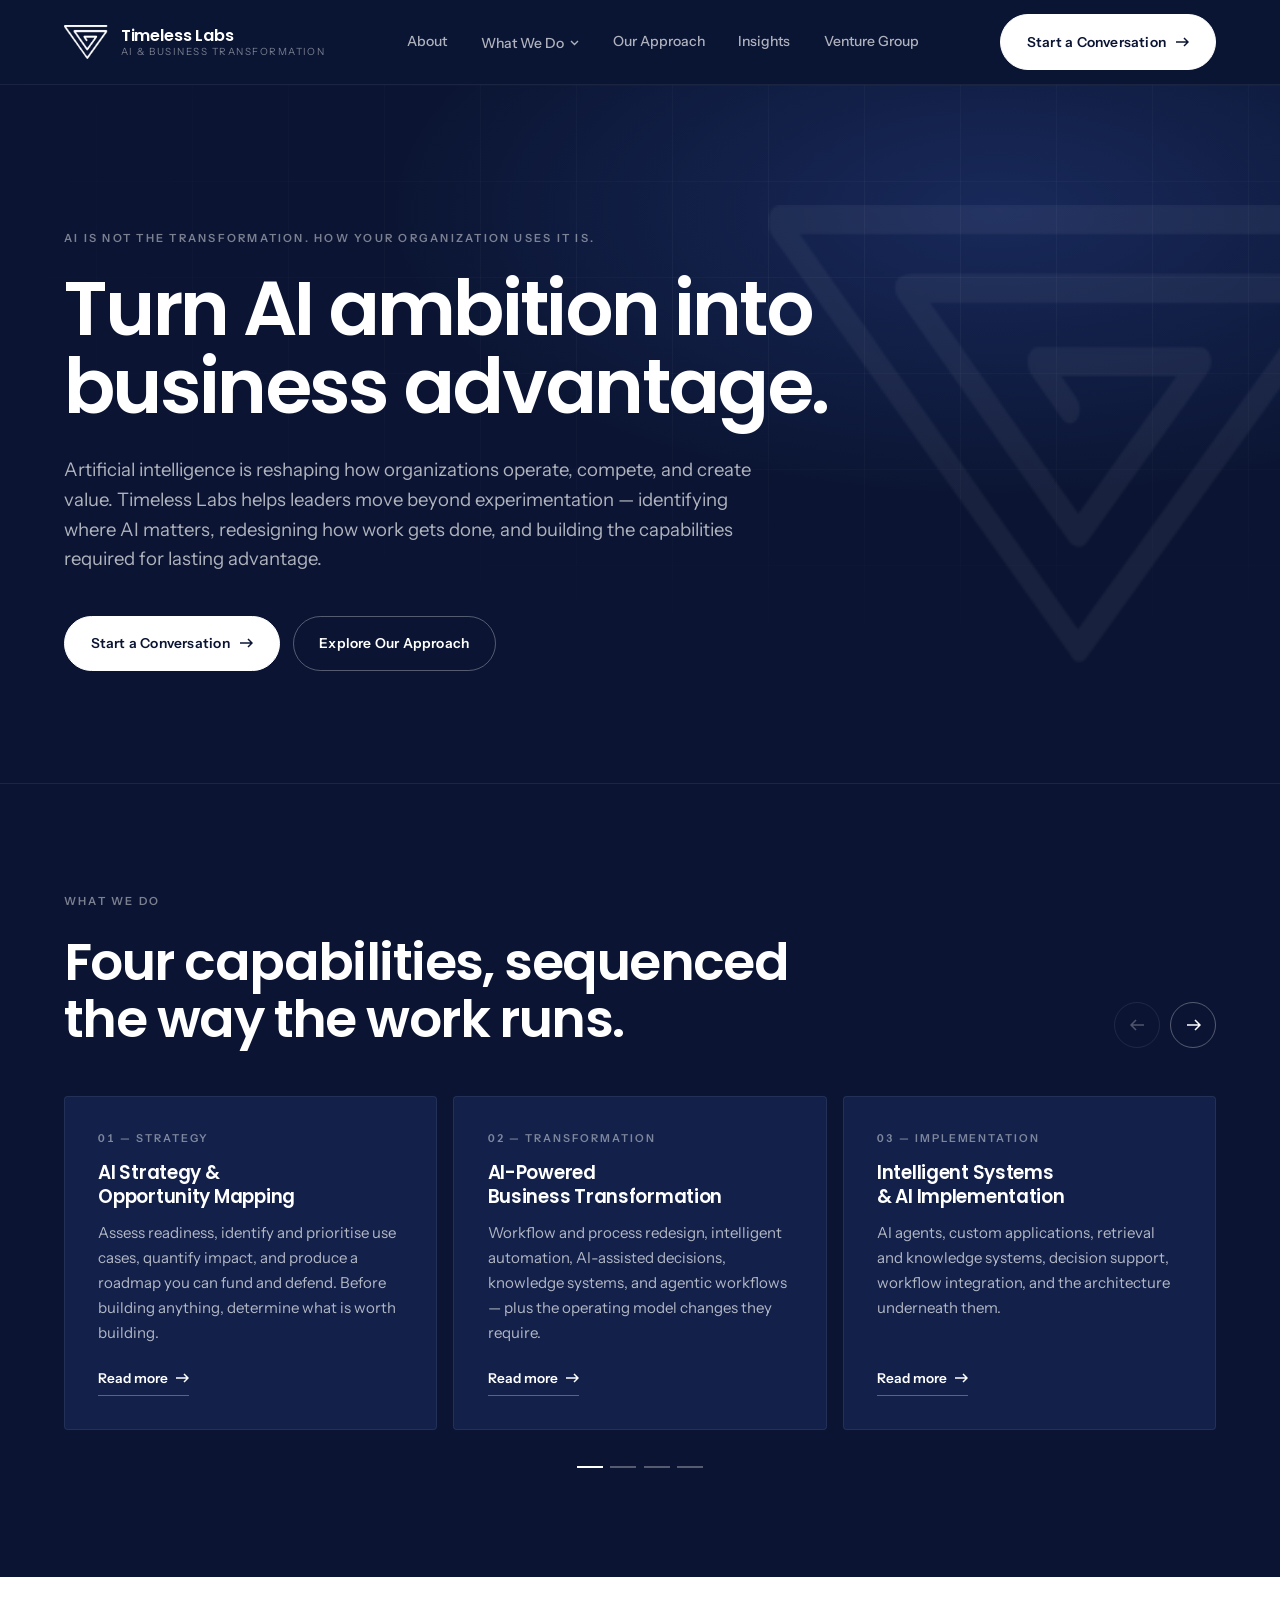
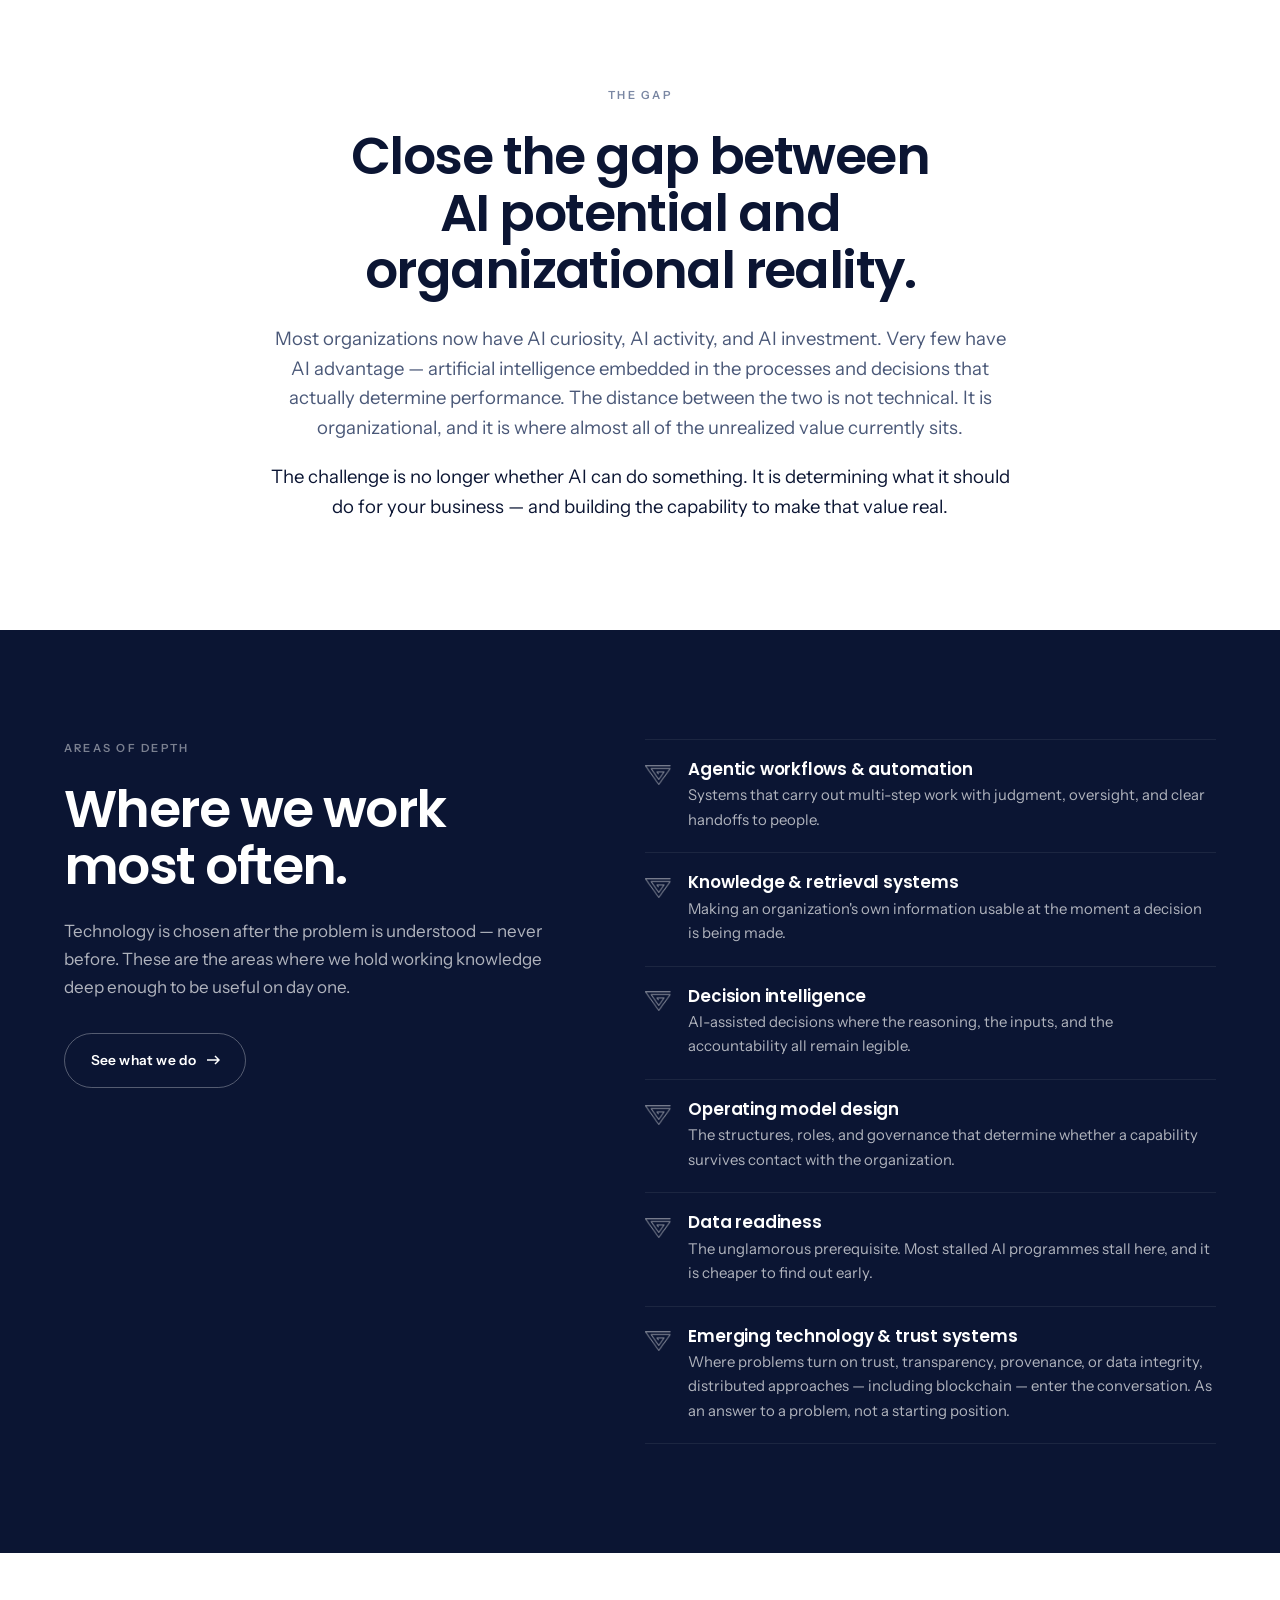
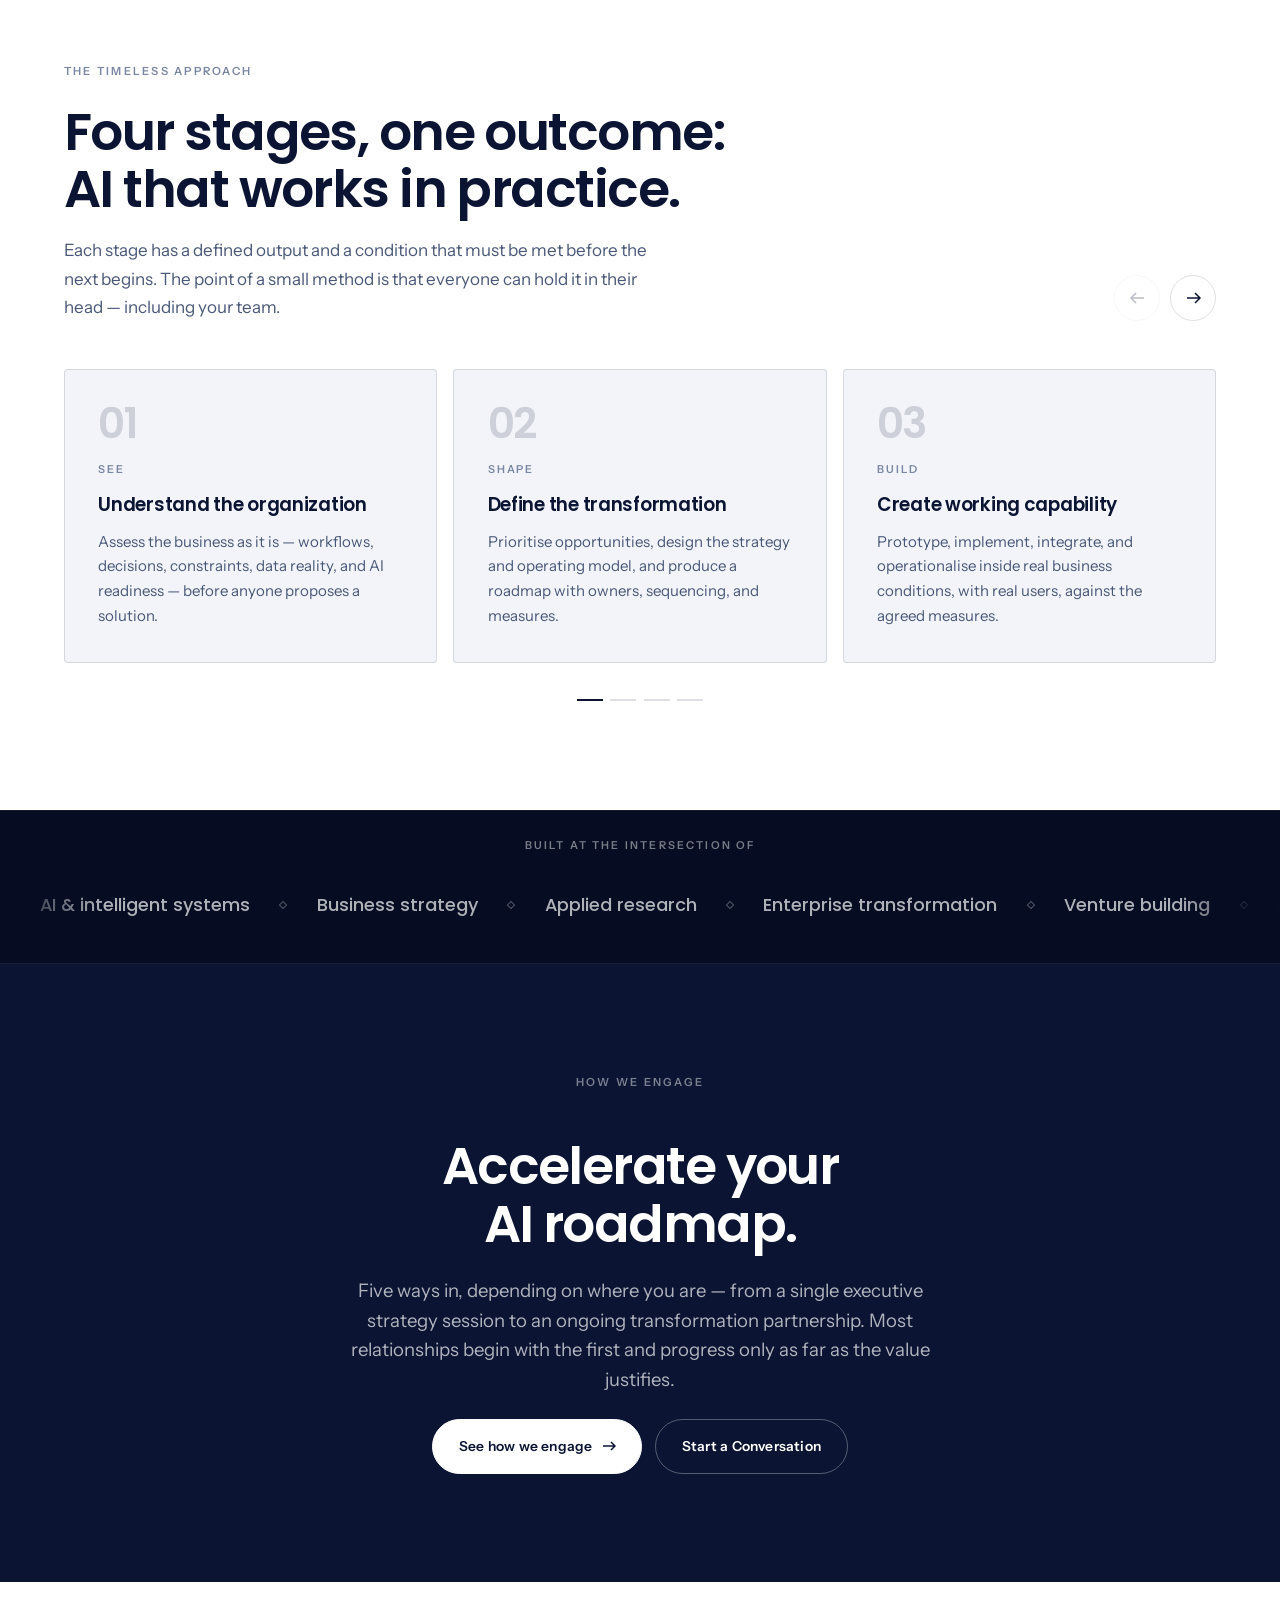
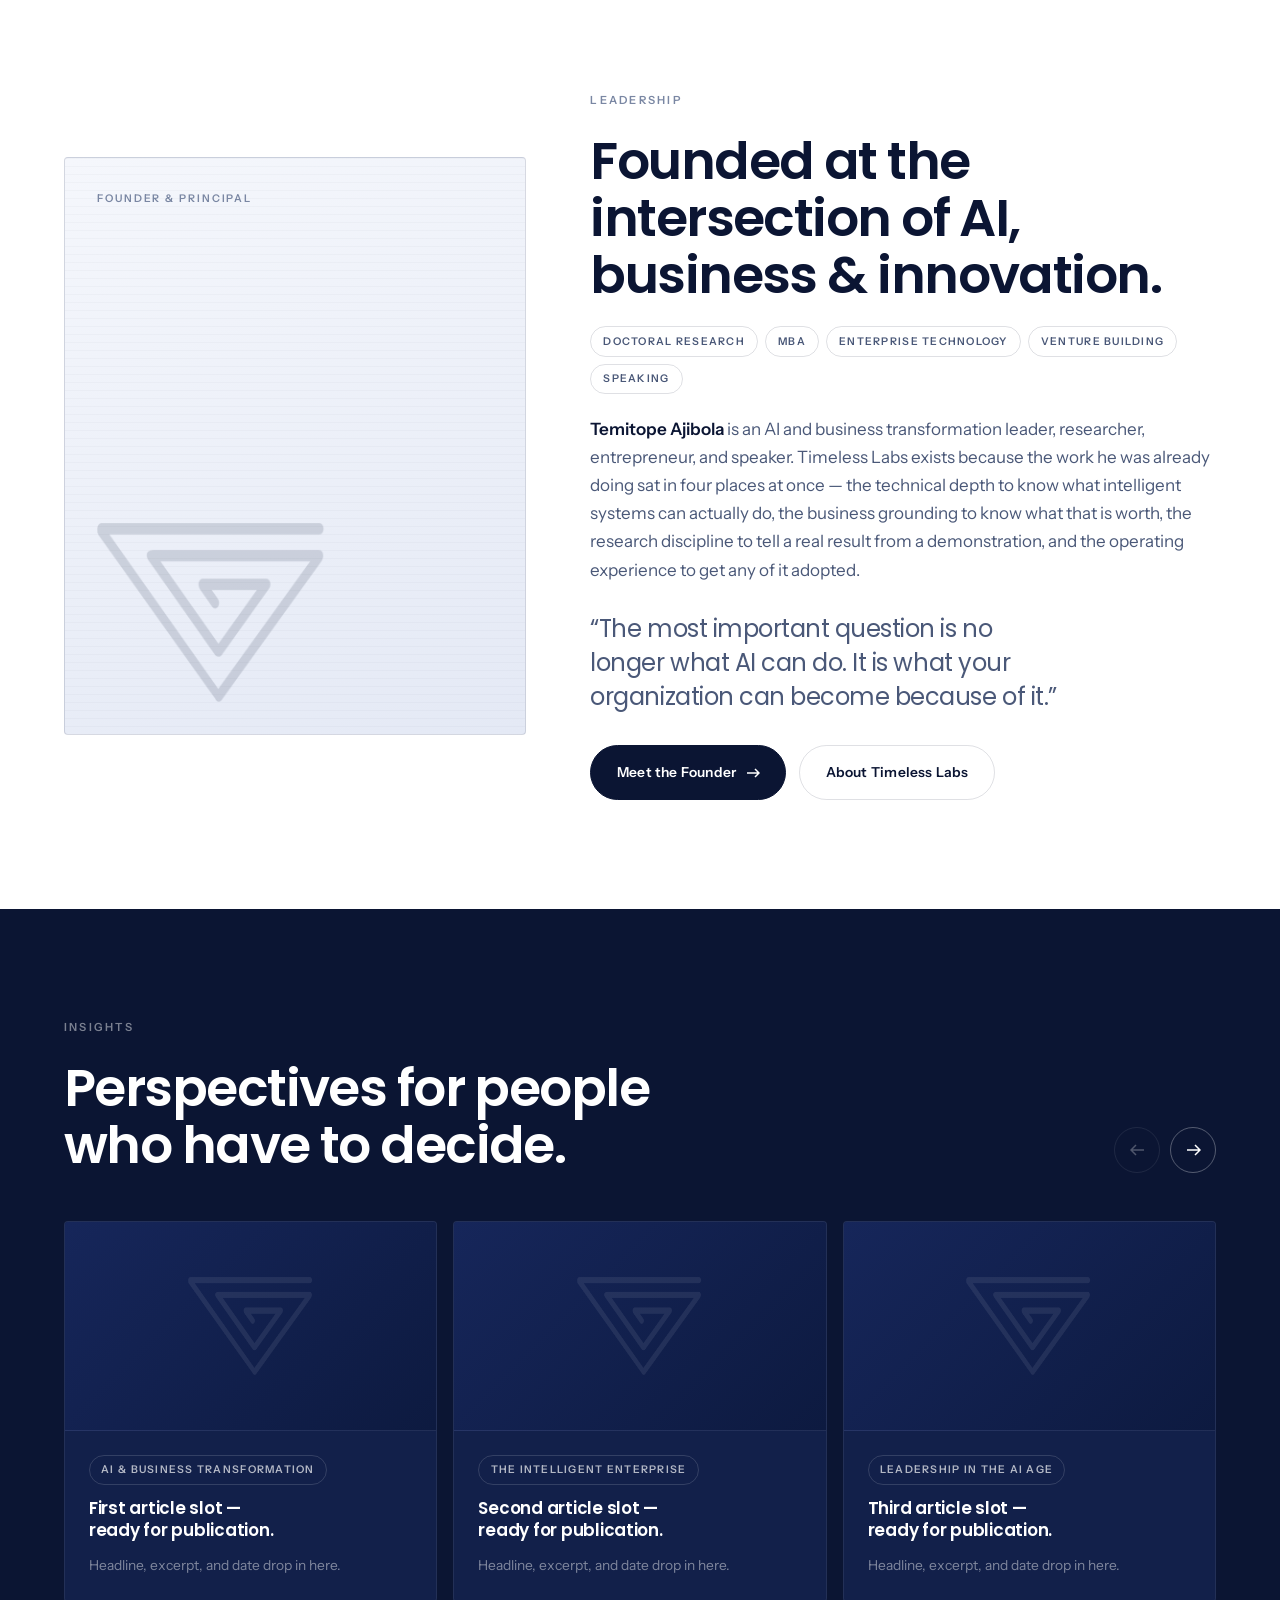
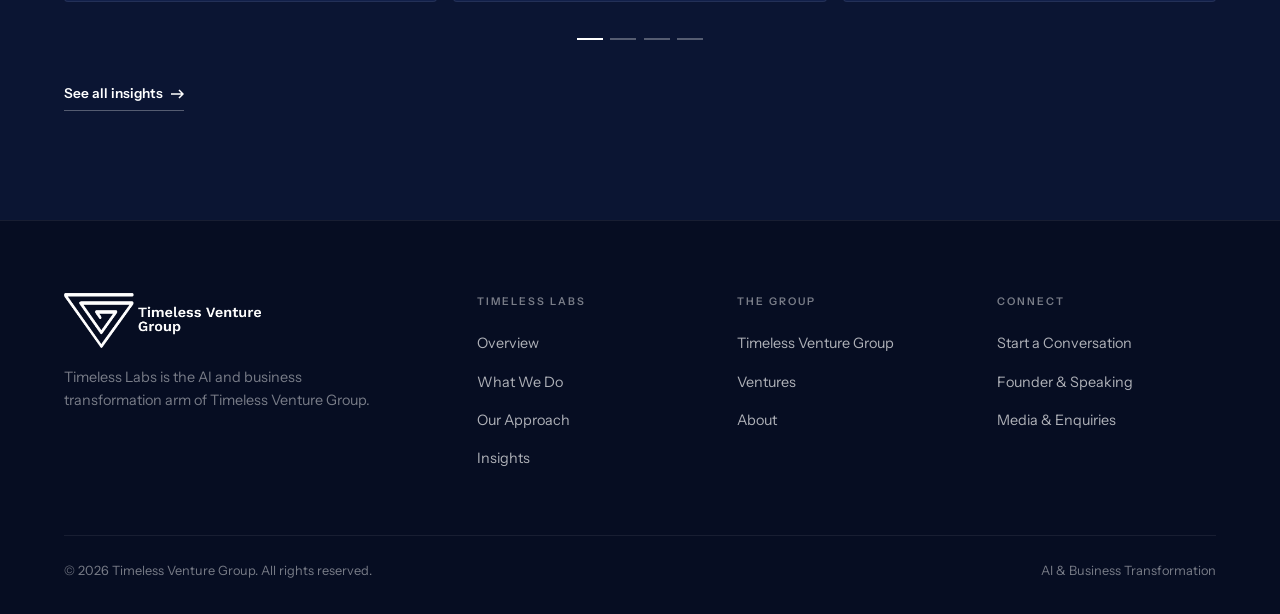
==== commit 145d0517: "update" ====
--- a/lab.html
+++ b/lab.html
@@ -557,6 +557,7 @@
       </span>
     </a>
     <nav class="header__nav" aria-label="Timeless Labs">
+      <a href="#/about" data-nav="about">About</a>
       <div class="header__segment" data-segment data-open="false">
         <button type="button" aria-expanded="false">What We Do
           <svg width="9" height="6" viewBox="0 0 9 6" aria-hidden="true"><path d="M1 1l3.5 3.5L8 1" stroke="currentColor" stroke-width="1.4" fill="none"/></svg>
@@ -570,7 +571,6 @@
       </div>
       <a href="#/approach" data-nav="approach">Our Approach</a>
       <a href="#/insights" data-nav="insights">Insights</a>
-      <a href="#/about" data-nav="about">About</a>
       <a href="index.html">Venture Group</a>
     </nav>
     <a class="button button--white header__button" href="#/contact">Start a Conversation
@@ -583,10 +583,10 @@
 <div class="menu" id="menu" data-open="false">
   <div class="container menu__nav">
       <a href="#/">Overview</a>
+      <a href="#/about">About</a>
       <a href="#/what-we-do">What We Do</a>
       <a href="#/approach">Our Approach</a>
       <a href="#/insights">Insights</a>
-      <a href="#/about">About</a>
       <a href="index.html">Venture Group</a>
       <a class="button button--white" href="#/contact">Start a Conversation</a>
   </div>
